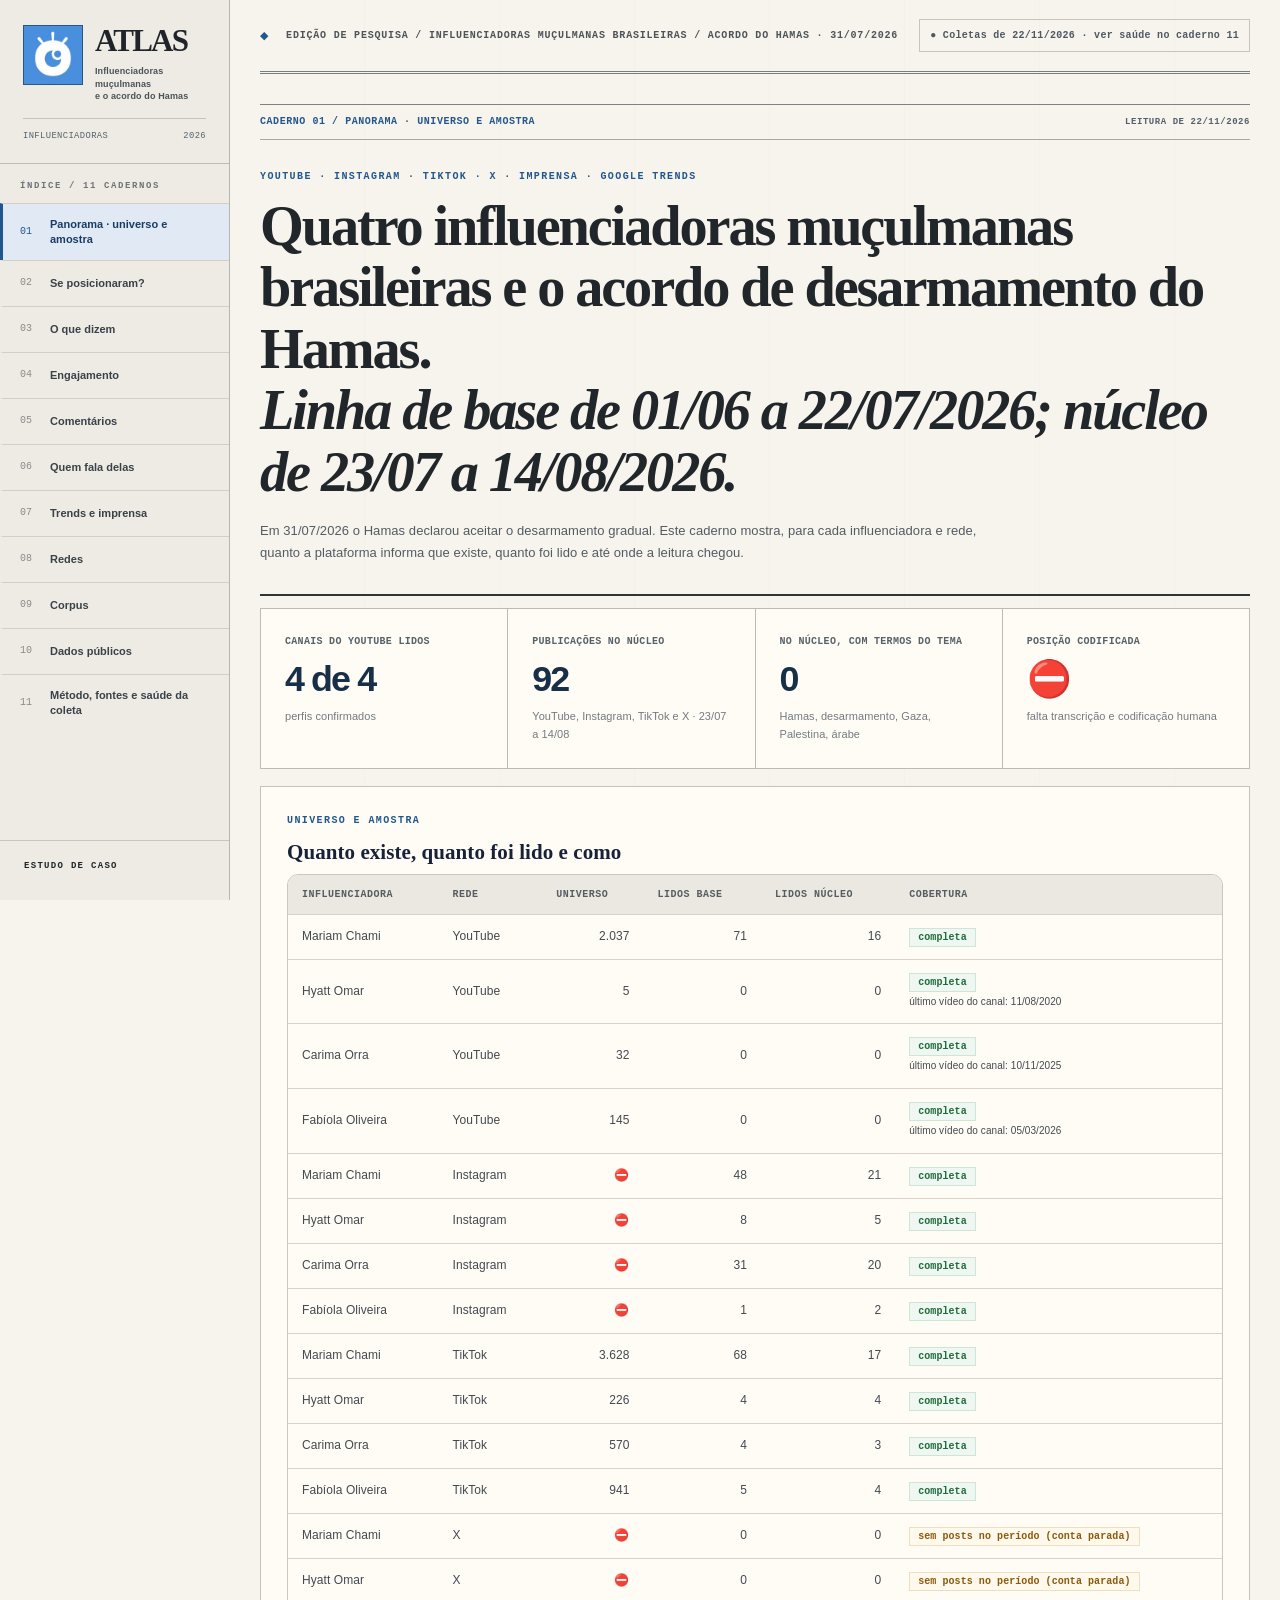
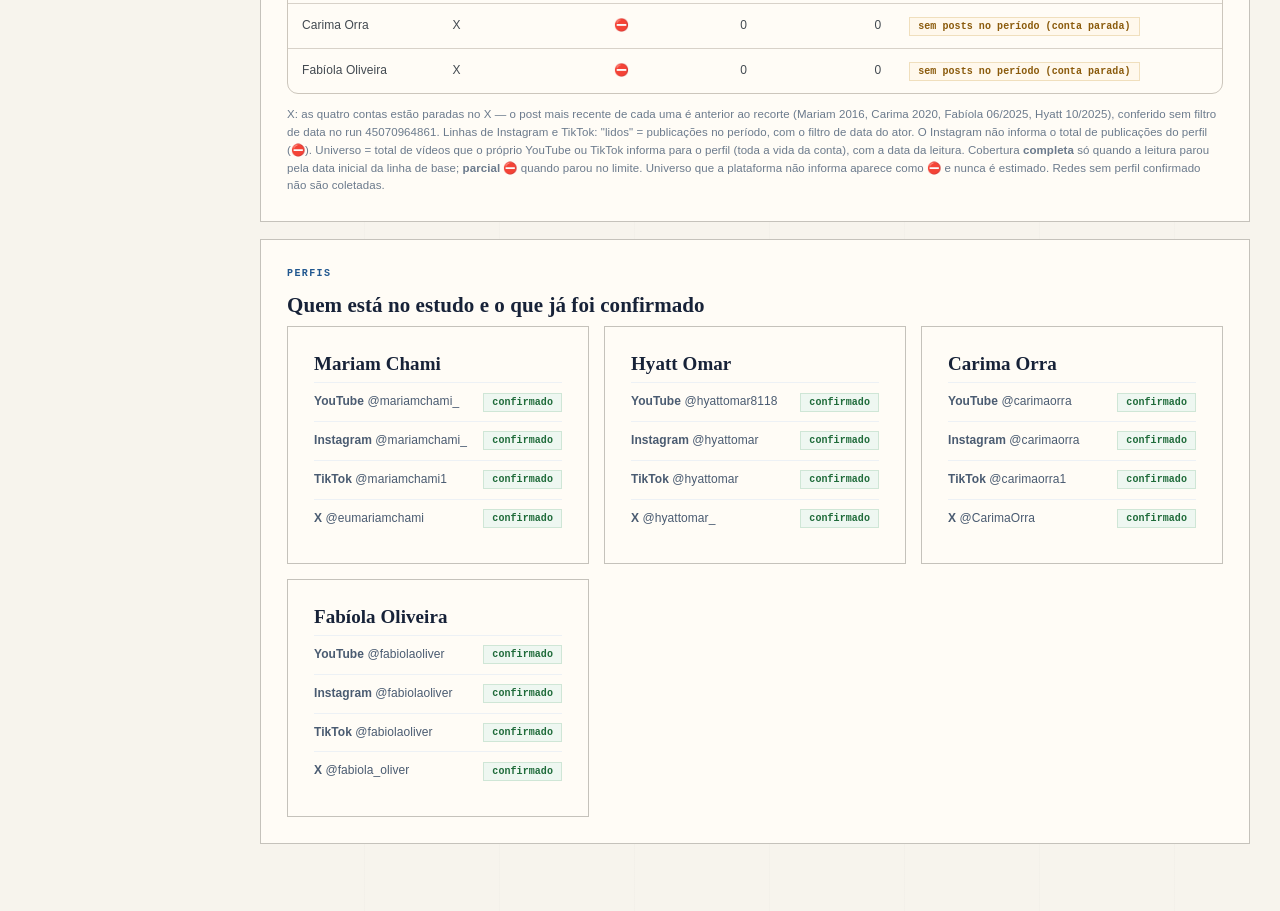
==== index.html @ 21be18e4 "OBMigra: detalhe do país em gráficos Co-Authored-By: Claude Opus 5.5 <noreply@anthropic.com> Claude-" ====
<!doctype html>
<html lang="pt-BR"><head><meta charset="utf-8"><meta name="viewport" content="width=device-width,initial-scale=1"><meta name="color-scheme" content="light">
<link rel="icon" href="./assets/favicon.ico" sizes="any"><link rel="icon" type="image/png" sizes="32x32" href="./assets/favicon-32.png"><link rel="apple-touch-icon" href="./assets/favicon-180.png">
<title>ODI Influenciadoras / Influenciadoras muçulmanas brasileiras e o acordo do Hamas</title>
<!-- Folha de estilo: assets/odi.css. -->
<link rel="stylesheet" href="./assets/odi.css">
<style>
/* Só o que esta página tem de próprio; cores e tipografia vêm de assets/odi.css. */
.inf-sit{display:inline-block;font:700 10px monospace;padding:3px 8px;border:1px solid #d5e3fa;background:#f2f7fd;color:#165ebd;white-space:nowrap}
.inf-sit.ok{background:#eef7f1;border-color:#cfe6d6;color:#1f6b3a}.inf-sit.pend{background:#fff8ec;border-color:#f0dfbd;color:#8a5a0b}.inf-sit.bloq{background:#fdf0ef;border-color:#f1cfcb;color:#9c2b20}
.inf-vazio{border:1px dashed #cedbe5;padding:22px;background:#fbfdff;color:#5b6b7c;font-size:13px;line-height:1.6}
.inf-abre{cursor:pointer}[data-ctx] .inf-no{cursor:pointer}[data-ctx] span.inf-no:hover,[data-ctx] text.inf-no:hover{text-decoration:underline}button.inf-no{background:none;border:0;border-bottom:1px dotted currentColor;padding:0;font:inherit;color:#165ebd;cursor:pointer}button.inf-abre{background:none;border:0;border-bottom:1px dotted currentColor;padding:0;font:inherit;color:#165ebd;cursor:pointer}
.inf-leitor{position:fixed;inset:0;background:rgba(23,34,56,.45);z-index:9999;display:flex;justify-content:center;align-items:flex-start;overflow:auto;padding:40px 12px}.inf-leitor[hidden]{display:none}.inf-leitor-caixa{background:#fffdf8;max-width:820px;width:100%;border-radius:10px;padding:22px 24px;position:relative;box-shadow:0 10px 40px rgba(0,0,0,.25)}.inf-fecha{position:absolute;top:12px;right:14px;background:none;border:1px solid #c9d2dc;border-radius:6px;padding:3px 9px;cursor:pointer;font-size:12px}.inf-coment{border-top:1px solid #e6e1d6;padding:9px 0}.inf-coment p{margin:4px 0 0;font-size:14px;line-height:1.5;color:#273447;white-space:pre-wrap}.inf-coment small{color:#6b7a8c}
.inf-mapa-grade{display:grid;grid-template-columns:minmax(0,1.25fr) minmax(0,1fr);gap:18px;align-items:start}@media(max-width:1100px){.inf-mapa-grade{grid-template-columns:1fr}}
.inf-regras{font-size:13px;line-height:1.55;margin:8px 0 0;padding-left:20px}.inf-regras li{margin:3px 0}
.inf-nota{font-size:11.5px;color:#6b7a8c;margin:12px 0 0;line-height:1.55}
.card+.card{margin-top:17px}h2.tk-h2{margin-top:0}
.inf-num{text-align:right;font-variant-numeric:tabular-nums;white-space:nowrap}
.inf-atores{display:grid;grid-template-columns:repeat(auto-fit,minmax(280px,1fr));gap:15px}.inf-atores .card{margin-top:0}
.inf-atores h3{margin:0 0 6px;font:700 19px/1.2 Georgia,'Times New Roman',serif;color:#172238}
.inf-perfil{border-top:1px solid #edf1f5;padding:9px 0;font-size:12px;color:#4a5b71;display:flex;justify-content:space-between;gap:10px;align-items:center}
.inf-chips{display:flex;gap:7px;flex-wrap:wrap;align-items:center;margin:0 0 12px;font-size:11.5px;color:#5e7180}
.inf-chip{border:1px solid #d9e3ec;background:#fff;padding:6px 11px;font-size:11.5px;color:#33465a;cursor:pointer}.inf-chip.on{background:#165ebd;border-color:#165ebd;color:#fff}
.inf-duas{display:grid;grid-template-columns:repeat(auto-fit,minmax(330px,1fr));gap:15px;margin-top:15px}.inf-duas .card{margin-top:0}
.inf-cloud{line-height:1.9;margin:8px 0}.inf-cloud span{margin-right:9px;color:var(--c);white-space:nowrap}
.inf-tags{display:flex;flex-wrap:wrap;gap:6px;margin-top:8px}.inf-tags span{font-size:11px;background:#f2f7fd;border:1px solid #d5e3fa;padding:2px 7px;color:#33465a}
.inf-item{display:block;border-top:1px solid #edf1f5;padding:9px 0;color:#273447;text-decoration:none}.inf-item p{margin:0 0 4px;font-size:12.5px;line-height:1.45}.inf-item small{color:#6b7a8c;font-size:11px}
.inf-tl{overflow-x:auto}
</style><style id="inf-graf-css">.inf-grafs{display:grid;grid-template-columns:repeat(auto-fit,minmax(300px,1fr));gap:14px 26px;margin-top:6px}.inf-graf-tit{font:700 13px Georgia,serif;color:#16263a;margin:0 0 7px}.inf-barra{display:grid;grid-template-columns:minmax(90px,42%) 1fr auto;align-items:center;gap:8px;font-size:12px;margin:3px 0}.inf-barra-rot{white-space:nowrap;overflow:hidden;text-overflow:ellipsis;color:#273447}.inf-barra-trilho{height:11px;background:#eef2f6;border-radius:2px;overflow:hidden}.inf-barra-trilho i{display:block;height:100%}.inf-barra b{font-size:12px;min-width:26px;text-align:right}.inf-colunas{display:flex;align-items:flex-end;gap:8px;height:130px;padding-top:4px;border-bottom:1px solid #d6dde5}.inf-coluna{flex:1;display:flex;flex-direction:column;align-items:center;justify-content:flex-end;height:100%;min-width:0}.inf-coluna span{width:70%;border-radius:2px 2px 0 0;min-height:2px}.inf-coluna b{font-size:11px;margin-bottom:2px}.inf-coluna small{font-size:10.5px;color:#5f6f80;margin-top:4px;white-space:nowrap;position:relative;top:18px;height:0}.inf-graf:has(.inf-colunas){padding-bottom:20px}.inf-pilha{display:flex;height:18px;border-radius:3px;overflow:hidden}.inf-pilha span{display:block;height:100%}.inf-pilha-leg{display:flex;flex-wrap:wrap;gap:4px 14px;font-size:12px;margin-top:6px;color:#273447}.inf-pilha-leg i{display:inline-block;width:10px;height:10px;border-radius:2px;margin-right:5px;vertical-align:-1px}</style>
</head>
<body><div class="layout"><aside class="side"><div class="mark" aria-label="Influenciadoras muçulmanas brasileiras e o acordo do Hamas"><div class="brand-head"><img class="odi-brand-img" alt="Logotipo" src="./assets/odi-marca.jpg"><div class="brand-name"><strong>ATLAS</strong><span>Influenciadoras muçulmanas<br>e o acordo do Hamas</span></div></div><div class="brand-footer"><span>INFLUENCIADORAS</span><span>2026</span></div></div><div class="navcaption">ÍNDICE / 11 CADERNOS</div><nav class="nav" id="nav">
<button class="navbutton active" data-tab="panorama"><span class="navicon">◫</span> Panorama · universo e amostra</button>
<button class="navbutton" data-tab="posicao"><span class="navicon">◉</span> Se posicionaram?</button>
<button class="navbutton" data-tab="dizem"><span class="navicon">≡</span> O que dizem</button>
<button class="navbutton" data-tab="engajamento"><span class="navicon">↗</span> Engajamento</button>
<button class="navbutton" data-tab="comentarios"><span class="navicon">❝</span> Comentários</button>
<button class="navbutton" data-tab="terceiros"><span class="navicon">▶</span> Quem fala delas</button>
<button class="navbutton" data-tab="trends"><span class="navicon">❏</span> Trends e imprensa</button>
<button class="navbutton" data-tab="redes"><span class="navicon">◈</span> Redes</button>
<button class="navbutton" data-tab="corpus"><span class="navicon">#</span> Corpus</button>
<button class="navbutton" data-tab="dados"><span class="navicon">▦</span> Dados públicos</button>
<button class="navbutton" data-tab="metodo"><span class="navicon">ⓘ</span> Método, fontes e saúde da coleta</button>
</nav><div class="sidefoot"><span>ESTUDO DE CASO</span></div></aside>
<main class="main"><header class="header"><span class="crumb">EDIÇÃO DE PESQUISA  /  INFLUENCIADORAS MUÇULMANAS BRASILEIRAS  /  ACORDO DO HAMAS · 31/07/2026</span><div class="actions"><span class="datechip" id="chipColeta">● Lendo a coleta…</span></div></header>

<section class="panel active" id="panorama" aria-label="Panorama">
  <div class="paper-ribbon"><span>CADERNO 01 / PANORAMA · UNIVERSO E AMOSTRA</span><span id="p1Data">—</span></div>
  <div class="intro"><div class="eyebrow">YouTube · Instagram · TikTok · X · imprensa · Google Trends</div>
    <h1>Quatro influenciadoras muçulmanas brasileiras e o acordo de desarmamento do Hamas.<br><em>Linha de base de 01/06 a 22/07/2026; núcleo de 23/07 a 14/08/2026.</em></h1>
    <p>Em 31/07/2026 o Hamas declarou aceitar o desarmamento gradual. Este caderno mostra, para cada influenciadora e rede, quanto a plataforma informa que existe, quanto foi lido e até onde a leitura chegou.</p></div>
  <div class="kpigrid" id="p1Kpis"></div>
  <div id="p1Destaques"></div>
  <div class="card" style="margin-top:17px"><div class="eyebrow">Universo e amostra</div><h2 class="tk-h2">Quanto existe, quanto foi lido e como</h2>
    <div class="tablewrap"><table class="datatable" id="p1Tabela"></table></div>
    <p class="inf-nota">X: as quatro contas estão paradas no X — o post mais recente de cada uma é anterior ao recorte (Mariam 2016, Carima 2020, Fabíola 06/2025, Hyatt 10/2025), conferido sem filtro de data no run 45070964861. Linhas de Instagram e TikTok: "lidos" = publicações no período, com o filtro de data do ator. O Instagram não informa o total de publicações do perfil (⛔). Universo = total de vídeos que o próprio YouTube ou TikTok informa para o perfil (toda a vida da conta), com a data da leitura. Cobertura <b>completa</b> só quando a leitura parou pela data inicial da linha de base; <b>parcial ⛔</b> quando parou no limite. Universo que a plataforma não informa aparece como ⛔ e nunca é estimado. Redes sem perfil confirmado não são coletadas.</p></div>
  <div class="card"><div class="eyebrow">Perfis</div><h2 class="tk-h2">Quem está no estudo e o que já foi confirmado</h2><div class="inf-atores" id="p1Atores"></div></div>
</section>

<section class="panel" id="posicao" aria-label="Se posicionaram?">
  <div class="paper-ribbon"><span>CADERNO 02 / SE POSICIONARAM?</span><span>—</span></div>
  <div class="intro"><div class="eyebrow">Posição codificada · por influenciadora</div><h1>Quem falou do acordo, quem falou de Gaza e quem ficou em silêncio.</h1>
    <p>Para cada uma: publicações sobre o acordo, sobre Gaza e silêncio, com data, rede e posição codificada pelo livro de códigos. Primeira reação em horas após o anúncio.</p></div>
  <div class="card" id="p2Corpo"></div>
</section>

<section class="panel" id="dizem" aria-label="O que dizem">
  <div class="paper-ribbon"><span>CADERNO 03 / O QUE DIZEM</span><span>—</span></div>
  <div class="intro"><div class="eyebrow">Conteúdo por tema · por rede · legenda e fala transcrita</div><h1>Do que falam, com que palavras e quando.</h1>
    <p>Cada publicação das quatro no recorte (01/06 a 14/08/2026) é classificada por um dicionário aberto de temas, com regras escritas, sem inteligência artificial. O dicionário está em <b>rascunho</b> (v0, ainda sem codificação humana). As regras:</p>
    <ol class="inf-regras">
      <li><b>Texto lido:</b> legenda (e título, no YouTube) mais a fala transcrita, quando houver.</li>
      <li><b>Normalização:</b> minúsculas, sem acento e sem links.</li>
      <li><b>Dicionário:</b> 11 temas, cada um com uma lista aberta de termos (em data/config/temas.json). Termo com * casa pelo começo da palavra (palestin* pega palestina, palestino, palestinos). Termos em escrita não latina (árabe, emoji) são buscados literalmente no texto original.</li>
      <li><b>Contagem:</b> uma publicação pode ter vários temas e conta uma vez em cada tema, por mais que repita o termo.</li>
      <li><b>Texto padrão fora:</b> trecho repetido em 10 ou mais publicações do mesmo perfil (rodapé, assinatura, chamada fixa) é descartado antes da classificação.</li>
      <li><b>Nuvem:</b> as 60 palavras presentes em mais publicações, desde que estejam em pelo menos 3. Conta publicações, não ocorrências. As palavras vazias do português falado ficam de fora. Hashtags são contadas à parte.</li>
      <li><b>Taxa de interação:</b> (curtidas + comentários + compartilhamentos) ÷ visualizações. Mede interação por visualização, não apoio.</li>
      <li><b>Limites:</b> regra não entende ironia nem contexto. A posição (a favor, contra, neutra) só aparece depois da codificação humana. Campo vazio significa que a plataforma não informou, não que seja zero. Datas em UTC.</li>
    </ol></div>
  <div class="inf-chips" id="dzRedes"></div>
  <div id="dzCorpo"></div>
  <div class="sectionlabel"><h2>Cada publicação do núcleo</h2><p>23/07 a 14/08 · todas as redes</p></div>
  <div class="card" id="p3Corpo"></div>
</section>

<section class="panel" id="engajamento" aria-label="Engajamento">
  <div class="paper-ribbon"><span>CADERNO 04 / ENGAJAMENTO</span><span>—</span></div>
  <div class="intro"><div class="eyebrow">Índice contra a linha de base</div><h1>O tema rendeu mais ou menos que o normal de cada uma?</h1>
    <p>Índice = interações da publicação ÷ mediana das interações da mesma influenciadora, na mesma rede, na linha de base. Acima de 1, rendeu mais que o habitual.</p></div>
  <div class="card" id="p4Corpo"></div>
</section>

<section class="panel" id="comentarios" aria-label="Comentários">
  <div class="paper-ribbon"><span>CADERNO 05 / COMENTÁRIOS</span><span>—</span></div>
  <div class="intro"><div class="eyebrow">Só agregados no público</div><h1>Quanto se comentou e em que tom.</h1>
    <p>Volume, contador da plataforma × comentários lidos, intolerância (islamofobia, antissemitismo), posição do comentarista, CHD e similitude. Texto e autor ficam só no repositório privado.</p></div>
  <div id="p5Destaque"></div>
  <div class="card" id="p5Corpo"></div>
  <div class="card" id="p5Emojis" style="margin-top:17px"></div>
  <div class="card" id="p5Publico" style="margin-top:17px"></div>
</section>

<section class="panel" id="terceiros" aria-label="Quem fala delas">
  <div class="paper-ribbon"><span>CADERNO 06 / QUEM FALA DELAS</span><span>—</span></div>
  <div class="intro"><div class="eyebrow">Menções de terceiros · só no núcleo</div><h1>Podcasts, cortes, reacts e imprensa que citam as influenciadoras.</h1>
    <p>Só de 23/07 a 14/08/2026. A busca do YouTube ordena por relevância e não informa o total: é amostra, não censo. Cada resultado passa por revisão de homônimos antes de contar como menção. Os vídeos ficam no repositório privado; aqui só as contagens.</p></div>
  <div class="card" id="p6Corpo"></div>
</section>

<section class="panel" id="trends" aria-label="Trends e imprensa">
  <div class="paper-ribbon"><span>CADERNO 07 / TRENDS E IMPRENSA</span><span>—</span></div>
  <div class="intro"><div class="eyebrow">Google Trends · Google Notícias</div><h1>O tamanho do assunto fora das redes delas.</h1>
    <p>Interesse de busca no Brasil e por estado; matérias de 30/07 a 07/08 e os termos que definiram as palavras-chave.</p></div>
  <div class="card" id="p7Corpo"></div>
  <div class="card" id="p7Checagens"></div>
  <div class="card" id="p7Imprensa"></div>
</section>

<section class="panel" id="redes" aria-label="Redes">
  <div class="paper-ribbon"><span>CADERNO 08 / REDES</span><span>—</span></div>
  <div class="intro"><div class="eyebrow">Gephi · ForceAtlas 2 e OpenOrd</div><h1>Quem se conecta a quem.</h1>
    <p>Comunidades por Modularity (Louvain, resolução 1,0, semente 42), polarização pelo índice E-I de Krackhardt e Stern. Download em GEXF, GraphML e NodeXL.</p></div>
  <div class="card" id="p8Circ"></div>
  <div class="card" id="p8Corpo"></div>
  <div class="card" id="p8Coment"></div>
</section>

<section class="panel" id="corpus" aria-label="Corpus">
  <div class="paper-ribbon"><span>CADERNO 09 / CORPUS</span><span>—</span></div>
  <div class="intro"><div class="eyebrow">IRaMuTeQ</div><h1>Classes de discurso e palavras que andam juntas.</h1>
    <p>CHD (método de Reinert) e análise de similitude sobre o corpus público, no formato **** do IRaMuTeQ, com variáveis de influenciadora, rede, janela e posição.</p></div>
  <div class="card" id="p9Corpo"></div>
</section>

<section class="panel" id="dados" aria-label="Dados públicos">
  <div class="paper-ribbon"><span>CADERNO 10 / DADOS PÚBLICOS</span><span>—</span></div>
  <div class="intro"><div class="eyebrow">Bases oficiais abertas · contexto</div><h1>O que as bases públicas dizem sobre muçulmanos e intolerância religiosa no Brasil.</h1>
    <p>Censo do IBGE, registros de imigração e indicadores da SaferNet. São dados de contexto: não medem as influenciadoras, mas dizem de que comunidade e de que clima elas falam. Cada base aparece com a fonte, a data da coleta e o que ela não permite afirmar.</p></div>
  <div class="card" id="p10Corpo"></div>
</section>

<section class="panel" id="metodo" aria-label="Método">
  <div class="paper-ribbon"><span>CADERNO 11 / MÉTODO, FONTES E SAÚDE DA COLETA</span><span>—</span></div>
  <div class="intro"><div class="eyebrow">Como foi feito</div><h1>Pergunta, recorte, desenho, coleta, análises e limites.</h1><p>Método e metodologia a partir do plano aprovado em 22/11/2026. Cada desvio da execução está registrado no CHANGELOG do repositório.</p></div>
  <div id="p10Metodo"></div>
  <div class="card"><div class="eyebrow">Saúde da coleta</div><h2 class="tk-h2">Última execução por fonte</h2><div class="tablewrap"><table class="datatable" id="p10Saude"></table></div></div>
</section>
</main></div>

<script>
const $ = id => document.getElementById(id);
const n = v => (v === "" || v == null) ? "—" : Number(v).toLocaleString("pt-BR");
const esc = s => String(s ?? "").replace(/[&<>"]/g, c => ({"&":"&amp;","<":"&lt;",">":"&gt;",'"':"&quot;"}[c]));
const json = async p => { try { const r = await fetch(p, {cache: "no-store"}); return r.ok ? await r.json() : null; } catch (e) { return null; } };
const texto = async p => { try { const r = await fetch(p, {cache: "no-store"}); return r.ok ? await r.text() : null; } catch (e) { return null; } };
const dataBR = iso => iso ? new Date(iso).toLocaleDateString("pt-BR", {timeZone: "UTC"}) : "—";
const vazio = m => `<div class="inf-vazio">${m}</div>`;

document.querySelectorAll(".navbutton").forEach(b => b.addEventListener("click", () => {
  document.querySelectorAll(".navbutton").forEach(x => x.classList.toggle("active", x === b));
  document.querySelectorAll(".panel").forEach(p => p.classList.toggle("active", p.id === b.dataset.tab));
  window.scrollTo(0, 0);
  history.replaceState(null, "", "#" + b.dataset.tab);
}));
{ const b = location.hash && document.querySelector(`.navbutton[data-tab="${location.hash.slice(1)}"]`); if (b) b.click(); }

function lerCSV(t) {
  const linhas = []; let campo = "", linha = [], aspas = false;
  for (let i = 0; i < t.length; i++) {
    const c = t[i];
    if (aspas) { if (c === '"' && t[i + 1] === '"') { campo += '"'; i++; } else if (c === '"') aspas = false; else campo += c; }
    else if (c === '"') aspas = true;
    else if (c === ",") { linha.push(campo); campo = ""; }
    else if (c === "\n") { linha.push(campo.replace(/\r$/, "")); linhas.push(linha); linha = []; campo = ""; }
    else campo += c;
  }
  if (campo || linha.length) { linha.push(campo); linhas.push(linha); }
  const cab = linhas.shift() || [];
  return linhas.filter(l => l.length === cab.length).map(l => Object.fromEntries(cab.map((k, i) => [k, l[i]])));
}

const TEMA = {acordo_hamas: "Acordo / Hamas / desarmamento", gaza_palestina: "Gaza e Palestina", israel_guerra: "Israel e guerra",
  islamofobia_preconceito: "Islamofobia e preconceito", religiao_isla: "Religião e islã", cultura_arabe: "Cultura árabe", moda_beleza: "Moda e beleza",
  familia_maternidade: "Família e maternidade", culinaria: "Culinária", publicidade: "Publicidade", viagem: "Viagem", sem_tema: "Sem tema"};
const COR = ["#165ebd", "#b0478f", "#1f6b3a", "#b4472b"], REDES = {youtube: "YouTube", instagram: "Instagram", tiktok: "TikTok", x: "X"};
const DZ = {rede: "instagram", tema: "", cache: {}};
const pct = (a, b) => b ? Math.round(100 * a / b) + "%" : "—";
async function dizem(rede) {
  if (rede) { DZ.rede = rede; DZ.tema = ""; }
  $("dzRedes").innerHTML = "<span>Rede:</span>" + Object.keys(REDES).map(r => `<button class="inf-chip ${r === DZ.rede ? "on" : ""}" data-r="${r}">${REDES[r]}</button>`).join("");
  $("dzRedes").querySelectorAll("button").forEach(b => b.onclick = () => dizem(b.dataset.r));
  if (DZ.cache[DZ.rede] === undefined) DZ.cache[DZ.rede] = await json(`data/${DZ.rede}/conteudo.json`);
  if (DZ.em === undefined) DZ.em = await json("data/emojis.json");
  const D = DZ.cache[DZ.rede], c = $("dzCorpo");
  if (!D || !Object.keys(D.atores || {}).length) { c.innerHTML = vazio(`⛔ Sem conteúdo classificado para ${REDES[DZ.rede]}.`); return; }
  const ids = Object.keys(D.atores), cor = Object.fromEntries(ids.map((a, i) => [a, COR[i % COR.length]]));
  const passa = p => !DZ.tema || p.temas.includes(DZ.tema);
  const tot = k => ids.reduce((s_, a) => s_ + (D.atores[a].por_tema[k] || 0), 0);
  const numA = (a, k) => { const o = D.atores[a]; return o.com_o_numero[k] ? `${n(o.totais[k])}<br><small>informado em ${n(o.com_o_numero[k])} de ${n(o.total_publicacoes)}</small>` : "⛔ não informado"; };
  const t0 = Date.parse(D.desde + "T00:00:00Z"), fim = Date.parse(D.ate + "T23:59:59Z"), SEM = 7 * 864e5, ESQ = 150;
  const xEv = D.evento ? Date.parse(D.evento.data + "T12:00:00Z") : null, xNuc = Date.parse("2026-07-23T00:00:00Z");
  // semana a semana
  const grade = {}; let ult = Math.floor((fim - t0) / SEM);
  ids.forEach(a => { grade[a] = {}; D.atores[a].publicacoes.filter(passa).forEach(p => { const w = Math.floor((Date.parse(p.publicado_em) - t0) / SEM); if (w >= 0 && w <= ult) grade[a][w] = (grade[a][w] || 0) + 1; }); });
  const maxN = Math.max(1, ...ids.flatMap(a => Object.values(grade[a])));
  const PX = 34, ALT = 42, W = ESQ + (ult + 1) * PX + 20, H = 30 + ids.length * ALT + 24;
  let svg = `<svg viewBox="0 0 ${W} ${H}" width="${W}" height="${H}" style="font:11px sans-serif">`;
  const xw = w => ESQ + w * PX + PX / 2, xt = t => ESQ + (t - t0) / SEM * PX;
  svg += `<rect x="${xt(xNuc)}" y="18" width="${xt(fim) - xt(xNuc)}" height="${H - 40}" fill="#f2f7fd"/><text x="${xt(xNuc) + 4}" y="14" fill="#5e7180">núcleo</text>`;
  for (let w = 0; w <= ult; w++) svg += `<text x="${xw(w)}" y="${H - 6}" text-anchor="middle" font-size="9" fill="#7d8997">${new Date(t0 + w * SEM).toISOString().slice(8, 10)}/${new Date(t0 + w * SEM).toISOString().slice(5, 7)}</text>`;
  if (xEv) svg += `<line x1="${xt(xEv)}" x2="${xt(xEv)}" y1="18" y2="${H - 22}" stroke="#9c2b20" stroke-dasharray="4 3"/><text x="${xt(xEv) + 4}" y="28" fill="#9c2b20" font-size="10">31/07</text>`;
  ids.forEach((a, i) => { const y = 30 + i * ALT + ALT / 2; svg += `<text x="0" y="${y + 4}" font-size="12" fill="#172238">${esc(D.atores[a].nome)}</text><line x1="${ESQ}" x2="${W - 10}" y1="${y}" y2="${y}" stroke="#eef1f3"/>`;
    Object.entries(grade[a]).forEach(([w, q]) => svg += `<circle cx="${xw(+w)}" cy="${y}" r="${(2 + 13 * Math.sqrt(q / maxN)).toFixed(1)}" fill="${cor[a]}" fill-opacity=".72"><title>${esc(D.atores[a].nome)} · semana de ${dataBR(new Date(t0 + w * SEM).toISOString())}: ${n(q)} publicações</title></circle>`); });
  svg += "</svg>";
  // cada publicação pela audiência
  const aud = p => p.visualizacoes ?? p.curtidas ?? 0, LARG = 880, ALT2 = 72, W2 = ESQ + LARG + 20, H2 = 30 + ids.length * ALT2 + 24;
  const maxA = Math.max(1, ...ids.flatMap(a => D.atores[a].publicacoes.filter(passa).map(aud)));
  const hx = s_ => { let h = 0; for (const ch of String(s_)) h = (h * 31 + ch.charCodeAt(0)) % 997; return h / 997; };
  const xp = t => ESQ + (t - t0) / (fim - t0) * LARG;
  let svg2 = `<svg viewBox="0 0 ${W2} ${H2}" width="${W2}" height="${H2}" style="font:11px sans-serif"><rect x="${xp(xNuc)}" y="18" width="${xp(fim) - xp(xNuc)}" height="${H2 - 40}" fill="#f2f7fd"/><text x="${xp(xNuc) + 4}" y="14" fill="#5e7180">núcleo</text>`;
  ["2026-06-01", "2026-07-01", "2026-08-01"].forEach(d => svg2 += `<line x1="${xp(Date.parse(d))}" x2="${xp(Date.parse(d))}" y1="18" y2="${H2 - 22}" stroke="#e3e6e8"/><text x="${xp(Date.parse(d)) + 3}" y="${H2 - 6}" font-size="9" fill="#7d8997">${dataBR(d + "T12:00:00Z").slice(0, 5)}</text>`);
  if (xEv) svg2 += `<line x1="${xp(xEv)}" x2="${xp(xEv)}" y1="18" y2="${H2 - 22}" stroke="#9c2b20" stroke-dasharray="4 3"/><text x="${xp(xEv) + 4}" y="28" fill="#9c2b20" font-size="10">31/07 · anúncio</text>`;
  ids.forEach((a, i) => { const y0 = 30 + i * ALT2 + ALT2 / 2; svg2 += `<text x="0" y="${y0 + 4}" font-size="12" fill="#172238">${esc(D.atores[a].nome)}</text>`;
    [...D.atores[a].publicacoes].filter(passa).sort((p, q) => aud(q) - aud(p)).forEach(p => { const x = xp(Date.parse(p.publicado_em)), y = y0 + (hx(p.post_id) - .5) * (ALT2 - 22);
      svg2 += `<a href="${esc(p.url)}" target="_blank" rel="noopener"><circle cx="${x.toFixed(1)}" cy="${y.toFixed(1)}" r="${(1.6 + 14 * Math.sqrt(aud(p) / maxA)).toFixed(1)}" fill="${cor[a]}" fill-opacity=".4" stroke="${cor[a]}" stroke-width=".6"><title>${dataBR(p.publicado_em)} · ${n(aud(p))} ${p.visualizacoes != null ? "visualizações" : "curtidas"} · ${esc((p.texto || "").slice(0, 110))}</title></circle></a>`; }); });
  svg2 += "</svg>";
  const temas = D.temas.filter(t => tot(t) > 0).sort((x, y) => (x === "sem_tema") - (y === "sem_tema") || tot(y) - tot(x));
  const nuvem = a => { const l = D.atores[a].nuvem.slice(0, 45), mx = l.length ? l[0][1] : 1; return `<div class="inf-cloud" style="--c:${cor[a]}">${l.map(([t, q]) => `<span class="inf-no" data-no="w|${a}|${esc(t)}" style="font-size:${(11 + 15 * Math.sqrt(q / mx)).toFixed(1)}px" title="${n(q)} publicações · clique para ler">${esc(t)}</span>`).join(" ") || '<span class="inf-nota">sem termos acima do mínimo (3 publicações)</span>'}</div>`; };
  const EMJ = DZ.em, emojisDe = a => { if (!EMJ) return []; return EMJ.emojis.map(e => ({e, ps: e.refs.filter(r => r[0] === "p" && EMJ.publicacoes[r[1]].a === a && EMJ.publicacoes[r[1]].r === DZ.rede).map(r => EMJ.publicacoes[r[1]])}))
    .filter(x => x.ps.length).sort((x, y) => y.ps.length - x.ps.length); };
  const emos = a => { const l = emojisDe(a).slice(0, 30); if (!EMJ) return ""; const mx = l.length ? l[0].ps.length : 1;
    return `<div class="eyebrow" style="margin-top:10px">Emojis das publicações</div><div style="line-height:1.15">${l.map(x => `<button type="button" class="inf-no" data-no="e|${a}|${esc(x.e.chave)}" title="${esc(x.e.nome || "")} · ${n(x.ps.length)} publicações · clique para ler" style="font-size:${(15 + 17 * Math.sqrt(x.ps.length / mx)).toFixed(0)}px;background:none;border:0;padding:1px 2px;cursor:pointer;font-family:'Apple Color Emoji','Segoe UI Emoji','Noto Color Emoji',sans-serif">${x.e.e}</button>`).join("") || '<span class="inf-nota">nenhum emoji nas publicações desta rede</span>'}</div>`; };
  const tags = a => `<div class="inf-tags">${D.atores[a].hashtags.slice(0, 18).map(([t, q]) => `<span class="inf-no" data-no="h|${a}|${esc(t)}" title="clique para ler">#${esc(t)} · ${n(q)}</span>`).join("") || "<span>sem hashtags repetidas</span>"}</div>`;
  const lista = a => { const ps = D.atores[a].publicacoes.filter(passa), top = [...ps].sort((x, y) => aud(y) - aud(x)).slice(0, 5);
    return `<div class="card"><div class="eyebrow" style="color:${cor[a]}">${esc(D.atores[a].nome)} · ${n(ps.length)} publicações no filtro</div>${top.map(p => `<a class="inf-item" href="${esc(p.url)}" target="_blank" rel="noopener"><p>${esc((p.texto || "(sem legenda)").slice(0, 240))}${(p.texto || "").length > 240 ? "…" : ""}</p><small>${dataBR(p.publicado_em)} · ${p.janela === "nucleo" ? "núcleo" : "linha de base"} · ${p.visualizacoes != null ? n(p.visualizacoes) + " visualizações · " : ""}${p.curtidas != null ? n(p.curtidas) + " curtidas · " : ""}${p.temas.map(t => TEMA[t] || t).join(", ")}${p.tem_fala ? " · fala transcrita" : ""}</small></a>`).join("") || '<p class="inf-nota">nenhuma no filtro</p>'}</div>`; };
  const cd = D.cobertura_do_dicionario || {};
  c.innerHTML = `<div class="card"><div class="eyebrow">${REDES[DZ.rede]} · 01/06 a 14/08/2026</div><h2 class="tk-h2">Números do recorte</h2>
      <div class="tablewrap"><table class="datatable"><thead><tr><th>Influenciadora</th><th>Publicações</th><th>Com fala transcrita</th><th>Visualizações</th><th>Curtidas</th><th>Comentários</th><th>Interação mediana</th><th>Base · núcleo</th></tr></thead><tbody>${ids.map(a => { const o = D.atores[a];
        return `<tr><td><b style="color:${cor[a]}">${esc(o.nome)}</b></td><td>${n(o.total_publicacoes)}</td><td>${n(o.com_fala)}</td><td>${numA(a, "visualizacoes")}</td><td>${numA(a, "curtidas")}</td><td>${numA(a, "comentarios")}</td><td>${o.taxa_interacao_mediana != null ? (100 * o.taxa_interacao_mediana).toLocaleString("pt-BR", {maximumFractionDigits: 2}) + "%" : "—"}</td><td>${n(o.por_fase.base.publicacoes)} · ${n(o.por_fase.nucleo.publicacoes)}</td></tr>`; }).join("")}</tbody></table></div>
      <p class="inf-nota">"⛔ não informado" quer dizer que a plataforma não entregou o número, não que seja zero. Interação mediana: (curtidas + comentários + compartilhamentos) ÷ visualizações, só nas publicações com visualizações. ${DZ.rede === "youtube" ? "No YouTube o acervo ainda não guarda título nem descrição: os temas vêm só da fala transcrita (vídeos do núcleo)." : ""}</p></div>
    <div class="card"><div class="eyebrow">Filtro</div><h2 class="tk-h2">Tema</h2>
      <div class="inf-chips" id="dzChips"><button class="inf-chip ${!DZ.tema ? "on" : ""}" data-t="">Todos os temas</button>${temas.map(t => `<button class="inf-chip ${DZ.tema === t ? "on" : ""}" data-t="${t}">${esc(TEMA[t] || t)} · ${n(tot(t))}</button>`).join("")}</div>
      <p class="inf-nota">${DZ.tema ? `Filtro ativo: <b>${esc(TEMA[DZ.tema] || DZ.tema)}</b>. A tabela de temas mostra só esse tema, as linhas do tempo e as listas só as publicações dele, e abaixo aparecem todas as publicações com esse tema. As nuvens continuam sendo do conjunto inteiro.` : "Escolha um tema para filtrar tabela, linhas do tempo e listas."}</p></div>
    ${DZ.tema ? `<div class="card"><div class="eyebrow">Todas as publicações com o tema · ${esc(TEMA[DZ.tema] || DZ.tema)}</div><div class="tablewrap"><table class="datatable"><thead><tr><th>Data</th><th>Influenciadora</th><th>Janela</th><th>Legenda</th><th class="inf-num">Audiência</th><th></th></tr></thead><tbody>${ids.flatMap(a => D.atores[a].publicacoes.filter(passa).map(p => ({...p, a}))).sort((x, y) => x.publicado_em.localeCompare(y.publicado_em)).map(p => `<tr><td>${dataBR(p.publicado_em)}</td><td>${esc(D.atores[p.a].nome)}</td><td>${p.janela === "nucleo" ? "núcleo" : "base"}</td><td style="max-width:440px">${esc((p.texto || "(sem legenda; tema achado na fala)").slice(0, 220))}</td><td class="inf-num">${n(aud(p))}</td><td><a href="${esc(p.url)}" target="_blank" rel="noopener">abrir</a></td></tr>`).join("") || '<tr><td colspan="6">nenhuma</td></tr>'}</tbody></table></div></div>` : ""}
    <div class="card"><div class="eyebrow">Linha do tempo · semana a semana</div><h2 class="tk-h2">Quando cada uma publica${DZ.tema ? " sobre " + esc((TEMA[DZ.tema] || DZ.tema).toLowerCase()) : ""}</h2><div class="inf-tl">${svg}</div>
      <p class="inf-nota">Cada bolha é uma semana; a área cresce com o número de publicações (maior semana: ${n(maxN)}). Faixa azul: núcleo; linha vermelha: 31/07, anúncio do Hamas.</p></div>
    <div class="card"><div class="eyebrow">Linha do tempo · cada publicação</div><h2 class="tk-h2">As publicações no tempo, pelo tamanho da audiência</h2><div class="inf-tl">${svg2}</div>
      <p class="inf-nota">Cada bolha é uma publicação; a área cresce com as visualizações (ou curtidas, quando não há visualizações). A maior tem ${n(maxA)}. O clique abre a publicação; a posição vertical só evita sobreposição.</p></div>
    <div class="card"><div class="eyebrow">Temas</div><h2 class="tk-h2">Publicações por tema e por influenciadora</h2><div class="tablewrap"><table class="datatable"><thead><tr><th>Tema</th>${ids.map(a => `<th style="color:${cor[a]}">${esc(D.atores[a].nome)}</th>`).join("")}</tr></thead><tbody>${temas.filter(t => !DZ.tema || t === DZ.tema).map(t => `<tr ${t === DZ.tema ? 'style="background:#f2f7fd;font-weight:700"' : ""}><td>${esc(TEMA[t] || t)}</td>${ids.map(a => { const q = D.atores[a].por_tema[t] || 0; return `<td>${q ? `<button type="button" class="inf-no" data-no="t|${a}|${t}">${n(q)}</button>` : "0"} <small>${pct(q, D.atores[a].total_publicacoes)}</small></td>`; }).join("")}</tr>`).join("")}</tbody></table></div>
      <p class="inf-nota">Percentual sobre as publicações da influenciadora nesta rede; a soma passa de 100% porque uma publicação pode ter vários temas. Dicionário ${esc(D.dicionario.versao)}: ${n(cd.com_tema)} de ${n(cd.publicacoes)} publicações (${n(cd.pct_com_tema)}%) receberam ao menos um tema; ${n(cd.com_fala_transcrita)} com fala transcrita.</p></div>
    <div class="sectionlabel"><h2>Palavras, hashtags e emojis</h2><p>Nº de publicações em que o termo aparece (legenda e fala); emojis da legenda (no YouTube, do título). Clique para ler as publicações.</p></div>
    <div class="inf-duas">${ids.map(a => `<div class="card"><div class="eyebrow" style="color:${cor[a]}">${esc(D.atores[a].nome)}</div>${nuvem(a)}${tags(a)}${emos(a)}</div>`).join("")}</div>
    <div class="sectionlabel"><h2>Publicações de maior audiência</h2><p>5 por influenciadora, pelo filtro escolhido</p></div>
    <div class="inf-duas">${ids.map(lista).join("")}</div>
    <div class="card"><div class="eyebrow">Método e limites</div><p class="inf-nota" style="margin-top:0">${esc(D.metodo)}</p><p class="inf-nota"><b>Estado do dicionário:</b> ${esc(D.dicionario.estado)}</p><p class="inf-nota">Fonte: ${esc(D.fonte)}.</p></div>`;
  c.querySelectorAll("#dzChips button").forEach(b => b.onclick = () => { DZ.tema = b.dataset.t; dizem(); });
  c.dataset.ctx = "dz";
  if (window.INF) INF.aoClicar("dz", no => {
    const [k, a, v] = no.split("|"), o = D.atores[a];
    if (k === "e") { const x = emojisDe(a).find(y => y.e.chave === v); if (!x) return; const e = x.e, sent = e.sentimento == null ? "⛔ sem escore (fora do Emoji Sentiment Ranking)" : `${e.sentimento > 0 ? "+" : ""}${e.sentimento.toLocaleString("pt-BR", {maximumFractionDigits: 2})}`;
      return INF.abre(INF.cab(`O que dizem · ${REDES[DZ.rede]} · ${esc(o.nome)} · emojis`, `<span style="font-size:30px;font-family:'Apple Color Emoji','Segoe UI Emoji','Noto Color Emoji',sans-serif">${e.e}</span> ${INF.plural(x.ps.length, "publicação", "publicações")}`, `${esc(e.nome || "")} · sentimento: ${sent} · em todas as fontes do estudo: ${n(e.ocorrencias)} ocorrências, ${Object.entries(e.posicao).map(([q_, w_]) => `${esc(q_)} ${pct(w_, e.ocorrencias)}`).join(" · ")}`),
        x.ps.sort((p, q) => (p.d || "").localeCompare(q.d || "")).map(p => `<div class="inf-coment"><small><b>${p.d ? dataBR(p.d + "T12:00:00Z") : "—"}</b> · ${p.j === "nucleo" ? "núcleo" : "linha de base"} · <a href="${esc(p.u)}" target="_blank" rel="noopener">publicação</a></small><p>${esc(p.t)}</p></div>`).join("")); }
    const ps = o.publicacoes.filter(p => k === "w" ? (p.nw || []).includes(v) : k === "h" ? (p.hashtags || []).includes(v) : (p.temas || []).includes(v));
    const rot = k === "w" ? `“${esc(v)}”` : k === "h" ? `#${esc(v)}` : esc(TEMA[v] || v);
    INF.abre(INF.cab(`O que dizem · ${REDES[DZ.rede]} · ${esc(o.nome)}`, `${INF.plural(ps.length, "publicação", "publicações")} · ${rot}`, k === "w" ? "Palavra contada na legenda e na fala transcrita; quando ela só aparece na fala, o trecho da fala vem embaixo da legenda." : k === "t" ? "Tema pelo dicionário aberto (regras), na legenda e na fala transcrita." : ""),
      ps.sort((x, y) => x.publicado_em.localeCompare(y.publicado_em)).map(p => `<div class="inf-coment"><small><b>${dataBR(p.publicado_em)}</b> · ${p.janela === "nucleo" ? "núcleo" : "linha de base"} · ${esc(p.tipo || "")}${p.visualizacoes != null ? ` · ${n(p.visualizacoes)} visualizações` : ""}${p.temas && p.temas[0] !== "sem_tema" ? " · " + p.temas.map(t => esc(TEMA[t] || t)).join(", ") : ""} · <a href="${esc(p.url)}" target="_blank" rel="noopener">publicação</a></small><p>${esc(p.texto || "(sem legenda)")}</p>${k === "w" && p.fala_trechos && p.fala_trechos[v] ? `<p style="color:#5e7180;font-style:italic">Fala: ${esc(p.fala_trechos[v])}</p>` : ""}</div>`).join("") || vazio("Nenhuma publicação."));
  });
}

(async () => {
  window.INF = {aoClicar, abre, cab, plural, contaPor};  // para o caderno 03 (função fora deste bloco) usar o mesmo clique
  const [atores, M, csv, MI, MT, ci, ct] = await Promise.all([json("data/config/atores.json"), json("data/manifest/youtube_latest.json"), texto("data/youtube/videos.csv"),
    json("data/manifest/instagram_latest.json"), json("data/manifest/tiktok_latest.json"), texto("data/instagram/posts.csv"), texto("data/tiktok/posts.csv")]);
  const [MX, cx, M3X] = await Promise.all([json("data/manifest/x_latest.json"), texto("data/x/posts.csv"), json("data/manifest/terceiros_x_latest.json")]);
  const postsX = cx ? lerCSV(cx) : [];
  const videos = csv ? lerCSV(csv) : [];
  const postsIG = ci ? lerCSV(ci) : [], postsTT = ct ? lerCSV(ct) : [];
  const [MTr, trI, trT, trY, MtrI, MtrT, MtrY] = await Promise.all([json("data/manifest/trends_latest.json"), texto("data/transcricoes/instagram.csv"), texto("data/transcricoes/tiktok.csv"), texto("data/transcricoes/youtube.csv"),
    json("data/manifest/transcricao_instagram_latest.json"), json("data/manifest/transcricao_tiktok_latest.json"), json("data/manifest/transcricao_youtube_latest.json")]);
  const fala = {};
  for (const r of [...(trI ? lerCSV(trI) : []), ...(trT ? lerCSV(trT) : []), ...(trY ? lerCSV(trY) : [])]) if (r.status === "ok") fala[r.post_id] = r.texto;
  const apifyOk = m => m && m.etapa === "posts";
  const ultYT = id => { const x = (M?.atores || []).find(z => z.ator === id); return x && x.ultimo_video_em ? dataBR(x.ultimo_video_em) : null; };
  const nomes = Object.fromEntries((atores?.atores || []).map(a => [a.id, a.nome]));

  // Perfis
  const redes = ["youtube", "instagram", "tiktok", "x"];
  $("p1Atores").innerHTML = (atores?.atores || []).map(a => `<div class="card"><h3>${esc(a.nome)}</h3>${redes.map(r => {
    const p = a.perfis[r] || {};
    const sit = p.confirmado ? '<span class="inf-sit ok">confirmado</span>' : p.perfil ? '<span class="inf-sit pend">candidato a conferir</span>' : '<span class="inf-sit bloq">⛔ não informado</span>';
    return `<div class="inf-perfil"><span><strong>${{youtube: "YouTube", instagram: "Instagram", tiktok: "TikTok", x: "X"}[r]}</strong> ${p.confirmado ? esc(p.perfil.startsWith("@") ? p.perfil : "@" + p.perfil) : ""}</span>${sit}</div>`;
  }).join("")}</div>`).join("") || vazio("⛔ Configuração de atores não encontrada.");

  // Panorama
  if (!M) {
    $("chipColeta").textContent = "⛔ Manifesto do YouTube não lido";
    $("p1Kpis").innerHTML = "";
    $("p1Tabela").outerHTML = vazio("⛔ A página não conseguiu ler data/manifest/youtube_latest.json. Isso acontece por um ou dois minutos enquanto o GitHub Pages publica uma atualização dos dados: recarregue a página. Se continuar, a coleta do YouTube não está no repositório.");
  } else {
    $("chipColeta").textContent = "● Coletas de 22/11/2026 · ver saúde no caderno 11";
    $("p1Data").textContent = "LEITURA DE " + dataBR(M.gerado_em);
    const ok = M.atores.filter(a => a.canal);
    const nucleo = videos.filter(v => v.janela === "nucleo").concat(apifyOk(MI) ? postsIG.filter(v => v.janela === "nucleo") : [], apifyOk(MT) ? postsTT.filter(v => v.janela === "nucleo") : [], apifyOk(MX) ? postsX.filter(v => v.janela === "nucleo") : []);
    const termos = ["hamas", "desarmamento", "desarmar", "gaza", "palestina", "cessar-fogo", "cessar fogo", "حماس", "غزة", "فلسطين"];
    const sem = t => (t || "").normalize("NFD").replace(/[\u0300-\u036f]/g, "").toLowerCase();
    const tema = nucleo.filter(v => v.toca_nucleo === "True" || v.toca_tema_amplo === "True" || v.toca_arabe === "True" || (v.texto && termos.some(k => sem(v.texto).includes(sem(k)))));
    $("p1Kpis").innerHTML = [
      ["Canais do YouTube lidos", n(ok.length) + " de " + n(M.atores.length), "perfis confirmados"],
      ["Publicações no núcleo", n(nucleo.length), "YouTube, Instagram, TikTok e X · 23/07 a 14/08"],
      ["No núcleo, com termos do tema", n(tema.length), "Hamas, desarmamento, Gaza, Palestina, árabe"],
      ["Posição codificada", "⛔", "falta transcrição e codificação humana"],
    ].map(k => `<div class="kpi"><div class="klabel">${k[0]}</div><div class="kval">${k[1]}</div><div class="knote">${k[2]}</div></div>`).join("");
    $("p1Tabela").innerHTML = `<thead><tr><th>Influenciadora</th><th>Rede</th><th class="inf-num">Universo</th><th class="inf-num">Lidos base</th><th class="inf-num">Lidos núcleo</th><th>Cobertura</th></tr></thead><tbody>${M.atores.map(a => a.canal
      ? `<tr><td>${esc(nomes[a.ator] || a.ator)}</td><td>YouTube</td><td class="inf-num">${a.universo_canal == null ? "⛔" : n(a.universo_canal)}</td><td class="inf-num">${n(a.lidos_base)}</td><td class="inf-num">${n(a.lidos_nucleo)}</td><td>${a.cobertura.startsWith("completa") ? '<span class="inf-sit ok">completa</span>' : '<span class="inf-sit bloq">parcial ⛔</span>'}${!a.lidos_base && !a.lidos_nucleo && ultYT(a.ator) ? `<br><small>último vídeo do canal: ${ultYT(a.ator)}</small>` : ""}</td></tr>`
      : `<tr><td>${esc(nomes[a.ator] || a.ator)}</td><td>YouTube</td><td colspan="4">⛔ ${esc(a.status || "")}</td></tr>`).join("")}${
      [["Instagram", MI], ["TikTok", MT], ["X", MX]].map(([rede, m]) => apifyOk(m) ? m.perfis.map(p => `<tr><td>${esc(nomes[p.ator] || p.ator)}</td><td>${rede}</td><td class="inf-num">${p.universo == null ? "⛔" : n(p.universo)}</td><td class="inf-num">${n(p.na_base)}</td><td class="inf-num">${n(p.no_nucleo)}</td><td>${p.cobertura.startsWith("completa") ? '<span class="inf-sit ok">completa</span>' : p.cobertura.startsWith("nenhuma") ? '<span class="inf-sit pend">sem posts no período (conta parada)</span>' : '<span class="inf-sit bloq">parcial ⛔</span>'}</td></tr>`).join("") : `<tr><td colspan="2">${rede}</td><td colspan="4">⛔ posts do recorte ainda não coletados</td></tr>`).join("")}</tbody>`;
  }

  dizem();
  // Caderno 03: vídeos do núcleo
  const nuc = videos.filter(v => v.janela === "nucleo").map(v => ({...v, rede: "YouTube"}))
    .concat(apifyOk(MI) ? postsIG.filter(v => v.janela === "nucleo").map(v => ({...v, rede: "Instagram"})) : [],
            apifyOk(MT) ? postsTT.filter(v => v.janela === "nucleo").map(v => ({...v, rede: "TikTok"})) : [],
            apifyOk(MX) ? postsX.filter(v => v.janela === "nucleo").map(v => ({...v, rede: "X"})) : [])
    .sort((a, b) => a.publicado_em.localeCompare(b.publicado_em));
  $("p3Corpo").innerHTML = nuc.length ? `<div class="tablewrap"><table class="datatable"><thead><tr><th>Data</th><th>Influenciadora</th><th>Rede</th><th>Publicação</th><th>Legenda</th><th class="inf-num">Visualizações</th><th class="inf-num">Curtidas</th><th class="inf-num">Comentários</th></tr></thead><tbody>${nuc.map(v => `<tr><td>${dataBR(v.publicado_em)}</td><td>${esc(nomes[v.ator_id] || v.ator_id)}</td><td>${v.rede}</td><td><a href="${esc(v.url)}" target="_blank" rel="noopener">abrir</a></td><td style="max-width:420px">${v.texto ? esc(v.texto.slice(0, 220)) + (v.texto.length > 220 ? "…" : "") : "—"}</td><td class="inf-num">${n(v.visualizacoes)}</td><td class="inf-num">${n(v.curtidas)}</td><td class="inf-num">${n(v.comentarios)}</td></tr>`).join("")}</tbody></table></div>` : vazio(M ? "Nenhum vídeo das influenciadoras no núcleo (23/07 a 14/08) na leitura do YouTube." : "⛔ Nenhuma coleta executada ainda.");

  {
    const semA = t => (t || "").normalize("NFD").replace(/[\u0300-\u036f]/g, "").toLowerCase();
    const tema = ["hamas", "desarmamento", "desarmar", "gaza", "palestina", "palestino", "israel", "cessar-fogo", "cessar fogo", "genocidio", "حماس", "غزة", "فلسطين"];
    const acha = t => tema.filter(k => semA(t).includes(semA(k)));
    const todos = [
      ...videos.filter(v => v.janela === "nucleo").map(v => ({...v, rede: "YouTube", post_id: v.video_id, texto: ""})),
      ...(apifyOk(MI) ? postsIG.filter(v => v.janela === "nucleo").map(v => ({...v, rede: "Instagram"})) : []),
      ...(apifyOk(MT) ? postsTT.filter(v => v.janela === "nucleo").map(v => ({...v, rede: "TikTok"})) : []),
      ...(apifyOk(MX) ? postsX.filter(v => v.janela === "nucleo").map(v => ({...v, rede: "X"})) : [])];
    const linhas = (atores?.atores || []).map(a => {
      const ps = todos.filter(p => p.ator_id === a.id);
      const leg = ps.filter(p => acha(p.texto).length), comFala = ps.filter(p => fala[p.post_id] != null), fal = comFala.filter(p => acha(fala[p.post_id]).length);
      const semFala = ps.filter(p => fala[p.post_id] == null && p.rede !== "X" && !(p.rede === "Instagram" && ["imagem", "carrossel"].includes(p.tipo)));
      return `<tr><td>${esc(a.nome)}</td><td class="inf-num">${n(ps.length)}</td><td class="inf-num">${n(leg.length)}</td><td class="inf-num">${n(comFala.length)}</td><td class="inf-num">${n(fal.length)}</td><td>${semFala.length ? `<span class="inf-sit pend">${semFala.length} vídeo(s) sem transcrição</span>` : '<span class="inf-sit ok">todas as falas lidas</span>'}</td></tr>`;
    }).join("");
    const trechos = todos.filter(p => fala[p.post_id] && acha(fala[p.post_id]).length).map(p => {
      const t = fala[p.post_id], k = acha(t)[0], i = Math.max(0, semA(t).indexOf(semA(k)) - 140);
      return `<tr><td>${dataBR(p.publicado_em)}</td><td>${esc(nomes[p.ator_id] || p.ator_id)}</td><td>${p.rede}</td><td><b>${esc(k)}</b></td><td style="max-width:520px">…${esc(t.slice(i, i + 320))}…</td><td><a href="${esc(p.url)}" target="_blank" rel="noopener">abrir</a></td></tr>`;
    }).join("");
    $("p2Corpo").innerHTML = `<div class="eyebrow">Leitura automática · antes da codificação humana</div><h2 class="tk-h2">Quem citou o tema no núcleo</h2>
      <div class="tablewrap"><table class="datatable"><thead><tr><th>Influenciadora</th><th class="inf-num">Publicações no núcleo</th><th class="inf-num">Legenda cita o tema</th><th class="inf-num">Vídeos com fala transcrita</th><th class="inf-num">Fala cita o tema</th><th>Pendência</th></tr></thead><tbody>${linhas}</tbody></table></div>
      <p class="inf-nota">Termos procurados: ${tema.join(", ")}. Transcrição automática (Whisper small), sujeita a erro de escuta. Uma menção não é posição: a posição só é atribuída depois da codificação humana com o livro de códigos (kappa ≥ 0,70), ainda ⛔ não feita.</p>
      ${trechos ? `<h2 class="tk-h2" style="margin-top:22px">Trechos em que a fala cita um termo</h2><div class="tablewrap"><table class="datatable"><thead><tr><th>Data</th><th>Influenciadora</th><th>Rede</th><th>Termo</th><th>Trecho</th><th></th></tr></thead><tbody>${trechos}</tbody></table></div><p class="inf-nota">Os trechos mostram o contexto: nenhum deles trata do acordo de 31/07.</p>` : ""}`;
  }
  {
    const E = await json("data/engajamento.json");
    if (!E) $("p4Corpo").innerHTML = vazio("⛔ Índice ainda não calculado.");
    else {
      const redesE = [...new Set(E.grupos.map(g => g.rede))], corA = Object.fromEntries(Object.keys(nomes).map((a, i) => [a, COR[i % COR.length]]));
      const ps = E.publicacoes.filter(p => p.indice != null), maxI = Math.max(2, ...ps.map(p => p.indice));
      const ly = v => Math.log10(Math.max(v, 0.05)), y0 = ly(0.05), y1 = ly(maxI * 1.2);
      const t0 = Date.parse("2026-07-23T00:00:00Z"), t1 = Date.parse("2026-08-15T00:00:00Z"), ESQ = 60, LARG = 860, HH = 170;
      const graf = rede => { const pp = ps.filter(p => p.rede === rede); if (!pp.length) return "";
        const Y = v => 20 + (1 - (ly(v) - y0) / (y1 - y0)) * HH, X = t => ESQ + (t - t0) / (t1 - t0) * LARG;
        let s_ = `<svg viewBox="0 0 ${ESQ + LARG + 20} ${HH + 50}" style="width:100%;height:auto;font:11px sans-serif">`;
        [0.1, 0.5, 1, 2, 5, 10, 50, 100, 500].filter(v => v <= maxI * 1.2).forEach(v => s_ += `<line x1="${ESQ}" x2="${ESQ + LARG}" y1="${Y(v)}" y2="${Y(v)}" stroke="${v === 1 ? "#9c2b20" : "#eef1f3"}" ${v === 1 ? 'stroke-dasharray="4 3"' : ""}/><text x="${ESQ - 6}" y="${Y(v) + 4}" text-anchor="end" fill="#7d8997">${v}×</text>`);
        const x31 = X(Date.parse("2026-07-31T12:00:00Z")); s_ += `<line x1="${x31}" x2="${x31}" y1="14" y2="${HH + 22}" stroke="#9c2b20"/><text x="${x31 + 4}" y="14" fill="#9c2b20">31/07</text>`;
        ["2026-07-23", "2026-08-01", "2026-08-14"].forEach(d => s_ += `<text x="${X(Date.parse(d + "T12:00:00Z"))}" y="${HH + 42}" text-anchor="middle" fill="#7d8997">${d.slice(8)}/${d.slice(5, 7)}</text>`);
        pp.forEach(p => s_ += `<a href="${esc(p.url)}" target="_blank" rel="noopener"><circle cx="${X(Date.parse(p.publicado_em)).toFixed(1)}" cy="${Y(p.indice).toFixed(1)}" r="5" fill="${corA[p.ator_id]}" fill-opacity=".75"><title>${esc(nomes[p.ator_id])} · ${dataBR(p.publicado_em)} · índice ${p.indice.toLocaleString("pt-BR")} · ${n(p.interacoes)} interações · ${esc(p.texto)}</title></circle></a>`);
        return `<h2 class="tk-h2" style="margin-top:18px">${REDES[rede]}</h2>${s_}</svg>`; };
      const leg = `<div style="display:flex;gap:16px;flex-wrap:wrap;font-size:11px;color:#5e7180">${Object.keys(nomes).map(a => `<span><b style="display:inline-block;width:10px;height:10px;border-radius:50%;background:${corA[a]};margin-right:6px"></b>${esc(nomes[a])}</span>`).join("")}</div>`;
      const top = [...ps].sort((a, b) => b.indice - a.indice).slice(0, 10);
      $("p4Corpo").innerHTML = `<div class="eyebrow">Índice por influenciadora e rede · núcleo contra a linha de base</div><h2 class="tk-h2">Resumo</h2>
        <div class="tablewrap"><table class="datatable"><thead><tr><th>Influenciadora</th><th>Rede</th><th>Interações contadas</th><th class="inf-num">Base (publicações)</th><th class="inf-num">Mediana da base</th><th class="inf-num">Núcleo (publicações)</th><th class="inf-num">Índice mediano no núcleo</th><th class="inf-num">Acima do habitual</th></tr></thead><tbody>${E.grupos.map(g => `<tr><td>${esc(g.nome)}</td><td>${REDES[g.rede]}</td><td>${g.componentes.join(" + ")}</td><td class="inf-num">${n(g.base_publicacoes)}</td><td class="inf-num">${g.base_mediana_interacoes != null ? n(Math.round(g.base_mediana_interacoes)) : "⛔"}</td><td class="inf-num">${n(g.nucleo_publicacoes)}</td><td class="inf-num">${g.nucleo_indice_mediano != null ? g.nucleo_indice_mediano.toLocaleString("pt-BR") + "×" : "⛔"}</td><td class="inf-num">${g.nucleo_com_indice ? n(g.nucleo_acima_de_1) + " de " + n(g.nucleo_com_indice) : "—"}</td></tr>`).join("")}</tbody></table></div>
        <p class="inf-nota"><b>Fora desta tabela:</b> X (as quatro contas não publicaram no recorte: último post de Mariam em 2016, Carima em 2020, Fabíola em 06/2025, Hyatt em 10/2025) e YouTube de Hyatt, Carima e Fabíola (nenhum vídeo entre 01/06 e 14/08${["hyatt-omar","carima-orra","fabiola-oliveira"].every(ultYT) ? `; último vídeo de cada canal: Hyatt ${ultYT("hyatt-omar")}, Carima ${ultYT("carima-orra")}, Fabíola ${ultYT("fabiola-oliveira")}` : ""}). ⛔ = linha de base com menos de 3 publicações com interação: o índice não é calculado (nunca estimado). Cada índice compara a publicação só com a própria base da influenciadora naquela rede; não compare índices entre redes, porque cada rede informa interações diferentes (o Instagram, aqui, só curtidas).</p>
        <h2 class="tk-h2" style="margin-top:22px">Cada publicação do núcleo</h2>${leg}${redesE.map(graf).join("")}
        <p class="inf-nota">Eixo vertical em escala logarítmica; linha tracejada = 1× (igual ao habitual). Clique abre a publicação.</p>
        <h2 class="tk-h2" style="margin-top:22px">As 10 publicações mais acima do habitual</h2><div class="tablewrap"><table class="datatable"><thead><tr><th>Data</th><th>Influenciadora</th><th>Rede</th><th class="inf-num">Índice</th><th class="inf-num">Interações</th><th>Legenda</th><th></th></tr></thead><tbody>${top.map(p => `<tr><td>${dataBR(p.publicado_em)}</td><td>${esc(nomes[p.ator_id])}</td><td>${REDES[p.rede]}</td><td class="inf-num">${p.indice.toLocaleString("pt-BR")}×</td><td class="inf-num">${n(p.interacoes)}</td><td style="max-width:380px">${esc(p.texto || "—")}</td><td><a href="${esc(p.url)}" target="_blank" rel="noopener">abrir</a></td></tr>`).join("")}</tbody></table></div>
        <p class="inf-nota">${esc(E.metodo)}</p>`;
    }
  }

  // Caderno 07: Trends
  const serieCSV = async nome => { const t = MTr?.pasta ? await texto(`${MTr.pasta}/${nome}`) : null; if (!t) return null;
    const ls = t.trim().split("\n").map(l => l.split(";")); const cab = ls.shift(); return ls.map(l => Object.fromEntries(cab.map((k, i) => [k, l[i]]))); };
  const grafico = (rows, termos) => {
    const W = 860, H = 230, P = 34, cores = ["#165ebd", "#c4302b", "#1f6b3a", "#8a5a0b", "#6b4fa0"];
    const x = i => P + i * (W - 2 * P) / Math.max(1, rows.length - 1), y = v => H - P - v * (H - 2 * P) / 100;
    const i31 = rows.findIndex(r => r.timestamp_utc.startsWith("2026-07-31")), i23 = rows.findIndex(r => r.timestamp_utc.startsWith("2026-07-23"));
    let svg = `<svg viewBox="0 0 ${W} ${H}" style="width:100%;height:auto;font:11px sans-serif">`;
    if (i23 >= 0) svg += `<rect x="${x(i23)}" y="${P - 10}" width="${x(rows.length - 1) - x(i23)}" height="${H - 2 * P + 10}" fill="#f2f7fd"/><text x="${x(i23) + 4}" y="${P - 14}" fill="#5e7180">núcleo</text>`;
    [0, 50, 100].forEach(v => svg += `<line x1="${P}" x2="${W - P}" y1="${y(v)}" y2="${y(v)}" stroke="#e3e9ef"/><text x="4" y="${y(v) + 4}" fill="#7d8997">${v}</text>`);
    if (i31 >= 0) svg += `<line x1="${x(i31)}" x2="${x(i31)}" y1="${P - 10}" y2="${H - P}" stroke="#9c2b20" stroke-dasharray="4 3"/><text x="${x(i31) + 4}" y="${H - P - 6}" fill="#9c2b20">31/07 · anúncio</text>`;
    termos.forEach((t, k) => svg += `<polyline fill="none" stroke="${cores[k % 5]}" stroke-width="1.8" points="${rows.map((r, i) => `${x(i)},${y(+r[t] || 0)}`).join(" ")}"/>`);
    [0, Math.floor(rows.length / 2), rows.length - 1].forEach(i => svg += `<text x="${x(i)}" y="${H - 8}" text-anchor="middle" fill="#7d8997">${dataBR(rows[i].timestamp_utc)}</text>`);
    return svg + `</svg><div class="esp-leg" style="display:flex;gap:16px;flex-wrap:wrap;font-size:11px;color:#5e7180">${termos.map((t, k) => `<span><b style="display:inline-block;width:10px;height:10px;background:${cores[k % 5]};margin-right:6px"></b>${esc(t)}</span>`).join("")}</div>`;
  };
  if (!MTr) $("p7Corpo").innerHTML = vazio("⛔ Trends ainda não coletado.");
  else {
    const blocos = [];
    for (const [arq, titulo] of [["tema_topicos__eleitoral__serie.csv", "Tópicos: Hamas e Faixa de Gaza"], ["tema_palavras__eleitoral__serie.csv", "Palavras do tema"], ["influenciadoras_palavras__eleitoral__serie.csv", "Nomes das influenciadoras"]]) {
      const rows = await serieCSV(arq); if (!rows || !rows.length) { blocos.push(`<h2 class="tk-h2">${titulo}</h2>${vazio("⛔ O Trends não devolveu série nesta coleta: volume de buscas abaixo do mínimo que ele mostra para esses nomes no período.")}`); continue; }
      const termos = Object.keys(rows[0]).filter(k => !["timestamp_utc", "rotulo", "parcial"].includes(k));
      const d31 = rows.find(r => r.timestamp_utc.startsWith("2026-07-31")) || {};
      blocos.push(`<h2 class="tk-h2" style="margin-top:18px">${titulo}</h2>${grafico(rows, termos)}<p class="inf-nota">Em 31/07: ${termos.map(t => `${esc(t)} ${d31[t] ?? "—"}`).join(" · ")}. Pico do período: ${termos.map(t => { const b = rows.reduce((a, r) => (+r[t] > +a[t] ? r : a), rows[0]); return `${esc(t)} ${b[t]} em ${dataBR(b.timestamp_utc)}`; }).join(" · ")}.</p>`);
    }
    {
      const recs = [["2026-07-23_2026-08-14", "núcleo (23/07 a 14/08)"], ["eleitoral", "período inteiro (01/06 a 14/08)"]];
      let h = `<h2 class="tk-h2" style="margin-top:24px">Em alta: o que se buscou junto com o tema</h2><p class="inf-nota" style="margin-top:0">Para cada termo do tema, as duas listas do Trends: <b>em alta</b> (buscas que mais cresceram no período em relação ao período anterior de mesma duração; "Aumento repentino" = mais de 5.000%) e <b>mais buscadas</b> (índice 0 a 100 dentro do termo). Consultas são o texto digitado; assuntos são as entidades que o Google reconhece. Universo ⛔: o Trends mostra só as primeiras de cada lista e não informa volume.</p>`;
      let algum = false;
      for (const [rec, rotRec] of recs) {
        const linhas = [...((await serieCSV(`tema_topicos__${rec}__relacionados.csv`)) || []), ...((await serieCSV(`tema_palavras__${rec}__relacionados.csv`)) || [])];
        if (!linhas.length) continue;
        algum = true;
        const termos = [...new Set(linhas.map(l => l.termo))];
        const lista = (t, tipo, l) => { const xs = linhas.filter(r => r.termo === t && r.tipo === tipo && r.lista === l).slice(0, 10);
          return xs.length ? `<ol class="inf-regras" style="font-size:12.5px">${xs.map(r => `<li>${esc(r.texto)}${r.tipo_assunto ? ` <small style="color:#6b7a8c">(${esc(r.tipo_assunto)})</small>` : ""} <small style="color:${l === "em_alta" ? "#9c2b20" : "#6b7a8c"}">${esc(r.valor_formatado || r.valor)}</small></li>`).join("")}</ol>` : `<p class="inf-nota">—</p>`; };
        h += `<details ${rec.startsWith("2026") ? "open" : ""} style="margin:10px 0"><summary style="font-size:14px"><b>${rotRec}</b> · ${termos.length} termos</summary>
          <div class="tablewrap"><table class="datatable"><thead><tr><th>Termo</th><th style="color:#9c2b20">Consultas em alta</th><th>Consultas mais buscadas</th><th style="color:#9c2b20">Assuntos em alta</th></tr></thead><tbody>${termos.map(t => `<tr><td><b>${esc(t)}</b></td><td>${lista(t, "consultas", "em_alta")}</td><td>${lista(t, "consultas", "principais")}</td><td>${lista(t, "assuntos", "em_alta")}</td></tr>`).join("")}</tbody></table></div></details>`;
      }
      blocos.push(algum ? h : h + vazio("⛔ Relacionados ainda não coletados nesta pasta do Trends (rodar o workflow trends.yml)."));
    }
    {
      const SG = await json("data/buscas/sugestoes.json"), GG = await json("data/buscas/google.json");
      if (GG) aoClicar("google", no => { const [aid, rec, cat] = no.split("|"), v = GG.por_influenciadora[aid], xs = v.recortes[rec].itens.filter(it => !cat || it.categoria === cat);
        abre(cab(`Google · ${esc(v.nome)} · ${rec === "nucleo" ? "páginas de 23/07 a 14/08" : "sem data"}`, `${plural(xs.length, "resultado", "resultados")}${cat ? ` · ${esc(GG.categorias[cat])}` : ""}`, "Posição, domínio e categoria (dada pelo assistente, a revisar). Título e link só para páginas de terceiros fora das redes sociais; o resto fica no repositório privado."),
          xs.map(it => `<div class="inf-coment"><small><b>${n(it.posicao)}º</b> · ${esc(it.dominio)} · ${esc(GG.categorias[it.categoria])}</small><p>${it.titulo ? `<a href="${esc(it.url)}" target="_blank" rel="noopener">${esc(it.titulo)}</a>` : `<span style="color:#6b7a8c">${esc(it.dominio)}</span>`}</p></div>`).join("")); });
      const corCat = {proprio: "#1f6b3a", proprio_nao_confirmado: "#6b4fa0", terceiro_sobre_ela: "#165ebd", homonimo: "#7d8997", a_conferir: "#b4472b"};
      let h = `<h2 class="tk-h2" style="margin-top:24px">Buscas indexadas pelo nome das influenciadoras</h2><p class="inf-nota" style="margin-top:0">Como o Trends não mostra série para os nomes, esta parte lê o que o Google associa a cada nome: as sugestões do autocompletar e os primeiros resultados da busca.</p>`;
      h += !SG ? vazio("⛔ Sugestões de busca ainda não coletadas (workflow buscas.yml).") : `<h2 class="tk-h2" style="font-size:16px;margin-top:14px">O que o Google sugere quando se digita o nome · coleta de ${dataBR(SG.gerado_em)}</h2>
        <div class="inf-duas">${Object.entries(SG.por_influenciadora).map(([a, v], i) => `<div class="card"><div class="eyebrow" style="color:${COR[i % COR.length]}">${esc(v.nome)} · ${n(v.sugestoes.length)} sugestões distintas · ${n(v.consultas_feitas)} de ${n(v.consultas_previstas)} consultas</div>${v.sugestoes.length ? `<ol class="inf-regras" style="font-size:12.5px">${v.sugestoes.slice(0, 15).map(([s, q]) => `<li>${esc(s)} <small style="color:#6b7a8c">(${n(q)})</small></li>`).join("")}</ol>` : `<p class="inf-nota">Nenhuma sugestão devolvida.</p>`}</div>`).join("")}</div>
        <p class="inf-nota">${esc(SG.metodo)} Entre parênteses: em quantas das consultas a sugestão apareceu. As sugestões não passam pela regra de homônimos: entram outras pessoas e lugares com o mesmo nome (o hotel Hyatt Jabal Omar, outras Fabíolas Oliveira). Universo: ${esc(SG.universo)}.</p>`;
      h += !GG ? vazio("⛔ Resultados da busca do Google ainda não registrados.") : `<h2 class="tk-h2" style="font-size:16px;margin-top:18px">Os 10 primeiros resultados do Google para o nome · ${dataBR(GG.coletado_em)}</h2>
        <div class="tablewrap" data-ctx="google"><table class="datatable"><thead><tr><th>Influenciadora</th><th>Recorte</th><th class="inf-num">Lidos</th>${Object.entries(GG.categorias).map(([k, r]) => `<th class="inf-num" style="color:${corCat[k]}">${esc(r)}</th>`).join("")}</tr></thead><tbody>${Object.entries(GG.por_influenciadora).map(([aid, v]) => Object.entries(v.recortes).map(([rec, x], i) => `<tr><td>${i ? "" : `<b>${esc(v.nome)}</b>`}</td><td>${rec === "nucleo" ? "páginas de 23/07 a 14/08" : "sem data"}</td><td class="inf-num">${x.lidos ? `<button type="button" class="inf-no" data-no="${aid}|${rec}|">${n(x.lidos)}</button>` : "0"}</td>${Object.keys(GG.categorias).map(k => `<td class="inf-num">${x.por_categoria[k] ? `<button type="button" class="inf-no" data-no="${aid}|${rec}|${k}">${n(x.por_categoria[k])}</button>` : "0"}</td>`).join("")}</tr>`).join("")).join("")}</tbody></table></div>
        <details style="margin-top:8px"><summary style="font-size:13px">Ver posição, domínio e categoria de cada resultado</summary>${Object.values(GG.por_influenciadora).map(v => Object.entries(v.recortes).map(([rec, x]) => `<p style="font-size:12.5px;margin:10px 0 4px"><b>${esc(v.nome)}</b> · ${rec === "nucleo" ? "23/07 a 14/08" : "sem data"}</p><ol class="inf-regras" style="font-size:12.5px">${x.itens.map(it => `<li value="${it.posicao}"><span style="color:${corCat[it.categoria]};font-weight:700">●</span> ${esc(it.dominio)}${it.titulo ? ` · <a href="${esc(it.url)}" target="_blank" rel="noopener">${esc(it.titulo)}</a>` : ""} <small style="color:#6b7a8c">(${esc(GG.categorias[it.categoria])})</small></li>`).join("")}</ol>`).join("")).join("")}</details>
        <p class="inf-nota">${esc(GG.metodo)} Universo: ${esc(GG.universo)}.</p>`;
      blocos.push(h);
    }
    const uf = await serieCSV("tema_topicos__2026-07-23_2026-08-14__uf.csv");
    if (uf && uf.length) { const tt = Object.keys(uf[0]).filter(k => !["geo_code", "geo_nome"].includes(k));
      blocos.push(`<h2 class="tk-h2" style="margin-top:18px">Por estado · núcleo (23/07 a 14/08) · tópicos</h2><div class="tablewrap"><table class="datatable"><thead><tr><th>Estado</th>${tt.map(t => `<th class="inf-num">${esc(t)}</th>`).join("")}</tr></thead><tbody>${[...uf].sort((a, b) => (+b[tt[0]] || 0) - (+a[tt[0]] || 0)).map(r => `<tr><td>${esc(r.geo_nome)}</td>${tt.map(t => `<td class="inf-num">${r[t] || "0"}</td>`).join("")}</tr>`).join("")}</tbody></table></div><p class="inf-nota">Índice relativo entre os estados (100 = estado com maior proporção de buscas sobre o tópico); estados pequenos podem chegar a 100 com poucas buscas.</p>`); }
    $("p7Corpo").innerHTML = `<div class="eyebrow">Google Trends · Brasil · 01/06 a 14/08/2026 · coleta de ${dataBR(MTr.run_started_utc)}</div>${blocos.join("")}<p class="inf-nota">Índice de 0 a 100 relativo a cada consulta: não é volume de buscas e não se compara entre gráficos. Zero significa volume abaixo do mínimo que o Trends mostra.</p>`;
  }

  // Caderno 07: checagens
  {
    const [MC, C] = await Promise.all([json("data/manifest/checagens_latest.json"), json("data/checagens/checagens.json")]);
    const lista = C?.checagens || [];
    const rotJ = {nucleo: "núcleo", base: "linha de base", depois: "depois do recorte", antes: "antes", "sem data": "sem data"};
    $("p7Checagens").innerHTML = !MC ? `<div class="eyebrow">Checagens · Google Fact Check Tools</div>${vazio("⛔ Checagens ainda não coletadas.")}`
      : MC.status === "bloqueado" ? `<div class="eyebrow">Checagens · Google Fact Check Tools</div>${vazio("⛔ A API recusou todas as consultas (" + esc((MC.erros[0] || "").slice(0, 160)) + "). Verifique se a Fact Check Tools API está ativa no projeto da chave.")}`
      : `<div class="eyebrow">Checagens · Google Fact Check Tools · coleta de ${dataBR(MC.gerado_em)}</div><h2 class="tk-h2">O que as agências checaram sobre o tema e sobre elas</h2>
        <div class="kpigrid"><div class="kpi"><div class="klabel">Checagens lidas</div><div class="kval">${n(MC.checagens_unicas)}</div><div class="knote">únicas, desde 01/06 · universo ⛔ (a API não informa o total)</div></div>
        <div class="kpi"><div class="klabel">No núcleo</div><div class="kval">${n(MC.no_nucleo)}</div><div class="knote">checadas de 23/07 a 14/08</div></div>
        <div class="kpi"><div class="klabel">Citam uma influenciadora</div><div class="kval">${n(MC.citam_influenciadora)}</div><div class="knote">nome na afirmação, no título ou em quem disse</div></div></div>
        ${lista.length ? `<div class="tablewrap" style="margin-top:14px"><table class="datatable"><thead><tr><th>Checagem</th><th>Janela</th><th>Agência</th><th>Rótulo</th><th>Afirmação</th><th>Quem disse</th><th></th></tr></thead><tbody>${lista.slice(0, 60).map(x => `<tr><td>${x.data_checagem ? dataBR(x.data_checagem + "T12:00:00Z") : "—"}</td><td>${rotJ[x.janela] || x.janela}</td><td>${esc(x.agencia || "")}</td><td>${esc(x.rotulo || "")}</td><td style="max-width:420px">${esc((x.afirmacao || "").slice(0, 220))}${x.cita_influenciadora?.length ? ` <span class="inf-sit pend">${esc(x.cita_influenciadora.join(", "))}</span>` : ""}</td><td>${esc(x.quem_disse || "—")}</td><td>${x.url ? `<a href="${esc(x.url)}" target="_blank" rel="noopener">abrir</a>` : ""}</td></tr>`).join("")}</tbody></table></div>` : vazio("Nenhuma checagem encontrada para as consultas no período.")}
        <p class="inf-nota">Consultas: ${MC.consultas.map(c => `${esc(c.consulta)} (${c.lidos})`).join(" · ")}. O estudo não dá veredito: o rótulo é o da agência. Nome de pessoa comum em "quem disse" é omitido.</p>`;
  }

  // Estatísticas de rede (os indicadores do painel Statistics do Gephi)
  const ROT_EST = {nos: "Nós", arestas: "Arestas", densidade: "Densidade", grau_medio: "Grau médio", grau_ponderado_medio: "Grau ponderado médio", componentes: "Componentes",
    pct_nos_maior_componente: "% de nós no maior componente", clustering_medio: "Clustering médio", assortatividade_grau: "Assortatividade de grau",
    diametro_maior_componente: "Diâmetro (maior componente)", caminho_medio_maior_componente: "Caminho médio (maior componente)", modularidade_q: "Modularidade Q (Louvain)",
    comunidades: "Comunidades", pct_maior: "% de nós na maior", pct_segunda: "% na segunda", pct_terceira: "% na terceira", polarizacao_ei_2_maiores: "E-I das duas maiores (−1 bolhas · +1 cruzado)",
    gc_modularidade_q: "Q no maior componente", gc_polarizacao_ei_2_maiores: "E-I no maior componente"};
  const tabEstat = R => { const e_ = R.estatisticas_rede || {}, cent = R.centralidades || [], coms = R.comunidades_rede || [];
    const medidas = [...new Set(cent.map(c => c.medida))];
    return `<h2 class="tk-h2" style="margin-top:18px">Estatísticas de rede (os indicadores do Gephi)</h2>
      <div class="tablewrap"><table class="datatable"><tbody>${Object.entries(ROT_EST).filter(([k]) => e_[k] != null).map(([k, r]) => `<tr><td>${r}</td><td class="inf-num">${typeof e_[k] === "number" ? e_[k].toLocaleString("pt-BR") : esc(e_[k])}</td></tr>`).join("")}</tbody></table></div>
      ${coms.length ? `<h2 class="tk-h2" style="margin-top:16px">Comunidades (Louvain, resolução 1,0, semente 42)</h2><div class="tablewrap"><table class="datatable"><thead><tr><th>Comunidade</th><th class="inf-num">Nós</th><th class="inf-num">% dos nós</th><th class="inf-num">% do peso interno</th><th>Nós de maior grau</th></tr></thead><tbody>${coms.map(c => `<tr><td>${c.comunidade}</td><td class="inf-num">${n(c.nos)}</td><td class="inf-num">${c.pct_nos}%</td><td class="inf-num">${c.pct_peso_interno ?? "—"}%</td><td>${esc(c.nos_de_maior_grau)}</td></tr>`).join("")}</tbody></table></div>` : ""}
      ${medidas.length ? `<h2 class="tk-h2" style="margin-top:16px">Centralidades: os 5 maiores por medida</h2><div class="inf-duas">${medidas.map(m => `<div class="card"><div class="eyebrow">${esc(m)}</div><ol style="font-size:12.5px;line-height:1.7;margin:6px 0 0;padding-left:18px">${cent.filter(c => c.medida === m).map(c => `<li>${esc(c.no)} <small style="color:#7d8997">${c.valor.toLocaleString("pt-BR", {maximumFractionDigits: 4})} · com. ${c.comunidade}</small></li>`).join("")}</ol></div>`).join("")}</div>` : ""}`; };

  // Caderno 07: imprensa
  {
    const IM = await json("data/imprensa/resultados.json");
    const RI = await json("data/redes/imprensa.json");
    const CI7 = await json("data/corpus/imprensa_chd.json"), MTX = await json("data/manifest/imprensa_texto_latest.json");
    if (RI && RI.itens_por_no) aoClicar("redeimp", id => { const xs = (RI.itens_por_no[id] || []).map(k => RI.itens[k]); const nd = (RI.desenho.nos || []).find(x => x.id === id) || {};
      abre(cab(`Imprensa · rede veículo × termo · ${esc(nd.tipo || "")}`, `${plural(xs.length, "matéria", "matérias")} · ${esc(nd.rotulo || id)}`, "Dez primeiros resultados do Google Notícias por termo; título, veículo e link."), listaMat(xs)); });
    if (CI7 && CI7.materias) {
      const corpoMat = (ids, f, onde) => { const xs = ids.map(k => CI7.materias[k]); abre(cab(`Imprensa · ${onde}`, `${plural(xs.length, "matéria", "matérias")}${f ? ` com “${esc(f)}”` : ""}`, (f ? NOTA_LEMA(f) + " " : "") + "O texto completo das matérias fica no repositório privado (direito autoral); aqui, título, veículo e link."), listaMat(xs)); };
      aoClicar("simimp", f => corpoMat(((CI7.similitude || {}).materias_por_forma || {})[f] || [], f, `similitude · forma “${esc(f)}”`));
      CI7.classes.forEach(c => aoClicar(`chdimp-${c.classe}`, f => corpoMat(f === "__classe" ? (c.materias_da_classe || []) : ((c.materias_por_forma || {})[f] || []), f === "__classe" ? null : f, `CHD · classe ${c.classe}`)));
    }
    if (!IM) $("p7Imprensa").innerHTML = `<div class="eyebrow">Imprensa</div>${vazio("⛔ Matérias ainda não coletadas.")}`;
    else {
      const recs = [...new Set(IM.consultas.map(c => c.recorte))];
      $("p7Imprensa").innerHTML = `<div class="eyebrow">Imprensa · Google Notícias · 10 primeiros por termo · coleta de ${dataBR(IM.gerado_em)}</div><h2 class="tk-h2">O que a imprensa publicou, na ordem do Google</h2>
        ${recs.map(r => `<h2 class="tk-h2" style="margin-top:16px">${r === "dia do anúncio" ? "Dia do anúncio (30/07 a 02/08)" : "Núcleo (23/07 a 14/08)"}</h2>
          ${IM.consultas.filter(c => c.recorte === r).map(c => `<details ${c.grupo === "tema" && c.consulta.startsWith("Hamas desarmamento") ? "open" : ""} style="margin:6px 0;font-size:12.5px"><summary><b>${esc(c.consulta)}</b> · ${n(c.lidos)} resultado(s)${c.grupo === "influenciadora" && c.lidos ? ' · <span class="inf-sit pend">conferir homônimos</span>' : ""}${c.grupo === "influenciadora" && !c.lidos ? " · nenhuma matéria" : ""}</summary>
            ${c.resultados.length ? `<div class="tablewrap"><table class="datatable"><thead><tr><th>#</th><th>Data</th><th>Veículo</th><th>Título</th></tr></thead><tbody>${c.resultados.map(x => `<tr><td>${x.posicao}</td><td>${x.publicado_em ? dataBR(x.publicado_em) : "—"}</td><td>${esc(x.veiculo)}</td><td><a href="${esc(x.link)}" target="_blank" rel="noopener">${esc(x.titulo)}</a></td></tr>`).join("")}</tbody></table></div>` : ""}</details>`).join("")}`).join("")}
        <p class="inf-nota">${esc(IM.metodo)} Universo: ${esc(IM.universo)}. Nas buscas pelos nomes, os resultados de "Fabíola Oliveira" são de outras pessoas com o mesmo nome (homônimos): nenhuma matéria cita as influenciadoras.</p>
        ${RI && RI.desenho ? (() => { const D_ = RI.desenho, corI = {"veículo de imprensa": "#165ebd", termo: "#172238"}, mx = Math.max(1, ...D_.nos.map(x => x.n));
          return `<h2 class="tk-h2" style="margin-top:20px">Rede da imprensa: veículo × termo de busca</h2>
          <div class="kpigrid"><div class="kpi"><div class="klabel">Matérias distintas</div><div class="kval">${n(RI.materias)}</div><div class="knote">10 primeiros por termo · universo ⛔</div></div><div class="kpi"><div class="klabel">Veículos</div><div class="kval">${n(RI.veiculos)}</div><div class="knote">${n(RI.termos.length)} termos do tema</div></div><div class="kpi"><div class="klabel">Influenciadoras na rede</div><div class="kval">${n(RI.influenciadoras_na_rede.length)}</div><div class="knote">nenhuma matéria as cita</div></div></div>
          <div style="margin-top:14px" data-ctx="redeimp">${desenhaRede(D_.nos, D_.arestas, nd => corI[nd.tipo] || "#7d8997", nd => (nd.tipo === "termo" ? 9 : 2.5 + 10 * Math.sqrt(nd.n / mx)).toFixed(1), nd => nd.rotulo)}</div>
          <div style="display:flex;gap:16px;flex-wrap:wrap;font-size:11px;color:#5e7180;margin-top:6px">${Object.entries(corI).map(([k, c]) => `<span><b style="display:inline-block;width:10px;height:10px;border-radius:50%;background:${c};margin-right:6px"></b>${k}</span>`).join("")}</div>
          <div class="tablewrap" style="margin-top:12px"><table class="datatable"><thead><tr><th>Veículo</th><th class="inf-num">Matérias</th><th class="inf-num">Termos em que aparece</th></tr></thead><tbody>${RI.top_veiculos.map(t => `<tr><td>${esc(t.veiculo)}</td><td class="inf-num">${n(t.materias)}</td><td class="inf-num">${n(t.termos)}</td></tr>`).join("")}</tbody></table></div>
          ${tabEstat(RI)}
          <p class="inf-nota"><b>Baixar:</b> <a href="data/redes/imprensa.gexf" download>GEXF (Gephi)</a> · <a href="data/redes/imprensa.graphml" download>GraphML</a> · <a href="data/redes/imprensa_estatisticas.csv" download>estatísticas (CSV)</a> · <a href="data/redes/imprensa_centralidades.csv" download>centralidades (CSV)</a> · <a href="data/redes/imprensa_comunidades.csv" download>comunidades (CSV)</a></p>
          <p class="inf-nota">${esc(RI.metodo)}</p>`; })() : vazio("⛔ Rede da imprensa ainda não gerada.")}
        <h2 class="tk-h2" style="margin-top:24px">IRaMuTeQ das matérias: CHD de Reinert e similitude</h2>
        ${CI7 && CI7.classes ? (() => { const pal = ["#165ebd", "#b0478f", "#1f6b3a", "#b4472b", "#6b4fa0", "#8a5a0b", "#2a8a8a", "#c4302b"], corR = {dia: "#9c2b20", nucleo: "#165ebd"}, rotR = {dia: "dia do anúncio (30/07 a 02/08)", nucleo: "restante do núcleo"};
          const simI = CI7.similitude && CI7.similitude.nos ? CI7.similitude : null, fora = Object.entries(CI7.fora_do_corpus || {});
          return `<div class="kpigrid"><div class="kpi"><div class="klabel">Matérias no corpus</div><div class="kval">${n(CI7.textos)} de ${n(CI7.materias_lidas)}</div><div class="knote">texto completo · ${n(CI7.veiculos)} veículos · universo ⛔</div></div>
            <div class="kpi"><div class="klabel">Segmentos</div><div class="kval">${n(CI7.segmentos_total)}</div><div class="knote">~40 palavras, padrão do IRaMuTeQ</div></div>
            <div class="kpi"><div class="klabel">Classificados</div><div class="kval">${n(CI7.pct_classificados)}%</div><div class="knote">${CI7.pct_classificados >= 75 ? "acima" : "⛔ abaixo"} dos 75% de Camargo & Justo</div></div>
            <div class="kpi"><div class="klabel">Classes</div><div class="kval">${n(CI7.classes.length)}</div><div class="knote">${n(CI7.formas_ativas)} formas ativas · nomes a dar pelo pesquisador</div></div></div>
            ${fora.length ? `<p class="inf-nota">Fora do corpus: ${fora.map(([k, v]) => `${n(v)} ${({curto: "com texto curto (paywall, vídeo ou só resumo)", sem_link: "sem link convertido", falha_download: "com falha no download", sem_texto: "sem texto extraído"})[k] || k}`).join(" · ")}.</p>` : ""}
            <div class="inf-duas">${CI7.classes.map((c, i) => { const vs = Object.entries(c.variaveis).filter(([, v]) => v.chi2 >= 3.84).sort((a, b) => b[1].chi2 - a[1].chi2).slice(0, 4);
              return `<div class="card" style="border-top:4px solid ${pal[i % pal.length]}"><div class="eyebrow" style="color:${pal[i % pal.length]}">Classe ${c.classe} · ${c.pct}% dos segmentos classificados</div>
                <div data-ctx="chdimp-${c.classe}"><div class="inf-cloud" style="--c:${pal[i % pal.length]}">${c.formas.slice(0, 18).map(f => `<span class="inf-no" data-no="${esc(f[0])}" style="font-size:${(11 + 12 * Math.sqrt(f[1] / Math.max(1, c.formas[0][1]))).toFixed(1)}px" title="χ² ${f[1]} · ${f[2]} segmentos · clique para ver as matérias">${esc(f[0])}</span>`).join(" ")}</div><button type="button" class="inf-no" data-no="__classe" style="font-size:12px">ver as matérias da classe</button></div>
                <p class="inf-nota" style="margin-top:4px">Associada a: ${vs.length ? vs.map(([k, v]) => `${esc(k.startsWith("recorte:") ? rotR[k.split(":")[1]] : k.split(":")[1])} (χ² ${v.chi2})`).join(", ") : "nenhuma variável com χ² ≥ 3,84"}</p>
                ${(() => { const top = Object.entries(c.variaveis).filter(([k]) => k.startsWith("veiculo:")).sort((a, b) => b[1].pct_da_classe - a[1].pct_da_classe)[0]; return top && top[1].pct_da_classe >= 50 ? `<p class="inf-nota" style="color:#9c2b20">⚠ ${n(top[1].pct_da_classe)}% dos segmentos desta classe vêm de ${esc(top[0].split(":")[1])}: é o vocabulário de um veículo (provavelmente de uma matéria longa), não da imprensa em geral.</p>` : ""; })()}</div>`; }).join("")}</div>
            ${simI ? `<h2 class="tk-h2" style="margin-top:18px">Similitude das matérias</h2><div data-ctx="simimp">${desenhaSim(simI, corR)}</div>
              <div style="display:flex;gap:16px;flex-wrap:wrap;font-size:11px;color:#5e7180;margin-top:6px">${Object.keys(corR).map(r => `<span style="color:${corR[r]};font-weight:700">● específica do ${rotR[r]}</span>`).join("")}<span style="color:#69768a;font-weight:700">● comum</span><span>· halo = comunidade (Louvain)</span></div>
              <p class="inf-nota"><b>Baixar:</b> <a href="data/corpus/imprensa_similitude.gexf" download>similitude (GEXF, Gephi)</a>. O corpus no formato do IRaMuTeQ (**** *veic_ *recorte_) e os trechos característicos de cada classe ficam no repositório privado, por serem texto de terceiros com direito autoral.</p>` : ""}
            <p class="inf-nota">${esc(CI7.metodo)} Lematização: ${esc((CI7.lematizacao || {}).dicionario || "")}.</p>`; })()
          : vazio(MTX ? `⛔ Corpus das matérias não gerado: ${n((MTX.por_status || {}).ok || 0)} de ${n(MTX.materias)} matérias com texto completo.` : "⛔ Texto completo das matérias ainda não coletado (workflow imprensa_texto.yml). Até lá só há os títulos, pouco para uma CHD.")}`;
    }
  }

  // Caderno 08: circulação do caso Hamas
  {
    const CI = await json("data/redes/circulacao_hamas.json");
    if (CI) aoClicar("circ", id => { const nd = ((CI.desenho || {}).nos || []).find(x => x.id === id) || {};
      if (!CI.itens_por_no) return abre(cab("Circulação do caso Hamas", esc(nd.rotulo || id)), vazio("⛔ A lista de vídeos e notícias de cada nó entra na próxima execução da rede de circulação."));
      const xs = (CI.itens_por_no[id] || []).map(k => CI.itens[k]);
      abre(cab(`Circulação do caso Hamas · 30/07 a 02/08 · ${esc(nd.tipo || "")}`, `${plural(xs.length, "item", "itens")} · ${esc(nd.rotulo || id)}`, "Vídeo de canal com menos de 10 mil inscritos aparece sem título nem link (o canal é código)."), listaItens(xs)); });
    if (!CI) $("p8Circ").innerHTML = vazio("⛔ Rede de circulação ainda não gerada.");
    else {
      const D_ = CI.desenho, corT = {"canal do YouTube": "#c4302b", "veículo de imprensa": "#165ebd", termo: "#172238"}, mx = D_ ? Math.max(1, ...D_.nos.map(x => x.n)) : 1;
      $("p8Circ").innerHTML = `<div class="eyebrow">Rede de circulação do caso Hamas · 30/07 a 02/08/2026 · YouTube e imprensa</div><h2 class="tk-h2">Quem publicou sobre o acordo no dia do anúncio</h2>
        <div class="kpigrid"><div class="kpi"><div class="klabel">Vídeos no YouTube</div><div class="kval">${n(CI.youtube.videos)}</div><div class="knote">${n(CI.youtube.canais)} canais · universo ⛔ (busca sem total)</div></div><div class="kpi"><div class="klabel">Notícias</div><div class="kval">${n(CI.imprensa.noticias)}</div><div class="knote">${n(CI.imprensa.veiculos)} veículos · 10 primeiros do Google por termo</div></div><div class="kpi"><div class="klabel">Influenciadoras na rede</div><div class="kval">${CI.influenciadoras_na_rede.length ? n(CI.influenciadoras_na_rede.length) : "0"}</div><div class="knote">${CI.influenciadoras_na_rede.length ? esc(CI.influenciadoras_na_rede.map(a => nomes[a]).join(", ")) : "nenhum canal delas publicou sobre o acordo"}</div></div></div>
        ${D_ ? `<div style="margin-top:14px" data-ctx="circ">${desenhaRede(D_.nos, D_.arestas, nd => corT[nd.tipo] || "#7d8997", nd => (nd.tipo === "termo" ? 9 : 2.5 + 10 * Math.sqrt(nd.n / mx)).toFixed(1), nd => nd.rotulo)}</div>
          <div style="display:flex;gap:16px;flex-wrap:wrap;font-size:11px;color:#5e7180;margin-top:6px">${Object.entries(corT).map(([k, c]) => `<span><b style="display:inline-block;width:10px;height:10px;border-radius:50%;background:${c};margin-right:6px"></b>${k}</span>`).join("")}</div>` : ""}
        <h2 class="tk-h2" style="margin-top:16px">Canais de maior audiência</h2><div class="tablewrap"><table class="datatable"><thead><tr><th>Canal</th><th class="inf-num">Inscritos</th><th class="inf-num">Visualizações</th><th>Vídeo</th></tr></thead><tbody>${CI.top_canais.map(t => `<tr><td>${esc(t.canal)}</td><td class="inf-num">${n(t.inscritos)}</td><td class="inf-num">${n(t.visualizacoes)}</td><td>${t.url ? `<a href="${esc(t.url)}" target="_blank" rel="noopener">${esc(t.titulo)}</a>` : "—"}</td></tr>`).join("")}</tbody></table></div>
        ${tabEstat(CI)}
        <p class="inf-nota"><b>Baixar:</b> <a href="data/redes/circulacao_hamas.gexf" download>GEXF (Gephi)</a> · <a href="data/redes/circulacao_hamas.graphml" download>GraphML</a> · <a href="data/redes/circulacao_estatisticas.csv" download>estatísticas (CSV)</a> · <a href="data/redes/circulacao_centralidades.csv" download>centralidades (CSV)</a> · <a href="data/redes/circulacao_comunidades.csv" download>comunidades (CSV)</a></p>
        <p class="inf-nota">${esc(CI.metodo)} Canais com menos de 10 mil inscritos aparecem como código (P0001…).</p>`;
    }
  }

  // Caderno 08: redes dos comentários
  {
    const RP = {};
    for (const r of ["todas", "youtube", "instagram", "tiktok"]) RP[r] = await json(`data/redes/comentarios_palavras_${r}.json`);
    const RR = await json("data/redes/comentarios_respostas_youtube.json");
    for (const r of ["todas", "youtube", "instagram", "tiktok"]) aoClicar(`pal-${r}`, async w => {
      abre("", "<p>Carregando…</p>");
      const xs = (await comentarios(r === "todas" ? ["youtube", "instagram", "tiktok"] : [r])).filter(x => (x.lm || []).includes(w));
      abre(cab(`Comentários · rede de palavras · ${r === "todas" ? "todas as redes" : REDES[r]}`, `${plural(xs.length, "comentário", "comentários")} com “${esc(w)}”`, contaPor(xs, x => x.a, a => nomes[a] || a) + "<br>" + NOTA_LEMA(w) + " " + NOTA_COM), listaCom(xs)); });
    aoClicar("resp", async u => {
      abre("", "<p>Carregando…</p>");
      const xs = (await comentarios(["youtube"])).filter(x => x.u === u);
      abre(cab("Comentários · YouTube · quem responde a quem", `${plural(xs.length, "comentário", "comentários")} do autor ${esc(u)}`, NOTA_COM), listaCom(xs)); });
    const paleta = ["#165ebd", "#b0478f", "#1f6b3a", "#b4472b", "#6b4fa0", "#8a5a0b", "#2a8a8a", "#c4302b"];
    const blocoP = (r, R) => { if (!R || !R.desenho) return ""; const mx = Math.max(1, ...R.desenho.nos.map(x => x.n));
      return `<details ${r === "todas" ? "open" : ""} style="margin:10px 0"><summary style="font-size:13px"><b>${r === "todas" ? "Todas as redes" : REDES[r]}</b> · ${n(R.comentarios)} comentários · ${n(R.estatisticas_rede.nos)} palavras · ${n(R.estatisticas_rede.arestas)} ligações · Q ${R.estatisticas_rede.modularidade_q ?? "—"}</summary>
        <div data-ctx="pal-${r}">${desenhaRede(R.desenho.nos, R.desenho.arestas, nd => paleta[(nd.grupo || 0) % paleta.length], nd => (3 + 9 * Math.sqrt(nd.n / mx)).toFixed(1), nd => nd.rotulo)}</div>
        ${tabEstat(R)}<p class="inf-nota"><a href="data/redes/comentarios_palavras_${r}.gexf" download>GEXF (Gephi)</a></p></details>`; };
    $("p8Coment").innerHTML = `<div class="eyebrow">Redes dos comentários · núcleo · só palavras e códigos no público</div><h2 class="tk-h2">Que temas a audiência traz (palavras que aparecem juntas no mesmo comentário)</h2>
      ${["todas", "youtube", "instagram", "tiktok"].map(r => blocoP(r, RP[r])).join("") || vazio("⛔ Redes de comentários ainda não geradas.")}
      <h2 class="tk-h2" style="margin-top:20px">Quem responde a quem (YouTube)</h2>
      ${RR && RR.autores_na_rede ? `${RR.desenho ? `<div data-ctx="resp">${desenhaRede(RR.desenho.nos, RR.desenho.arestas, nd => paleta[(nd.grupo || 0) % paleta.length], nd => (2.5 + 9 * Math.sqrt(nd.n / Math.max(1, ...RR.desenho.nos.map(x => x.n)))).toFixed(1), nd => nd.rotulo)}</div>` : ""}<p class="inf-nota" style="margin-top:0">${n(RR.autores_na_rede)} autores (código A0001…, o mesmo dos comentários anonimizados; clique num nó para ler os comentários do autor), ${n(RR.respostas_entre_autores)} respostas entre autores; os 10 mais respondidos concentram ${RR.concentracao_top10_pct}% das respostas.</p>${tabEstat(RR)}` : vazio("⛔ Rede de respostas ainda sem dados: as respostas dos comentários do YouTube entram na próxima coleta de comentários.")}
      <p class="inf-nota">${esc((RP.todas || {}).metodo || "")}</p>`;
  }


  // Caderno 10: dados públicos (bases oficiais de contexto)
  {
    const IB = await json("data/dados_publicos/ibge.json"), OBM = await json("data/dados_publicos/obmigra_sismigra.json");
    const NOME_PAIS = p => ({"ESTADO DA PALESTINA": "Palestina"}[p] || p.charAt(0) + p.slice(1).toLowerCase());
    const obmigraHTML = O => {
      if (!O) return vazio("⛔ Microdados do SISMIGRA ainda não processados (scripts/build_obmigra.py).");
      const P = Object.entries(O.paises), lin = ([p, v]) => `<tr><td>${esc(NOME_PAIS(p))}</td><td class="inf-num"><button type="button" class="inf-abre inf-no" data-no="${esc(p)}" title="Ver o detalhe">${n(v.registros)}</button></td><td class="inf-num">${(100 * v.registros / O.universo).toLocaleString("pt-BR", {maximumFractionDigits: 2})}%</td><td>${esc((v.uf[0] || [""])[0])} ${v.uf[0] ? n(v.uf[0][1]) : ""}${v.uf[1] ? ` · ${esc(v.uf[1][0])} ${n(v.uf[1][1])}` : ""}</td><td>${esc(((v.tipologia[0] || [""])[0]).toLowerCase())}</td><td>${esc(((v.profissao || []).find(([k]) => !/^OUTRA OCUPACAO|^SEM OCUPACAO|^outras|^MENOR|^ESTUDANTE/.test(k)) || ["—"])[0].split(",")[0].toLowerCase())}</td></tr>`;
      const tab = g => `<table class="datatable"><thead><tr><th>Nacionalidade</th><th class="inf-num">Registros</th><th class="inf-num">% do total</th><th>Estados com mais registros</th><th>Motivo mais comum</th><th>Profissão mais citada<br><small>(fora “outra”, “sem ocupação”, estudante e criança)</small></th></tr></thead><tbody>${P.filter(([, v]) => v.grupo === g).sort((a, b) => b[1].registros - a[1].registros).map(lin).join("")}</tbody></table>`;
      return `<div class="eyebrow">${esc(O.fonte)} · ${esc(O.periodo)} · arquivo de ${dataBR(O.arquivo.modificado_em + "T12:00:00Z")}</div>
        <div class="kpigrid"><div class="kpi"><div class="klabel">Registros de residência no período</div><div class="kval">${n(O.universo)}</div><div class="knote">universo: todas as linhas do arquivo publicado, todas lidas · ${n(O.nacionalidades_distintas)} nacionalidades</div></div>
        <div class="kpi"><div class="klabel">Síria, Líbano, Palestina e Afeganistão</div><div class="kval">${n(O.nucleo_total)}</div><div class="knote">${(100 * O.nucleo_total / O.universo).toLocaleString("pt-BR", {maximumFractionDigits: 2})}% dos registros · ${O.nucleo_por_uf.slice(0, 3).map(([u, q]) => `${esc(u)} ${n(q)}`).join(" · ")}</div></div>
        <div class="kpi"><div class="klabel">Período do estudo</div><div class="kval">parcial</div><div class="knote">o arquivo só traz o ano do registro: junho, julho e o núcleo não se separam</div></div></div>
        <div class="tablewrap" data-ctx="obm"><h2 class="tk-h2" style="font-size:16px;margin-top:12px">As quatro nacionalidades acompanhadas</h2>${tab("nucleo")}
        <h2 class="tk-h2" style="font-size:16px;margin-top:12px">Para comparar: outros países de maioria muçulmana</h2>${tab("contexto")}</div>
        <p class="inf-nota">Clique num número para ver estados, municípios, motivo do registro, classificação, sexo, idade, ano de entrada, profissão e estado civil. Profissão é a declarada no registro, numa lista de ${n(O.profissoes_distintas || 0)} categorias da Polícia Federal; em todos os registros as três mais comuns são “outra ocupação não classificada”, “sem ocupação” e estudante. Profissões com menos de 3 registros num país entram em “outras”, para não expor ninguém. Nacionalidade não é religião: o registro não informa a fé de ninguém, e “de maioria muçulmana” descreve o país, não a pessoa. ${esc(O.limite_temporal)} Fonte: <a href="${esc(O.pagina)}" target="_blank" rel="noopener">página de microdados do SISMIGRA</a>, arquivo ${esc(O.arquivo.nome)} (SHA-256 ${esc(O.arquivo.sha256.slice(0, 12))}…). Os anos anteriores (2010 a 2025) e as solicitações de refúgio por mês de 2026 estão publicados na mesma página e ainda não foram processados.</p>`;
    };
    if (OBM) aoClicar("obm", p => {
      const v = OBM.paises[p]; if (!v) return;
      const cor = "#165ebd", rot = k => k === "--" || k === "NÃO INFORMADO" ? "não informado" : /^[A-Z]{2}$/.test(k) ? k : k.toLowerCase().replace(/_/g, " ").replace(/\s*\(\s*/g, " (").replace(/\s*\)/g, ")");
      const tit = t => `<h3 class="inf-graf-tit">${t}</h3>`;
      const barras = (t, xs) => { const mx = Math.max(1, ...xs.map(x => x[1])); return `<div class="inf-graf">${tit(t)}${xs.map(([k, q]) => `<div class="inf-barra"><span class="inf-barra-rot" title="${esc(rot(k))}">${esc(rot(k))}</span><span class="inf-barra-trilho"><i style="width:${(100 * q / mx).toFixed(1)}%;background:${/^outras|não informado/.test(rot(k)) ? "#b9c3cf" : cor}"></i></span><b>${n(q)}</b></div>`).join("")}</div>`; };
      const colunas = (t, xs) => { const mx = Math.max(1, ...xs.map(x => x[1])); return `<div class="inf-graf">${tit(t)}<div class="inf-colunas">${xs.map(([k, q]) => `<div class="inf-coluna"><b>${n(q)}</b><span style="height:${(100 * q / mx).toFixed(1)}%;background:${rot(k) === "não informado" ? "#b9c3cf" : cor}"></span><small>${esc(rot(k))}</small></div>`).join("")}</div></div>`; };
      const pilha = (t, xs) => { const tot = xs.reduce((a, x) => a + x[1], 0) || 1, cs = ["#165ebd", "#b0478f", "#b9c3cf"]; return `<div class="inf-graf">${tit(t)}<div class="inf-pilha">${xs.map(([k, q], i) => `<span style="width:${(100 * q / tot).toFixed(1)}%;background:${cs[i % 3]}" title="${esc(rot(k))}: ${n(q)}"></span>`).join("")}</div><div class="inf-pilha-leg">${xs.map(([k, q], i) => `<span><i style="background:${cs[i % 3]}"></i>${esc(rot(k))} <b>${n(q)}</b> (${Math.round(100 * q / tot)}%)</span>`).join("")}</div></div>`; };
      const anos = [...v.ano_entrada].sort((a, b) => (a[0] === "--") - (b[0] === "--") || a[0].localeCompare(b[0]));
      const prof = (v.profissao || []).map(([k, q]) => [k.startsWith("outras") ? `outras (${k.match(/\d+/)[0]} ocupações menores)` : k, q]);
      abre(cab(`SISMIGRA · ${esc(OBM.periodo)}`, `${esc(NOME_PAIS(p))}: ${plural(v.registros, "registro", "registros")}`, `${n(v.nascidos_no_pais)} nascidos no próprio país. Contagens do arquivo inteiro; nenhum dado individual é mostrado. Cinza = não informado ou agrupado.`),
        `<div class="inf-grafs">${pilha("Sexo", v.sexo)}${colunas("Idade", v.idade)}${barras("Estado de residência", v.uf.slice(0, 10))}${barras("Municípios com mais registros", v.municipios.slice(0, 10))}${barras("Motivo do registro", v.tipologia)}${barras("Classificação", v.classificacao)}${v.profissao ? barras("Profissão declarada", prof) : ""}${v.estado_civil ? barras("Estado civil", v.estado_civil) : ""}${colunas("Ano de entrada no Brasil", anos)}</div>`);
    });
    let h = "";
    if (!IB) h += vazio("⛔ IBGE ainda não coletado (workflow dados_publicos.yml).");
    else {
      const br = (t, ano, cat) => (IB[t].find(x => x.nivel === "N1" && x.ano === ano && x.categoria === cat) || {}).valor;
      const m2000 = br("tabela_137", "2000", "Islâmica"), m2010 = br("tabela_137", "2010", "Islamismo"), tot2010 = br("tabela_137", "2010", "Total");
      const tot22 = br("tabela_10201", "2022", "Total"), out22 = br("tabela_10201", "2022", "Outras religiosidades");
      const ufs = IB.tabela_137.filter(x => x.nivel === "N3" && x.ano === "2010" && x.categoria === "Islamismo" && x.valor).sort((a, b) => b.valor - a.valor);
      const isl00uf = Object.fromEntries(IB.tabela_137.filter(x => x.nivel === "N3" && x.ano === "2000" && x.categoria === "Islâmica").map(x => [x.local, x.valor]));
      const varPct = (a, b) => a && b != null ? `${b >= a ? "+" : ""}${(100 * (b - a) / a).toLocaleString("pt-BR", {maximumFractionDigits: 1})}%` : "—";
      const tot10uf = Object.fromEntries(IB.tabela_137.filter(x => x.nivel === "N3" && x.ano === "2010" && x.categoria === "Total").map(x => [x.local, x.valor]));
      const ufs22 = Object.fromEntries(IB.tabela_10201.filter(x => x.nivel === "N3" && x.categoria === "Outras religiosidades").map(x => [x.local, x.valor]));
      const tot22uf = Object.fromEntries(IB.tabela_10201.filter(x => x.nivel === "N3" && x.categoria === "Total").map(x => [x.local, x.valor]));
      h += `<div class="eyebrow">IBGE · Censos Demográficos · API de agregados · coleta de ${dataBR(IB.gerado_em)}</div><h2 class="tk-h2">Quantos muçulmanos o Censo conta</h2>
        <div class="kpigrid"><div class="kpi"><div class="klabel">2000 · religião islâmica</div><div class="kval">${n(m2000)}</div><div class="knote">tabela 137</div></div>
        <div class="kpi"><div class="klabel">2010 · islamismo</div><div class="kval">${n(m2010)}</div><div class="knote">${varPct(m2000, m2010)} sobre 2000 (a população cresceu ${varPct(br("tabela_137", "2000", "Total"), tot2010)}) · ${tot2010 ? (100 * m2010 / tot2010).toLocaleString("pt-BR", {maximumFractionDigits: 3}) + "% da população residente" : ""} · tabela 137</div></div>
        <div class="kpi"><div class="klabel">2022 · islamismo</div><div class="kval">⛔</div><div class="knote">sem número aberto: nas tabelas do SIDRA e nos microdados públicos (variável P0410, 9 grupos) o islamismo está dentro de “outras religiosidades”; o detalhe só existe nos microdados de acesso controlado</div></div>
        <div class="kpi"><div class="klabel">2022 · outras religiosidades</div><div class="kval">${n(out22)}</div><div class="knote">de ${n(tot22)} pessoas de 10 anos ou mais (${(100 * out22 / tot22).toLocaleString("pt-BR", {maximumFractionDigits: 1})}%) · tabela 10201</div></div></div>
        <h2 class="tk-h2" style="font-size:16px;margin-top:16px">Muçulmanos por estado em 2010 e “outras religiosidades” em 2022</h2>
        <div class="inf-mapa-grade"><div class="tablewrap"><table class="datatable"><thead><tr><th>Estado</th><th class="inf-num">Islâmica 2000</th><th class="inf-num">Islamismo 2010</th><th class="inf-num">Variação 2000–2010</th><th class="inf-num">% da população 2010</th><th class="inf-num">Outras religiosidades 2022</th><th class="inf-num">% (10 anos ou mais) 2022</th></tr></thead><tbody>${ufs.slice(0, 15).map(x => `<tr><td>${esc(x.local)}</td><td class="inf-num">${n(isl00uf[x.local])}</td><td class="inf-num">${n(x.valor)}</td><td class="inf-num">${varPct(isl00uf[x.local], x.valor)}</td><td class="inf-num">${tot10uf[x.local] ? (100 * x.valor / tot10uf[x.local]).toLocaleString("pt-BR", {maximumFractionDigits: 3}) + "%" : "—"}</td><td class="inf-num">${n(ufs22[x.local])}</td><td class="inf-num">${tot22uf[x.local] ? (100 * ufs22[x.local] / tot22uf[x.local]).toLocaleString("pt-BR", {maximumFractionDigits: 1}) + "%" : "—"}</td></tr>`).join("")}</tbody></table></div><div id="p10Mapa"></div></div>
        <p class="inf-nota">Os 15 estados com mais muçulmanos em 2010; o mapa mostra os 27. Série possível: 2000 e 2010. Em 1991 o IBGE só publica “religiões orientais” (368.578 pessoas), sem separar o islamismo, e em 2022 o número não foi aberto: não há terceiro Censo comparável. Censo é declaração da própria pessoa; 2000 e 2010 contam a população residente, 2022 as pessoas de 10 anos ou mais. “Outras religiosidades” de 2022 soma islamismo, judaísmo, budismo, tradições esotéricas e outras: não é o número de muçulmanos. O detalhe de 2022 está nos microdados de acesso controlado do IBGE (nota metodológica 06/2026). Fonte: ${esc(IB.fonte)}, tabelas 137 e 10201 (${esc(IB.tabela_10201_variavel || "")}).</p>`;
    }
    h += `<h2 class="tk-h2" style="margin-top:24px">Imigração e refúgio por nacionalidade (OBMigra / Ministério da Justiça)</h2>
      ${obmigraHTML(OBM)}
      <h2 class="tk-h2" style="margin-top:24px">Intolerância religiosa na internet (SaferNet)</h2>
      <div class="kpigrid"><div class="kpi"><div class="klabel">Denúncias únicas em 2024</div><div class="kval">954</div><div class="knote">intolerância religiosa</div></div><div class="kpi"><div class="klabel">Denúncias únicas em 2025</div><div class="kval">1.145</div><div class="knote">+20%</div></div><div class="kpi"><div class="klabel">2026</div><div class="kval">⛔</div><div class="knote">o indicador anual sai em fevereiro</div></div></div>
      <p class="inf-nota">Fonte: SaferNet, <a href="https://arquivos.safernet.org.br/pdfs/INDICADORES-DenunciasSaferNet2025.pdf" target="_blank" rel="noopener">indicadores da Central Nacional de Denúncias de 2025</a> (PDF). Dado anual e sem separar a religião atacada: serve de contexto, não mede o período do acordo.</p>`;
    $("p10Corpo").innerHTML = h;
    const [GEO, GEOUF, MUN] = IB ? [await json("data/dados_publicos/malha_municipios.geojson"), await json("data/dados_publicos/malha_uf.geojson"), await json("data/dados_publicos/municipios.json")] : [null, null, null];
    if (IB && !(GEO && MUN)) $("p10Mapa").innerHTML = vazio("⛔ Malha e dados por município ainda não baixados (próximo run de dados_publicos.yml).");
    if (IB && GEO && MUN) {
      const M_ = MUN.municipios;
      const MED = {
        taxa: {rot: "Islamismo 2010 · por 100 mil hab.", v: id => { const m = M_[id]; return m && m[2] ? 1e5 * (m[1] || 0) / m[2] : null; }, f: v => v.toLocaleString("pt-BR", {maximumFractionDigits: 1})},
        pessoas: {rot: "Islamismo 2010 · pessoas", v: id => { const m = M_[id]; return m ? (m[1] || 0) : null; }, f: v => n(Math.round(v))},
        outras: {rot: "Outras religiosidades 2022 · %", v: id => { const m = M_[id]; return m && m[4] ? 100 * (m[3] || 0) / m[4] : null; }, f: v => v.toLocaleString("pt-BR", {maximumFractionDigits: 1}) + "%"}};
      let med = "taxa";
      const feats = GEO.features || [], fuf = (GEOUF && GEOUF.features) || [];
      const anel = ft => ft.geometry.type === "Polygon" ? [ft.geometry.coordinates] : ft.geometry.coordinates;
      const todos = fuf.length ? fuf : feats, cs = todos.flatMap(ft => anel(ft).flat(2));  // polígono → anéis → pontos
      const xs = cs.map(c => c[0]), ys = cs.map(c => c[1]);
      const x0 = Math.min(...xs), x1 = Math.max(...xs), y0 = Math.min(...ys), y1 = Math.max(...ys), k = Math.cos((y0 + y1) / 2 * Math.PI / 180);
      const W = 520, H = Math.round(W * (y1 - y0) / ((x1 - x0) * k)), X = lon => 6 + (lon - x0) / (x1 - x0) * (W - 12), Y = lat => 6 + (y1 - lat) / (y1 - y0) * (H - 12);
      const caminho = ft => anel(ft).map(pl => pl.map(r => "M" + r.map(c => X(c[0]).toFixed(1) + "," + Y(c[1]).toFixed(1)).join("L") + "Z").join("")).join("");
      const dMun = feats.map(ft => [String(ft.properties.codarea), caminho(ft)]), dUF = fuf.map(caminho).join("");
      const desenha = () => {
        const M = MED[med], vals = dMun.map(([id]) => M.v(id)).filter(v => v != null && v > 0).sort((a, b) => a - b);
        const teto = vals.length ? vals[Math.floor(0.98 * (vals.length - 1))] : 1;  // percentil 98: município pequeno não estoura a escala
        const cor = v => { if (v == null) return "#e9ecef"; if (v <= 0) return "#f7f8fa"; const t = Math.sqrt(Math.min(v, teto) / teto); const a = [222, 235, 250], b = [12, 60, 140]; return `rgb(${a.map((c, i) => Math.round(c + (b[i] - c) * t)).join(",")})`; };
        let g = `<svg viewBox="0 0 ${W} ${H}" style="width:100%;height:auto" role="img" aria-label="${esc(M.rot)}">`;
        dMun.forEach(([id, d]) => { const v = M.v(id), m = M_[id]; g += `<path d="${d}" fill="${cor(v)}" stroke="none"><title>${esc(m ? m[0] : id)}: ${v == null ? "sem dado" : M.f(v)}${med === "taxa" && m ? ` (${n(m[1] || 0)} pessoas)` : ""}</title></path>`; });
        g += `<path d="${dUF}" fill="none" stroke="#4a5b71" stroke-width=".6"/></svg>`;
        const com = Object.values(M_).filter(m => m[1]).length;
        $("p10Mapa").innerHTML = `<div class="inf-chips" style="margin-bottom:6px">${Object.entries(MED).map(([k_, m]) => `<button type="button" class="inf-chip${k_ === med ? " on" : ""}" data-med="${k_}">${esc(m.rot)}</button>`).join("")}</div>${g}
          <div style="display:flex;align-items:center;gap:8px;font-size:11px;color:#5e7180;margin-top:4px"><span>${M.f(0)}</span><span style="flex:1;height:8px;background:linear-gradient(90deg,rgb(222,235,250),rgb(12,60,140))"></span><span>${M.f(teto)} ou mais</span></div>
          <p class="inf-nota" style="margin-top:4px">Por município (${n(Object.keys(M_).length)}; ${n(com)} com pelo menos um muçulmano declarado em 2010). Linhas: limites dos estados. Escala em raiz quadrada, com teto no percentil 98 para que municípios muito pequenos não apaguem o resto. Passe o cursor sobre o município para ver o nome e o valor. Malhas: API de malhas do IBGE, qualidade mínima.</p>`;
        $("p10Mapa").querySelectorAll("[data-med]").forEach(b => b.onclick = () => { med = b.dataset.med; desenha(); });
      };
      desenha();
    }
  }

  // Caderno 11: método
  {
    const MT10 = await json("data/config/metodologia.json");
    const tab = t => `<div class="tablewrap" style="margin-top:10px"><table class="datatable"><thead><tr>${t.cab.map(c => `<th>${esc(c)}</th>`).join("")}</tr></thead><tbody>${t.linhas.map(l => `<tr>${l.map(c => `<td>${esc(c)}</td>`).join("")}</tr>`).join("")}</tbody></table></div>`;
    $("p10Metodo").innerHTML = !MT10 ? vazio("⛔ Metodologia não encontrada.") : MT10.secoes.map(sec => `<div class="card"><h2 class="tk-h2">${esc(sec.titulo)}</h2>
      ${(sec.paragrafos || []).map(p => `<p style="font-size:13.5px;line-height:1.65;color:#273447">${p}</p>`).join("")}
      ${sec.tabela ? tab(sec.tabela) : ""}
      ${sec.lista ? `${sec.lista_titulo ? `<p style="font-size:13px;margin:14px 0 4px"><b>${esc(sec.lista_titulo)}</b></p>` : ""}<ul style="font-size:13px;line-height:1.65;color:#273447;padding-left:20px">${sec.lista.map(x => `<li>${esc(x)}</li>`).join("")}</ul>` : ""}</div>`).join("") + `<p class="inf-nota">${esc(MT10.fonte)}</p>`;
  }

  // Clique: toda rede e toda análise abre o corpus por trás do elemento (padrão do projeto, pedido de 22/11/2026)
  function aoClicar(ctx, fn) {
    if (!window.INF_CLIQUES) {
      window.INF_CLIQUES = {};
      document.addEventListener("click", ev => {
        const el = ev.target.closest(".inf-no"); if (!el) return;
        const box = el.closest("[data-ctx]"), fn_ = box && window.INF_CLIQUES[box.dataset.ctx];
        if (fn_) { ev.preventDefault(); fn_(el.dataset.no, el); }
      });
    }
    window.INF_CLIQUES[ctx] = fn;
  }
  function abre(cab, corpo) { const P = painel(); P.hidden = false; P.innerHTML = `<div class="inf-leitor-caixa" role="dialog" aria-label="Corpus"><button class="inf-fecha" type="button">Fechar ✕</button>${cab}${corpo}</div>`; P.scrollTop = 0; }
  function cab(eyebrow, titulo, nota) { return `<div class="eyebrow">${eyebrow}</div><h2 class="tk-h2" style="margin:4px 0 8px">${titulo}</h2>${nota ? `<p class="inf-nota" style="margin:0 0 10px">${nota}</p>` : ""}`; }
  function plural(q, s, p) { return `${n(q)} ${q === 1 ? s : p}`; }
  function contaPor(xs, f, rot) { const c = {}; xs.forEach(x => c[f(x)] = (c[f(x)] || 0) + 1); return Object.entries(c).sort((a, b) => b[1] - a[1]).map(([k, q]) => `${esc(rot(k))} ${n(q)}`).join(" · "); }
  function listaSeg(xs) { return xs.map(x => `<div class="inf-coment"><small><b>${esc(nomes[x.a] || x.a)}</b> · ${esc(REDES[x.r] || x.r)} · ${x.d ? dataBR(x.d + "T12:00:00Z") : "—"} · ${x.j === "nucleo" ? "núcleo" : "linha de base"}${x.c ? ` · classe ${x.c}` : ""} · <a href="${esc(x.u)}" target="_blank" rel="noopener">publicação</a></small><p>${esc(x.t)}</p></div>`).join(""); }
  function listaPub(xs) { return xs.map(x => `<div class="inf-coment"><small><b>${esc(nomes[x.a] || x.a)}</b> · ${esc(REDES[x.r] || x.r)} · ${x.d ? dataBR(x.d + "T12:00:00Z") : "—"} · ${x.j === "nucleo" ? "núcleo" : "linha de base"} · <a href="${esc(x.u)}" target="_blank" rel="noopener">publicação</a></small><p>${esc(x.t)}</p></div>`).join(""); }
  function listaMat(xs) { return xs.map(x => `<div class="inf-coment"><small><b>${esc(x.veiculo)}</b>${x.recorte ? ` · ${x.recorte === "dia" || x.recorte === "dia do anúncio" ? "dia do anúncio" : "núcleo"}` : ""}${x.termo ? ` · busca “${esc(x.termo)}”` : ""}</small><p>${x.url ? `<a href="${esc(x.url)}" target="_blank" rel="noopener">${esc(x.titulo)}</a>` : esc(x.titulo)}</p></div>`).join(""); }
  function listaItens(xs) { return xs.map(x => `<div class="inf-coment"><small><b>${esc(x.fonte)}</b> · ${esc(x.tipo)}${x.data ? ` · ${dataBR(x.data + "T12:00:00Z")}` : ""}${x.visualizacoes != null ? ` · ${n(x.visualizacoes)} visualizações` : ""} · busca “${esc(x.termo)}”</small><p>${x.url ? `<a href="${esc(x.url)}" target="_blank" rel="noopener">${esc(x.titulo)}</a>` : esc(x.titulo)}</p></div>`).join(""); }
  const TEMA_ROT = {acordo_hamas: "Acordo/Hamas", gaza_palestina: "Gaza e Palestina", israel_guerra: "Israel e guerra", islamofobia_preconceito: "Islamofobia e preconceito"};
  function listaCom(xs) { return xs.slice(0, 400).map(x => `<div class="inf-coment"><small><b>${esc(x.u)}</b> · ${esc(REDES[x.rede] || x.rede || "")} · ${esc(nomes[x.a] || x.a)} · ${x.d ? dataBR(x.d + "T12:00:00Z") : "—"}${x.r ? " · resposta" : ""}${x.c && +x.c ? ` · ${plural(+x.c, "curtida", "curtidas")}` : ""}${x.tm && x.tm.length ? " · " + x.tm.map(t => TEMA_ROT[t]).join(", ") : ""} · <a href="${esc(x.p)}" target="_blank" rel="noopener">publicação</a></small><p>${esc(x.t)}</p></div>`).join("") + (xs.length > 400 ? `<p class="inf-nota">Mostrando 400 de ${n(xs.length)}.</p>` : ""); }
  const CACHE = {};
  async function carrega(url) { if (!(url in CACHE)) CACHE[url] = await json(url); return CACHE[url]; }
  async function comentarios(redes) { const out = []; for (const r of redes) { const C = await carrega(`data/comentarios/corpus_${r}.json`); if (C) C.itens.forEach(x => out.push({...x, rede: r})); } return out; }
  const NOTA_LEMA = f => `A forma é lematizada pelo dicionário do IRaMuTeQ: “${esc(f)}” reúne as flexões da palavra (verbo conjugado, plural, feminino).`;
  const NOTA_COM = "Comentários anonimizados: autor em código, @ de terceiros como “@perfil”, sem links, e-mails nem números longos.";

  // Painel sobreposto para ler trechos (comentários anonimizados, corpus das influenciadoras)
  function painel() {
    let el = document.getElementById("infPainel");
    if (el) return el;
    el = document.createElement("div");
    el.id = "infPainel"; el.className = "inf-leitor"; el.hidden = true;
    document.body.appendChild(el);
    const fecha = () => { el.hidden = true; el.innerHTML = ""; };
    el.addEventListener("click", ev => { if (ev.target === el || ev.target.closest(".inf-fecha")) fecha(); });
    document.addEventListener("keydown", ev => { if (ev.key === "Escape" && !el.hidden) fecha(); });
    return el;
  }

  // Caderno 05: quem acompanha as quatro (ficha, público em comum, contas de quem comenta no YouTube)
  {
    const PB = await json("data/publico/publico.json");
    const ordem = ["mariam-chami", "carima-orra", "fabiola-oliveira", "hyatt-omar"];
    const pais = (() => { try { const dn = new Intl.DisplayNames(["pt-BR"], {type: "region"}); return c => dn.of(c) || c; } catch (e) { return c => c; } })();
    const dt = d => d ? dataBR(String(d).slice(0, 10) + "T12:00:00Z") : "—";
    const btn = (no, q) => q ? `<button type="button" class="inf-abre inf-no" data-no="${esc(no)}" title="Ler os comentários (autor anonimizado)">${n(q)}</button>` : "0";
    let h = `<div class="eyebrow">Quem acompanha as quatro · sem custo novo · clique num número para ler os comentários (autor anonimizado)</div><h2 class="tk-h2">Porte das contas, público em comum e contas de quem comenta</h2>`;
    if (!PB) h += vazio("⛔ Ainda não gerado (workflow publico.yml).");
    else {
      const TT = (PB.ficha.tiktok || {}).perfis || {}, YT = ((PB.ficha.youtube || {}).canais) || {};
      h += `<h2 class="tk-h2" style="font-size:16px;margin-top:10px">Ficha das quatro contas</h2><div class="tablewrap"><table class="datatable"><thead><tr><th>Influenciadora</th><th class="inf-num">TikTok · seguidores</th><th class="inf-num">curtidas</th><th class="inf-num">vídeos</th><th>conta criada</th><th class="inf-num">YouTube · inscritos</th><th class="inf-num">vídeos</th><th>canal criado</th><th>Instagram · seguidores</th></tr></thead><tbody>${ordem.map(a => { const t = TT[a] || {}, y = YT[a]; return `<tr><td>${esc(nomes[a] || a)}${t.verificada ? " ✓" : ""}</td><td class="inf-num">${t.seguidores != null ? n(t.seguidores) : "⛔"}</td><td class="inf-num">${t.curtidas != null ? n(t.curtidas) : "—"}</td><td class="inf-num">${t.videos != null ? n(t.videos) : "—"}</td><td>${dt(t.criada_em)}</td><td class="inf-num">${y ? (y.inscritos != null ? n(+y.inscritos) : "oculto") : "⛔"}</td><td class="inf-num">${y && y.videos != null ? n(+y.videos) : "—"}</td><td>${y ? dt(y.criado_em) : "—"}</td><td>⛔</td></tr>`; }).join("")}</tbody></table></div>
        <p class="inf-nota">TikTok: ${esc((PB.ficha.tiktok || {}).fonte || "⛔ sem dado")}, coleta de ${dt((PB.ficha.tiktok || {}).coletado_em)} (o número é o do dia da coleta, não o de julho; ✓ = conta verificada). YouTube: ${PB.ficha.youtube ? `${esc(PB.ficha.youtube.fonte)}, coleta de ${dt(PB.ficha.youtube.gerado_em)}` : "⛔ ainda não lido (workflow publico.yml)"}. Instagram: ${esc(PB.ficha.instagram)}. Idade, gênero e país dos seguidores só aparecem para a dona da conta, no painel de estatísticas de cada rede: não estão aqui e não são estimados.</p>`;
      const nomeRede = {youtube: "YouTube", instagram: "Instagram", tiktok: "TikTok"};
      h += `<h2 class="tk-h2" style="font-size:16px;margin-top:16px">Público em comum: quem comenta em mais de uma</h2>` + Object.entries(PB.comum).map(([r, c]) => {
        const so = Object.keys(c.autores).length < 2;
        return `<h3 class="tk-h2" style="font-size:14px;margin:12px 0 4px">${nomeRede[r]} · ${n(c.comentarios)} comentários de ${n(c.autores_distintos)} autores</h3>
          ${so ? `<p class="inf-nota" style="margin:0">Só ${esc(nomes[Object.keys(c.autores)[0]] || "")} tem publicações no núcleo nesta rede: não há com quem comparar.</p>` : `<p style="margin:0 0 6px">${ordem.filter(a => c.autores[a] != null).map(a => `${esc(nomes[a] || a)} <b>${n(c.autores[a])}</b>`).join(" · ")} · <b>${btn(`${r}|multi|`, c.em_duas_ou_mais)}</b> comentaram em duas ou mais (${(100 * c.em_duas_ou_mais / c.autores_distintos).toLocaleString("pt-BR", {maximumFractionDigits: 1})}%)</p>
          <div class="tablewrap"><table class="datatable"><thead><tr><th>Par</th><th class="inf-num">Autores em comum</th><th class="inf-num">Sobreposição (Jaccard)</th></tr></thead><tbody>${c.pares.map((p, i) => `<tr><td>${esc(nomes[p.a] || p.a)} × ${esc(nomes[p.b] || p.b)}</td><td class="inf-num">${btn(`${r}|par|${i}`, p.comum)}</td><td class="inf-num">${p.jaccard_pct.toLocaleString("pt-BR")}%</td></tr>`).join("")}</tbody></table></div>`}`;
      }).join("") + `<p class="inf-nota">Autores distintos que comentaram nas publicações do núcleo de cada uma. Jaccard = autores em comum ÷ autores das duas juntas. A comparação é dentro da mesma rede: o mesmo @ em redes diferentes não prova que é a mesma pessoa. No Instagram e no TikTok os comentários lidos são amostra (até 50 por publicação, na ordem da plataforma), então a sobreposição real pode ser maior. Mede o público que comenta, não todos os seguidores.</p>`;
      const CY = PB.contas_youtube;
      h += `<h2 class="tk-h2" style="font-size:16px;margin-top:16px">Contas de quem comenta no YouTube: quando foram criadas e de que país se declaram</h2>`;
      if (!CY) h += vazio("⛔ Ainda não lido: o workflow publico.yml busca, pela API oficial do YouTube, a data de criação e o país declarado do canal de cada autor.");
      else {
        const mx = Math.max(1, ...CY.faixas.map(f => f.canais));
        h += `<div class="kpigrid"><div class="kpi"><div class="klabel">Canais lidos</div><div class="kval">${n(CY.canais_lidos)}</div><div class="knote">de ${n(CY.autores)} autores dos comentários (universo)</div></div>
          <div class="kpi"><div class="klabel">Criados até 30 dias antes do 1º comentário</div><div class="kval">${btn("youtube|recentes|", CY.criados_ate_30_dias_antes_do_1o_comentario)}</div><div class="knote">${(100 * CY.criados_ate_30_dias_antes_do_1o_comentario / Math.max(1, CY.canais_lidos)).toLocaleString("pt-BR", {maximumFractionDigits: 1})}% dos canais lidos</div></div>
          <div class="kpi"><div class="klabel">Declaram país</div><div class="kval">${n(CY.com_pais)}</div><div class="knote">de ${n(CY.canais_lidos)} canais (campo opcional)</div></div></div>
          <div class="inf-duas"><div><table class="datatable"><thead><tr><th>Canal criado em</th><th class="inf-num">Canais</th><th></th></tr></thead><tbody>${CY.faixas.map(f => `<tr><td>${esc(f.faixa)}</td><td class="inf-num">${btn(`youtube|faixa|${f.faixa}`, f.canais)}</td><td style="width:40%"><div style="height:9px;background:#165ebd;width:${(100 * f.canais / mx).toFixed(1)}%"></div></td></tr>`).join("")}</tbody></table></div>
          <div><table class="datatable"><thead><tr><th>País declarado</th><th class="inf-num">Canais</th></tr></thead><tbody>${CY.paises.slice(0, 15).map(p => `<tr><td>${esc(pais(p.pais))}</td><td class="inf-num">${btn(`youtube|pais|${p.pais}`, p.canais)}</td></tr>`).join("")}<tr><td><i>sem país declarado</i></td><td class="inf-num">${n(CY.canais_lidos - CY.com_pais)}</td></tr></tbody></table></div></div>
          <p class="inf-nota">Canal = conta Google de quem comentou, lida pela API oficial do YouTube (comments.list e channels.list) em ${dt(CY.coletado_em)}. Conta nova perto do acordo é só indício de conta criada para o momento, não prova de coordenação. O país é o que o dono escreveu no perfil, sem verificação. Só a Mariam Chami tem vídeos no núcleo, então todos esses autores são do canal dela. No Instagram e no TikTok a data de criação de quem comenta não é pública.</p>`;
      }
      h += `<p class="inf-nota">${esc(PB.metodo)}</p>`;
    }
    $("p5Publico").innerHTML = `<div data-ctx="pub">${h}</div>`;
    if (PB) aoClicar("pub", async no => {
      const [r, tipo, k] = no.split("|");
      let cods = [], atores = null, tit = "";
      if (tipo === "multi") { cods = PB.comum[r].codigos_duas_ou_mais; tit = "autores que comentaram em duas ou mais"; }
      else if (tipo === "par") { const p = PB.comum[r].pares[+k]; cods = p.codigos; atores = [p.a, p.b]; tit = `em comum entre ${nomes[p.a] || p.a} e ${nomes[p.b] || p.b}`; }
      else if (tipo === "recentes") { cods = PB.contas_youtube.codigos_recentes; tit = "canais criados até 30 dias antes do primeiro comentário"; }
      else if (tipo === "faixa") { cods = (PB.contas_youtube.faixas.find(f => f.faixa === k) || {}).codigos || []; tit = `canais criados em: ${k}`; }
      else if (tipo === "pais") { cods = (PB.contas_youtube.paises.find(p => p.pais === k) || {}).codigos || []; tit = `país declarado: ${pais(k)}`; }
      abre(cab(REDES[r] || r, "Carregando…", ""), "");
      const C = await comentarios([r]), S = new Set(cods);
      const xs = C.filter(x => S.has(x.u) && (!atores || atores.includes(x.a))).sort((a, b) => a.u.localeCompare(b.u) || (a.d || "").localeCompare(b.d || ""));
      abre(cab(`${esc(REDES[r] || r)} · ${esc(tit)}`, `${plural(S.size, "autor", "autores")} · ${plural(xs.length, "comentário", "comentários")}`, NOTA_COM), listaCom(xs));
    });
  }

  // Caderno 05: comentários (só contagens)
  {
    const CM = {};
    for (const r of ["youtube", "instagram", "tiktok"]) CM[r] = await json(`data/comentarios/${r}_resumo.json`);
    const yt = CM.youtube && CM.youtube.por_influenciadora["mariam-chami"];
    if (yt) {
      const t_ = yt.temas, dest = `<div class="card" style="margin-top:17px;border-left:5px solid #9c2b20;background:#fff8f6"><div class="eyebrow" style="color:#9c2b20">Destaque · comentários</div>
        <h2 class="tk-h2">Elas não falaram do acordo; parte do público levou o tema para elas</h2>
        <p style="font-size:14px;line-height:1.65;color:#273447;margin:6px 0 0">No YouTube da Mariam Chami, entre ${n(yt.lidos)} comentários lidos dos vídeos do núcleo (universo de ${n(yt.universo)}), <b>${n(t_.islamofobia_preconceito || 0)}</b> tocam em islamofobia e preconceito, <b>${n(t_.israel_guerra || 0)}</b> em Israel e guerra, <b>${n(t_.gaza_palestina || 0)}</b> em Gaza e Palestina e <b>${n(t_.acordo_hamas || 0)}</b> no acordo — embora nenhum dos 16 vídeos trate do tema, nem na fala transcrita. No Instagram e no TikTok das quatro o movimento é menor (detalhes no caderno 05).</p>
        <p class="inf-nota">Leitura automática pelo dicionário de temas, antes da codificação humana; clique nos números da tabela do caderno 05 para ler os comentários, com o autor anonimizado.</p></div>`;
      $("p5Destaque").innerHTML = dest;
      $("p1Destaques").innerHTML = dest;
    }
    const temaRot = {acordo_hamas: "Acordo/Hamas", gaza_palestina: "Gaza e Palestina", israel_guerra: "Israel e guerra", islamofobia_preconceito: "Islamofobia e preconceito"};
    const blocos = Object.entries(CM).map(([r, C]) => {
      if (!C) return `<h2 class="tk-h2" style="margin-top:18px">${REDES[r]}</h2>${vazio("⛔ Comentários ainda não coletados nesta rede.")}`;
      const pi = C.por_influenciadora;
      return `<h2 class="tk-h2" style="margin-top:18px">${REDES[r]} <small style="font:400 12px sans-serif;color:#6b7a8c">· coleta de ${dataBR(C.gerado_em)}</small></h2>
        <div class="tablewrap"><table class="datatable"><thead><tr><th>Influenciadora</th><th class="inf-num">Publicações</th><th class="inf-num">Universo</th><th class="inf-num">Lidos</th><th class="inf-num">Comentaristas</th>${Object.values(temaRot).map(t => `<th class="inf-num">${t}</th>`).join("")}</tr></thead><tbody>${Object.entries(pi).map(([a, v]) => `<tr><td>${esc(nomes[a] || a)}</td>${v.nota ? `<td colspan="${4 + Object.keys(temaRot).length}" style="color:#6b7a8c">${esc(v.nota)}${r === "youtube" && ultYT(a) ? ` (último vídeo do canal: ${ultYT(a)})` : ""}</td>` : `<td class="inf-num">${n(v.publicacoes)}</td><td class="inf-num">${v.universo == null ? "⛔" : n(v.universo)}</td><td class="inf-num">${n(v.lidos)}${v.respostas_lidas ? `<br><small>${n(v.respostas_lidas)} respostas</small>` : ""}</td><td class="inf-num">${n(v.comentaristas_distintos)}</td>${Object.keys(temaRot).map(k => `<td class="inf-num">${v.temas[k] ? `<button type="button" class="inf-abre" data-r="${r}" data-a="${a}" data-k="tema" data-v="${k}" title="Ver os comentários">${n(v.temas[k])}</button>` : "0"} <small>${pct(v.temas[k] || 0, v.lidos)}</small></td>`).join("")}`}</tr>`).join("")}</tbody></table></div>
        <div class="inf-duas">${Object.entries(pi).filter(([, v]) => v.nuvem && v.nuvem.length).map(([a, v], i) => { const mx = v.nuvem[0][1]; return `<div class="card"><div class="eyebrow" style="color:${COR[i % COR.length]}">${esc(nomes[a] || a)} · palavras dos comentários</div><div class="inf-cloud" style="--c:${COR[i % COR.length]}">${v.nuvem.slice(0, 35).map(([t, q]) => `<span class="inf-abre" data-r="${r}" data-a="${a}" data-k="palavra" data-v="${esc(t)}" style="font-size:${(11 + 13 * Math.sqrt(q / mx)).toFixed(1)}px;cursor:pointer" title="${n(q)} comentários · clique para ler">${esc(t)}</span>`).join(" ")}</div></div>`; }).join("")}</div>
        ${C.erros && C.erros.length ? `<p class="inf-nota">Erros: ${esc(C.erros.slice(0, 3).join(" · "))}</p>` : ""}`;
    }).join("");
    $("p5Corpo").innerHTML = `<div class="eyebrow">Comentários das publicações do núcleo · clique num número de tema ou numa palavra para ler os comentários (autor anonimizado)</div><h2 class="tk-h2">Quanto se comentou e se alguém cobrou o tema</h2>${blocos}
      <p class="inf-nota">Universo = número de comentários que a plataforma informa para as publicações (o Instagram não informou: ⛔). YouTube: todos os comentários pela API oficial. Instagram e TikTok: até 50 por publicação (Apify), ordem da plataforma: é amostra. Os temas usam o mesmo dicionário do caderno 03; um comentário pode ter mais de um tema. Ao clicar num número ou numa palavra, a página abre os comentários correspondentes, anonimizados: o autor vira código (A0001 no YouTube, o mesmo da rede de respostas; IG0001; TT0001), todo @ de terceiro vira "@perfil" e links, e-mails e números longos são retirados. Nome e @ dos autores ficam só no repositório privado.</p>
      <div class="inf-vazio" style="margin-top:12px">⛔ Ainda por fazer sobre os comentários: classificação de intolerância e posição do comentarista pelo livro de códigos (com kappa), CHD e similitude dos comentários.</div>`;
    const CORP = {}, leitor = painel();
    $("p5Corpo").addEventListener("click", async ev => {
      const el = ev.target.closest(".inf-abre"); if (!el) return;
      const {r, a, k, v} = el.dataset;
      leitor.hidden = false; leitor.innerHTML = `<div class="inf-leitor-caixa"><p>Carregando…</p></div>`;
      CORP[r] = CORP[r] || await json(`data/comentarios/corpus_${r}.json`);
      const C = CORP[r];
      if (!C) { leitor.innerHTML = `<div class="inf-leitor-caixa"><button class="inf-fecha" type="button">Fechar ✕</button>${vazio("⛔ Corpus anonimizado desta rede ainda não gerado.")}</div>`; return; }
      const itens = C.itens.filter(x => x.a === a && (k === "tema" ? x.tm.includes(v) : x.w.includes(v)));
      const rot = k === "tema" ? temaRot[v] : `“${v}”`, MAX = 400;
      leitor.innerHTML = `<div class="inf-leitor-caixa" role="dialog" aria-label="Comentários"><button class="inf-fecha" type="button">Fechar ✕</button>
        <div class="eyebrow">${esc(REDES[r])} · ${esc(nomes[a] || a)} · ${k === "tema" ? "tema" : "palavra"} ${esc(rot)}</div>
        <h2 class="tk-h2" style="margin:4px 0 8px">${n(itens.length)} comentário${itens.length === 1 ? "" : "s"}</h2>
        <p class="inf-nota" style="margin:0 0 10px">${esc(C.metodo)}</p>
        ${itens.slice(0, MAX).map(x => `<div class="inf-coment"><small><b>${esc(x.u)}</b> · ${x.d ? dataBR(x.d + "T12:00:00Z") : "—"}${x.r ? " · resposta" : ""}${x.c && +x.c ? ` · ${n(+x.c)} curtida${+x.c === 1 ? "" : "s"}` : ""}${x.tm.length ? " · " + x.tm.map(t => temaRot[t]).join(", ") : ""} · <a href="${esc(x.p)}" target="_blank" rel="noopener">publicação</a></small><p>${esc(x.t)}</p></div>`).join("")}
        ${itens.length > MAX ? `<p class="inf-nota">Mostrando ${n(MAX)} de ${n(itens.length)}.</p>` : ""}</div>`;
      leitor.scrollTop = 0;
    });

  }

  // Similitude no desenho do IRaMuTeQ: a palavra é o nó; tamanho = frequência; espessura = coocorrência
  function desenhaSim(S, cores) {
    const W = 980, H = 680, xs = S.nos.map(n => n.x), ys = S.nos.map(n => n.y), x0 = Math.min(...xs), x1 = Math.max(...xs), y0 = Math.min(...ys), y1 = Math.max(...ys);
    const X = v => 50 + (v - x0) / ((x1 - x0) || 1) * (W - 100), Y = v => 30 + (v - y0) / ((y1 - y0) || 1) * (H - 60), by = {};
    S.nos.forEach(n => by[n.id] = n);
    const fm = Math.max(...S.nos.map(n => n.freq)), wm = Math.max(...S.arestas.map(a => a[2]));
    const halo = ["#dbe8fb", "#f6dcea", "#dcefe2", "#f8e1d6", "#e7e0f4", "#f4ecd2", "#d9f0ef", "#f3d9d8"];
    const cor = n => n.especifica_de ? (cores[n.especifica_de] || "#297de2") : "#69768a";
    let g = `<svg viewBox="0 0 ${W} ${H}" style="width:100%;height:auto;background:#fffdf8" role="img" aria-label="Análise de similitude">`;
    S.nos.forEach(n => g += `<circle class="inf-no" data-no="${esc(n.id)}" cx="${X(n.x).toFixed(1)}" cy="${Y(n.y).toFixed(1)}" r="${(22 + 26 * Math.sqrt(n.freq / fm)).toFixed(1)}" fill="${halo[n.grupo % halo.length]}" fill-opacity=".55"/>`);
    S.arestas.forEach(([a, b, w]) => g += `<line x1="${X(by[a].x).toFixed(1)}" y1="${Y(by[a].y).toFixed(1)}" x2="${X(by[b].x).toFixed(1)}" y2="${Y(by[b].y).toFixed(1)}" stroke="#b8b1a1" stroke-width="${(0.6 + 4 * w / wm).toFixed(2)}"><title>${esc(a)} — ${esc(b)}: ${n(w)} segmentos</title></line>`);
    S.nos.forEach(nd => g += `<text class="inf-no" data-no="${esc(nd.id)}" x="${X(nd.x).toFixed(1)}" y="${Y(nd.y).toFixed(1)}" text-anchor="middle" dominant-baseline="middle" style="font:700 ${(9 + 9 * Math.sqrt(nd.freq / fm)).toFixed(1)}px Georgia,serif;fill:${cor(nd)};paint-order:stroke;stroke:#fffdf8;stroke-width:3px"><title>${esc(nd.id)}: ${n(nd.freq)} segmentos${nd.especifica_de ? " · específica de " + esc(nomes[nd.especifica_de] || nd.especifica_de) + " (χ² " + nd.chi2 + ")" : " · comum"}</title>${esc(nd.id)}</text>`);
    return g + "</svg>";
  }

  // Cadernos 08 e 09: rede e corpus
  function desenhaRede(nos, arestas, cor, raio, rot, W = 900, H = 560) {
    if (!nos.length) return "";
    const xs = nos.map(n => n.x), ys = nos.map(n => n.y), x0 = Math.min(...xs), x1 = Math.max(...xs), y0 = Math.min(...ys), y1 = Math.max(...ys);
    const X = x => 30 + (x - x0) / Math.max(1e-6, x1 - x0) * (W - 60), Y = y => 30 + (y - y0) / Math.max(1e-6, y1 - y0) * (H - 60);
    const P = Object.fromEntries(nos.map(n => [n.id, n]));
    const maxW = Math.max(1, ...arestas.map(a => a[2]));
    let g = `<svg viewBox="0 0 ${W} ${H}" style="width:100%;height:auto;background:#fbfdff">`;
    arestas.forEach(([a, b, w]) => { if (P[a] && P[b]) g += `<line x1="${X(P[a].x)}" y1="${Y(P[a].y)}" x2="${X(P[b].x)}" y2="${Y(P[b].y)}" stroke="#9fb2c4" stroke-opacity=".55" stroke-width="${(0.6 + 3 * w / maxW).toFixed(1)}"/>`; });
    nos.forEach(nd => g += `<circle class="inf-no" data-no="${esc(nd.id)}" cx="${X(nd.x)}" cy="${Y(nd.y)}" r="${Number(raio(nd))}" fill="${cor(nd)}" fill-opacity=".85"><title>${esc(rot(nd))} · clique para ver o corpus</title></circle>`);
    nos.forEach(nd => { const r_ = Number(raio(nd)); if (r_ >= 5) g += `<text class="inf-no" data-no="${esc(nd.id)}" x="${(X(nd.x) + r_ + 2).toFixed(1)}" y="${(Y(nd.y) + 3).toFixed(1)}" font-size="9.5" font-family="'Courier New',monospace" fill="#172238" style="paint-order:stroke;stroke:#fbfdff;stroke-width:3px">${esc(String(rot(nd)).slice(0, 28))}</text>`; });
    return g + "</svg>";
  }
  {
    const R8 = await json("data/redes/marcacoes.json");
    if (R8 && R8.publicacoes_por_no) aoClicar("marc", id => { const nd = R8.nos.find(x => x.id === id) || {}, xs = (R8.publicacoes_por_no[id] || []).map(k => R8.publicacoes[k]);
      abre(cab(`Rede de marcações e hashtags · ${esc(nd.tipo || "")}`, `${plural(xs.length, "publicação", "publicações")} · ${esc(nd.rotulo || id)}`, (nd.tipo === "influenciadora" ? "Publicações dela que marcam alguém ou usam hashtag. " : "Publicações das influenciadoras que usam esta marcação ou hashtag. ") + contaPor(xs, x => x.a, a => nomes[a] || a)), listaPub(xs)); });
    if (!R8) $("p8Corpo").innerHTML = vazio("⛔ Rede ainda não gerada.");
    else {
      const paleta = ["#165ebd", "#b0478f", "#1f6b3a", "#b4472b", "#6b4fa0", "#8a5a0b", "#2a8a8a"];
      const E8 = R8.estatisticas, maxP = Math.max(1, ...R8.nos.map(n => n.peso));
      $("p8Corpo").innerHTML = `<div class="eyebrow">Rede de marcações e hashtags · 01/06 a 14/08/2026 · todas as redes</div><h2 class="tk-h2">Com quem e com que temas cada uma se liga</h2>
        <div class="kpigrid"><div class="kpi"><div class="klabel">Nós</div><div class="kval">${n(E8.nos)}</div><div class="knote">influenciadoras, @ marcados e #hashtags</div></div><div class="kpi"><div class="klabel">Arestas</div><div class="kval">${n(E8.arestas)}</div><div class="knote">${esc(E8.corte)}</div></div><div class="kpi"><div class="klabel">Comunidades</div><div class="kval">${n(E8.comunidades)}</div><div class="knote">Louvain, resolução 1,0, semente 42 · modularidade ${E8.modularidade ?? "—"}</div></div><div class="kpi"><div class="klabel">Densidade</div><div class="kval">${E8.densidade}</div><div class="knote">ligações existentes ÷ possíveis</div></div></div>
        <div style="margin-top:14px" data-ctx="marc">${desenhaRede(R8.nos, R8.arestas, nd => nd.tipo === "influenciadora" ? "#172238" : paleta[(nd.comunidade - 1) % paleta.length], nd => nd.tipo === "influenciadora" ? 11 : (2.5 + 9 * Math.sqrt(nd.peso / maxP)).toFixed(1), nd => nd.rotulo)}</div>
        <p class="inf-nota">Círculos escuros: as influenciadoras. Cores: comunidades (Louvain). Espessura da linha: número de publicações. Desenho para leitura rápida; a análise de referência é no Gephi (ForceAtlas 2, Modularity 1,0) com o arquivo abaixo.</p>
        <h2 class="tk-h2" style="margin-top:18px">Marcações e hashtags partilhadas por 2 ou mais</h2>
        <div class="tablewrap"><table class="datatable"><thead><tr><th>@ ou #</th><th>Usado por</th></tr></thead><tbody>${R8.partilhados.map(p => `<tr><td>${esc(p.no)}</td><td>${esc(p.influenciadoras.join(", "))}</td></tr>`).join("") || '<tr><td colspan="2">nenhum</td></tr>'}</tbody></table></div>
        ${tabEstat(R8)}
        <p class="inf-nota"><b>Baixar:</b> <a href="data/redes/marcacoes.gexf" download>GEXF (Gephi)</a> · <a href="data/redes/marcacoes.graphml" download>GraphML</a> · <a href="data/redes/marcacoes_nos.csv" download>nós (CSV, NodeXL)</a> · <a href="data/redes/marcacoes_arestas.csv" download>arestas completas, sem corte (CSV)</a> · <a href="data/redes/estatisticas_redes.csv" download>estatísticas (CSV)</a> · <a href="data/redes/centralidades_redes.csv" download>centralidades (CSV)</a> · <a href="data/redes/comunidades_redes.csv" download>comunidades (CSV)</a></p>
        <p class="inf-nota">${esc(R8.metodo)}</p>
        <div class="inf-vazio" style="margin-top:12px">⛔ Ainda não geradas: a rede de quem cita quem nas menções de terceiros (depende da revisão de homônimos) e a de comentaristas (depende da coleta de comentários). O índice E-I de polarização só faz sentido nessas duas.</div>`;
    }
    const C9 = await json("data/corpus/chd.json");
    if (!C9) $("p9Corpo").innerHTML = vazio("⛔ Corpus ainda não gerado.");
    else {
      const ap = C9.aproveitamento || {}, paleta = ["#165ebd", "#b0478f", "#1f6b3a", "#b4472b", "#6b4fa0", "#8a5a0b", "#2a8a8a", "#c4302b", "#4a5b71", "#7d8997"];
      const sim = C9.similitude && C9.similitude.nos ? C9.similitude : null, mx = sim ? Math.max(1, ...sim.nos.map(x => x.freq)) : 1;
      const corI = Object.fromEntries(Object.keys(nomes).map((a, i) => [a, COR[i % COR.length]]));
      $("p9Corpo").innerHTML = `<div class="eyebrow">IRaMuTeQ · CHD de Reinert e similitude · legenda + fala transcrita</div><h2 class="tk-h2">O corpus</h2>
        <div class="kpigrid"><div class="kpi"><div class="klabel">Textos</div><div class="kval">${n(C9.textos)}</div><div class="knote">${n(C9.textos_com_fala)} com fala transcrita · ${Object.entries(C9.textos_por_rede).map(([r, q]) => REDES[r] + " " + q).join(" · ")}</div></div>
        <div class="kpi"><div class="klabel">Segmentos</div><div class="kval">${n(C9.segmentos_total)}</div><div class="knote">~40 palavras, padrão do IRaMuTeQ</div></div>
        <div class="kpi"><div class="klabel">Classificados</div><div class="kval">${n(C9.pct_classificados)}%</div><div class="knote">${n(C9.segmentos_classificados)} segmentos · ${C9.pct_classificados >= 75 ? "acima" : "⛔ abaixo"} dos 75% de Camargo & Justo</div></div>
        <div class="kpi"><div class="klabel">Classes</div><div class="kval">${n(C9.classes.length)}</div><div class="knote">${n(C9.formas_ativas)} formas ativas · nomes a dar pelo pesquisador</div></div></div>
        <p class="inf-nota"><b>Baixar:</b> <a href="data/corpus/influenciadoras_iramuteq.txt" download>corpus no formato do IRaMuTeQ (**** *infl_ *rede_ *janela_ *fala_)</a> · <a href="data/corpus/similitude.gexf" download>similitude (GEXF, Gephi)</a></p>
        <h2 class="tk-h2" style="margin-top:18px">Classes da CHD</h2>
        <div class="inf-duas">${C9.classes.map((c, i) => { const vs = Object.entries(c.variaveis).filter(([, v]) => v.chi2 >= 3.84).sort((a, b) => b[1].chi2 - a[1].chi2);
          return `<div class="card" style="border-top:4px solid ${paleta[i % paleta.length]}"><div class="eyebrow" style="color:${paleta[i % paleta.length]}">Classe ${c.classe} · ${c.pct}% dos segmentos classificados</div>
            <div data-ctx="chd9-${c.classe}"><div class="inf-cloud" style="--c:${paleta[i % paleta.length]}">${c.formas.slice(0, 18).map(f => `<span class="inf-no" data-no="${esc(f[0])}" style="font-size:${(11 + 12 * Math.sqrt(f[1] / Math.max(1, c.formas[0][1]))).toFixed(1)}px" title="χ² ${f[1]} · ${f[2]} segmentos · clique para ler">${esc(f[0])}</span>`).join(" ")}</div><button type="button" class="inf-no" data-no="__classe" style="font-size:12px">ver os ${n(c.segmentos)} segmentos da classe</button></div>
            <p class="inf-nota" style="margin-top:4px">Associada a: ${vs.length ? vs.map(([k, v]) => `${esc(k.startsWith("influenciadora:") ? nomes[k.split(":")[1]] : k === "janela:nucleo" ? "núcleo" : "linha de base")} (χ² ${v.chi2})`).join(", ") : "nenhuma variável com χ² ≥ 3,84"}</p>
            ${c.segmentos_caracteristicos.slice(0, 2).map(sg => `<a class="inf-item" href="${esc(sg.url)}" target="_blank" rel="noopener"><p>“${esc(sg.texto)}”</p><small>${esc(nomes[sg.cand] || sg.cand)} · ${REDES[sg.rede] || sg.rede}</small></a>`).join("")}</div>`; }).join("")}</div>
        ${sim ? `<h2 class="tk-h2" style="margin-top:20px">Análise de similitude</h2><div data-ctx="sim9">${desenhaSim(sim, corI)}</div>
          <div style="display:flex;gap:16px;flex-wrap:wrap;font-size:11px;color:#5e7180;margin-top:6px">${Object.keys(nomes).map(a => `<span style="color:${corI[a]};font-weight:700">● específica de ${esc(nomes[a])}</span>`).join("")}<span style="color:#69768a;font-weight:700">● comum</span><span>· halo = comunidade (Louvain)</span></div>
          <p class="inf-nota">Árvore máxima das ${n(sim.formas)} formas mais frequentes, índice de coocorrência (padrão do IRaMuTeQ). Cor: influenciadora em que a forma é mais específica (χ² ≥ 3,84). <b>Clique numa palavra para ler os trechos do corpus em que ela aparece.</b></p>` : ""}
        <p class="inf-nota">${esc(C9.metodo)} Lematização: ${esc((C9.lematizacao || {}).dicionario || "")}.</p>`;
      aoClicar("sim9", async f => {
        abre("", "<p>Carregando…</p>");
        const SEG = await carrega("data/corpus/segmentos.json"); if (!SEG) return abre("", vazio("⛔ Segmentos do corpus não encontrados."));
        const ids = new Set(((sim || {}).segmentos_por_forma || {})[f] || []), xs = SEG.filter(x => ids.has(x.i));
        abre(cab(`Corpus das influenciadoras · similitude · forma “${esc(f)}”`, `${plural(xs.length, "segmento", "segmentos")} com “${esc(f)}”`, contaPor(xs, x => x.a, a => nomes[a] || a) + "<br>" + NOTA_LEMA(f) + " Segmentos de cerca de 40 palavras de legenda e fala transcrita."), listaSeg(xs));
      });
      C9.classes.forEach(c => aoClicar(`chd9-${c.classe}`, async f => {
        abre("", "<p>Carregando…</p>");
        const SEG = await carrega("data/corpus/segmentos.json"); if (!SEG) return abre("", vazio("⛔ Segmentos do corpus não encontrados."));
        const ids = new Set(f === "__classe" ? (c.segmentos_da_classe || []) : ((c.segmentos_por_forma || {})[f] || [])), xs = SEG.filter(x => ids.has(x.i));
        abre(cab(`Corpus das influenciadoras · CHD · classe ${c.classe}`, f === "__classe" ? `${plural(xs.length, "segmento", "segmentos")} da classe ${c.classe}` : `${plural(xs.length, "segmento", "segmentos")} da classe ${c.classe} com “${esc(f)}”`, contaPor(xs, x => x.a, a => nomes[a] || a) + (f === "__classe" ? "" : "<br>" + NOTA_LEMA(f))), listaSeg(xs));
      }));
    }
  }


  // Caderno 05: mapa de emojis (publicações e comentários)
  {
    const EM = await json("data/emojis.json");
    if (!EM) $("p5Emojis").innerHTML = vazio("⛔ Mapa de emojis ainda não gerado.");
    else {
      let fonte = "Todas", ator = "Todas";
      const TEMA_E = ["🇵🇸", "🍉", "🇮🇱", "🕊️", "☪️", "🕌", "🤲", "🧕", "💔", "🙏"];
      const conta = e => fonte === "Todas" && ator === "Todas" ? e.ocorrencias : ator === "Todas" ? (e.por_fonte[fonte] || 0) : fonte === "Todas" ? (e.por_influenciadora[ator] || 0) : null;
      const sent = v => v == null ? `<span title="fora do Emoji Sentiment Ranking">⛔ sem escore</span>` : `${v > 0 ? "+" : ""}${v.toLocaleString("pt-BR", {maximumFractionDigits: 2})} · ${v >= 0.3 ? "positivo" : v <= -0.1 ? "negativo" : "neutro ou ambíguo"}`;
      const refsFiltradas = e => e.refs.filter(r => r[0] === "p" ? (fonte === "Todas" || fonte === "Publicações · " + REDES[EM.publicacoes[r[1]].r]) && (ator === "Todas" || EM.publicacoes[r[1]].a === ator)
                                                     : (fonte === "Todas" || fonte === "Comentários · " + REDES[r[1]]) && (ator === "Todas" || r[3] === ator));
      const pinta = () => {
        const lista = EM.emojis.map(e => ({...e, n: conta(e)})).filter(e => e.n == null || e.n > 0);
        const usaRefs = fonte !== "Todas" && ator !== "Todas";
        const comN = lista.map(e => ({...e, n: usaRefs ? refsFiltradas(e).length : e.n})).filter(e => e.n > 0).sort((a, b) => b.n - a.n).slice(0, 90);
        const mx = comN.length ? comN[0].n : 1, mn = comN.length ? comN[comN.length - 1].n : 1;
        const chip = (val, cur, rot, k) => `<button type="button" class="inf-chip${val === cur ? " on" : ""}" data-${k}="${esc(val)}">${esc(rot)}</button>`;
        $("p5Emojis").innerHTML = `<div class="eyebrow">Emojis · publicações (linha de base e núcleo) e comentários (núcleo) · sugestão automática, a validar</div><h2 class="tk-h2">Mapa de emojis</h2>
          <div class="tablewrap"><table class="datatable"><thead><tr><th>Fonte</th><th class="inf-num">Universo informado</th><th class="inf-num">Textos lidos</th><th class="inf-num">Com emoji</th><th class="inf-num">Ocorrências</th></tr></thead><tbody>${EM.fontes.map(F => `<tr><td>${esc(F.fonte)}</td><td class="inf-num">${F.fonte.startsWith("Publicações") ? "—" : F.universo == null ? "⛔ não informado" : n(F.universo)}</td><td class="inf-num">${n(F.lidos)}</td><td class="inf-num">${n(F.com_emoji)} <small>${pct(F.com_emoji, F.lidos)}</small></td><td class="inf-num">${n(F.ocorrencias)}</td></tr>`).join("")}</tbody></table></div>
          <div class="inf-chips" style="margin-top:12px">${["Todas", ...EM.fontes.map(F => F.fonte)].map(f => chip(f, fonte, f === "Todas" ? "Todas as fontes" : f, "fonte")).join("")}</div>
          <div class="inf-chips">${["Todas", ...Object.keys(nomes)].map(a => chip(a, ator, a === "Todas" ? "Todas as influenciadoras" : nomes[a], "ator")).join("")}</div>
          <div data-ctx="emo" class="em-cloud" style="margin:12px 0;line-height:1.15">${comN.map(e => { const r = mx === mn ? 1 : Math.sqrt((e.n - mn) / (mx - mn)); return `<button type="button" class="inf-no" data-no="${esc(e.chave)}" title="${esc(e.nome || "")} · ${n(e.n)} · clique para ler os textos" style="font-size:${(16 + 34 * r).toFixed(0)}px;background:none;border:0;padding:2px 3px;cursor:pointer;font-family:'Apple Color Emoji','Segoe UI Emoji','Noto Color Emoji',sans-serif">${e.e}</button>`; }).join("") || '<p class="inf-nota">Sem emojis neste recorte.</p>'}</div>
          <p class="inf-nota">Tamanho = ocorrências no recorte escolhido. Emojis ligados ao tema: ${TEMA_E.map(t => { const e = EM.emojis.find(x => x.e === t || x.chave === t.replace(/️/g, "")); return `${t} ${e ? n(e.ocorrencias) : 0}`; }).join(" · ")} (todas as fontes).</p>
          <div class="tablewrap" data-ctx="emo"><table class="datatable"><thead><tr><th>Emoji</th>${EM.fontes.map(F => `<th class="inf-num">${esc(F.fonte)}</th>`).join("")}<th>Sentimento</th><th>Posição mais comum</th></tr></thead><tbody>${EM.emojis.slice(0, 15).map(e => { const pm = Object.entries(e.posicao).sort((a, b) => b[1] - a[1])[0]; return `<tr><td><button type="button" class="inf-no" data-no="${esc(e.chave)}" style="font-size:20px;background:none;border:0;cursor:pointer">${e.e}</button> <small>${esc(e.nome || "")}</small></td>${EM.fontes.map(F => `<td class="inf-num">${n(e.por_fonte[F.fonte] || 0)}</td>`).join("")}<td>${sent(e.sentimento)}</td><td>${pm ? esc(pm[0]) + " " + pct(pm[1], e.ocorrencias) : "—"}</td></tr>`; }).join("")}</tbody></table></div>
          <p class="inf-nota">${esc(EM.metodo)} Escore de sentimento disponível para ${EM.total.cobertura_sentimento_pct}% das ocorrências. ${esc(EM.aviso)}</p>`;
        $("p5Emojis").querySelectorAll("[data-fonte]").forEach(b => b.onclick = () => { fonte = b.dataset.fonte; pinta(); });
        $("p5Emojis").querySelectorAll("[data-ator]").forEach(b => b.onclick = () => { ator = b.dataset.ator; pinta(); });
      };
      pinta();
      aoClicar("emo", async k => {
        const e = EM.emojis.find(x => x.chave === k); if (!e) return;
        abre("", "<p>Carregando…</p>");
        const rs = refsFiltradas(e), pubs = [], coms = [];
        for (const r of rs) {
          if (r[0] === "p") { const p = EM.publicacoes[r[1]]; if (ator === "Todas" || p.a === ator) pubs.push(p); }
          else { const C = await carrega(`data/comentarios/corpus_${r[1]}.json`); const x = C && C.itens[r[2]]; if (x && (ator === "Todas" || x.a === ator)) coms.push({...x, rede: r[1]}); }
        }
        const barra = Object.entries(e.posicao).map(([p, q]) => `${esc(p)} ${pct(q, e.ocorrencias)}`).join(" · ");
        abre(cab(`Mapa de emojis · ${esc(fonte === "Todas" ? "todas as fontes" : fonte)} · ${esc(ator === "Todas" ? "todas as influenciadoras" : nomes[ator])}`, `<span style="font-size:30px;font-family:'Apple Color Emoji','Segoe UI Emoji','Noto Color Emoji',sans-serif">${e.e}</span> ${esc(e.nome || "")}`,
          `${n(e.ocorrencias)} ocorrências em ${n(e.textos)} textos (todas as fontes) · sentimento: ${sent(e.sentimento)} · posição: ${barra} · repetido em sequência: ${e.repeticao_pct}% · por influenciadora: ${Object.entries(e.por_influenciadora).map(([a, q]) => `${esc(nomes[a] || a)} ${n(q)}`).join(" · ")}<br>${NOTA_COM}`),
          (pubs.length ? `<h3 style="font:700 15px Georgia,serif;margin:12px 0 4px">${plural(pubs.length, "publicação delas", "publicações delas")}</h3>${listaPub(pubs)}` : "") + (coms.length ? `<h3 style="font:700 15px Georgia,serif;margin:12px 0 4px">${plural(coms.length, "comentário", "comentários")}</h3>${listaCom(coms)}` : "") || vazio("Nenhum texto neste recorte."));
      });
    }
  }

  // Caderno 06: só contagens
  const T3X = M3X?.influenciadoras || [];
  const blocoX = !M3X ? vazio("⛔ Menções no X ainda não coletadas.") : `<div class="eyebrow">X · núcleo · coleta de ${dataBR(M3X.gerado_em)}</div><h2 class="tk-h2" style="font-size:16px">Menções lidas pela API no núcleo</h2>
    <div class="tablewrap"><table class="datatable"><thead><tr><th>Influenciadora</th><th class="inf-num">Menções lidas</th><th class="inf-num">Autores distintos</th><th>Pelo @</th><th>Só pelo nome</th><th class="inf-num">Visualizações somadas</th><th>Universo</th><th>Pico</th><th>Revisão de homônimos</th></tr></thead><tbody>${T3X.map(r => { const dias = Object.entries(r.por_dia || {}); const pico = dias.sort((a, b) => b[1] - a[1])[0];
      return `<tr><td>${esc(nomes[r.ator] || r.ator)}</td><td class="inf-num">${n(r.lidos)}</td><td class="inf-num">${n(r.autores_distintos)}</td><td>${n((r.por_tipo.arroba || 0) + (r.por_tipo["arroba e nome"] || 0))}</td><td>${n(r.por_tipo.nome || 0)}</td><td class="inf-num">${n(r.visualizacoes_somadas)}</td><td>⛔</td><td>${pico ? dataBR(pico[0] + "T12:00:00Z") + " (" + n(pico[1]) + ")" : "—"}</td><td><span class="inf-sit ${/pendente/.test(r.revisao_homonimos) ? "pend" : "ok"}">${esc(r.revisao_homonimos)}</span></td></tr>`; }).join("")}</tbody></table></div>
    <p class="inf-nota">Busca do próprio X: nome entre aspas ou @ da influenciadora, sem a própria conta e sem reposts, de 23/07 a 14/08/2026. O X não informa quantos posts existem para a busca (universo ⛔). Texto e autor ficam só no repositório privado; aqui, só contagens.</p>`;
  const T = M?.terceiros || [];
  const T6 = await json("data/terceiros/resumo.json"), XN = await json("data/manifest/terceiros_x_navegador.json");
  if (T6) aoClicar("terc", no => { const [aid, f, col] = no.split("|"), v = T6.por_influenciadora[aid], x = v.fontes[f];
    const xs = (x.itens || []).filter(it => col === "lidos" || (col === "confirmadas" ? it.como.startsWith("confirmada") : it.como.startsWith("a conferir")));
    abre(cab(`Quem fala delas · ${esc(v.nome)} · ${esc(f)}`, `${plural(xs.length, "item", "itens")} · ${col === "lidos" ? "todos os lidos" : col === "confirmadas" ? "menções confirmadas" : "a conferir"}`, "Regra de homônimos aplicada a cada item. Título e link só de canais com 10 mil+ inscritos e de imprensa; posts de terceiros no X ficam no repositório privado (aqui, data e classificação)."),
      xs.sort((a_, b_) => (a_.data || "").localeCompare(b_.data || "")).map(it => `<div class="inf-coment"><small><b>${it.data ? dataBR(it.data + "T12:00:00Z") : "—"}</b> · ${esc(it.fonte)} · <span style="color:${it.como.startsWith("confirmada") ? "#1f6b3a" : it.como.startsWith("a conferir") ? "#b4472b" : "#6b7a8c"}">${esc(it.como)}</span></small>${it.titulo ? `<p>${it.url ? `<a href="${esc(it.url)}" target="_blank" rel="noopener">${esc(it.titulo)}</a>` : esc(it.titulo)}</p>` : ""}</div>`).join("") || vazio("Nenhum item.")); });
  const bloco6 = !T6 ? "" : `<div data-ctx="terc"><div class="eyebrow">Todas as fontes · núcleo (23/07 a 14/08) · regra de homônimos do plano · clique nos números para ver os itens</div><h2 class="tk-h2">Quem falou delas, depois da regra de homônimos</h2>
    <div class="tablewrap"><table class="datatable"><thead><tr><th>Influenciadora</th><th>Fonte</th><th class="inf-num">Itens lidos</th><th class="inf-num">Menções confirmadas</th><th class="inf-num">A conferir</th></tr></thead><tbody>${Object.entries(T6.por_influenciadora).map(([aid, v]) => Object.entries(v.fontes).map(([f, x], i) => { const b = (col, q) => q && x.itens ? `<button type="button" class="inf-no" data-no="${aid}|${esc(f)}|${col}">${n(q)}</button>` : n(q);
      return `<tr><td>${i ? "" : `<b>${esc(v.nome)}</b>`}</td><td>${esc(f)}</td><td class="inf-num">${b("lidos", x.lidos)}</td><td class="inf-num">${b("confirmadas", x.confirmadas)}</td><td class="inf-num">${b("a_conferir", x.a_conferir)}</td></tr>`; }).join("")).join("")}</tbody></table></div></div>
    <p class="inf-nota">${esc(T6.regra)} Termos de contexto: ${esc(T6.contexto.join(", "))}. No YouTube a regra é aplicada ao título e à descrição de cada vídeo. Universo: ${esc(T6.universo)}.</p>
    ${Object.values(T6.por_influenciadora).some(v => (v.fontes["YouTube (busca por nome)"].a_conferir_com_contexto || []).length) ? `<h2 class="tk-h2" style="margin-top:16px">Vídeos a conferir por uma pessoa</h2><p class="inf-nota" style="margin-top:0">A busca do YouTube achou o nome na descrição ou na fala, e o título traz termo de contexto (islã, muçulmana, islamofobia…). Precisam de leitura humana antes de contar.</p><div class="tablewrap"><table class="datatable"><thead><tr><th>Influenciadora</th><th>Data</th><th>Canal</th><th>Vídeo</th></tr></thead><tbody>${Object.values(T6.por_influenciadora).flatMap(v => (v.fontes["YouTube (busca por nome)"].a_conferir_com_contexto || []).map(x => `<tr><td>${esc(v.nome)}</td><td>${dataBR(x.publicado_em + "T12:00:00Z")}</td><td>${esc(x.canal)}</td><td>${x.url ? `<a href="${esc(x.url)}" target="_blank" rel="noopener">${esc(x.titulo)}</a>` : "(canal pequeno: título e link só no privado)"}</td></tr>`)).join("")}</tbody></table></div>` : ""}`;
  const blocoXN = !XN ? "" : `<h2 class="tk-h2" style="margin-top:24px">X pela busca avançada (navegador)</h2><div class="tablewrap"><table class="datatable"><thead><tr><th>Busca</th><th class="inf-num">Lidos</th><th class="inf-num">Confirmadas</th><th class="inf-num">Homônimos</th></tr></thead><tbody>${XN.consultas.map(c => `<tr><td>${esc(nomes[c.ator])} · ${esc(c.consulta.replace(" -from:...", ""))}</td><td class="inf-num">${n(c.lidos)}</td><td class="inf-num">${n(c.mencoes_confirmadas)}</td><td class="inf-num">${n(c.homonimos)}</td></tr>`).join("")}</tbody></table></div><p class="inf-nota">${esc(XN.metodo)} ${esc(XN.resultado)} Fonte: ${esc(XN.fonte)}.</p>`;
  $("p6Corpo").innerHTML = bloco6 + blocoXN + `<h2 class="tk-h2" style="margin-top:24px">X pela API (xquik)</h2>` + blocoX + `<h2 class="tk-h2" style="margin-top:24px">YouTube: contagem bruta da busca</h2>` + (T.length ? `<div class="tablewrap"><table class="datatable"><thead><tr><th>Influenciadora</th><th>Termo</th><th class="inf-num">Vídeos lidos</th><th>Universo</th><th>Revisão de homônimos</th></tr></thead><tbody>${T.map(t => `<tr><td>${esc(nomes[t.ator] || t.ator)}</td><td>${esc(t.termo)}</td><td class="inf-num">${n(t.lidos)}</td><td>⛔ não informado pela API</td><td><span class="inf-sit pend">${esc(t.revisao_homonimos)}</span></td></tr>`).join("")}</tbody></table></div><p class="inf-nota">Contagens antes da revisão de homônimos: ainda não são menções confirmadas.</p>` : vazio("⛔ Menções de terceiros ainda não coletadas."));

  // Caderno 11: saúde
  $("p10Saude").innerHTML = `<thead><tr><th>Fonte</th><th>Última execução</th><th>Situação</th></tr></thead><tbody>
    <tr><td>YouTube (API oficial)</td><td>${M ? dataBR(M.gerado_em) + " · run " + esc(M.run_id) : "—"}</td><td>${M ? (M.erros.length ? `<span class="inf-sit pend">${M.erros.length} erro(s)</span>` : '<span class="inf-sit ok">ok</span>') : '<span class="inf-sit bloq">⛔ não executada</span>'}</td></tr>
    ${[["Instagram", MI], ["TikTok", MT], ["X", MX]].map(([f, m]) => `<tr><td>${f} (Apify)</td><td>${m ? dataBR(m.gerado_em) + " · run " + esc(m.run_id) + " · etapa " + esc(m.etapa) : "—"}</td><td>${apifyOk(m) ? '<span class="inf-sit ok">recorte coletado</span>' : '<span class="inf-sit bloq">⛔ não executada</span>'}</td></tr>`).join("")}
    <tr><td>Google Trends</td><td>${MTr ? dataBR(MTr.run_started_utc) : "—"}</td><td>${MTr ? (MTr.status === "ok" ? '<span class="inf-sit ok">ok</span>' : '<span class="inf-sit pend">parcial</span>') : '<span class="inf-sit bloq">⛔ não executada</span>'}</td></tr>
    ${[["Transcrição Instagram", MtrI], ["Transcrição TikTok", MtrT], ["Transcrição YouTube", MtrY]].map(([f, m]) => `<tr><td>${f}</td><td>${m ? dataBR(m.gerado_em) + " · " + esc(m.modelo) : "—"}</td><td>${m ? (m.transcritos === m.universo_videos ? `<span class="inf-sit ok">${m.transcritos} de ${m.universo_videos}</span>` : `<span class="inf-sit ${m.transcritos ? "pend" : "bloq"}">${m.transcritos} de ${m.universo_videos}</span>`) : '<span class="inf-sit bloq">⛔ não executada</span>'}</td></tr>`).join("")}
    <tr><td>Menções no X (Apify)</td><td>${M3X ? dataBR(M3X.gerado_em) : "—"}</td><td>${M3X ? (M3X.erros.length ? '<span class="inf-sit pend">com erro</span>' : '<span class="inf-sit ok">ok</span>') : '<span class="inf-sit bloq">⛔ não executada</span>'}</td></tr>
    ${await (async () => { const L = [];
      const im = await json("data/manifest/imprensa_latest.json"); L.push(["Imprensa (Google Notícias)", im ? dataBR(im.gerado_em) : "—", im ? `${im.consultas.length} consultas` : null]);
      for (const r of ["youtube", "instagram", "tiktok"]) { const c = await json(`data/comentarios/${r}_resumo.json`); L.push([`Comentários ${REDES[r]}`, c ? dataBR(c.gerado_em) : "—", c ? `${Object.values(c.por_influenciadora).reduce((a, v) => a + v.lidos, 0)} lidos` : null]); }
      const ch = await json("data/manifest/checagens_latest.json"); L.push(["Checagens (Fact Check Tools)", ch ? dataBR(ch.gerado_em) : "—", ch ? `${ch.checagens_unicas} checagens · ${ch.status}` : null]);
      const ci = await json("data/redes/circulacao_hamas.json"); L.push(["Rede de circulação (YouTube + imprensa)", ci ? dataBR(ci.gerado_em) : "—", ci ? `${ci.youtube.videos} vídeos · ${ci.imprensa.noticias} notícias` : null]);
      const tn = await json("data/manifest/terceiros_x_navegador.json"); L.push(["Menções no X (navegador)", tn ? "22/11/2026" : "—", tn ? "8 buscas" : null]);
      const tr = await json("data/terceiros/resumo.json"); L.push(["Terceiros com regra de homônimos", tr ? dataBR(tr.gerado_em) : "—", tr ? "ok" : null]);
      return L.map(([f, d, st]) => `<tr><td>${f}</td><td>${d}</td><td>${st ? `<span class="inf-sit ok">${esc(st)}</span>` : '<span class="inf-sit bloq">⛔ não executada</span>'}</td></tr>`).join(""); })()}
    </tbody>`;
})();
</script>
</body></html>
---- assets/odi.css ----
/* Identidade visual do Observatório de Desinformação e Intolerância Digital. */
:root{--navy:#101b30;--navy2:#17243c;--ink:#172238;--muted:#69768a;--bg:#f5f7fb;--card:#fff;--line:#e8edf3;--cyan:#198b9e;--cyan2:#38bbc9;--sky:#eaf7f8;--slate:#d8e1ed;--amber:#d7a14a;--warning:#fff8ec;--shadow:0 16px 45px rgba(17,40,75,.035)}
*{box-sizing:border-box}body{padding:0;margin:0;color:var(--ink);background:var(--bg);font:14px/1.55 Inter,-apple-system,BlinkMacSystemFont,'Segoe UI',sans-serif}button,select,input{font:inherit}button{cursor:pointer}a{color:var(--cyan);text-decoration:none}a:hover{text-decoration:underline}
.layout{display:grid;grid-template-columns:256px minmax(0,1fr);min-height:100vh}.side{background:var(--navy);color:#e8f0f9;position:sticky;top:0;height:100vh;display:flex;flex-direction:column;padding:29px 19px}.mark{font-weight:800;font-size:12px;letter-spacing:1.6px;margin:0 4px 32px}.mark strong{display:block;font-size:21px;line-height:1.1;letter-spacing:-.7px;color:white;margin-top:6px}.mark i{font-style:normal;color:#71ced1}.navcaption{font-size:10px;font-weight:800;letter-spacing:1.9px;text-transform:uppercase;color:#7d91ad;margin:0 14px 12px}.navbutton{display:flex;width:100%;gap:12px;align-items:center;border:0;padding:13px 14px;margin:3px 0;color:#bed0e7;background:transparent;text-align:left;border-radius:11px;font-weight:650}.navbutton svg{width:17px;height:17px;flex-shrink:0}.navbutton:hover{background:#1b2b47}.navbutton.active{color:white;background:#243953}.navbutton.active .navicon{color:#7ce3e0}.navicon{width:20px;color:#839ab5}.sidefoot{margin-top:auto;border-top:1px solid #2b3851;padding:20px 10px 0;color:#90a1b8;font-size:12px}.sidefoot span{display:block;color:#dbedf6;margin-bottom:4px;font-weight:750}
.main{padding:0 42px 60px;min-width:0}.header{display:flex;align-items:center;justify-content:space-between;border-bottom:1px solid #e6ebf2;height:77px;gap:15px}.crumb{color:#67778b;font-size:12px;font-weight:700;letter-spacing:.4px}.actions{display:flex;align-items:center;gap:10px}.datechip{font-size:11px;background:#eaf3f6;border:1px solid #dcebef;padding:9px 12px;border-radius:100px;font-weight:750;color:#436774}.ghostbutton,.primarybutton{border:1px solid #d9e1ea;background:white;border-radius:10px;font-size:12px;font-weight:750;padding:10px 13px;white-space:nowrap;color:#284359}.primarybutton{color:white;background:var(--navy);border-color:var(--navy)}.primarybutton:hover{background:#273e60}.ghostbutton:hover{background:#f0f4f9}.panel{display:none}.panel.active{display:block}.intro{padding:32px 0 22px}.eyebrow{font-size:10px;color:var(--cyan);font-weight:850;text-transform:uppercase;letter-spacing:2px;margin-bottom:9px}.intro h1{margin:0 0 10px;font-size:clamp(26px,3vw,38px);font-weight:800;line-height:1.14;letter-spacing:-1.5px;max-width:850px}.intro p{margin:0;color:var(--muted);max-width:840px;font-size:14px}.muted{color:var(--muted)}.sectionlabel{display:flex;align-items:baseline;justify-content:space-between;gap:20px;margin:27px 0 12px}.sectionlabel h2{font-size:16px;letter-spacing:-.25px;margin:0;font-weight:800}.sectionlabel p{margin:0;font-size:12px;color:var(--muted)}
.kpigrid{display:grid;grid-template-columns:repeat(4,minmax(0,1fr));gap:14px}.kpi{background:var(--card);padding:19px 20px;border:1px solid var(--line);box-shadow:var(--shadow);border-radius:15px;min-height:126px}.kpi .klabel{text-transform:uppercase;letter-spacing:1px;font-size:10px;font-weight:800;color:#7d8997;margin-bottom:10px}.kpi .kval{font-size:31px;line-height:1.12;letter-spacing:-1px;font-weight:820;font-variant-numeric:tabular-nums}.kpi .knote{font-size:11px;color:#7d8997;margin-top:8px}.grid2{display:grid;grid-template-columns:1fr 1fr;gap:16px}.gridwide{display:grid;grid-template-columns:minmax(0,1.3fr) minmax(300px,.8fr);gap:16px}.card{background:var(--card);border:1px solid var(--line);box-shadow:var(--shadow);border-radius:15px;padding:23px}.cardheader{display:flex;justify-content:space-between;align-items:center;gap:12px;margin-bottom:18px}.cardtitle{font-size:15px;font-weight:800;letter-spacing:-.25px;margin:0}.carddesc{color:var(--muted);font-size:11.5px;margin-top:4px}.smalltag{color:#416c76;background:#ebf7f6;border:1px solid #d7ebeb;border-radius:100px;font-size:10px;font-weight:780;padding:4px 9px;white-space:nowrap}.dataset{padding:16px 0;display:flex;gap:13px;align-items:center;border-bottom:1px solid var(--line)}.dataset:last-child{border:0}.dataseticon{height:37px;width:37px;border-radius:11px;background:#e8f3f6;display:grid;place-items:center;color:var(--cyan);font-weight:850;font-size:12px;flex-shrink:0}.dataset strong{font-size:13px}.dataset .detail{color:#8390a1;font-size:11px}.datasetmain{flex:1;min-width:0}.datasetmain .detail{overflow-wrap:anywhere}.sourcehint{margin:17px 0 0;padding:14px;border-radius:9px;background:#f4f8fa;color:#5e7180;font-size:11.5px}.placeholder{border:1px dashed #cedbe5;padding:18px;border-radius:12px;background:#fbfdff;color:#768698;font-size:12px}
.controls{display:flex;gap:9px;flex-wrap:wrap;align-items:center}.seg{display:flex;align-items:center;gap:6px;background:#ecf1f6;padding:5px;border-radius:12px;width:max-content}.seg button{border:0;background:transparent;color:#66788d;padding:9px 16px;border-radius:8px;font-size:12px;font-weight:750}.seg button.active{background:white;color:var(--navy);box-shadow:0 2px 7px #0c294b12}select,.input{height:41px;border:1px solid #d9e3ec;border-radius:9px;background:white;padding:0 12px;color:#33465a;outline:none;max-width:100%}select:focus,.input:focus{border-color:#72cbd2;box-shadow:0 0 0 3px #e5f7f8}.filterbar{display:flex;justify-content:space-between;align-items:center;gap:14px;flex-wrap:wrap;margin:7px 0 18px}.profilehead{background:var(--navy);color:white;border-radius:16px;padding:22px 25px;margin:10px 0 17px;display:flex;justify-content:space-between;gap:10px;align-items:center}.profilehead h2{font-size:24px;letter-spacing:-.5px;margin:1px 0}.profilehead p{color:#b5c8de;margin:0;font-size:12px}.profilehead .righttag{border:1px solid #526682;background:#22344f;border-radius:100px;padding:8px 12px;font-size:11px;font-weight:800}.metricline{display:flex;flex-wrap:wrap;gap:6px;margin-top:16px}.metricpill{font-size:10px;background:#eef5f8;border:1px solid #deebf0;color:#60798c;border-radius:100px;padding:5px 9px;font-weight:740}.chartfoot{margin:15px 0 0;color:#8392a1;font-size:11px}.barrow{display:grid;grid-template-columns:102px 1fr 49px;align-items:center;gap:12px;margin:13px 0}.barlabel{font-size:12px;color:#667489}.rail{height:10px;border-radius:30px;background:#eef2f7;overflow:hidden}.fill{height:100%;border-radius:30px;background:linear-gradient(90deg,#1f96a5,#5cc3cb)}.barvalue{font-weight:760;font-size:12px;text-align:right;font-variant-numeric:tabular-nums}.split{display:flex;width:100%;height:17px;border-radius:7px;overflow:hidden;background:#d7e2ed;margin:13px 0 8px}.split>div:first-child{background:#278f9e}.split>div:last-child{background:#d1dae6}.legend{display:flex;flex-wrap:wrap;justify-content:space-between;gap:10px;font-size:12px;color:#617083}.legend b{color:#344454}.legend i{display:inline-block;height:9px;width:9px;border-radius:3px;margin-right:5px;vertical-align:middle}.legend .a{background:#278f9e}.legend .b{background:#d1dae6}.twoopts{display:flex;gap:8px;flex-wrap:wrap}.stat{background:#f5f8fa;border-radius:10px;padding:15px;flex:1;min-width:140px}.stat span{display:block;font-size:11px;color:var(--muted)}.stat b{font-size:20px}.footnote{font-size:11px;line-height:1.7;color:#7d8a9a;padding-top:8px}.callout{background:#f0f7f8;border:1px solid #dcedf0;border-radius:13px;padding:17px 18px;margin:15px 0;font-size:12px;color:#526d7c}.callout strong{color:#244f5d}.pills{display:flex;gap:7px;flex-wrap:wrap}.badge{font-size:10px;color:#51677f;background:#f0f4f7;border:1px solid #e1e8ee;padding:5px 9px;border-radius:100px;font-weight:730}.numbox{font-size:35px;line-height:1.18;font-weight:850;letter-spacing:-1.4px;margin:6px 0;color:var(--navy)}.abstrow{display:flex;gap:20px;justify-content:space-between;border-top:1px solid #e9eff4;margin-top:12px;padding-top:13px;align-items:center}.abstrow .name{color:#60748a;font-size:12px}.abstrow b{font-variant-numeric:tabular-nums}.progress{display:flex;overflow:hidden;border-radius:9px;height:24px;background:#ebeff3;margin:17px 0 8px}.progress .present{background:#269aaa}.progress .absent{background:#f1c782}.education{margin:0}.education .barrow{grid-template-columns:146px 1fr 48px}.education .rail{height:9px}.tablewrap{overflow:auto;border:1px solid var(--line);border-radius:11px}.datatable{width:100%;border-collapse:collapse;min-width:660px}.datatable th{background:#f7f9fc;text-align:left;color:#728093;font-size:10px;letter-spacing:.5px;text-transform:uppercase;padding:12px 14px}.datatable td{border-top:1px solid #edf1f5;padding:12px 14px;font-size:12px;color:#4a5b71;max-width:400px;overflow-wrap:anywhere}.datatable td a{font-weight:650}.pagination{display:flex;justify-content:space-between;align-items:center;font-size:11px;color:var(--muted);margin-top:14px}.pagination button{border:1px solid #dce5ec;background:white;border-radius:8px;padding:8px 14px}.pagination button:disabled{opacity:.4;cursor:default}.methodgrid{display:grid;grid-template-columns:repeat(2,minmax(0,1fr));gap:15px}.numbered{display:flex;gap:12px;align-items:flex-start;margin:12px 0}.numbered .num{width:26px;height:26px;display:grid;place-items:center;color:#247c8a;background:#e9f6f7;border-radius:8px;font-size:11px;font-weight:800;flex-shrink:0}.numbered p{margin:0;color:#60738a;font-size:12px}.urlhint{font-size:11px;margin-top:14px}.footer{border-top:1px solid var(--line);margin-top:40px;padding-top:20px;color:#8a95a5;font-size:11px;display:flex;gap:15px;justify-content:space-between;flex-wrap:wrap}
@media(max-width:1150px){.main{padding:0 24px 50px}.kpigrid{grid-template-columns:repeat(2,minmax(0,1fr))}.gridwide{grid-template-columns:1fr}}@media(max-width:760px){.layout{display:block}.side{position:relative;height:auto;padding:14px 15px 12px}.mark{margin:0 0 12px}.mark strong{font-size:17px}.navcaption,.sidefoot{display:none}.nav{display:flex;gap:5px;overflow-x:auto}.navbutton{width:max-content;white-space:nowrap;padding:10px 11px;font-size:11px}.main{padding:0 15px 38px}.header{height:auto;padding:12px 0;align-items:flex-start;flex-wrap:wrap}.actions{flex-wrap:wrap}.datechip{font-size:10px}.intro{padding:24px 0 15px}.grid2,.gridwide,.methodgrid{grid-template-columns:1fr}.kpigrid{grid-template-columns:1fr 1fr}.kpi{padding:16px;min-height:110px}.kpi .kval{font-size:25px}.profilehead{align-items:flex-start;flex-wrap:wrap;padding:19px}.profilehead h2{font-size:20px}.card{padding:17px}.education .barrow{grid-template-columns:127px 1fr 42px}.barrow{grid-template-columns:83px 1fr 43px;gap:6px}}
@media print{.side,.actions,.filterbar,.pagination{display:none!important}.layout{display:block}.main{padding:10px}.panel{display:none!important}.panel.active{display:block!important}.card,.kpi{box-shadow:none;break-inside:avoid}}

/* Dashboard v2 · escala digital contextualizada */
.scaleWarning{background:#fff9ef;border:1px solid #f0dfc4;border-radius:13px;padding:15px 18px;color:#625039;font-size:13px;line-height:1.55}
.scaleWarning strong{color:#4c3922}.filterlabel{color:var(--muted);font-size:12px;font-weight:700}
.scaleGaugeTitle{font-size:35px;font-weight:800;line-height:1.2;letter-spacing:-1.3px;color:var(--navy);margin-top:12px}
.scaleGaugeTrack{background:#edf2f7;border-radius:100px;overflow:hidden;height:17px;margin:15px 0 10px}
.scaleGaugeFill{height:100%;border-radius:100px;background:linear-gradient(90deg,#287f98,#58b8c4)}
.scaleGaugeCaption{font-size:12px;color:var(--muted);line-height:1.5}
.formula{border-top:1px solid var(--line);padding-top:12px;margin-top:15px;color:var(--muted);font-size:12px;overflow-wrap:anywhere}
.scaleSmall{font-size:12px;color:var(--muted);margin:12px 0 0}.scaleIdentity{background:var(--navy);color:white;border-radius:13px;padding:18px 21px;margin:16px 0}
.scaleIdentity b{font-size:20px;display:block;line-height:1.3}.scaleIdentity small{color:#c3d7df;display:block;margin-top:4px}
.scaleDataLine{display:flex;justify-content:space-between;border-bottom:1px solid var(--line);padding:10px 0;gap:12px}.scaleDataLine b{color:var(--ink)}
@media(max-width:760px){.scaleGaugeTitle{font-size:29px}.scaleIdentity b{font-size:18px}}

/* Candidate cards • v4 — TSE declaration records */
.candidate-gallery-bar{display:flex;gap:12px;justify-content:space-between;align-items:center;flex-wrap:wrap;margin-bottom:17px}
.candidate-gallery-bar .controls{flex:1}
.candidate-gallery-bar .input{min-width:220px;flex:1}
.candidate-gallery-help{margin-top:10px;color:#66778b;font-size:12px;line-height:1.6}
.candidate-gallery-help strong{color:#263e57}
.candidate-grid{display:grid;grid-template-columns:repeat(3,minmax(0,1fr));gap:16px;margin-top:12px}
.candidate-card{position:relative;min-width:0;background:white;border:1px solid var(--line);border-radius:18px;padding:20px;box-shadow:var(--shadow);display:flex;flex-direction:column;gap:16px;transition:border-color .18s,box-shadow .18s}
.candidate-card:hover{border-color:#b6d7dc;box-shadow:0 12px 36px #193e5714}
.candidate-top{display:flex;gap:13px;align-items:flex-start;min-height:74px}
.candidate-photo{height:70px;width:70px;flex:0 0 70px;object-fit:cover;border-radius:50%;border:3px solid white;outline:1px solid #e2e8f1;background:#edf2f7;display:grid;place-items:center;font-weight:800;color:#4a6076;font-size:22px;overflow:hidden}
.candidate-avatar-fallback{height:70px;width:70px;flex:0 0 70px;border-radius:50%;border:1px solid #d7e1ec;background:linear-gradient(140deg,#e5f1f4,#eef0f8);display:grid;place-items:center;color:#3b6578;font-weight:850;font-size:22px}
.candidate-labels{min-width:0;flex:1}.candidate-name{font-size:16px;font-weight:850;letter-spacing:-.25px;color:#16243a;margin:0;line-height:1.25}
.candidate-context{display:flex;flex-wrap:wrap;gap:6px;margin-top:9px}.candidate-role{background:#f2f6fa;border:1px solid #e6edf4;border-radius:7px;color:#506278;padding:3px 7px;font-size:10px;font-weight:750}
.candidate-handle-main{display:inline-flex;align-items:center;gap:7px;color:#246b81;font-weight:750;font-size:12px;min-width:0;word-break:break-all}
.candidate-handle-main a{color:inherit;overflow-wrap:anywhere}
.candidate-handle-main .social-symbol{width:20px;height:20px;border-radius:6px}
.candidate-meta{font-size:11px;color:#728298;margin-top:8px;min-height:17px}
.candidate-socials{display:flex;gap:8px;flex-wrap:wrap;align-items:flex-start}
.candidate-social{display:inline-flex;align-items:center;gap:7px;border:1px solid #e2eaf1;border-radius:10px;padding:8px 10px;background:#f9fbfd;color:#34465b;font-size:11px;font-weight:700;max-width:100%;min-height:37px}
.candidate-social:hover{background:#eaf7f7;border-color:#bedee2;color:#195f72;text-decoration:none}
.candidate-social .social-text{min-width:0;white-space:nowrap;overflow:hidden;text-overflow:ellipsis;max-width:130px}
.social-symbol{display:inline-grid;place-items:center;height:21px;width:21px;flex:0 0 21px;background:#e6eff5;color:#395979;border-radius:6px;font-size:11px;font-weight:900;line-height:1}
.social-symbol svg{width:14px;height:14px;fill:none;stroke:currentColor;stroke-width:1.7;stroke-linecap:round;stroke-linejoin:round}
.social-symbol.ig{background:#f6e8f0;color:#ad3471}.social-symbol.tt{background:#e7eff2;color:#132b38}.social-symbol.yt{background:#ffeeef;color:#c4313a}
.social-symbol.x{background:#edf0f4;color:#142031}.social-symbol.fb{background:#e5efff;color:#2864b5}.social-symbol.wa{background:#e6f6eb;color:#187d48}
.social-symbol.th{background:#eff0f2;color:#30333a}.social-symbol.tg{background:#e9f3fe;color:#2280b6}
.candidate-extra{border-top:1px solid var(--line);padding-top:10px;margin-top:auto}
.candidate-extra summary{font-weight:750;font-size:11px;color:#366778;cursor:pointer;list-style-position:outside;user-select:none}
.candidate-extra[open] summary{margin-bottom:12px}
.candidate-extra-grid{display:flex;flex-wrap:wrap;gap:7px;max-height:235px;overflow:auto;padding-bottom:5px}
.candidate-empty{padding:15px;border:1px dashed #d5e1ec;border-radius:11px;color:#738395;font-size:12px;background:#fbfcfe}
.candidate-gallery-footer{font-size:11px;color:#67778b;margin:14px 0 8px}
@media(max-width:1280px){.candidate-grid{grid-template-columns:repeat(2,minmax(0,1fr))}}
@media(max-width:770px){.candidate-grid{grid-template-columns:1fr}.candidate-gallery-bar{align-items:stretch}.candidate-gallery-bar .controls{flex-direction:column;align-items:stretch}.candidate-gallery-bar .controls input,.candidate-gallery-bar .controls select{width:100%;min-width:0}.candidate-card{padding:17px}.candidate-photo,.candidate-avatar-fallback{width:62px;height:62px;flex-basis:62px}}
@media print{.candidate-grid{grid-template-columns:repeat(2,minmax(0,1fr))}.candidate-card{break-inside:avoid}.candidate-gallery-bar{display:none}}

/* V5 · Abertura factual e página LEIA-ME preservando o dashboard V4 */
.overview-intro{padding-bottom:23px}.overview-toolbar{display:flex;align-items:center;justify-content:space-between;gap:18px;padding:15px 19px;margin-bottom:17px}
.overview-toolbar strong{display:block;font-size:13px}.overview-toolbar-sub{display:block;color:var(--muted);font-size:11px;margin-top:3px}
.overview-two{display:grid;grid-template-columns:repeat(2,minmax(0,1fr));gap:17px;align-items:stretch}.ov-person{padding:0;overflow:hidden;min-width:0;display:flex;flex-direction:column}
.ov-person-top{display:flex;gap:8px;align-items:center;justify-content:space-between;padding:22px 22px 17px;border-bottom:1px solid var(--line)}
.ov-ident{display:flex;gap:12px;align-items:center;min-width:0}.ov-ident h2{font-size:17px;line-height:1.2;letter-spacing:-.3px;margin:1px 0 2px}.ov-ident p{margin:0;color:var(--muted);font-size:12px}.ov-ident .eyebrow{margin-bottom:3px;letter-spacing:1.2px}
.ov-avatar{display:block;flex-shrink:0;width:55px;height:55px;border-radius:50%;object-fit:cover;border:2px solid #e5ebf2;background:#edf3fa}.ov-avatar-fallback{display:grid;place-items:center;background:#c8e5e6;font-weight:750;color:#264f5c}
.ov-social{display:flex;align-items:center;justify-content:center;gap:7px;font-size:10px;font-weight:750;white-space:nowrap;border:1px solid #deebef;border-radius:9px;padding:8px 9px;color:#315b69;background:#f4f9fa}.ov-social .social-symbol{width:18px;height:18px}.ov-social .social-symbol svg{width:14px;height:14px}
.ov-metricgrid{display:grid;grid-template-columns:repeat(2,minmax(0,1fr));gap:10px;padding:18px 22px 11px}.ov-metric{min-width:0;border:1px solid #e9edf3;border-radius:11px;padding:12px 13px;background:#fafbfd}.ov-metric-label{font-size:10px;text-transform:uppercase;letter-spacing:.35px;color:#68798d;font-weight:750;display:block;min-height:22px}.ov-metric strong{font-size:22px;display:block;line-height:1.2;letter-spacing:-.65px;font-variant-numeric:tabular-nums}.ov-metric small{color:#8a96a5;font-size:10px}
.ov-headline{display:flex;justify-content:space-between;align-items:baseline;gap:10px;padding:8px 22px 9px}.ov-headline>span{font-size:12px;font-weight:820}.ov-headline small{font-size:10px;color:var(--muted)}
.ov-gender-legend{display:flex;justify-content:space-between;gap:14px;padding:0 22px;font-size:11px;color:#60748a}.ov-gender-legend b{color:#233950}.ov-gender-bar{height:9px;display:flex;overflow:hidden;border-radius:20px;background:#eef2f6;margin:8px 22px 17px}.ov-gender-bar i:first-child{background:#2e95a3}.ov-gender-bar i:last-child{background:#cdd9e6}
.ov-agegrid{padding:0px 22px 13px}.ov-age{display:grid;grid-template-columns:52px 1fr 54px;gap:9px;align-items:center;margin:7px 0;font-size:11px;color:#677b8f}.ov-age b{font-size:11px;text-align:right;color:#334c63}.ov-age .rail{height:7px}
.ov-minigrid{margin:0 22px 20px;border-top:1px solid #edf1f5}.ov-miniline{display:flex;justify-content:space-between;gap:15px;border-bottom:1px solid #edf1f5;padding:9px 0;font-size:11px;color:#617185}.ov-miniline strong{font-size:12px;color:#20384f;white-space:nowrap}
.ov-ext-list{padding:4px 22px 12px;display:grid;gap:6px}.ov-ext-row{display:flex;justify-content:space-between;gap:10px;border-bottom:1px dotted var(--line);padding:6px 0;font-size:12px;min-width:0}.ov-ext-row span{overflow-wrap:anywhere;min-width:0}.ov-ext-row b{font-variant-numeric:tabular-nums;white-space:nowrap}.ov-ext-row a{color:inherit}.ov-ext-off{margin:4px 22px 12px;padding:10px 12px;border:1px dashed #c9cfd6;border-radius:10px;font-size:12px;color:var(--muted);background:#fbfaf6}
.ov-person-foot{margin-top:auto;border-top:1px solid var(--line);padding:15px 22px;display:flex;gap:12px;align-items:center;justify-content:space-between}.ov-person-foot small{font-size:10px;color:var(--muted);overflow-wrap:anywhere}.ov-open{font-size:10px;padding:8px 9px}
.overview-base{display:flex;align-items:center;gap:20px;margin-top:18px;padding:20px 24px;justify-content:space-between}.overview-basetext{display:flex;flex-direction:column;flex:1;min-width:0}.overview-basetext .eyebrow{margin:0 0 5px}.overview-basetext strong{font-size:15px}.overview-basetext .muted{font-size:11px;max-width:520px}.overview-baseval{display:flex;flex-direction:column;align-items:flex-end;white-space:nowrap}.overview-baseval strong{font-size:24px;letter-spacing:-.7px}.overview-baseval small{color:var(--muted);font-size:10px}
.overview-bottom{display:flex;justify-content:space-between;align-items:center;gap:18px;flex-wrap:wrap;margin-top:9px}.overview-bottom .callout{flex:1;min-width:320px;margin:13px 0}.overview-bottom button{flex-shrink:0}
@media(max-width:1200px){.overview-two{grid-template-columns:1fr}.ov-person-top{padding:18px 22px}}
@media(max-width:750px){.overview-toolbar,.overview-base{align-items:stretch;flex-direction:column}.overview-baseval{align-items:flex-start}.overview-two{grid-template-columns:1fr}.ov-person-foot{flex-direction:column;align-items:flex-start}.ov-social span:not(.social-symbol){display:none}}
@media print{#overview{display:block!important}#leiaMe{display:none!important}}

/* V6 · Big numbers por candidatura */
.bn-intro{padding:18px 20px;display:flex;align-items:end;justify-content:space-between;gap:15px;flex-wrap:wrap}
.bn-filter{display:flex;flex-direction:column;gap:6px;min-width:270px;flex:1;max-width:470px}.bn-filter label{font-size:11px;font-weight:750;color:#5f738c}.bn-filter select{border:1px solid var(--line);background:#fff;color:var(--ink);padding:12px 12px;border-radius:10px;font:inherit;min-width:180px}
.bn-actions{display:flex;gap:7px;flex-wrap:wrap}.bn-actions button,.bn-actions .bn-upload{font-size:11px;cursor:pointer;padding:11px 12px;margin:0;display:inline-block;text-align:center}
.bn-sourcebar{font-size:11px;line-height:1.65;color:#627289;padding:13px 5px 18px}.bn-identity{margin:2px 0 16px;display:flex;align-items:center;gap:16px;flex-wrap:wrap;padding:20px 24px}
.bn-avatar{width:68px;height:68px;display:flex;align-items:center;justify-content:center;border-radius:20px;background:linear-gradient(140deg,#e8eff5,#d5f0f1);color:#244861;font-weight:850;font-size:22px;flex-shrink:0;overflow:hidden}
.bn-avatar img{width:100%;height:100%;object-fit:cover}.bn-idtitle{flex:1;min-width:190px}.bn-idtitle h2{margin:0 0 7px;font-size:20px;line-height:1.25}.bn-idtitle p{margin:0;color:var(--muted);font-size:12px}.bn-idtitle code{font-size:11px}.bn-identity .smalltag{display:inline-block}
.bn-number-grid{display:grid;grid-template-columns:repeat(auto-fit,minmax(245px,1fr));gap:13px;margin:0 0 25px}
.bn-num{background:#fff;border:1px solid var(--line);border-radius:14px;padding:19px 20px;min-height:179px;display:flex;flex-direction:column;gap:10px;box-shadow:0 4px 16px rgba(20,30,50,.025)}
.bn-num-head{display:flex;justify-content:space-between;align-items:center;gap:6px;font-size:12px;font-weight:750;color:#30485f}.bn-num .bn-big{font-size:31px;line-height:1.05;font-weight:850;letter-spacing:-1.2px;color:#122941}.bn-num .bn-big.bn-pending{font-size:23px;color:#98a4b2;letter-spacing:0}
.bn-num .bn-link{font-size:12px;color:#2775ac;text-decoration:none;overflow-wrap:anywhere;font-weight:730}.bn-num .bn-link:hover{text-decoration:underline}.bn-num .bn-meta{font-size:11px;color:#718094;line-height:1.4;margin-top:auto}.bn-state{font-size:10px;font-weight:750;color:#516e80;background:#edf5f8;border-radius:8px;padding:5px 7px;white-space:nowrap}.bn-state.bn-wait{background:#f3f4f7;color:#777f91}.bn-state.bn-web{background:#fef7e9;color:#876b38}
.bn-table-head{display:flex;gap:12px;align-items:center;justify-content:space-between;flex-wrap:wrap;margin-bottom:13px}.bn-table-head p{margin:0;font-size:11px;max-width:600px;line-height:1.6}.bn-toggle{font-size:11px;color:#54697f;cursor:pointer;display:flex;align-items:center;gap:7px}
.bn-table-scroll{width:100%;overflow:auto}.bn-table{width:100%;border-collapse:collapse;min-width:710px;font-size:12px}.bn-table th{text-align:left;color:#718298;font-size:10px;letter-spacing:.7px;text-transform:uppercase;border-bottom:1px solid var(--line);padding:10px 8px}.bn-table td{padding:12px 8px;border-bottom:1px solid #f0f2f5;color:#41546b;vertical-align:top}.bn-table a{color:#2366a0;word-break:break-all}.bn-table .muted{font-size:10px}.bn-empty{background:#fff;border:1px dashed #cedae7;padding:24px 22px;border-radius:12px;color:#627186;font-size:13px;grid-column:1/-1}.bn-status{font-size:12px;color:#43677c;min-height:18px;margin:15px 0}
@media(max-width:750px){.bn-intro{align-items:stretch}.bn-filter{max-width:none}.bn-number-grid{grid-template-columns:1fr}.bn-identity{align-items:flex-start}.bn-actions>*{flex:1 1 auto}.bn-num .bn-big{font-size:28px}}

/* --- TSE DATA STUDIO 2026 (self-contained v7) --- */
#electorate{--tse-blue:#16304c;--tse-cyan:#15909f;--tse-soft:#e9f4f7;--tse-navy:#173353;--tse-grey:#eaf0f6;--tse-warm:#d9a564}
#electorate .tse-topbar{display:flex;align-items:flex-start;justify-content:space-between;gap:32px;margin:0 0 20px}#electorate .intro{margin-bottom:0}#electorate .intro p{max-width:730px}#electorate .tse-src-label{border:1px solid #dfe8ef;border-radius:11px;background:#fff;min-width:155px;padding:13px 15px;font-size:11px;letter-spacing:1px;font-weight:800;color:#1a5a70;text-align:right}#electorate .tse-src-label span{display:block;color:#8091a2;font-weight:500;letter-spacing:0;margin-top:2px}
.tse-hero-kpis{display:grid;grid-template-columns:repeat(4,minmax(0,1fr));gap:13px;margin:22px 0 33px}.tse-kpicard{min-height:132px;border:1px solid #e2eaf2;background:white;border-radius:16px;padding:20px 19px 17px;position:relative;overflow:hidden;box-shadow:0 8px 25px rgba(20,48,75,.025)}.tse-kpicard:before{content:'';position:absolute;width:3px;height:40px;border-radius:6px;background:var(--tse-cyan);top:19px;left:0}.tse-kpicard p{margin:0;color:#7b8b9b;font-size:10px;letter-spacing:.9px;font-weight:800;text-transform:uppercase}.tse-kpicard strong{display:block;font-size:29px;letter-spacing:-1.5px;line-height:1.25;margin:14px 0 4px;color:#15243d}.tse-kpicard small{font-size:11px;color:#76889a;line-height:1.35}
.tse-subhead{display:flex;align-items:end;justify-content:space-between;gap:25px;margin:28px 0 15px}.tse-subhead h2{font-size:21px;line-height:1.2;margin:6px 0 0;letter-spacing:-.6px;color:#13253d}.tse-subhead p{font-size:11px;color:#8292a6;max-width:40%;margin:0}.tse-chapter{color:#158fa1;font-size:10px;letter-spacing:1.2px;font-weight:850}
.tse-layout-wide{display:grid;grid-template-columns:minmax(0,1.27fr) minmax(300px,1fr);gap:14px;align-items:stretch;margin:0 0 15px}.tse-vis-card{border:1px solid #e4ebf2;border-radius:17px;background:#fff;padding:24px 24px 20px;min-width:0;box-shadow:0 8px 30px rgba(24,52,86,.025)}.tse-card-head{display:flex;justify-content:space-between;gap:15px;align-items:flex-start;margin-bottom:22px}.tse-card-head h3{font-size:15px;line-height:1.4;color:#183148;margin:0 0 4px;font-weight:800;letter-spacing:-.3px}.tse-card-head p{font-size:11px;color:#8291a1;margin:0;line-height:1.45}.tse-toggle{background:#eef4f8;border-radius:10px;padding:3px;display:flex;gap:3px;flex-shrink:0}.tse-toggle button{padding:6px 9px;border:0;border-radius:7px;background:transparent;color:#6d8294;font-size:10px;font-weight:750;white-space:nowrap}.tse-toggle button.active{color:#15445b;background:white;box-shadow:0 2px 7px rgba(16,30,55,.09)}.tse-toggle button:focus-visible,.tse-territory-bar:focus-visible{outline:2px solid #00879e;outline-offset:3px}
.tse-bar-line{display:grid;grid-template-columns:91px 1fr 76px;align-items:center;gap:12px;margin:0 0 17px}.tse-bar-title{font-size:12px;color:#5f7386;font-weight:750}.tse-bar-track{height:16px;background:#eef3f7;position:relative;border-radius:4px;overflow:hidden}.tse-bar-fill{display:block;background:linear-gradient(90deg,#b7e6e9,#288d9e);height:100%;width:0;border-radius:4px;transition:width .28s ease}.tse-bar-value{text-align:right;color:#213348;font-size:12px;font-weight:800;white-space:nowrap}.tse-five-bar{min-height:210px;padding-top:4px}.tse-foot{font-size:10.5px;color:#7b899a;line-height:1.6;margin-top:15px;border-top:1px solid #edf2f5;padding-top:12px}.tse-foot a{color:#087f93;font-weight:650}.tse-donut-wrap{display:flex;justify-content:center;margin-top:4px}.tse-donut{width:192px;height:192px;border-radius:50%;display:grid;place-items:center;position:relative;flex-shrink:0}.tse-donut-gender{background:conic-gradient(#2b94a5 0 52.84%,#28415d 52.84% 99.985%,#e4ecf4 99.985% 100%)}.tse-donut-hole{width:145px;height:145px;background:#fff;border-radius:50%;display:flex;align-items:center;justify-content:center;flex-direction:column;gap:2px;text-align:center}.tse-donut-hole span{font-size:11px;color:#7a8b9d;font-weight:650}.tse-donut-hole strong{font-size:29px;letter-spacing:-1px;font-weight:850;color:#173752}.tse-donut-hole small{font-size:11px;color:#7a8da0}.tse-gender-legend{margin-top:19px}.tse-gender-legend>div{display:flex;align-items:center;gap:8px;padding:7px 2px;border-bottom:1px solid #f0f3f7}.tse-gender-legend>div span{color:#637789;font-size:11px;flex:1}.tse-gender-legend strong{font-size:11px;font-weight:800}.tse-dot{width:8px;height:8px;border-radius:99px;display:inline-block;flex-shrink:0}.tse-dot.women{background:#2b94a5}.tse-dot.men{background:#28415d}.tse-dot.other{background:#dce6ef}.tse-dot.present{background:#138b9a}.tse-dot.absent{background:#d9a15b}
.tse-second-row{grid-template-columns:minmax(0,1.27fr) minmax(300px,1fr)}.tse-edu-bars .tse-bar-line{grid-template-columns:minmax(142px,1.2fr) minmax(80px,1.5fr) 68px;gap:8px;margin-bottom:10px}.tse-edu-bars .tse-bar-title{font-size:11px;font-weight:650;line-height:1.25}.tse-edu-bars .tse-bar-track{height:12px;background:#f1f4f8}.tse-edu-bars .tse-bar-fill{background:#6aaabb}.tse-edu-bars .tse-bar-line:first-child .tse-bar-fill{background:#1b8697}.tse-edu-bars .tse-bar-value{font-size:11px}
.tse-split-stat strong{display:block;font-weight:850;color:#123854;font-size:36px;letter-spacing:-1.4px}.tse-split-stat small{display:block;color:#8191a1;font-size:11px;margin-top:-3px}.tse-progress-track{height:17px;border-radius:9px;overflow:hidden;display:flex;margin:14px 0 14px}.tse-progress-main{background:#158e9c}.tse-progress-add{background:#accbd9}.tse-mini-stats{display:grid;grid-template-columns:1fr 1fr;gap:9px}.tse-mini-stats>div{background:#f6f9fb;border-radius:9px;padding:12px}.tse-mini-stats span{display:block;font-size:10px;color:#79899c}.tse-mini-stats b{font-size:16px;letter-spacing:-.3px;color:#15394f}.tse-minor-divider{margin:22px 0 19px;border-top:1px solid #edf0f4}.tse-biometry-row{display:grid;grid-template-columns:81px 1fr;gap:13px;align-items:center;margin-bottom:13px}.tse-biometry-row>div:first-child{display:flex;justify-content:space-between;gap:8px;align-items:center}.tse-biometry-row strong{font-size:11px}.tse-biometry-row small{font-size:10px;color:#71839a}.tse-track{background:#edf2f7;height:13px;border-radius:4px;overflow:hidden}.tse-track i{display:block;background:#abd9de;height:100%;border-radius:4px}.tse-biometry-row:last-child .tse-track i{background:#218f9d}.tse-micro-copy{font-size:11px;color:#74899b;line-height:1.7;margin:16px 0 8px}.tse-micro-copy b{color:#234459}
.tse-history-age{display:flex;flex-direction:column;gap:22px}.tse-shift-row{background:#f7fafc;padding:15px;border-radius:11px}.tse-shift-head{display:flex;justify-content:space-between;align-items:center;margin-bottom:11px}.tse-shift-head b{font-size:12px;color:#254157}.tse-shift-head em{font-style:normal;font-size:11px;color:#718497}.tse-shift-head em.plus{color:#138e9e}.tse-year-item{display:grid;grid-template-columns:31px 1fr 77px;gap:9px;align-items:center;margin-bottom:8px}.tse-year-item>span{font-size:11px;color:#718497}.tse-year-item>strong{text-align:right;font-size:11px}.tse-year-rail{height:10px;border-radius:5px;background:#e7eef4;overflow:hidden}.tse-year-rail>i{display:block;height:100%;background:#a8b8c8;border-radius:5px}.tse-year-item.latest .tse-year-rail>i{background:#268e9e}.tse-race{display:grid;gap:15px}.tse-race-row{display:grid;grid-template-columns:64px 1fr 52px;align-items:center;gap:8px}.tse-race-row span{font-size:11px;color:#53697a;font-weight:650}.tse-race-row .tse-bar-track{height:12px}.tse-race-row .tse-bar-fill{background:#6ba5b2}.tse-race-row b{font-size:11px;text-align:right;color:#243a4c}
.tse-area-select{min-width:170px;font-size:11px;border:1px solid #dae6ed;border-radius:9px;padding:8px;background:#fbfdff;color:#274b5e}.tse-turnout-core{display:grid;grid-template-columns:194px 1fr;gap:23px;align-items:center;margin:16px 0}.tse-turnout-numbers{display:grid;gap:13px}.tse-turnout-numbers>div:not(.tse-count-context){display:grid;grid-template-columns:9px 1fr 56px;gap:8px;align-items:center;font-size:11px;color:#6d7d8f}.tse-turnout-numbers>div b{font-size:13px;color:#283b50;text-align:right}.tse-count-context{background:#f7fafc;border-radius:11px;padding:13px;color:#657c8f;font-size:10px}.tse-count-context strong{font-size:20px;display:block;color:#1d405b;margin:5px 0}.tse-count-context span{display:block;color:#97a3af;font-size:10px}.tse-territory-bar{border:1px solid #e8eef3;border-radius:11px;padding:12px 15px;background:#fbfdfe;display:block;text-align:left;width:100%;margin-bottom:10px;cursor:pointer}.tse-territory-bar.selected{background:#ecf8f9;border-color:#b7e4e8}.tse-territory-bar .tse-territory-line{display:flex;justify-content:space-between;font-size:11px;color:#425b71;margin-bottom:9px}.tse-territory-bar .tse-territory-line b{color:#0a6879}.tse-territory-track{display:flex;height:12px;border-radius:6px;overflow:hidden;background:#edf2f6}.tse-territory-track .tse-cmp{background:#3da0ae;height:100%}.tse-territory-track .tse-abs{background:#deb474;height:100%}.tse-territory-hint{margin-top:14px;display:flex;gap:10px;color:#8191a3;font-size:10px}.tse-territory-hint i{display:inline-block;width:8px;height:8px;border-radius:99px;vertical-align:middle}
.tse-trend-svg{width:100%;height:auto;display:block;margin:5px 0 0}.tse-trend-label{font:700 12px Inter,system-ui,sans-serif;fill:#1c3a50}.tse-trend-year{font:650 11px Inter,system-ui,sans-serif;fill:#7a8b9d}.tse-trend-axis{stroke:#dfe8ef;stroke-width:1}.tse-trend-line{fill:none;stroke:#228e9d;stroke-width:3.5;stroke-linecap:round;stroke-linejoin:round}.tse-trend-point{stroke:white;stroke-width:3;fill:#228e9d}.tse-note{display:flex;gap:13px;padding:12px 0;border-bottom:1px solid #f1f4f7}.tse-note span{flex-shrink:0;font-size:10px;font-weight:900;color:#1991a0}.tse-note p{font-size:11px;line-height:1.6;color:#6a7c8e;margin:0}.tse-note b{color:#253e52}.tse-source-pill{margin-top:19px;border-radius:8px;background:#eef7f9;padding:10px 12px;display:flex;gap:10px;flex-wrap:wrap;align-items:center;font-size:10px}.tse-source-pill span{color:#697e8a;margin-right:auto}.tse-source-pill a{font-weight:750;color:#0c8295}.tse-integrity{margin-top:19px;background:#eaf3f8;border:1px solid #dceaf1;border-radius:13px;padding:16px 20px;display:flex;gap:13px;align-items:flex-start}.tse-shield{display:grid;place-items:center;flex-shrink:0;width:23px;height:23px;border-radius:50%;background:#d7eaf1;font-weight:900;color:#29708c}.tse-integrity b{font-size:12px;color:#27475c}.tse-integrity p{margin:5px 0 0;color:#658398;font-size:11px;line-height:1.6}
@media(max-width:1120px){.tse-hero-kpis{grid-template-columns:repeat(2,minmax(0,1fr))}.tse-layout-wide{grid-template-columns:1fr 1fr}.tse-turnout-core{grid-template-columns:155px 1fr;gap:13px}.tse-turnout-core .tse-donut{width:155px;height:155px}.tse-turnout-core .tse-donut-hole{width:120px;height:120px}.tse-turnout-core .tse-donut-hole strong{font-size:23px}}
@media(max-width:800px){.tse-layout-wide{grid-template-columns:1fr}.tse-donut{margin:auto}.tse-hero-kpis{grid-template-columns:repeat(2,minmax(0,1fr))}.tse-src-label{display:none}.tse-subhead p{max-width:48%}}
@media(max-width:490px){.tse-vis-card{padding:19px 15px}.tse-kpicard{padding:16px 14px}.tse-kpicard strong{font-size:24px}.tse-card-head{flex-wrap:wrap}.tse-subhead p{display:none}.tse-turnout-core{grid-template-columns:1fr}.tse-turnout-numbers{grid-template-columns:1fr 1fr;gap:6px}.tse-count-context{grid-column:1/-1}.tse-bar-line{grid-template-columns:70px 1fr 67px;gap:7px}.tse-edu-bars .tse-bar-line{grid-template-columns:100px 1fr 56px;gap:5px}.tse-edu-bars .tse-bar-title{font-size:10px}.tse-edu-bars .tse-bar-value{font-size:10px}.tse-subhead{margin-top:23px}}
@media print{.tse-vis-card,.tse-kpicard{break-inside:avoid}}

/* Série de observações documentais (v8) */
.tr-head{background:linear-gradient(120deg,#edf8fa,#f6fafc);border:1px solid #d9ebf0;border-radius:16px;padding:23px 26px;margin-bottom:19px;display:flex;gap:18px;align-items:flex-start;justify-content:space-between}
.tr-head h1{font-size:30px;margin:7px 0 9px;letter-spacing:-.8px;color:#153451}.tr-head p{font-size:12px;max-width:690px;line-height:1.65;color:#627e90;margin:0}.tr-marker{padding:9px 13px;border-radius:99px;font-size:11px;font-weight:800;border:1px solid #d6e6eb;background:white;color:#347487;white-space:nowrap}
.tr-hero{display:grid;grid-template-columns:repeat(4,minmax(0,1fr));gap:13px;margin-bottom:18px}.tr-hero .kpi{min-height:112px}.tr-hero .kval{font-size:28px}
.tr-filters{display:flex;gap:16px;align-items:end;flex-wrap:wrap}.tr-filter{min-width:245px;flex:1}.tr-filter label{display:block;color:#6c7c8e;font-size:10px;font-weight:830;letter-spacing:.5px;text-transform:uppercase;margin-bottom:7px}.tr-filter select{width:100%;height:44px}
.tr-charts{display:grid;grid-template-columns:minmax(0,1.4fr) minmax(280px,.6fr);gap:17px;margin-top:16px}.tr-insight{font-size:12px;color:#668198;line-height:1.6}.tr-trendplot{width:100%;margin-top:8px;overflow:hidden}.tr-trendplot svg{width:100%;height:auto;display:block}.tr-labely{fill:#7a8da0;font:11px system-ui,sans-serif}.tr-linel{stroke:#cbdde6;stroke-width:1;stroke-dasharray:4 5}.tr-path{fill:none;stroke:#209aa9;stroke-width:3.5;stroke-linecap:round;stroke-linejoin:round}.tr-circle{fill:#209aa9;stroke:white;stroke-width:3}.tr-pointlabel{font:750 12px system-ui,sans-serif;fill:#21435a}.tr-labelx{fill:#66798a;font:11px system-ui,sans-serif}
.tr-data-row{display:flex;justify-content:space-between;gap:15px;border-bottom:1px solid #edf1f4;padding:12px 0}.tr-data-row:last-child{border:0}.tr-data-row span{color:#698093;font-size:11px}.tr-data-row b{color:#264b62;font-size:12px;font-variant-numeric:tabular-nums}.tr-flag{display:inline-flex;padding:7px 9px;background:#f2f7f8;border:1px solid #dce8ed;border-radius:8px;font-size:10px;color:#4d7585;margin-top:12px}
.tr-table{width:100%;border-collapse:collapse;min-width:700px}.tr-table th{text-align:left;background:#f7fafb;color:#617c8c;padding:13px;font-size:10px;text-transform:uppercase}.tr-table td{border-top:1px solid #e8eff4;padding:12px;font-size:11.5px;color:#4b6576;vertical-align:top}.tr-table td:first-child{font-weight:800}.tr-actions{display:flex;gap:9px;flex-wrap:wrap;margin:15px 0}.tr-actions button,.tr-actions label{cursor:pointer}.tr-actions input{display:none}.tr-info{background:#f8fbfc;border:1px solid #dfeaf0;border-radius:12px;padding:15px;color:#567587;font-size:12px;line-height:1.7}.tr-status{font-size:11px;color:#567b85;margin:12px 0;min-height:20px}.tr-empty{padding:34px 16px;text-align:center;color:#7e909d;font-size:13px}
@media(max-width:1100px){.tr-charts{grid-template-columns:1fr}.tr-hero{grid-template-columns:repeat(2,minmax(0,1fr))}}
@media(max-width:650px){.tr-head{padding:18px;flex-direction:column}.tr-head h1{font-size:25px}.tr-hero{grid-template-columns:repeat(2,minmax(0,1fr))}.tr-hero .kval{font-size:23px}.tr-filters{gap:8px}.tr-filter{min-width:100%}.tr-actions button,.tr-actions label{font-size:11px}}


/* V9: PNAD and Social Blade */
.v9-split{display:grid;grid-template-columns:1.25fr 1fr;gap:16px}.v9-cards{display:grid;grid-template-columns:repeat(4,minmax(0,1fr));gap:14px;margin:20px 0}.v9-kpi{padding:21px 22px;border:1px solid var(--line);background:#fff;border-radius:16px;box-shadow:var(--shadow)}.v9-kpi .cap{font-size:12px;color:#526176;font-weight:700}.v9-kpi strong{display:block;font-size:28px;line-height:1.3;margin:7px 0;color:#12243a;letter-spacing:-.04em}.v9-kpi small{color:#67758a;font-size:11px}.v9-grid{display:grid;grid-template-columns:1fr 1fr;gap:17px;margin:18px 0}.v9-card{background:white;border:1px solid var(--line);border-radius:16px;padding:23px;min-width:0;box-shadow:var(--shadow)}.v9-card h2{font-size:17px;margin:0 0 4px}.v9-card p{font-size:12px;color:#69768a;margin:0 0 12px}.v9-source{color:#69768a;font-size:12px;margin-top:12px}.v9-pill{display:inline-flex;align-items:center;gap:7px;padding:4px 10px;font-size:11px;border:1px solid #d9e9ef;border-radius:50px;background:#f1fafb;color:#336679;font-weight:700}.v9-toggles{display:flex;align-items:center;gap:5px;flex-wrap:wrap;margin:10px 0 18px}.v9-toggles button{border:1px solid #d9e4ed;border-radius:8px;background:#fff;color:#4c5e73;padding:6px 10px;font-size:12px}.v9-toggles button.sel{background:var(--navy);color:#fff;border-color:var(--navy)}.v9-bars{display:grid;gap:10px}.v9-bar{display:grid;grid-template-columns:115px 1fr 56px;align-items:center;gap:13px;font-size:12px}.v9-bar .label{font-weight:650;color:#4b5c70}.v9-bar .track{background:#e8eef5;border-radius:999px;height:15px;overflow:hidden}.v9-bar .fill{height:100%;background:#3baebd;border-radius:999px}.v9-bar b{font-variant-numeric:tabular-nums;text-align:right}.v9-spark{width:100%;height:auto;display:block;overflow:visible}.v9-legend{display:flex;gap:12px;flex-wrap:wrap;margin-top:10px;color:#69768a;font-size:11px}.v9-dot{display:inline-block;width:9px;height:9px;background:#1395a8;border-radius:3px;margin-right:5px}.v9-note{border:1px solid #e5d8ba;background:#fffaf0;color:#594e34;border-radius:14px;padding:16px 18px;font-size:12px;line-height:1.7;margin:16px 0}.v9-method{background:#eef6fa;border:1px solid #dceaf2;border-radius:14px;padding:16px 18px;margin:14px 0;font-size:12px;color:#334e65;line-height:1.7}.v9-scroller{overflow:auto;max-height:405px;border:1px solid #e8edf3;border-radius:12px}.v9-data{width:100%;border-collapse:collapse;min-width:650px;font-size:12px}.v9-data th{position:sticky;top:0;text-align:left;background:#f4f7fb;padding:10px 12px;color:#506477;z-index:1}.v9-data td{border-top:1px solid #edf1f5;padding:9px 12px;white-space:nowrap;font-variant-numeric:tabular-nums}.v9-data tr:hover td{background:#f8fbfd}.v9-button{padding:9px 12px;border:1px solid #d1dfe8;border-radius:9px;background:white;color:#1f6171;font-weight:700;font-size:12px}.v9-button:hover{background:#e9f5f9}.v9-full{grid-column:1/-1}.v9-mini{font-size:12px;color:#5d6e82}.v9-tiles{display:grid;grid-template-columns:repeat(3,1fr);gap:8px;margin-top:15px}.v9-tile{border:1px solid #e3eaf1;border-radius:12px;padding:14px;background:#f8fbfe}.v9-tile strong{display:block;font-size:22px}.v9-tile small{color:#657688}.v9-tag{font-size:10px;color:#586b7e;text-transform:uppercase;letter-spacing:.08em;font-weight:800}.v9-gridnote{padding:12px 16px;background:#f5f8fc;border:1px solid #e6edf3;border-radius:12px;margin:10px 0;color:#54687b;font-size:12px}.v9-head{margin:10px 0 20px}.v9-head h1{margin:7px 0 6px}.v9-head p{max-width:850px;color:#60758b}.v9-path{font-variant-numeric:tabular-nums;color:#4d6779;font-size:12px}
@media(max-width:1100px){.v9-cards{grid-template-columns:repeat(2,minmax(0,1fr))}.v9-grid,.v9-split{grid-template-columns:1fr}}@media(max-width:650px){.v9-cards{grid-template-columns:repeat(2,minmax(0,1fr));gap:9px}.v9-kpi{padding:14px}.v9-kpi strong{font-size:21px}.v9-grid{gap:11px}.v9-card{padding:15px}.v9-bar{grid-template-columns:90px 1fr 45px;gap:8px;font-size:11px}.v9-tiles{grid-template-columns:1fr}}

/* ===== ODI — NEW EDITORIAL SYSTEM V10 =====================================
   The original scripts and all data models are preserved. This is a visual layer.
   Reference: research dossier / museum catalog / modern technical archive.
   Typography uses built-in system stacks: this HTML remains standalone.
============================================================================= */
:root{--navy:#121619;--navy2:#1c2530;--ink:#161b1e;--muted:#667078;--bg:#f8f8f5;--card:#fff;--line:#d8dcd9;--cyan:#2376d3;--cyan2:#8ab9f6;--sky:#ebf3ff;--slate:#e7e9e8;--amber:#b88b4a;--shadow:none}
html{scroll-behavior:smooth}body{background:var(--bg);color:var(--ink);font:14px/1.62 'Helvetica Neue',Arial,sans-serif;letter-spacing:.005em}
body::selection{background:#c8ddff}a{color:#165ebd}a:hover{color:#111}
.layout{grid-template-columns:253px minmax(0,1fr)}
.side{background:#f1f1ed;color:#13191e;border-right:1px solid #bfc4c3;padding:0 0 16px;height:100vh;overflow-y:auto;scrollbar-width:thin;scrollbar-color:#c7cbd0 transparent}
.mark{margin:0 0 23px;padding:24px 23px 23px;border-bottom:1px solid #cbd0cf;letter-spacing:0;font-size:unset;font-weight:normal}
.brand-head{display:flex;align-items:center;gap:12px}.odi-brand-img{height:62px;width:62px;object-fit:contain;flex-shrink:0;border:1px solid #2376d3}
.brand-name{min-width:0}.brand-name>span{display:block;font-family:Arial,sans-serif;font-size:8px;line-height:1.48;letter-spacing:1.3px;font-weight:800;color:#595f64}
.brand-name>strong{display:block;font-family:Arial,sans-serif;font-size:23px;line-height:1;letter-spacing:-1.4px;color:#101619;margin:7px 0 0;font-weight:900;white-space:nowrap}.brand-slash{color:#2376d3;font-style:normal}
.brand-footer{display:flex;justify-content:space-between;gap:8px;margin-top:22px;padding-top:11px;border-top:1px solid #d4d7d5;font-family:monospace;font-size:8.8px;color:#55626c;letter-spacing:.45px}
.navcaption{margin:0 20px 9px;color:#728088;font-size:9px;letter-spacing:1.6px;font-family:monospace;font-weight:700}
.nav{counter-reset:odi-nav;padding:0 0 4px}.navbutton{border-top:1px solid #dedfdb;border-radius:0;margin:0;padding:13px 19px 13px 17px;min-height:46px;font-size:11px;font-weight:660;line-height:1.35;color:#445058;gap:7px;transition:background .12s ease;border-left:3px solid transparent}
.navbutton::before{counter-increment:odi-nav;content:counter(odi-nav,decimal-leading-zero);font:10px/1 monospace;color:#8f9798;margin-right:5px;min-width:18px}
.navbutton .navicon{display:none}
.navbutton:hover{background:#e4e8e8;color:#111;text-decoration:none}.navbutton.active{background:#e3ecfa;color:#102d54;border-left-color:#2376d3;font-weight:800}.navbutton.active::before{color:#2376d3}.navbutton.active .navicon{color:#2376d3}
.sidefoot{padding:20px 24px 9px;border-top:1px solid #cbd0cf;color:#67747a;font:10px/1.7 monospace;letter-spacing:.1px}.sidefoot span{color:#1c2529;font:800 9px monospace;letter-spacing:1.3px}
.main{padding:0 clamp(24px,4.6vw,82px) 90px;background:linear-gradient(90deg,rgba(25,52,72,.018) 1px,transparent 1px) 0 0/100px 100px, var(--bg)}
.header{height:80px;border-bottom:1px solid #aeb7b7}.header::before{content:'◉';font-size:17px;color:#2376d3;line-height:1;padding-right:3px}
.crumb{font:700 10px/1.4 'Courier New',monospace;color:#424f58;letter-spacing:1px;flex:1;text-transform:uppercase}
.datechip{background:transparent;border:1px solid #c4cbd1;border-radius:0;font:600 10px monospace;letter-spacing:.3px;padding:10px;color:#4c5b65}
.ghostbutton,.primarybutton,.v9-button{border-radius:1px;box-shadow:none;background:#fff;border:1px solid #aeb7c0;color:#1a2125;font:700 10px/1.3 monospace;letter-spacing:.2px;padding:11px 15px;text-transform:none;transition:.12s background}.ghostbutton:hover,.v9-button:hover{background:#e5eefc;color:#173e72}.primarybutton{background:#151b20;color:white;border-color:#151b20}.primarybutton:hover{background:#2376d3;border-color:#2376d3}
.panel>.intro{padding:43px 0 25px;margin-bottom:12px;border-bottom:1px solid #bbc4c4}.intro .eyebrow,.eyebrow{font:700 10px/1.5 monospace;letter-spacing:1.4px;color:#2376d3;text-transform:uppercase;margin-bottom:12px}
.intro h1,.tr-head h1,.v9-head h1{font-family:Georgia,'Times New Roman',serif;letter-spacing:-1.8px;font-weight:500;line-height:1.12;font-size:clamp(38px,4vw,59px);max-width:1000px;margin:0 0 17px}
.intro p{color:#59656b;font-size:13px;max-width:760px;line-height:1.78}
.sectionlabel{margin:42px 0 16px;padding:0 0 10px;border-bottom:1px solid #bfc7c7;align-items:center}
.sectionlabel h2{font-family:Georgia,serif;font-size:23px;font-weight:500;letter-spacing:-.6px}.sectionlabel p{font:10px/1.5 monospace;text-align:right}
.card,.kpi,.v9-card,.v9-kpi,.v9-tile,.tse-vis-card,.tse-kpicard,.tse-integrity{box-shadow:none;border-radius:1px;border:1px solid #cdd3d3;background:#fff}
.card{padding:26px}.cardheader{border-bottom:1px solid #d8dddd;padding-bottom:17px;margin-bottom:16px}.cardtitle{font-family:Georgia,serif;font-size:21px;line-height:1.2;font-weight:500;letter-spacing:-.4px}
.carddesc,.kpi .knote{font-size:11px;color:#737b80}.smalltag{border-radius:0;background:#f2f7fd;color:#165ebd;border-color:#d5e3fa;font:700 10px monospace}
.kpigrid{gap:1px;background:#d0d6d4;border:1px solid #d0d6d4}.kpi{border:0;min-height:132px;padding:25px 24px}.kpi .klabel,.v9-tag{font:800 10px monospace;color:#606f75;text-transform:uppercase;letter-spacing:.6px}.kpi .kval{font-size:clamp(30px,2.8vw,42px);font-weight:650;letter-spacing:-1.9px}
.callout,.v9-method,.v9-note,.tr-info,.tse-integrity,.bn-sourcebar{border-radius:0;border:1px solid #cdd7e1;background:#eef3f9;color:#334b62}
.placeholder,.sourcehint{border-radius:0}.grid2,.gridwide{gap:18px}.grid2>.card,.gridwide>.card{min-width:0}
select,input[type=text],input[type=search],input:not([type]),.tse-area-select{border-radius:1px!important;border-color:#b8c3c8!important;background:#fff!important;color:#151b20!important}
.seg{border-radius:1px;padding:3px;background:#f0f1ee;border:1px solid #c9cfce}.seg button{border-radius:0;font:700 11px monospace}.seg button.active{color:#fff;background:#1c5faa;box-shadow:none}
/* special archival hero */
#overview .odi-cover{background:#eeeDEA;display:grid;grid-template-columns:minmax(0,1.13fr) minmax(280px,.86fr);gap:0;border:1px solid #bcc5c5;padding:0;margin:26px 0 0;min-height:420px;overflow:hidden}
.odi-cover-copy{padding:30px clamp(26px,3.4vw,55px) 28px;display:flex;flex-direction:column;min-width:0}
.odi-edition{display:flex;align-items:center;justify-content:space-between;gap:15px;border-bottom:1px solid #bac3c1;padding-bottom:12px;font:700 9px/1.4 monospace;letter-spacing:.8px;color:#53626e;margin-bottom:38px}
#overview .overview-intro .eyebrow{color:#155fbd;font-family:monospace;font-size:10px;margin-bottom:17px}
#overview .overview-intro h1{font-family:'Arial Black',Impact,'Helvetica Neue',Arial,sans-serif;font-size:clamp(39px,4.3vw,73px);font-weight:900;letter-spacing:-3.7px;line-height:.98;color:#111619;margin-bottom:24px;max-width:800px}
#overview .overview-intro h1 em{font-family:Georgia,serif;color:#2376d3;font-style:italic;font-weight:400}
#overview .overview-intro h1 span{color:#1655a7}
#overview .overview-intro p{font-size:13px;color:#4b575c;line-height:1.8;margin:0 0 28px;max-width:530px}
.odi-cover-caption{margin-top:auto;border-top:1px solid #bdc4c2;padding-top:16px;display:grid;grid-template-columns:repeat(3,1fr);gap:10px}
.odi-cover-caption span{font:700 9px/1.5 monospace;color:#707d83;letter-spacing:.4px}
.odi-cover-caption b{display:block;color:#1c2226;font:700 22px/1.1 Georgia,serif;margin:0 0 6px}
.odi-hero-art{background:#e3e9ec;border-left:1px solid #bac3c1;padding:19px 25px;display:flex;flex-direction:column;min-width:0}
.odi-hero-art svg{margin:auto;max-height:330px;min-height:220px;flex:1}
.odi-art-head,.odi-art-foot{display:flex;justify-content:space-between;align-items:center;color:#61717c;font:800 9px/1.4 monospace;letter-spacing:1px;border-bottom:1px solid #bec9cc;padding-bottom:12px;gap:12px}.odi-art-foot{border-bottom:0;border-top:1px solid #bec9cc;padding:12px 0 0;letter-spacing:.4px}
.odi-chapter{display:flex;justify-content:space-between;align-items:center;gap:12px;margin:28px 0 0;border-bottom:1px solid #aebbbc;padding-bottom:12px;font:800 9px/1.3 monospace;color:#727e83;letter-spacing:1px}
.odi-chapter strong{font:700 13px/1.2 monospace;color:#1c2326;letter-spacing:.5px}
.odi-compare-head{display:grid;grid-template-columns:1fr auto 1fr;align-items:center;gap:14px;margin:21px 0 11px;font:700 10px monospace;letter-spacing:.9px;color:#767e80}
.odi-compare-head span:last-child{text-align:right}
.overview-toolbar{background:transparent;border:0;border-bottom:1px solid #cbd2d0;padding:16px 0;margin:0;border-radius:0;box-shadow:none}
.overview-toolbar strong{font-family:Georgia,serif;font-size:20px;font-weight:500}.overview-toolbar-sub{font-size:10px;font-family:monospace}
.overview-two{gap:18px}
.ov-person{border:1px solid #c0c8c8;background:#fff}
.ov-person-top{padding:25px 27px 23px;background:#f3f4f1;border-bottom:1px solid #c7cece}
.ov-ident h2{font-size:21px;line-height:1.13;font-family:Georgia,serif;letter-spacing:-.5px;font-weight:600}
.ov-avatar{width:64px;height:64px;border-radius:0;border:1px solid #9ca9b0;filter:saturate(.85)}
.ov-metricgrid{padding:0;gap:0;background:#d8dfde;grid-template-columns:1fr 1fr;border-bottom:1px solid #d8dfde}
.ov-metric{padding:20px 23px;background:#fff;border:0;border-radius:0;min-height:107px}
.ov-metric:nth-child(odd){border-right:1px solid #d8dfde}.ov-metric:nth-child(-n+2){border-bottom:1px solid #d8dfde}
.ov-metric-label{font:700 9px/1.4 monospace;text-transform:uppercase;letter-spacing:.6px;color:#667176;min-height:21px}
.ov-metric strong{font:700 clamp(22px,2vw,32px)/1.15 'Helvetica Neue',Arial,sans-serif;letter-spacing:-1px;margin-top:4px}
.ov-metric small{font-size:9px;font-family:monospace;color:#869095}
.ov-person .ov-headline{padding-top:18px}.ov-person .ov-headline>span{font-family:Georgia,serif;font-size:15px;font-weight:500}
.ov-person .ov-open,.ov-social{border-radius:1px;background:transparent;color:#124e96}
.ov-person-foot{border-top:1px solid #d4dbd9;padding:14px 23px;background:#f7f9f9}
.ov-person :is(.ov-bar-fill,.ov-gender-fill,.ov-age-fill){background:#377cce!important}
.overview-base{margin-top:20px;border:1px solid #bac4c6;border-radius:0;padding:20px 25px;background:#172632;color:#fff}
.overview-basetext .eyebrow{color:#a2cafa}.overview-basetext strong{font-family:Georgia,serif;font-size:23px;font-weight:500;color:#fff}
.overview-basetext .muted{color:#b1c7d3}.overview-baseval{color:#fff}.overview-base .ghostbutton{background:transparent;color:#fff;border-color:#668091}
.overview-bottom .callout{border-left:3px solid #2376d3}
/* dataset + analytics treatment */
.tse-kpicard{border-radius:0;min-height:143px;padding:21px 19px}.tse-kpicard:before{background:#2376d3!important;top:0!important;left:0!important;width:100%!important;height:3px!important;border-radius:0!important}.tse-kpicard strong{color:#12191f;font-weight:700;font-family:Arial,sans-serif;font-size:35px}
.tse-vis-card{padding:26px 25px;border-radius:0}.tse-card-head h3{font-family:Georgia,serif;font-size:20px;font-weight:500;color:#1a232a}.tse-card-head p{font-family:monospace;font-size:10px}
.tse-subhead{border-bottom:1px solid #c3cdce;padding-bottom:13px}.tse-subhead h2{font-family:Georgia,serif;color:#1b2326;font-size:25px;font-weight:500}.tse-chapter{color:#2376d3;font-family:monospace}
.tse-layout-wide{gap:16px}.tse-bar-track,.tse-edu-bars .tse-bar-track,.tse-territory-track,.tse-track,.tse-progress-track{border-radius:0}.tse-bar-fill,.tse-edu-bars .tse-bar-fill{background:#327bd0!important;border-radius:0}
.tse-donut-gender{background:conic-gradient(#317bd0 0 52.84%,#14212e 52.84% 99.985%,#e4e8ec 99.985% 100%)}.tse-dot.women{background:#327bd0}.tse-dot.men{background:#14212e}.tse-dot.present{background:#327bd0}
.tse-shift-row,.tse-mini-stats>div,.tse-count-context,.tse-territory-bar,.tse-src-label,.tse-source-pill{border-radius:0!important}
.tse-territory-track .tse-cmp{background:#327bd0}.tse-territory-track .tse-abs{background:#c2c9cb}.tse-territory-bar.selected{border-color:#8ba9ce;background:#eff5ff}.tse-trend-line{stroke:#327bd0}.tse-trend-point{fill:#327bd0}
.tr-head{background:#ebedf0;border-color:#c6ced1;border-radius:0}.tr-head h1{font-family:Georgia,serif;font-weight:500;font-size:36px}.tr-marker,.tr-flag{border-radius:0!important}.tr-path{stroke:#2775cc}.tr-circle{fill:#2775cc}.tr-actions button,.tr-actions label{border-radius:0!important}
.v9-grid,.v9-split{gap:17px}.v9-cards{gap:1px;background:#cbd2d0;border:1px solid #cbd2d0}.v9-kpi{border:0;border-radius:0;padding:22px 23px}.v9-kpi strong{font-size:35px;color:#151b20}.v9-card{border-radius:0;padding:26px}.v9-card h2{font:500 24px/1.2 Georgia,serif}.v9-bar .track,.v9-bar .fill,.v9-pill,.v9-tile,.v9-note,.v9-method,.v9-scroller,.v9-data,.v9-gridnote{border-radius:0!important}.v9-bar .fill{background:#2879d2}.v9-toggles button{border-radius:0}.v9-toggles button.sel{background:#195ba9}.v9-dot{background:#327bd0}
.bn-number-grid .bn-number-card,.bn-identity,.bn-intro,.bn-table-scroll,.bn-toggle,.bn-upload,.bn-sourcebar{border-radius:0!important}
.smalltag,.navbutton,.seg button,.ghostbutton,.primarybutton,.v9-toggles button{outline-offset:3px}
:focus-visible{outline:2px solid #2376d3;outline-offset:2px}
/* typographic archive corners */
#overview .ov-person:before{content:'PERFIL / COLETA';font:700 8px/1.2 monospace;letter-spacing:1.2px;color:#4e6577;position:absolute;top:6px;right:10px}
#overview .ov-person{position:relative}
/* print and screen */
@media(max-width:1420px){.layout{grid-template-columns:230px minmax(0,1fr)}.main{padding:0 30px 70px}#overview .overview-intro h1{font-size:clamp(42px,4.5vw,67px)}.odi-hero-art{padding:17px}.odi-cover-copy{padding:26px 30px}}
@media(max-width:1150px){#overview .odi-cover{grid-template-columns:1fr 310px}.odi-edition{margin-bottom:22px}.odi-hero-art svg{max-height:260px}.ov-person-top{padding:21px 18px}}
@media(max-width:980px){.layout{grid-template-columns:205px minmax(0,1fr)}.main{padding:0 21px 48px}.brand-head{flex-wrap:wrap}.mark{padding:18px 15px}.navbutton{font-size:10px;padding:10px 12px}.odi-hero-art{display:none}#overview .odi-cover{grid-template-columns:1fr;min-height:350px}.odi-cover-copy{padding:30px}.odi-edition{margin-bottom:32px}}
@media(max-width:760px){.layout{display:block}.side{height:auto;position:relative;padding:0;border-right:0;border-bottom:1px solid #bdc6c8;overflow:visible}.mark{padding:12px 15px;margin:0;border-bottom:1px solid #d4dbdc}.brand-head{flex-wrap:nowrap}.odi-brand-img{width:44px;height:44px}.brand-name>span{font-size:7px}.brand-name>strong{font-size:18px}.brand-footer,.sidefoot,.navcaption{display:none}.nav{display:flex;overflow-x:auto;gap:0;padding:0}.navbutton{min-height:42px;width:max-content;flex-shrink:0;border-top:0;border-bottom:2px solid transparent;border-left:0;padding:11px 14px;font-size:10px;white-space:nowrap}.navbutton:before{display:none}.navbutton.active{border-bottom-color:#2376d3;border-left:0}.main{padding:0 15px 45px}.header{height:auto;padding:13px 0;gap:8px}.header::before{display:none}.crumb{font-size:9px}.datechip{font-size:9px;padding:7px 9px}.ghostbutton,.primarybutton{font-size:9px;padding:9px}.actions{flex-wrap:wrap}#overview .odi-cover{margin-top:16px}.odi-cover-copy{padding:21px}.odi-edition{margin-bottom:29px}#overview .overview-intro h1{font-size:clamp(41px,9vw,61px);letter-spacing:-2px}.odi-cover-caption b{font-size:17px}.odi-cover-caption span{font-size:8px}.odi-chapter{gap:8px;font-size:8px}.odi-chapter>span:last-child{display:none}.overview-toolbar{gap:15px}.ov-metric{padding:16px}.ov-person-top{padding:17px 14px}.ov-ident h2{font-size:18px}.ov-avatar{width:51px;height:51px}.odi-compare-head{font-size:8px}.panel>.intro{padding:30px 0 18px}.intro h1{font-size:40px}.sectionlabel h2{font-size:20px}.tse-kpicard strong{font-size:26px}.v9-card{padding:18px}.kpi .kval{font-size:28px}}
@media(max-width:420px){#overview .overview-intro h1{font-size:41px}.odi-cover-caption{gap:5px}.odi-cover-caption span{font-size:7px}.odi-cover-copy{padding:18px}.odi-edition span{font-size:8px}.ov-metric strong{font-size:21px}.main{padding:0 12px 35px}.overview-baseval{font-size:26px}}
@media print{.odi-cover{break-inside:avoid}.side,.actions{display:none!important}.layout{display:block}.main{padding:0}.panel{display:none!important}.panel.active{display:block!important}.card,.ov-person,.v9-card{break-inside:avoid}}


/* === ODI V12 · A EDIÇÃO DIGITAL — projeto visual de jornal === */
#profiles #profileHeader{margin:0 0 38px}
#profiles #profileKpis{display:none!important}
#profiles .profile-dossier{--paper:#f7f4ee;--ink:#181b22;--mut:#566171;--blue:#24558f;--rule:#a3aab2;--soft:#eae6dd;position:relative;background:var(--paper);color:var(--ink);border:1px solid #b9b4ab;box-shadow:0 12px 38px rgba(21,29,39,.07);overflow:hidden;font-family:Georgia,'Times New Roman',serif}
#profiles .profile-dossier:before{content:'';pointer-events:none;position:absolute;inset:0;opacity:.15;background-image:url("data:image/svg+xml,%3Csvg viewBox='0 0 140 140' xmlns='http://www.w3.org/2000/svg'%3E%3Cfilter id='n'%3E%3CfeTurbulence type='fractalNoise' baseFrequency='.52' numOctaves='3' stitchTiles='stitch'/%3E%3C/filter%3E%3Crect width='100%25' height='100%25' filter='url(%23n)' opacity='.12'/%3E%3C/svg%3E");mix-blend-mode:multiply}
#profiles .profile-dossier>*{position:relative;z-index:1}
#profiles .paper-topline{display:grid;grid-template-columns:1fr auto 1fr;align-items:center;gap:15px;padding:14px 28px 10px;text-align:center;font:700 10px/1.4 'Courier New',monospace;color:#343a41;letter-spacing:.9px;text-transform:uppercase}
#profiles .paper-topline span:first-child{text-align:left}
#profiles .paper-topline span:last-child{text-align:right}
#profiles .paper-flag{display:block;text-align:center;font:900 clamp(38px,5vw,72px)/.85 Georgia,'Times New Roman',serif;letter-spacing:-3.5px;color:#121a27;padding:4px 0 10px}
#profiles .paper-flag small{display:block;font:800 9px/2 monospace;text-transform:uppercase;letter-spacing:3px;color:var(--blue)}
#profiles .paper-double-rule{border-top:4px double var(--ink);border-bottom:1px solid var(--ink);height:7px;margin:0 28px}
#profiles .paper-sectionline{display:flex;justify-content:space-between;gap:18px;align-items:center;padding:10px 28px 0;font:800 10px/1.6 'Courier New',monospace;text-transform:uppercase;letter-spacing:1.5px;color:var(--blue)}
#profiles .paper-headlines{padding:15px 28px 20px;text-align:center}
#profiles .paper-kicker{font:800 11px/1.2 'Courier New',monospace;text-transform:uppercase;letter-spacing:2.8px;color:var(--blue)}
#profiles .paper-headline{font:800 clamp(37px,5vw,77px)/.99 Georgia,'Times New Roman',serif;letter-spacing:-3.2px;color:#12151c;margin:11px auto 12px;max-width:1160px;text-wrap:balance}
#profiles .paper-deck{font:italic clamp(15px,1.5vw,20px)/1.44 Georgia,'Times New Roman',serif;color:#444650;max-width:875px;margin:0 auto;}
#profiles .paper-meta{display:flex;justify-content:center;gap:16px;margin-top:17px;align-items:center;flex-wrap:wrap;font:700 10px/1.4 'Courier New',monospace;letter-spacing:.3px;text-transform:uppercase;color:#676767}
#profiles .paper-meta .blue{color:var(--blue)}
#profiles .paper-content{border-top:1px solid #555d68;border-bottom:1px solid #555d68;margin:0 28px;display:grid;grid-template-columns:minmax(180px,1fr) minmax(280px,1.32fr) minmax(180px,1fr);min-height:460px}
#profiles .paper-col{display:flex;flex-direction:column;min-width:0;position:relative;z-index:2;padding-top:20px}
#profiles .paper-col-left{padding-right:25px;border-right:1px solid #aeb3b7}
#profiles .paper-col-right{padding-left:25px;border-left:1px solid #aeb3b7}
#profiles .paper-columnlabel{font:800 10px/1.5 'Courier New',monospace;text-transform:uppercase;color:#344458;letter-spacing:1.4px;border-bottom:1px solid #9a9fa5;padding-bottom:9px}
#profiles .paper-metric{padding:20px 0 16px;flex:1;min-width:0;border-bottom:1px solid #b9bdc2}
#profiles .paper-metric:last-child{border-bottom:none}
#profiles .paper-metric-label{display:block;font:800 10px/1.4 'Courier New',monospace;text-transform:uppercase;color:#4d5968;letter-spacing:.5px}
#profiles .paper-metric-value{display:block;font:800 clamp(30px,3.5vw,51px)/1.02 'Arial Narrow',Arial,Helvetica,sans-serif;letter-spacing:-2.8px;color:#1d4c83;margin:7px 0 5px;white-space:nowrap;font-variant-numeric:tabular-nums}
#profiles .paper-metric-text{font:12px/1.5 Georgia,'Times New Roman',serif;color:#626873;margin:0}
#profiles .paper-portrait{position:relative;display:flex;flex-direction:column;align-items:center;justify-content:flex-end;align-self:stretch;min-width:0;overflow:visible;background:transparent}
#profiles .paper-portrait::before{content:'ODI';font:900 clamp(110px,18vw,300px)/1 Georgia,'Times New Roman',serif;color:#e5e4e1;opacity:.72;position:absolute;top:18%;left:50%;transform:translateX(-50%);letter-spacing:-20px;z-index:0}
#profiles .paper-portrait:after{content:'';position:absolute;width:64%;height:1px;background:#8b9197;top:28%;left:18%;z-index:0;transform:rotate(-27deg)}
#profiles .paper-photo{position:relative;z-index:1;object-fit:contain;object-position:center bottom;width:clamp(300px,104%,590px);max-width:none;height:450px;max-height:100%;margin-left:auto;margin-right:auto;display:block;filter:drop-shadow(0 7px 8px rgba(0,0,0,.10))}
#profiles .paper-portrait[data-person='flavio'] .paper-photo{height:420px;width:clamp(300px,107%,575px)}
#profiles .paper-initials{height:390px;display:grid;place-items:center;text-align:center;position:relative;z-index:1}
#profiles .paper-initials b{font:900 clamp(90px,10vw,155px)/.9 Georgia,serif;letter-spacing:-10px;color:#bac4d0}
#profiles .paper-image-label{background:rgba(247,244,238,.95);position:relative;z-index:2;width:100%;padding:7px 5px;text-align:center;border-top:1px solid #abb0b4;font:700 9px/1.3 'Courier New',monospace;text-transform:uppercase;letter-spacing:.4px;color:#4c5a6a}
#profiles .paper-lower{display:grid;grid-template-columns:minmax(155px,1fr) repeat(3,minmax(120px,1fr));gap:0;margin:0 28px;border-bottom:4px double var(--ink)}
#profiles .paper-lower>div{padding:15px 19px 17px 0;border-right:1px solid #aeb3b7;margin-right:17px;min-width:0}
#profiles .paper-lower>div:last-child{border-right:0;margin-right:0;padding-right:0}
#profiles .paper-audio-heading{font:800 12px/1.4 Georgia,serif;text-transform:uppercase;letter-spacing:.7px;color:#20232b}
#profiles .paper-audio-heading small{display:block;font:700 9px/1.4 monospace;letter-spacing:1.1px;color:#205b9a;margin-bottom:4px}
#profiles .paper-lower small{display:block;font:700 9px/1.4 'Courier New',monospace;letter-spacing:.55px;text-transform:uppercase;color:#596575;margin-bottom:7px}
#profiles .paper-lower strong{display:block;font:800 clamp(22px,2.6vw,34px)/1 Arial,sans-serif;color:#1e508d;letter-spacing:-1px}
#profiles .paper-foot{display:grid;grid-template-columns:1fr 1fr;gap:20px;margin:0 28px;padding:15px 0 22px}
#profiles .paper-foot-text{font:10px/1.65 'Courier New',monospace;overflow-wrap:anywhere;color:#4c5865}
#profiles .paper-foot-text b{display:block;font:800 10px/1.8 'Courier New',monospace;color:#171a20;letter-spacing:.6px;text-transform:uppercase}
#profiles .paper-follow{display:flex;gap:8px;align-items:center;font:800 13px/1.4 'Courier New',monospace;color:#1d508f}
#profiles .paper-follow a{color:#1d508f;text-decoration:underline;text-underline-offset:3px}
#profiles .paper-follow i{font-style:normal;color:#677482;font-size:10px}
#profiles .paper-caution{padding:10px 28px 12px;background:#e9e7e0;font:700 10px/1.5 'Courier New',monospace;color:#4f5660;display:flex;justify-content:space-between;gap:15px;flex-wrap:wrap;letter-spacing:.2px}
@media(max-width:1180px){#profiles .paper-content{grid-template-columns:minmax(135px,1fr) minmax(200px,1.18fr) minmax(135px,1fr)}#profiles .paper-col-left{padding-right:13px}#profiles .paper-col-right{padding-left:13px}#profiles .paper-metric-value{font-size:clamp(26px,3vw,41px)}}
@media(max-width:850px){#profiles .paper-content{grid-template-columns:1fr 1fr;grid-template-areas:'portrait portrait' 'left right'}#profiles .paper-portrait{grid-area:portrait;height:355px;border-bottom:1px solid #aeb3b7}#profiles .paper-photo{height:340px!important;width:auto!important;max-width:98%!important}#profiles .paper-portrait[data-person='flavio'] .paper-photo{height:330px!important}#profiles .paper-col-left{grid-area:left;border-right:1px solid #adb0b3;padding:10px 14px 0 0}#profiles .paper-col-right{grid-area:right;border-left:0;padding:10px 0 0 14px}#profiles .paper-lower{grid-template-columns:1fr 1fr}#profiles .paper-lower>div{border-bottom:1px solid #b2b5b8;margin:0;padding:13px}#profiles .paper-lower>div:nth-child(2n){border-right:0}#profiles .paper-meta{font-size:9px}#profiles .paper-headline{font-size:clamp(36px,6vw,60px)}}
@media(max-width:560px){#profiles .paper-topline{padding:12px 15px 8px;font-size:8px;gap:5px}#profiles .paper-topline span:nth-child(2){display:none}#profiles .paper-topline{grid-template-columns:1fr 1fr}#profiles .paper-flag{font-size:43px}#profiles .paper-flag small{font-size:7px}#profiles .paper-double-rule,#profiles .paper-content,#profiles .paper-lower,#profiles .paper-foot{margin-left:14px;margin-right:14px}#profiles .paper-sectionline{padding:10px 14px 0;font-size:8px;gap:4px}#profiles .paper-headlines{padding:14px 14px 20px}#profiles .paper-headline{font-size:clamp(34px,8vw,49px);letter-spacing:-1.7px}#profiles .paper-deck{font-size:14px}#profiles .paper-meta{margin-top:12px;font-size:8px;gap:6px}#profiles .paper-portrait{height:310px}#profiles .paper-photo{height:298px!important}#profiles .paper-portrait[data-person='flavio'] .paper-photo{height:280px!important}#profiles .paper-col-left{padding-right:10px}#profiles .paper-col-right{padding-left:10px}#profiles .paper-metric{padding:14px 0 13px}#profiles .paper-metric-label{font-size:8px}#profiles .paper-metric-value{font-size:clamp(26px,6vw,36px);letter-spacing:-1.4px}#profiles .paper-metric-text{font-size:11px}#profiles .paper-columnlabel{font-size:9px}#profiles .paper-lower>div{padding:12px 9px}#profiles .paper-lower strong{font-size:22px}#profiles .paper-foot{grid-template-columns:1fr}#profiles .paper-caution{padding:10px 14px;font-size:9px}}
@media print{#profiles .profile-dossier{break-inside:avoid!important;box-shadow:none!important;-webkit-print-color-adjust:exact;print-color-adjust:exact}}

/* ODI / V13 :: unificação jornalística em todos os cadernos */
:root{--navy:#151d27;--navy2:#202833;--ink:#1b2025;--muted:#5c646d;--bg:#f7f4ed;--card:#fffcf6;--line:#ccc6bc;--cyan:#21578f;--cyan2:#80a9d0;--sky:#edf3f8;--slate:#e8e3db;--amber:#b3915c;--shadow:none}
body{background:#f7f4ed;color:#20242a;font:13px/1.65 'Helvetica Neue',Arial,sans-serif}
.main{background:repeating-linear-gradient(90deg, transparent 0,transparent 134px,rgba(34,46,58,.017) 134px,rgba(34,46,58,.017) 135px),#f7f4ed}
.side{background:#eeebe4;border-right:1px solid #b7b5b0;color:#222831}
.mark{padding:25px 23px 20px;border-color:#bbbcb8;margin-bottom:15px}
.brand-head{align-items:flex-start;gap:12px}
.odi-brand-img{width:60px;height:60px;border:1px solid #21578f;filter:saturate(.85)}
.brand-name{display:flex;flex-direction:column;gap:9px;padding-top:1px}
.brand-name>strong{order:0;margin:0;font:800 31px/.98 Georgia,'Times New Roman',serif;letter-spacing:-1.8px;color:#20242a}
.brand-name>span{order:1;text-transform:none;font:600 9px/1.35 'Helvetica Neue',Arial,sans-serif;letter-spacing:.12px;color:#4a5259;display:block}
.brand-footer{border-top:1px solid #c6c1b9;margin-top:16px;padding-top:10px;letter-spacing:.4px}
.navcaption{color:#6e7377}.navbutton{color:#394149;border-top-color:#d3cfc7}.navbutton.active{background:#e1eaf4;color:#193c64;border-left-color:#21578f}.navbutton.active::before{color:#21578f}.navbutton:hover{background:#e8e3da}.navbutton::before{color:#888b8b}.sidefoot{border-top:1px solid #c9c6bf}
.header{border-bottom:3px double #777e83;height:74px}
.header::before{color:#21578f;font-size:11px;content:'◆'}
.crumb{font:750 10px/1.35 'Courier New',monospace;letter-spacing:.8px;color:#4c5359}
.datechip{background:transparent;border-color:#c9c4ba;color:#4e5862}
.ghostbutton,.primarybutton,.v9-button{border-color:#a9a9a5;border-radius:0!important}
.primarybutton{background:#1e252d;color:#fff}.primarybutton:hover{background:#21578f;border-color:#21578f}
.paper-ribbon{display:flex;justify-content:space-between;align-items:center;border-top:1px solid #7c8387;border-bottom:1px solid #a7a9a8;margin-top:30px;padding:10px 0;font:700 10px/1.4 'Courier New',monospace;letter-spacing:.55px;color:#53606b;gap:15px}
.paper-ribbon span:first-child{color:#24578e}.paper-ribbon span:last-child{text-align:right;font-size:9px}
.panel>.paper-ribbon + .intro{padding:29px 0 30px;border-bottom:2px solid #2d3539}
.panel>.paper-ribbon + .tse-topbar{padding-top:24px}
.panel>.paper-ribbon + .tr-head{margin-top:19px}
.panel>.paper-ribbon + .v9-head{margin-top:29px}
.panel>.intro h1,.tse-topbar h1,.v9-head h1,.tr-head h1{font-family:Georgia,'Times New Roman',serif!important;font-size:clamp(39px,4.4vw,62px)!important;line-height:1.09!important;font-weight:600!important;letter-spacing:-2.1px!important;color:#21262b!important}
.panel>.intro p,.tse-topbar .intro p{color:#515b64;line-height:1.7}
.eyebrow,.intro .eyebrow,.tse-chapter{color:#21578f!important;font-family:'Courier New',monospace!important;font-weight:750!important}
.sectionlabel{border-bottom:3px double #979d9b;margin:40px 0 19px;padding-bottom:11px}
.sectionlabel h2,.tse-subhead h2{font-family:Georgia,'Times New Roman',serif;font-size:27px;font-weight:600;color:#25282b;letter-spacing:-.7px}
.sectionlabel p,.tse-subhead p{font:10px/1.5 'Courier New',monospace}
.card,.kpi,.v9-card,.v9-kpi,.v9-tile,.tse-vis-card,.tse-kpicard,.tse-integrity,.ov-person{background:#fffcf6!important;border:1px solid #c5c2bb!important;box-shadow:none!important;border-radius:0!important}
.cardheader,.tse-card-head{border-bottom:1px solid #b9b7b0;padding-bottom:15px}
.cardtitle,.tse-card-head h3,.v9-card h2{font:600 clamp(18px,2vw,24px)/1.25 Georgia,'Times New Roman',serif!important;color:#202832}
.kpigrid,.v9-cards{gap:1px;background:#bdbbb5;border-color:#bdbbb5}
.kpi{border:0!important}.kpi .kval{color:#182f48}.kpi .klabel,.tse-kpicard p,.v9-tag,.ov-metric-label{font:800 10px/1.5 'Courier New',monospace!important;letter-spacing:.3px!important;color:#56616a!important}
.tse-kpicard{border-top:3px solid #21578f!important}.tse-kpicard:before{display:none}
.tse-vis-card{padding:26px 28px!important}
.tse-bar-fill,.tse-edu-bars .tse-bar-fill{background:#2b639b!important}
.tse-territory-track .tse-cmp{background:#286398}.tse-trend-line{stroke:#286398}.tse-trend-point{fill:#286398}
.tse-layout-wide{gap:17px}.tse-subhead{border-bottom:3px double #a9aca5;margin-top:45px}
.tse-hero-kpis{gap:1px;background:#c2beb6;border:1px solid #c2beb6;margin-top:24px}
.tse-kpicard{border:0!important;border-top:3px solid #21578f!important}
.ov-person-top{background:#f1eee8;border-color:#c3c0b9}.ov-metric{background:#fffcf6}
.overview-toolbar{border-bottom:3px double #979d9b}
#overview .odi-cover{background:#efece6;border-color:#bdbbb5}.odi-hero-art{background:#e4e8e8}.odi-cover-caption{border-top-color:#b5b7b1}
#overview .ov-person:before{font-size:9px;color:#56718b}
.odi-chapter{border-bottom:3px double #a6a9a4}
.v9-head{border-bottom:3px double #b0b2ab;padding-bottom:19px}
.v9-card{padding:27px}.v9-bar .fill{background:#286398!important}.v9-kpi{border:0!important}
.v9-tile{background:#f4f1eb!important}.v9-data th,.tr-table th,.datatable th{background:#ebe8e1!important;color:#555d63!important;font:800 10px/1.5 'Courier New',monospace;text-transform:uppercase}
.v9-data td,.tr-table td,.datatable td{border-color:#d8d2c9;color:#424950}
.v9-note,.v9-gridnote,.v9-method,.tr-info,.callout,.bn-sourcebar{background:#f1eee8!important;border-color:#c7c3bb!important;color:#3f4a51!important;border-radius:0!important}
.tr-head{border-top:3px double #747d83!important;border-bottom:1px solid #aab0ac!important;border-left:0!important;border-right:0!important;background:transparent!important;padding:25px 0!important}
.tr-charts{gap:17px}.tr-path{stroke:#225c96}.tr-circle{fill:#225c96}
.tr-hero{gap:1px;background:#c2beb8;border:1px solid #c2beb8}.tr-hero .kpi{border:0!important}
.card .split,.card .rail,.card .fill,.progress,.tse-toggle,.tse-toggle button{border-radius:0}
.tse-donut,.tse-donut-hole{border-radius:50%!important}
.rail,.v9-bar .track{background:#e7e3dc}.fill{background:#30689f}
.seg{background:#ede8df;border-radius:0;padding:4px;border:1px solid #c8c2b9}.seg button{border-radius:0;font:700 10px/1.5 'Courier New',monospace;letter-spacing:.25px;padding:9px 12px;color:#536373}.seg button.active{background:#265e95;color:#fff;box-shadow:none}
select,.input,.bn-toggle,.tr-filter select{background:#fffcf6;border:1px solid #b3b1ab;border-radius:0!important;color:#273943}
.smalltag,.badge,.stat,.dataseticon,.metricpill,.sourcehint,.placeholder,.tr-flag,.tr-marker,.v9-pill,.pagination button{border-radius:0!important}
.stat{background:#eeeae4}.stat b{color:#1d466a}.twoopts{gap:1px}
#profiles .profile-dossier{background:#f7f4ed;border:1px solid #aca99e;box-shadow:none}
#profiles .paper-flag{font-size:clamp(46px,5.1vw,76px);letter-spacing:-4px;padding-top:7px}
#profiles .paper-topline{grid-template-columns:1fr 1fr!important;font-size:10px;padding-top:15px;border-bottom:1px solid #c7c3b9;margin:0 28px 0}
#profiles .paper-topline>span:nth-child(2){display:block;text-align:right}
#profiles .paper-flag small{letter-spacing:2px;font-weight:700;font-size:9px;color:#21578f;text-transform:uppercase}
#profiles .paper-metric-value{color:#21578f}
#profiles .paper-caution{background:#e9e5db}
#profiles .paper-sectionline{color:#21578f}
#profiles .paper-columnlabel{color:#34516b}
#profiles .paper-meta .blue{color:#21578f}
.footer{border-top:3px double #9ca39e;color:#636970;padding-top:19px;margin-top:54px;font-family:'Courier New',monospace;font-size:10px}
@media(max-width:980px){.main{padding:0 23px 55px}.paper-ribbon{margin-top:19px}.panel>.intro h1,.tse-topbar h1,.v9-head h1,.tr-head h1{font-size:43px!important}.tse-vis-card{padding:19px!important}}
@media(max-width:760px){.main{padding:0 15px 55px}.paper-ribbon{margin-top:18px;font-size:9px;padding:9px 0}.paper-ribbon span:last-child{font-size:8px}.brand-name>strong{font-size:27px}.brand-name>span{font-size:8px}.mark{padding:12px 16px}.brand-head{align-items:center}.nav{border-top:1px solid #ccc7bc}.panel>.intro h1,.tse-topbar h1,.v9-head h1,.tr-head h1{font-size:39px!important}.sectionlabel h2{font-size:22px}.tse-hero-kpis{gap:1px}.tse-kpicard strong{font-size:24px!important}.v9-card{padding:17px}#profiles .paper-topline{margin:0 14px;padding:13px 0 7px}#profiles .paper-topline span:nth-child(2){display:block}}
@media(max-width:440px){.paper-ribbon{display:block}.paper-ribbon span{display:block!important;text-align:left!important}.paper-ribbon span:last-child{margin-top:3px}.header .crumb{font-size:8px}.tse-vis-card{padding:15px!important}.main{padding:0 12px 35px}.brand-name>strong{font-size:24px}}
@media print{body,.main{background:#fff!important}.paper-ribbon,.card,.kpi,.v9-card,.tse-vis-card{break-inside:avoid!important}}

/* V14 — LEIA-ME institucional / caderno de documentação */
.readme-inline-nav{appearance:none;border:0;background:none;padding:0;color:#214e8d;text-decoration:underline;text-underline-offset:3px;cursor:pointer;font:inherit;text-align:left}
.readme-hero{max-width:960px;padding:30px 0 24px!important}
.readme-hero h1{font-family:Georgia,"Times New Roman",serif;font-size:clamp(40px,5.2vw,68px);line-height:.98;letter-spacing:-2px;max-width:780px;margin:12px 0 19px}
.readme-hero h1 em{font-weight:400;font-style:italic;color:#315d99}
.readme-hero p{max-width:820px;line-height:1.7;font-size:15px}
.readme-divider{display:flex;justify-content:space-between;gap:18px;border-top:2px solid #15202e;margin:35px 0 0;padding:10px 0 19px;font-family:monospace;font-size:10px;font-weight:700;letter-spacing:1.1px;color:#182436;text-transform:uppercase}
.readme-divider span:last-child{color:#6b7988;text-align:right}
.readme-source-table{border-top:1px solid #a9b2b8}
.readme-source-header,.readme-source-row{display:grid;grid-template-columns:24% 48% 28%;gap:0;align-items:start;padding:17px 6px;border-bottom:1px solid #cad0d1}
.readme-source-header{background:#e9ebea;color:#627080;font:700 10px monospace;letter-spacing:1px;padding:11px 6px}
.readme-source-row{font-size:13px;line-height:1.48}
.readme-source-row>strong{font-family:Georgia,serif;font-size:17px;line-height:1.2;padding-right:15px}
.readme-source-row>span{padding-right:19px}
.readme-source-row>span:last-child{padding-right:0}
.readme-source-row small{display:block;color:#7d8591;font-size:11px;margin-top:4px}
.readme-source-row a{color:#214e8d;text-decoration:underline;text-underline-offset:3px}
.readme-strip{display:grid;grid-template-columns:repeat(3,1fr);border-block:1px solid #a9b2b8}
.readme-stat{display:flex;align-items:baseline;gap:12px;padding:18px 12px;border-right:1px solid #ccd2d5}
.readme-stat:last-of-type{border-right:0}
.readme-stat span{font-size:12px;font-weight:700;min-width:70px}
.readme-stat strong{font:700 34px Georgia,serif;color:#214e8d}
.readme-stat small{font-size:10px;color:#798393}
.readme-coverage-note{grid-column:1/-1;margin:0;border-top:1px solid #ccd2d5;color:#526170;padding:12px 8px;font-size:12px;line-height:1.5}
.readme-index{display:grid;grid-template-columns:repeat(2,minmax(0,1fr));border-top:1px solid #a9b2b8}
.readme-index button{display:grid;grid-template-columns:36px minmax(0,1fr) 1fr 20px;gap:12px;align-items:center;width:100%;text-align:left;background:transparent;border:0;border-bottom:1px solid #c9cdcd;padding:15px 6px;cursor:pointer;color:#1a2633}
.readme-index button:nth-child(odd){border-right:1px solid #c9cdcd}
.readme-index button:hover{background:#edf1f6}
.readme-index b{font:700 12px monospace;color:#37659e}
.readme-index span{font:700 16px Georgia,serif}
.readme-index small{font-size:11px;line-height:1.25;color:#657482}
.readme-method-grid{display:grid;grid-template-columns:repeat(3,minmax(0,1fr));border-top:1px solid #b4bec4}
.readme-method-grid article{padding:20px 18px 17px;border-bottom:1px solid #b4bec4;border-right:1px solid #b4bec4}
.readme-method-grid article:nth-child(3n){border-right:0}
.readme-method-grid article>span{font:700 10px monospace;letter-spacing:.6px;color:#3266a5}
.readme-method-grid h3{font:700 21px Georgia,serif;margin:10px 0}
.readme-method-grid p{font-size:12px;line-height:1.65;color:#566370}
.readme-workflow{display:grid;grid-template-columns:repeat(4,minmax(0,1fr));border-top:1px solid #a9b2b8;border-bottom:1px solid #a9b2b8}
.readme-workflow>div{padding:19px 15px;border-right:1px solid #cad0d1}.readme-workflow>div:last-child{border-right:0}
.readme-workflow b{display:block;font:700 35px Georgia,serif;color:#2b588d;margin-bottom:10px}
.readme-workflow strong{font-size:13px}.readme-workflow p{color:#5a6674;line-height:1.6;font-size:12px}
.readme-edition-note{font-size:12px;line-height:1.65;border-top:3px double #1a2633;margin-top:36px;padding-top:18px;color:#576272}
@media(max-width:1100px){.readme-method-grid{grid-template-columns:repeat(2,minmax(0,1fr))}.readme-method-grid article:nth-child(3n){border-right:1px solid #b4bec4}.readme-method-grid article:nth-child(2n){border-right:0}.readme-index button{grid-template-columns:24px 1fr 14px}.readme-index button small{display:none}}
@media(max-width:700px){.readme-source-header{display:none}.readme-source-row{grid-template-columns:1fr;gap:6px;padding:15px 4px}.readme-source-row strong{font-size:18px}.readme-source-row span{padding:0!important}.readme-strip{grid-template-columns:1fr}.readme-stat{border-right:0;border-bottom:1px solid #ccd2d5}.readme-index{grid-template-columns:1fr}.readme-index button:nth-child(odd){border-right:0}.readme-method-grid{grid-template-columns:1fr}.readme-method-grid article{border-right:0!important}.readme-workflow{grid-template-columns:repeat(2,minmax(0,1fr))}.readme-workflow>div:nth-child(2n){border-right:0}.readme-divider{font-size:9px;flex-wrap:wrap}.readme-hero h1{letter-spacing:-1.3px}}
#history .md-qc{display:grid;gap:17px}#history .md-qc .card{min-width:0}#hashtagBlock .barlabel{overflow-wrap:anywhere;font-size:12px}
#ytComments{--yt-axis:#1b2a3d}
#ytComments .yc-block{margin-top:14px}
.yc-rows{display:grid;gap:6px;margin-top:8px}
.yc-row{display:grid;grid-template-columns:minmax(0,220px) 1fr;gap:10px;align-items:center;font-size:12px;color:#3c4a58}
.yc-pair{display:grid;gap:3px}.yc-pair div{display:grid;grid-template-columns:1fr 54px;gap:6px;align-items:center}
.yc-pair i{display:block;height:8px}.yc-pair span{font:12px 'Courier New',monospace;text-align:right}
.yc-chd{display:grid;grid-template-columns:repeat(auto-fit,minmax(min(320px,100%),1fr));gap:14px}
.yc-classe{border-left:3px solid var(--c);padding:6px 10px;margin:6px 0;background:#f7f9fa;font-size:12px}
.yc-classe b{font:700 13px Georgia,serif}
.yc-tab{width:100%;border-collapse:collapse;font-size:12px}.yc-tab th,.yc-tab td{padding:6px 8px;border-bottom:1px solid #e3e6e8;text-align:left;vertical-align:top}
.yc-tab th{font:700 10px 'Courier New',monospace;text-transform:uppercase;color:#53606b}
@media (max-width:640px){.yc-row{grid-template-columns:1fr}}
#ytComments .yc-net{overflow-x:auto;background:#fffdf8;border:1px solid #e3e6e8;margin:8px 0}#ytComments .yc-net svg{display:block;width:100%;min-width:640px;height:auto}
.subtabs{display:flex;flex-wrap:wrap;gap:6px;margin:0 0 16px;padding:8px 0;border-bottom:1px solid #d9dee2;position:sticky;top:0;z-index:5;background:var(--paper,#f5f2ea)}
.subtabs button{border:1px solid #c9d0d6;background:#fffdf8;color:#1b2a3d;padding:7px 12px;font:600 12px/1.2 inherit;cursor:pointer}
.subtabs button[aria-pressed="true"]{background:#1b2a3d;color:#fff;border-color:#1b2a3d}
#pvResumo{margin:0 0 22px}.pv-h2{font:500 28px/1.15 Georgia,serif;margin:4px 0 6px}.pv-h2 em{color:#56739a}.pv-lead{font-size:13px;color:#53606b;max-width:760px}
.pv-tab{width:100%;border-collapse:collapse;font-size:13px;margin-top:10px}.pv-tab th,.pv-tab td{padding:8px 10px;border-bottom:1px solid #e3e6e8;text-align:left;vertical-align:top}
.pv-tab thead th{font:700 10px 'Courier New',monospace;text-transform:uppercase;color:#53606b}.pv-tab td.n{font:600 15px Georgia,serif;white-space:nowrap}
.pv-tab td.lead{box-shadow:inset 0 -3px 0 var(--c)}.pv-tab tr.pv-etapa td{background:#1b2a3d;color:#fff;font:700 11px 'Courier New',monospace;letter-spacing:.06em;text-transform:uppercase;padding:7px 10px}
.pv-tab td.src{font-size:11px;color:#6a7682}.pv-tab td.src a{color:inherit}
@media(max-width:700px){.pv-tab .src{display:none}.pv-tab td.n{font-size:13px;white-space:normal}}
#declarations .controls{flex-wrap:wrap;min-width:0}#declarations .controls input,#declarations .controls select{max-width:100%;min-width:0}
#declarations .datatable{display:block;overflow-x:auto;max-width:100%}

#tkInfTbl{width:100%;border-collapse:collapse;font-size:12px}#tkInfTbl th{position:sticky;top:0;background:#172238;color:#fff;font:700 10px/1.2 'Courier New',monospace;text-transform:uppercase;padding:7px 8px;text-align:left;cursor:pointer;white-space:nowrap}#tkInfTbl td{padding:5px 8px;border-bottom:1px solid #eef0f2;font-family:'Courier New',monospace}#tkInfTbl td.n{text-align:right}#tkInfTbl i{display:inline-block;width:9px;height:9px;margin-right:5px;vertical-align:-1px}#tkInf line{stroke-opacity:.35}#tkInf circle{stroke:#fffdf8;stroke-width:1;cursor:pointer}#tkInf text{font:700 11px 'Courier New',monospace;fill:#172238;paint-order:stroke;stroke:#fffdf8;stroke-width:3px;pointer-events:none}#tkInf.yt-focus line{stroke-opacity:.04}#tkInf.yt-focus circle{opacity:.15}#tkInf.yt-focus text{opacity:.1}#tkInf.yt-focus .yt-on{opacity:1!important;stroke-opacity:.9!important}#tkInfTbl i{display:inline-block;width:9px;height:9px;margin-right:5px;vertical-align:-1px}
.nu-net{overflow-x:auto;background:#fffdf8;border:1px solid #e3e6e8;margin:8px 0}.nu-net svg{display:block;width:100%;min-width:640px;height:auto}#nuCloudA .yt-word{color:#c8102e}#nuCloudB .yt-word{color:#1f8a3b}.nu-ex{margin:6px 0 0;padding-left:16px;font-size:11.5px}.nu-ex li{margin:2px 0}.nu-ex small{color:#6a7682}
.rt-dum{display:grid;grid-template-columns:minmax(0,150px) 1fr 76px;gap:8px;align-items:center;font-size:12.5px;margin:7px 0}.rt-dum .trk{position:relative;height:14px;background:linear-gradient(#e3e6e8,#e3e6e8) center/100% 1px no-repeat}.rt-dum .trk i{position:absolute;top:2px;width:10px;height:10px;border-radius:50%;transform:translateX(-50%)}.rt-dum .trk b{position:absolute;top:6px;height:2px;background:#9aa5ae}.rt-dum .a{background:#9aa5ae}.rt-dum .z{background:#1b2a3d}.rt-dum small{color:#5d6a76;text-align:right}.rt-leg{font-size:11.5px;color:#5d6a76;margin:4px 0 8px}.rt-leg i{display:inline-block;width:9px;height:9px;border-radius:50%;margin:0 4px 0 10px;vertical-align:0}
.cr-grid{display:grid;grid-template-columns:repeat(auto-fill,minmax(min(220px,100%),1fr));gap:12px;margin-top:10px}.cr-item{border:1px solid #e3e6e8;background:#fffdf8;display:flex;flex-direction:column;min-width:0}.cr-item img{width:100%;aspect-ratio:1/1;object-fit:cover;background:#eef1f3;display:block}.cr-sem{aspect-ratio:1/1;display:flex;align-items:center;justify-content:center;background:#eef1f3;color:#5d6a76;font-size:12px}.cr-body{padding:8px 10px;font-size:12px;color:#3c4a58;display:flex;flex-direction:column;gap:4px}.cr-body b{font:700 13px Georgia,serif;color:#172238}.cr-txt{display:-webkit-box;-webkit-line-clamp:4;-webkit-box-orient:vertical;overflow:hidden}.cr-meta{color:#5d6a76;font-size:11px}
.gd-ctrl{margin:10px 0;display:flex;gap:8px;align-items:center;flex-wrap:wrap}.gd-ctrl select{font:inherit;padding:4px 6px;max-width:100%}.gd-bar{display:grid;grid-template-columns:minmax(0,1fr) 60px 28px;gap:6px;align-items:center;font-size:12px;margin:3px 0}.gd-bar i{display:block;height:8px;background:var(--c)}
.gb-grid{display:grid;grid-template-columns:repeat(2,minmax(0,1fr));gap:14px;margin-top:10px}.gb-col{border-top:3px solid var(--c);padding-top:8px;min-width:0}
.gb-col h3{margin:0 0 6px;font:700 15px Georgia,serif;color:var(--c)}.gb-col h4{margin:12px 0 4px;font:700 10px 'Courier New',monospace;text-transform:uppercase;color:#53606b}
.gb-col ol{margin:0;padding-left:20px}.gb-col li{margin:0 0 9px;font-size:13px;overflow-wrap:anywhere}.gb-col li a{color:#172238;font-weight:600}.gb-col li small{display:block;color:#6a7682;font-size:11px}
@media(max-width:760px){.gb-grid{grid-template-columns:1fr}}
.bn-var{font:600 13px/1.3 inherit;margin:2px 0 6px}.bn-var small{font-weight:400;color:#5d6a76}.bn-up{color:#1f7a3a}.bn-down{color:#b3261e}.bn-flat{color:#5d6a76}

/* Comentários do Kwai: mesmas regras da página do YouTube */
#kwComments{--yt-axis:#1b2a3d}
#kwComments .yc-block{margin-top:14px}
#kwComments .yc-net{overflow-x:auto;background:#fffdf8;border:1px solid #e3e6e8;margin:8px 0}
#kwComments .yc-net svg{display:block;width:100%;min-width:640px;height:auto}

/* Facebook: mesmas regras da página do Kwai */
/* Comentários do Kwai: mesmas regras da página do YouTube */
#fbComments{--yt-axis:#1b2a3d}#igComments{--yt-axis:#1b2a3d}#tkComments{--yt-axis:#1b2a3d}
#fbComments .yc-block{margin-top:14px}#igComments .yc-block{margin-top:14px}#tkComments .yc-block{margin-top:14px}
#fbComments .yc-net{overflow-x:auto;background:#fffdf8;border:1px solid #e3e6e8;margin:8px 0}#igComments .yc-net{overflow-x:auto;background:#fffdf8;border:1px solid #e3e6e8;margin:8px 0}#tkComments .yc-net{overflow-x:auto;background:#fffdf8;border:1px solid #e3e6e8;margin:8px 0}
#fbComments .yc-net svg{display:block;width:100%;min-width:640px;height:auto}#igComments .yc-net svg{display:block;width:100%;min-width:640px;height:auto}#tkComments .yc-net svg{display:block;width:100%;min-width:640px;height:auto}

/* X: mesmas regras da página do Facebook */
/* Facebook: mesmas regras da página do Kwai */
/* Comentários do Kwai: mesmas regras da página do YouTube */
#twComments{--yt-axis:#1b2a3d}
#twComments .yc-block{margin-top:14px}
#twComments .yc-net{overflow-x:auto;background:#fffdf8;border:1px solid #e3e6e8;margin:8px 0}
#twComments .yc-net svg{display:block;width:100%;min-width:640px;height:auto}
.sent-sem>td{padding:0 0 8px!important;border-top:0!important}.sent-sem summary{cursor:pointer;font:700 11px 'Courier New',monospace;color:#297de2;padding:4px 0}.sent-sem summary:hover{text-decoration:underline}.sent-sem table{margin:4px 0 6px 12px;width:calc(100% - 12px)}.sent-sem th{font-weight:400;font-size:12px}
.ordem-flag{display:inline-block;margin-left:12px;border:1px solid #172238;padding:2px 7px;font:700 9px 'Courier New',monospace;letter-spacing:.06em;color:#172238;background:#fffdf8}@media(max-width:750px){.ordem-flag{display:block;margin:6px 0 0}}
.odi-chat-btn{position:fixed;left:16px;bottom:16px;z-index:50;width:52px;height:52px;border-radius:50%;border:2px solid #172238;background:#fffdf8;color:#172238;box-shadow:3px 3px 0 #172238;cursor:pointer;display:flex;align-items:center;justify-content:center}
.odi-chat-btn:hover{background:#172238;color:#fff}
.odi-chat{position:fixed;left:16px;bottom:80px;z-index:51;width:min(380px,calc(100vw - 32px));height:min(520px,calc(100vh - 120px));background:#fffdf8;border:2px solid #172238;box-shadow:5px 5px 0 #172238;display:flex;flex-direction:column}
.odi-chat[hidden],.odi-chat-btn[hidden]{display:none!important}
.odi-chat header{display:flex;justify-content:space-between;align-items:center;padding:10px 12px;border-bottom:1px solid #172238;font:700 11px 'Courier New',monospace;letter-spacing:.08em;text-transform:uppercase}
.odi-chat header button{border:0;background:none;font-size:18px;cursor:pointer;color:#172238}
.odi-chat .msgs{flex:1;overflow:auto;padding:10px 12px;font:14px/1.45 Georgia,serif}
.odi-chat .m{margin:0 0 10px;white-space:pre-wrap;overflow-wrap:anywhere}.odi-chat .m.u{background:#eef2f8;padding:6px 9px;border-left:3px solid #297de2}.odi-chat .m.ia{padding:2px 0}
.odi-chat .m.erro{color:#b3261e;font:12px 'Courier New',monospace}
.odi-chat form{display:flex;gap:6px;padding:8px;border-top:1px solid #172238}.odi-chat textarea{flex:1;resize:none;height:44px;font:13px Georgia,serif;border:1px solid #c9d0d6;padding:6px}
.odi-chat form button{border:1px solid #172238;background:#172238;color:#fff;font:700 11px 'Courier New',monospace;padding:0 10px;cursor:pointer}
.odi-chat .nota{padding:0 12px 8px;font:10px 'Courier New',monospace;color:#5d6a76}
@media print{.odi-chat-btn,.odi-chat{display:none!important}}
/* Pontes entre públicos */
#pontes{--yt-axis:#1b2a3d}
#pontes .yc-block{margin-top:14px}
#pontes .pt-chips{display:flex;gap:6px;flex-wrap:wrap;margin:10px 0}
#pontes .pt-chips button{border:1px solid #172238;background:#fffdf8;color:#172238;font:700 11px 'Courier New',monospace;letter-spacing:.06em;text-transform:uppercase;padding:6px 10px;cursor:pointer}
#pontes .pt-chips button[aria-pressed="true"]{background:#172238;color:#fff}
#scale .pt-chips,#debate .pt-chips,#debateGlobo .pt-chips,#casos .pt-chips,#caso005 .pt-chips,#caso001 .pt-chips,#caso003 .pt-chips,#caso002 .pt-chips,#caso006 .pt-chips,#caso007 .pt-chips,#caso008 .pt-chips,#caso009 .pt-chips,#caso010 .pt-chips,#caso011 .pt-chips,#caso012 .pt-chips,#caso013 .pt-chips,#caso014 .pt-chips,#caso016 .pt-chips,#caso017 .pt-chips,#caso018 .pt-chips,#caso024 .pt-chips,#caso025 .pt-chips,#caso029 .pt-chips,#caso030 .pt-chips,#caso031 .pt-chips,#caso033 .pt-chips,#caso032 .pt-chips,#caso028 .pt-chips,#caso027 .pt-chips,#caso026 .pt-chips,#caso023 .pt-chips,#caso022 .pt-chips,#caso021 .pt-chips,#caso020 .pt-chips,#caso019 .pt-chips,#urnas .pt-chips,#bolhasApoio .pt-chips,#denunciasTse .pt-chips,#caso034 .pt-chips,#caso035 .pt-chips,#caso036 .pt-chips,#caso037 .pt-chips,#caso038 .pt-chips{display:flex;gap:6px;flex-wrap:wrap;margin:10px 0}
#scale .db-big,#debate .db-big,#debateGlobo .db-big,#rotuloIA .db-big,#caso005 .db-big,#caso001 .db-big,#caso003 .db-big,#caso002 .db-big,#caso006 .db-big,#caso007 .db-big,#caso008 .db-big,#caso009 .db-big,#caso010 .db-big,#caso011 .db-big,#caso012 .db-big,#caso013 .db-big,#caso014 .db-big,#caso016 .db-big,#caso017 .db-big,#caso018 .db-big,#caso024 .db-big,#caso025 .db-big,#caso029 .db-big,#caso030 .db-big,#caso031 .db-big,#caso033 .db-big,#caso032 .db-big,#caso028 .db-big,#caso027 .db-big,#caso026 .db-big,#caso023 .db-big,#caso022 .db-big,#caso021 .db-big,#caso020 .db-big,#caso019 .db-big,#urnas .db-big,#bolhasApoio .db-big,#caso034 .db-big,#caso035 .db-big,#caso036 .db-big,#caso037 .db-big,#caso038 .db-big{display:grid;grid-template-columns:repeat(4,minmax(0,1fr));border-top:2px solid #172238;border-left:1px solid #d9d3c4;margin:8px 0 6px}
#scale .db-big>div,#debate .db-big>div,#debateGlobo .db-big>div,#rotuloIA .db-big>div,#caso005 .db-big>div,#caso001 .db-big>div,#caso003 .db-big>div,#caso002 .db-big>div,#caso006 .db-big>div,#caso007 .db-big,#caso008 .db-big>div,#caso009 .db-big>div,#caso010 .db-big>div,#caso011 .db-big>div,#caso012 .db-big>div,#caso013 .db-big>div,#caso014 .db-big>div,#caso016 .db-big>div,#caso017 .db-big>div,#caso018 .db-big>div,#caso024 .db-big>div,#caso025 .db-big>div,#caso029 .db-big>div,#caso030 .db-big>div,#caso031 .db-big>div,#caso033 .db-big>div,#caso032 .db-big>div,#caso028 .db-big>div,#caso027 .db-big>div,#caso026 .db-big>div,#caso023 .db-big>div,#caso022 .db-big>div,#caso021 .db-big>div,#caso020 .db-big>div,#caso019 .db-big>div,#urnas .db-big>div,#bolhasApoio .db-big>div,#caso034 .db-big>div,#caso035 .db-big>div,#caso036 .db-big>div,#caso037 .db-big>div,#caso038 .db-big>div{border-right:1px solid #d9d3c4;border-bottom:1px solid #d9d3c4;padding:12px 14px 11px;background:#fffdf8}
#scale .db-big b,#debate .db-big b,#debateGlobo .db-big b,#rotuloIA .db-big b,#caso005 .db-big b,#caso001 .db-big b,#caso003 .db-big b,#caso002 .db-big b,#caso006 .db-big b,#caso007 .db-big b,#caso008 .db-big b,#caso009 .db-big b,#caso010 .db-big b,#caso011 .db-big b,#caso012 .db-big b,#caso013 .db-big b,#caso014 .db-big b,#caso016 .db-big b,#caso017 .db-big b,#caso018 .db-big b,#caso024 .db-big b,#caso025 .db-big b,#caso029 .db-big b,#caso030 .db-big b,#caso031 .db-big b,#caso033 .db-big b,#caso032 .db-big b,#caso028 .db-big b,#caso027 .db-big b,#caso026 .db-big b,#caso023 .db-big b,#caso022 .db-big b,#caso021 .db-big b,#caso020 .db-big b,#caso019 .db-big b,#urnas .db-big b,#bolhasApoio .db-big b,#caso034 .db-big b,#caso035 .db-big b,#caso036 .db-big b,#caso037 .db-big b,#caso038 .db-big b{display:block;font:700 30px/1.1 Georgia,'Times New Roman',serif;color:#172238;letter-spacing:-.5px;margin:4px 0 3px}
#scale .db-big span,#debate .db-big span,#debateGlobo .db-big span,#rotuloIA .db-big span,#caso005 .db-big span,#caso001 .db-big span,#caso003 .db-big span,#caso002 .db-big span,#caso006 .db-big span,#caso007 .db-big span,#caso008 .db-big span,#caso009 .db-big span,#caso010 .db-big span,#caso011 .db-big span,#caso012 .db-big span,#caso013 .db-big span,#caso014 .db-big span,#caso016 .db-big span,#caso017 .db-big span,#caso018 .db-big span,#caso024 .db-big span,#caso025 .db-big span,#caso029 .db-big span,#caso030 .db-big span,#caso031 .db-big span,#caso033 .db-big span,#caso032 .db-big span,#caso028 .db-big span,#caso027 .db-big span,#caso026 .db-big span,#caso023 .db-big span,#caso022 .db-big span,#caso021 .db-big span,#caso020 .db-big span,#caso019 .db-big span,#urnas .db-big span,#bolhasApoio .db-big span,#caso034 .db-big span,#caso035 .db-big span,#caso036 .db-big span,#caso037 .db-big span,#caso038 .db-big span{font:700 10px 'Courier New',monospace;text-transform:uppercase;letter-spacing:.06em;color:#53606b}
#scale .db-big small,#debate .db-big small,#debateGlobo .db-big small,#rotuloIA .db-big small,#caso005 .db-big small,#caso001 .db-big small,#caso003 .db-big small,#caso002 .db-big small,#caso006 .db-big small,#caso007 .db-big small,#caso008 .db-big small,#caso009 .db-big small,#caso010 .db-big small,#caso011 .db-big small,#caso012 .db-big small,#caso013 .db-big small,#caso014 .db-big small,#caso016 .db-big small,#caso017 .db-big small,#caso018 .db-big small,#caso024 .db-big small,#caso025 .db-big small,#caso029 .db-big small,#caso030 .db-big small,#caso031 .db-big small,#caso033 .db-big small,#caso032 .db-big small,#caso028 .db-big small,#caso027 .db-big small,#caso026 .db-big small,#caso023 .db-big small,#caso022 .db-big small,#caso021 .db-big small,#caso020 .db-big small,#caso019 .db-big small,#urnas .db-big small,#bolhasApoio .db-big small,#caso034 .db-big small,#caso035 .db-big small,#caso036 .db-big small,#caso037 .db-big small,#caso038 .db-big small{display:block;font-size:11px;color:#67778b;line-height:1.35}
#debate .db-bar,#debateGlobo .db-bar{display:grid;grid-template-columns:1fr auto;gap:2px 8px;align-items:end;font-size:12px;margin:0 0 9px}
#debate .db-bar i,#debateGlobo .db-bar i{grid-column:1/3;display:block;height:10px;background:#172238;min-width:2px}
#debate .db-bar em,#debateGlobo .db-bar em{font:700 11px 'Courier New',monospace;font-style:normal;text-align:right}
#debate .db-tri,#debateGlobo .db-tri{display:grid;grid-template-columns:repeat(3,minmax(0,1fr));gap:18px}
@media(max-width:760px){#debate .db-tri,#debateGlobo .db-tri{grid-template-columns:1fr}#rotuloIA .db-big,#caso005 .db-big,#caso001 .db-big,#caso003 .db-big,#caso002 .db-big{grid-template-columns:repeat(2,minmax(0,1fr))}#scale .db-big,#debate .db-big,#debateGlobo .db-big{grid-template-columns:repeat(2,minmax(0,1fr))}#scale .db-big b,#debate .db-big b,#debateGlobo .db-big b{font-size:23px}}
#scale .pt-chips button,#debate .pt-chips button,#debateGlobo .pt-chips button,#casos .pt-chips button,#caso005 .pt-chips button,#caso001 .pt-chips button,#caso003 .pt-chips button,#caso002 .pt-chips button,#caso006 .pt-chips button,#caso007 .pt-chips button,#caso008 .pt-chips button,#caso009 .pt-chips button,#caso010 .pt-chips button,#caso011 .pt-chips button,#caso012 .pt-chips button,#caso013 .pt-chips button,#caso014 .pt-chips button,#caso016 .pt-chips button,#caso017 .pt-chips button,#caso018 .pt-chips button,#caso024 .pt-chips button,#caso025 .pt-chips button,#caso029 .pt-chips button,#caso030 .pt-chips button,#caso031 .pt-chips button,#caso033 .pt-chips button,#caso032 .pt-chips button,#caso028 .pt-chips button,#caso027 .pt-chips button,#caso026 .pt-chips button,#caso023 .pt-chips button,#caso022 .pt-chips button,#caso021 .pt-chips button,#caso020 .pt-chips button,#caso019 .pt-chips button,#urnas .pt-chips button,#bolhasApoio .pt-chips button,#denunciasTse .pt-chips button,#caso034 .pt-chips button,#caso035 .pt-chips button,#caso036 .pt-chips button,#caso037 .pt-chips button,#caso038 .pt-chips button{border:1px solid #172238;background:#fffdf8;color:#172238;font:700 11px 'Courier New',monospace;letter-spacing:.06em;text-transform:uppercase;padding:6px 10px;cursor:pointer}
#scale .pt-chips button[aria-pressed="true"],#debate .pt-chips button[aria-pressed="true"],#debateGlobo .pt-chips button[aria-pressed="true"],#casos .pt-chips button[aria-pressed="true"],#caso005 .pt-chips button[aria-pressed="true"],#caso001 .pt-chips button[aria-pressed="true"],#caso003 .pt-chips button[aria-pressed="true"],#caso002 .pt-chips button[aria-pressed="true"],#caso006 .pt-chips button[aria-pressed="true"],#caso007 .pt-chips button[aria-pressed="true"],#caso008 .pt-chips button[aria-pressed="true"],#caso009 .pt-chips button[aria-pressed="true"],#caso010 .pt-chips button[aria-pressed="true"],#caso011 .pt-chips button[aria-pressed="true"],#caso012 .pt-chips button[aria-pressed="true"],#caso013 .pt-chips button[aria-pressed="true"],#caso014 .pt-chips button[aria-pressed="true"],#caso016 .pt-chips button[aria-pressed="true"],#caso017 .pt-chips button[aria-pressed="true"],#caso018 .pt-chips button[aria-pressed="true"],#caso024 .pt-chips button[aria-pressed="true"],#caso025 .pt-chips button[aria-pressed="true"],#caso029 .pt-chips button[aria-pressed="true"],#caso030 .pt-chips button[aria-pressed="true"],#caso031 .pt-chips button[aria-pressed="true"],#caso033 .pt-chips button[aria-pressed="true"],#caso032 .pt-chips button[aria-pressed="true"],#caso028 .pt-chips button[aria-pressed="true"],#caso027 .pt-chips button[aria-pressed="true"],#caso026 .pt-chips button[aria-pressed="true"],#caso023 .pt-chips button[aria-pressed="true"],#caso022 .pt-chips button[aria-pressed="true"],#caso021 .pt-chips button[aria-pressed="true"],#caso020 .pt-chips button[aria-pressed="true"],#caso019 .pt-chips button[aria-pressed="true"],#urnas .pt-chips button[aria-pressed="true"],#bolhasApoio .pt-chips button[aria-pressed="true"],#denunciasTse .pt-chips button[aria-pressed="true"],#caso034 .pt-chips button[aria-pressed="true"],#caso035 .pt-chips button[aria-pressed="true"],#caso036 .pt-chips button[aria-pressed="true"],#caso037 .pt-chips button[aria-pressed="true"],#caso038 .pt-chips button[aria-pressed="true"]{background:#172238;color:#fff}
#pontes .pt-big{font:700 44px/1 Georgia,'Times New Roman',serif;color:#172238}
#pontes .pt-big small{font:400 15px Georgia,serif;color:#53606b;margin-left:6px}
#pontes .pt-bar{display:flex;height:14px;min-width:120px;border:1px solid #c9d0d6}
#pontes .pt-bar span{display:block;height:100%}
#pontes .pt-leg{font:11px 'Courier New',monospace;color:#53606b}
#pontes .pt-grid{display:grid;grid-template-columns:repeat(auto-fill,minmax(260px,1fr));gap:12px}
#pontes .pt-mini{border-top:2px solid #172238;background:#fffdf8;padding:8px 10px}
#pontes .pt-mini h3{margin:0 0 2px;font:700 14px Georgia,serif}
#pontes .pt-mini p{margin:2px 0;font-size:11.5px;color:#53606b}
#pontes .pt-mini svg{display:block;width:100%;height:auto}
#pontes .pt-aviso,#bolhasApoio .pt-aviso{border-left:3px solid #297de2;background:#eef2f8;padding:10px 12px;font-size:13px;margin:10px 0}
#pontes a{color:#1f5fae}
@media (max-width:640px){#pontes .yt-stats{grid-template-columns:1fr}}

/* Instagram: mesmas regras da página do Facebook */
#ytContent .nf-tag,#tkContent .nf-tag,#kwContent .nf-tag,#fbContent .nf-tag,#igContent .nf-tag,#twContent .nf-tag,#reuters .nf-tag{display:inline-block;margin-left:6px;padding:1px 6px;border:1px solid #c9d0d6;font:700 9.5px "Courier New",monospace;letter-spacing:.04em;text-transform:uppercase;color:#53606b;background:#fffdf8;vertical-align:middle}
.cob-fase{margin:8px 0;font-size:12.5px}.cob-fase table{border-collapse:collapse;font-size:12px}.cob-fase th,.cob-fase td{padding:4px 8px;border-bottom:1px solid #e3e6e8;text-align:left}.cob-fase th{font:700 10px "Courier New",monospace;text-transform:uppercase;color:#53606b}.cob-fase .cob-aviso{border-left:3px solid #b3261e;background:#fbeeee;padding:6px 10px;margin-top:6px}
/* ODI Caderno 02 (YouTube) | inherits v14 editorial typography and colors */
.odi-map-hero h1 em{font-style:italic;color:#57789d}.odi-controls{display:grid;grid-template-columns:1.25fr 1fr 1fr 1fr;gap:14px;padding:19px;margin:12px 0 14px}
.odi-controls>div{min-width:0}.odi-controls label{font-size:10px;letter-spacing:.1em;text-transform:uppercase;font-weight:700;display:block;color:#49617a;margin-bottom:7px}
.odi-controls select{appearance:auto;display:block;width:100%;min-width:0;border:1px solid #d4dce3;background:#fcfdfe;color:#263a4d;padding:10px 9px;border-radius:3px;font:inherit;font-size:13px}
.odi-actions{grid-column:1/-1;display:flex;gap:9px;align-items:center;flex-wrap:wrap}.odi-actions .ghostbutton{cursor:pointer;font-size:12px}
.odi-signal{font-size:12px;line-height:1.55;color:#4b6274;padding:8px 13px;background:#edf2f7;border-left:3px solid #5b7894;margin-bottom:13px}
#scale .odi-stat-row{grid-template-columns:repeat(4,1fr)}.odi-stat-row{display:grid;grid-template-columns:repeat(3,1fr);gap:10px;margin-bottom:14px}.odi-stat{border-top:2px solid #173856;padding:12px 14px;background:#f7f9fa}.odi-stat small{display:block;font-size:10px;letter-spacing:.11em;text-transform:uppercase;color:#627787}.odi-stat strong{font-family:Georgia,serif;font-size:26px;display:block;color:#173856;margin-top:7px}.odi-stat em{font-size:11px;color:#667d8b;font-style:normal}
.odi-map-layout{display:grid;grid-template-columns:minmax(0,2.2fr) minmax(225px,1fr);gap:12px;align-items:stretch}.odi-map-card{padding:16px}.odi-map-heading{display:flex;justify-content:space-between;gap:8px;align-items:center;margin-bottom:12px}.odi-map-heading h2,.odi-detail h2,.odi-method-footer h2{font-family:Georgia,serif;font-weight:500;font-size:23px;line-height:1.15;margin:4px 0}.odi-map-source{font-size:10px;text-transform:uppercase;letter-spacing:.07em;color:#66798a}
#odiElectionMap{min-height:320px;background:#f3f5f6;border:1px solid #d4dde4;display:grid;gap:8px;touch-action:none}#odiElectionMap.odi-two{grid-template-columns:1fr 1fr}#odiElectionMap svg{width:100%;height:auto;display:block;max-height:560px;cursor:grab}#odiElectionMap path{stroke:#fff;stroke-width:.35;vector-effect:non-scaling-stroke}#odiElectionMap path:hover,#odiElectionMap path.odi-sel{stroke:#172238;stroke-width:1.6}#odiElectionMap figcaption{font:700 11px "Courier New",monospace;letter-spacing:.06em;text-transform:uppercase;color:#2c3a48;padding:6px 8px 0}#odiElectionMap figure{margin:0;min-width:0}.odi-mapwrap{position:relative}.odi-zoom{position:absolute;right:8px;bottom:8px;display:flex;flex-direction:column;gap:3px}.odi-zoom button{width:28px;height:28px;border:1px solid #c9d1d6;background:#fffdf8;font:700 15px/1 Georgia,serif;cursor:pointer;color:#172238}.odi-tip{position:absolute;pointer-events:none;background:#172238;color:#fff;font:12px/1.35 "Courier New",monospace;padding:6px 8px;max-width:240px;z-index:3}.odi-rank{margin-top:14px}.odi-rank h3{font:700 14px Georgia,serif;margin:0 0 6px;color:#172238}.odi-rank ol{margin:0;padding-left:20px;font-size:12px}.odi-rank li{margin:2px 0;cursor:pointer}.odi-rank li span{float:right;font-family:"Courier New",monospace}@media(max-width:700px){#odiElectionMap.odi-two{grid-template-columns:1fr}}.odi-map-legend{display:flex;align-items:center;gap:10px;flex-wrap:wrap;padding-top:12px;font-size:11px;color:#475c6e}.odi-legend-item{display:flex;align-items:center;gap:4px;white-space:nowrap}.odi-swatch{width:15px;height:11px;display:inline-block;border:1px solid #b2bac0}.odi-map-hint{font-size:11px;line-height:1.5;color:#667783;margin:12px 0 0}
.odi-detail{padding:19px}.odi-detail h2{font-size:28px;margin-top:13px}.odi-city-row{display:flex;justify-content:space-between;gap:10px;padding:10px 0;border-bottom:1px solid #e1e6e8;font-size:12px}.odi-city-row strong{font-weight:700;white-space:nowrap}.odi-detail-footer{border-top:2px solid #254e6d;margin-top:24px;padding-top:14px}.odi-detail-footer p{color:#5e6e7e;font-size:12px;line-height:1.65;margin:9px 0}.odi-detail-footer strong{font-family:Georgia,serif;font-size:16px}
.odi-method-footer{display:flex;justify-content:space-between;gap:20px;align-items:center;margin-top:15px;padding:17px}.odi-method-footer p{font-size:11px;color:#5e6e7e;line-height:1.6}.odi-provenance-links{display:flex;flex-wrap:wrap;gap:9px}.odi-provenance-links a{font-size:11px;color:#214869}
@media(max-width:1100px){.odi-controls{grid-template-columns:1fr 1fr}.odi-map-layout{grid-template-columns:1fr}.odi-stat strong{font-size:23px}}@media(max-width:560px){.odi-controls{grid-template-columns:1fr}.odi-stat-row{grid-template-columns:1fr}.odi-map-layout{grid-template-columns:1fr}#odiElectionMap{height:390px}.odi-map-heading{display:block}.odi-method-footer{display:block}}
/* Caderno 02 (YouTube) · Conteúdo no YouTube por tema */
#ytContent{--yt-a:#1d4f86;--yt-b:#a8693a;--yt-axis:#1b2a3d}
.yt-controls{display:flex;flex-wrap:wrap;gap:14px 24px;align-items:center;justify-content:space-between;margin:18px 0 12px}
.yt-chips{display:flex;flex-wrap:wrap;gap:6px}
.yt-chip{border:1px solid #c9d1d6;background:#fffdf8;border-radius:2px;padding:6px 10px;font:600 11px/1.2 'Courier New',monospace;letter-spacing:.03em;color:#2c3a48;text-transform:uppercase}
.yt-chip[aria-pressed="true"]{background:var(--yt-axis);border-color:var(--yt-axis);color:#fff}
.yt-chip small{opacity:.7;margin-left:4px}
.yt-toggles{display:flex;gap:16px;font-size:12px;color:#435160}.yt-toggles input{margin-right:6px;accent-color:var(--yt-axis)}
.yt-stats{display:grid;grid-template-columns:repeat(2,minmax(0,1fr));gap:12px;margin:12px 0}
.yt-statcard{border-top:2px solid var(--yt-axis);background:#f7f9fa;padding:12px 14px}
.yt-statcard h3{margin:0 0 6px;font:700 15px/1.2 Georgia,'Times New Roman',serif}
.yt-statcard .yt-nums{display:flex;gap:18px;flex-wrap:wrap;font-size:12px;color:#53606b}.yt-statcard .yt-nums b{display:block;font:700 20px/1.1 Georgia,serif;color:#172238}
.yt-bars{margin-top:10px;display:grid;gap:4px}.yt-bar{display:grid;grid-template-columns:150px 1fr 40px;gap:8px;align-items:center;font-size:11px;color:#3c4a58}
.yt-bar i{display:block;height:7px;background:var(--bar,#1b2a3d);opacity:.85}.yt-bar span:last-child{text-align:right;font-family:'Courier New',monospace}
.yt-timeline-wrap{padding:16px 0 10px;overflow-x:auto}
.yt-timeline{display:flex;min-width:max-content;padding:0 18px;position:relative}
.yt-week{width:132px;flex:0 0 132px;border-left:1px solid #b9c0c4;display:flex;flex-direction:column;position:relative}
.yt-week:last-child{border-right:1px solid #b9c0c4}
.yt-half{display:flex;flex-wrap:wrap;gap:3px;padding:6px 6px;align-content:flex-end;min-height:170px}
.yt-half.yt-down{align-content:flex-start}
.yt-axis{height:34px;border-top:2px solid var(--yt-axis);border-bottom:2px solid var(--yt-axis);display:flex;flex-direction:column;justify-content:center;padding:0 6px;font:700 9px/1.25 'Courier New',monospace;letter-spacing:.04em;color:#2c3a48;text-transform:uppercase;background:#fffdf8}
.yt-axis em{font-style:normal;color:#6f7b86;font-weight:400}
.yt-th{width:38px;height:22px;object-fit:cover;background:#d9dee2;font-size:0;color:transparent;overflow:hidden;filter:grayscale(1) contrast(1.05);outline:1.5px solid transparent;cursor:pointer;transition:filter .15s}
.yt-th:hover,.yt-th:focus{filter:none;outline-color:var(--yt-axis)}
.yt-up .yt-th{box-shadow:0 2px 0 var(--yt-a)}.yt-down .yt-th{box-shadow:0 -2px 0 var(--yt-b)}
.yt-more{font:700 9px/22px 'Courier New',monospace;color:#53606b;padding:0 3px}
.yt-sidelabel{position:sticky;left:0;font:700 10px/1 'Courier New',monospace;letter-spacing:.1em;text-transform:uppercase;writing-mode:vertical-rl;transform:rotate(180deg);padding:8px 4px}
.yt-cols{display:grid;grid-template-columns:repeat(2,minmax(0,1fr));gap:14px;margin:14px 0}
.yt-colhead{display:flex;align-items:center;gap:8px;margin-bottom:10px;font:700 16px/1.2 Georgia,serif}
.yt-dot{width:10px;height:10px;display:inline-block}.yt-a{background:var(--yt-a)}.yt-b{background:var(--yt-b)}
.yt-list{display:grid;gap:10px}
.yt-item{display:grid;grid-template-columns:120px 1fr;gap:10px;align-items:start;padding-bottom:10px;border-bottom:1px solid #e3e6e8;cursor:pointer}
.yt-item img{width:120px;height:68px;object-fit:cover}
.yt-item h4{margin:0 0 4px;font:600 13px/1.3 Georgia,serif;color:#172238}
.yt-meta{font:11px/1.4 'Courier New',monospace;color:#5d6a76}
.yt-tags{display:flex;flex-wrap:wrap;gap:4px;margin-top:4px}.yt-tag{font:700 9px/1 'Courier New',monospace;text-transform:uppercase;border:1px solid #c9d1d6;padding:3px 5px;color:#3c4a58}
.yt-tag.yt-flag{background:#172238;color:#fff;border-color:#172238}
.yt-detail{margin:14px 0;display:grid;grid-template-columns:320px 1fr;gap:16px}
.yt-detail img{width:100%;aspect-ratio:16/9;object-fit:cover}
.yt-detail h3{margin:0 0 8px;font:700 19px/1.25 Georgia,serif}
.yt-method p{font-size:12.5px;color:#4a5765;max-width:900px}
@media (max-width:800px){.yt-stats,.yt-cols,.yt-detail{grid-template-columns:1fr}.yt-bar{grid-template-columns:110px 1fr 34px}}
.yt-clouds{display:grid;grid-template-columns:repeat(2,minmax(0,1fr));gap:14px;margin:12px 0 4px}
.yt-cloud{margin:0}.yt-cloud figcaption{display:flex;align-items:center;gap:8px;font:13px/1.2 Georgia,serif;margin-bottom:10px;color:#2c3a48}
.yt-cloudbox{display:flex;flex-wrap:wrap;justify-content:center;align-items:baseline;gap:4px 12px;min-height:220px;padding:6px 4px;line-height:1.05}
.yt-word{font-family:Georgia,'Times New Roman',serif;font-weight:700;cursor:default;white-space:nowrap}
.yt-word.yt-hash{font-family:'Courier New',monospace;font-weight:700}
#kwContent .tk-item.kw-item{display:grid;grid-template-columns:64px minmax(0,1fr);gap:10px;align-items:start}.kw-thumb{width:64px;height:96px;object-fit:cover;border-radius:6px;background:#e9e6dc;display:flex;align-items:center;justify-content:center;font-size:9px;color:#7a828a;text-align:center}.kw-detcover{display:flex;flex-direction:column;gap:6px;align-items:center;text-decoration:none;color:var(--ink,#1b2126);font-size:12px;font-weight:700}.kw-detcover img,.kw-detcover .kw-nothumb{width:220px;max-width:100%;aspect-ratio:9/16;object-fit:cover;border-radius:10px;background:#e9e6dc;display:flex;align-items:center;justify-content:center}
#kwContent{--yt-axis:#1b2a3d;--tk-a:#c8102e;--tk-b:#1f8a3b}#kwContent .yt-chip[aria-pressed="true"]{background:#1b2a3d;border-color:#1b2a3d;color:#fff}
#kwContent .yt-item,#kwContent .yt-item>div,#kwContent .yt-cloud{min-width:0}#kwContent .yt-word{white-space:normal;overflow-wrap:anywhere}#kwContent .yt-item h4,#kwContent .yt-meta,#kwContent .yt-cloudnote{overflow-wrap:anywhere}#kwCloudA .yt-word{color:#c8102e}#kwCloudB .yt-word{color:#1f8a3b}
#ytCloudA .yt-word{color:var(--yt-a)}#ytCloudB .yt-word{color:var(--yt-b)}
.yt-word.yt-hit{outline:2px solid var(--yt-axis);outline-offset:2px}
.yt-cloudnote{font-size:11.5px;color:#5d6a76;margin:2px 0 14px}
@media (max-width:800px){.yt-clouds{grid-template-columns:1fr}}
.yt-tagmap{margin:6px 0 14px}.yt-tmhead{display:flex;justify-content:space-between;align-items:flex-end;gap:12px;flex-wrap:wrap;margin-bottom:12px}
.yt-tagmap h2{margin:2px 0 0;font:700 22px/1.2 Georgia,'Times New Roman',serif;color:#172238}
.yt-tmgrid{display:grid;grid-template-columns:1fr 1.15fr 1fr;gap:0;border-top:2px solid var(--yt-axis)}
.yt-tmzone{padding:10px 10px 4px;border-right:1px solid #d5dbe0}.yt-tmzone:last-child{border-right:0}
.yt-tmshared{background:#f6f3ec}
.yt-tmlabel{display:flex;align-items:center;gap:6px;font:700 10px/1 'Courier New',monospace;letter-spacing:.08em;text-transform:uppercase;color:#2c3a48;margin-bottom:10px}
.yt-tmtiles{display:flex;flex-wrap:wrap;gap:4px;align-content:flex-start;min-height:80px}
.yt-tile{border:0;color:#fff;font:700 11px/1.15 'Courier New',monospace;padding:6px 7px;text-align:left;cursor:pointer;display:flex;flex-direction:column;justify-content:space-between;min-width:58px;flex-grow:1;word-break:break-word}
.yt-tile small{font-weight:400;opacity:.85;font-size:10px;margin-top:4px}
.yt-tile.yt-ta{background:var(--yt-a)}.yt-tile.yt-tb{background:var(--yt-b)}
.yt-tile:hover,.yt-tile:focus{outline:2px solid var(--yt-axis);outline-offset:1px}.yt-tile[aria-pressed="true"]{outline:3px solid #172238;outline-offset:1px}
.yt-tmsel{font:12px/1.3 'Courier New',monospace;background:#172238;color:#fff;padding:6px 10px;display:flex;gap:10px;align-items:center}
.yt-tmsel[hidden]{display:none}.yt-tmsel button{background:none;border:1px solid #fff;color:#fff;font:inherit;padding:2px 6px;cursor:pointer}
@media (max-width:800px){.yt-tmgrid{grid-template-columns:1fr}.yt-tmzone{border-right:0;border-bottom:1px solid #d5dbe0}}
.yt-pacotes{display:grid;grid-template-columns:repeat(2,minmax(0,1fr));gap:12px;margin-top:12px}
.yt-pac{border-left:3px solid var(--c);background:#f7f9fa;padding:10px 12px}.yt-pac h4{margin:0 0 6px;font:700 13px/1.3 Georgia,serif;color:#172238}
.yt-pac p{margin:0 0 6px;font-size:11.5px;color:#4a5765}.yt-pac .yt-tags{gap:3px}
@media (max-width:800px){.yt-pacotes{grid-template-columns:1fr}}
.yt-net{margin:14px 0}.yt-net h2{margin:2px 0 0;font:700 22px/1.2 Georgia,'Times New Roman',serif;color:#172238}
.yt-netctl{display:flex;gap:6px;align-items:center;font:11px 'Courier New',monospace;color:#53606b;flex-wrap:wrap}
.yt-netbody[hidden]{display:none}.yt-netbody{display:grid;grid-template-columns:minmax(0,1fr) 260px;gap:14px;border-top:2px solid var(--yt-axis);padding-top:10px}
.yt-netsvg{position:relative;background:#fffdf8;border:1px solid #e3e6e8}
#ytNet{width:100%;height:auto;aspect-ratio:1/1;max-height:720px;display:block;cursor:grab;touch-action:none}
#ytNet line{stroke:#9aa5ae;stroke-opacity:.28}#ytNet circle{stroke:#fffdf8;stroke-width:1;cursor:pointer}
#ytNet text{font:700 11px 'Courier New',monospace;fill:#172238;paint-order:stroke;stroke:#fffdf8;stroke-width:3px;pointer-events:none}
#ytNet.yt-focus line{stroke-opacity:.05}#ytNet.yt-focus circle{opacity:.15}#ytNet.yt-focus text{opacity:.12}
#ytNet.yt-focus .yt-on{opacity:1!important;stroke-opacity:.75!important}
.yt-netlegend{position:absolute;left:8px;bottom:8px;font:10px/1.5 'Courier New',monospace;color:#3c4a58;background:rgba(255,253,248,.92);padding:6px 8px;border:1px solid #e3e6e8;max-width:70%}
.yt-netlegend i{display:inline-block;width:9px;height:9px;margin-right:4px;vertical-align:-1px}
.yt-netside{font-size:12px;color:#3c4a58}.yt-netside h4{margin:0 0 6px;font:700 17px/1.2 Georgia,serif;color:#172238}
.yt-netside ol{margin:6px 0 0;padding-left:18px}.yt-netside li{margin:2px 0}.yt-netside .yt-meta{margin:4px 0}
@media (max-width:800px){.yt-netbody{grid-template-columns:1fr}}
.yt-nettable{border-top:2px solid var(--yt-axis);padding-top:10px}.yt-nettable[hidden]{display:none}
.yt-nettable input{width:100%;max-width:320px;padding:7px 9px;border:1px solid #c9d1d6;background:#fffdf8;font:12px 'Courier New',monospace;margin-bottom:8px}
.yt-tablewrap{max-height:560px;overflow:auto;border:1px solid #e3e6e8}
#ytInfTbl{width:100%;border-collapse:collapse;font-size:12px}#ytInfTbl th{position:sticky;top:0;background:#172238;color:#fff;font:700 10px/1.2 'Courier New',monospace;text-transform:uppercase;padding:7px 8px;text-align:left;cursor:pointer;white-space:nowrap}#ytInfTbl td{padding:5px 8px;border-bottom:1px solid #eef0f2;font-family:'Courier New',monospace}#ytInfTbl td.n{text-align:right}
#ytNetTbl{width:100%;border-collapse:collapse;font-size:12px}#ytNetTbl th{position:sticky;top:0;background:#172238;color:#fff;font:700 10px/1.2 'Courier New',monospace;text-transform:uppercase;letter-spacing:.04em;padding:7px 8px;text-align:left;cursor:pointer;white-space:nowrap}
#ytNetTbl td{padding:5px 8px;border-bottom:1px solid #eef0f2;font-family:'Courier New',monospace}#ytNetTbl td.n{text-align:right}#ytNetTbl tr:hover td{background:#f6f3ec}
#ytNetTbl i,#ytInfTbl i{display:inline-block;width:9px;height:9px;margin-right:5px;vertical-align:-1px}
.yt-netdl{margin-top:12px;display:flex;flex-wrap:wrap;gap:8px;align-items:center}.yt-netdl .eyebrow{width:100%}.yt-netdl p{width:100%;margin:4px 0 0}
.yt-infstats{display:grid;grid-template-columns:repeat(3,minmax(0,1fr));gap:10px;margin-bottom:10px}
.yt-infstats>div{border-top:3px solid var(--c);background:#f7f9fa;padding:10px 12px;font-size:12px;color:#53606b}
.yt-infstats b{display:block;font:700 22px/1.1 Georgia,serif;color:#172238}.yt-infstats h4{margin:0 0 6px;font:700 14px Georgia,serif;color:var(--c)}
.yt-infstats .yt-nums{display:flex;gap:16px;flex-wrap:wrap}
#ytInf line{stroke-opacity:.35}#ytInf circle{stroke:#fffdf8;stroke-width:1;cursor:pointer}
#ytInf text{font:700 11px 'Courier New',monospace;fill:#172238;paint-order:stroke;stroke:#fffdf8;stroke-width:3px;pointer-events:none}
#ytInf.yt-focus line{stroke-opacity:.04}#ytInf.yt-focus circle{opacity:.15}#ytInf.yt-focus text{opacity:.1}
#ytInf.yt-focus .yt-on{opacity:1!important;stroke-opacity:.9!important}
.yt-lv{display:inline-block;font:700 9px/1 'Courier New',monospace;padding:2px 4px;color:#fff;margin-right:3px}
@media (max-width:800px){.yt-infstats{grid-template-columns:1fr}}
.yt-pop{margin:14px 0}.yt-pop h2{margin:2px 0 0;font:700 22px/1.2 Georgia,'Times New Roman',serif;color:#172238}
.yt-h3{margin:4px 0 4px;font:700 15px/1.25 Georgia,serif;color:#172238}
.yt-popgrid{display:grid;grid-template-columns:minmax(0,1fr) minmax(0,1fr);gap:18px;border-top:2px solid var(--yt-axis);padding-top:10px}
.yt-pbar{display:grid;grid-template-columns:150px 1fr;gap:8px;align-items:center;margin:6px 0;font-size:11.5px;color:#2c3a48}
.yt-pbar .yt-pb{display:grid;gap:2px}.yt-pbar .yt-pb div{display:flex;align-items:center;gap:5px;font:10px 'Courier New',monospace;color:#53606b}
.yt-pbar i{display:block;height:8px;min-width:1px}
.yt-tree{font:11px 'Courier New',monospace;color:#2c3a48}.yt-tree svg{width:100%;height:auto;display:block}
.yt-chdclasses{display:grid;grid-template-columns:repeat(auto-fit,minmax(min(260px,100%),1fr));gap:10px;margin-top:14px}
.yt-chd{min-width:0;overflow-wrap:anywhere;border-top:3px solid #1b2a3d;background:#f7f9fa;padding:10px 12px;font-size:12px;color:#3c4a58}
.yt-chd h4{margin:0 0 4px;font:700 14px Georgia,serif;color:#172238}.yt-chd .yt-split{display:flex;height:7px;margin:6px 0}
.yt-chd .yt-forms{display:flex;flex-wrap:wrap;align-items:baseline;gap:2px 6px;line-height:1.35;margin:6px 0}.yt-chd .yt-forms span{font-family:Georgia,serif;font-weight:700;color:#172238}
.yt-chd blockquote{margin:6px 0 0;padding-left:8px;border-left:2px solid #c9d1d6;font-size:11.5px;color:#4a5765}
@media (max-width:800px){.yt-popgrid{grid-template-columns:1fr}.yt-pbar{grid-template-columns:110px 1fr}}

#tkNet{width:100%;height:auto;aspect-ratio:1/1;max-height:720px;display:block;cursor:grab;touch-action:none}
#tkNet line{stroke:#9aa5ae;stroke-opacity:.28}#tkNet circle{stroke:#fffdf8;stroke-width:1;cursor:pointer}
#tkNet text{font:700 11px 'Courier New',monospace;fill:#172238;paint-order:stroke;stroke:#fffdf8;stroke-width:3px;pointer-events:none}
#tkNet.yt-focus line{stroke-opacity:.05}#tkNet.yt-focus circle{opacity:.15}#tkNet.yt-focus text{opacity:.12}
#tkNet.yt-focus .yt-on{opacity:1!important;stroke-opacity:.75!important}
#tkNetTbl{width:100%;border-collapse:collapse;font-size:12px}#tkNetTbl th{position:sticky;top:0;background:#172238;color:#fff;font:700 10px/1.2 'Courier New',monospace;text-transform:uppercase;letter-spacing:.04em;padding:7px 8px;text-align:left;cursor:pointer;white-space:nowrap}
#tkNetTbl td{padding:5px 8px;border-bottom:1px solid #eef0f2;font-family:'Courier New',monospace}#tkNetTbl td.n{text-align:right}#tkNetTbl tr:hover td{background:#f6f3ec}
#tkNetTbl i,#ytInfTbl i{display:inline-block;width:9px;height:9px;margin-right:5px;vertical-align:-1px}
/* Kwai: mesmas regras dos elementos do TikTok */
#kwNet{width:100%;height:auto;aspect-ratio:1/1;max-height:720px;display:block;cursor:grab;touch-action:none}
#kwNet line{stroke:#9aa5ae;stroke-opacity:.28}
#kwNet circle{stroke:#fffdf8;stroke-width:1;cursor:pointer}
#kwNet text{font:700 11px 'Courier New',monospace;fill:#172238;paint-order:stroke;stroke:#fffdf8;stroke-width:3px;pointer-events:none}
#kwNet.yt-focus line{stroke-opacity:.05}
#kwNet.yt-focus circle{opacity:.15}
#kwNet.yt-focus text{opacity:.12}
#kwNet.yt-focus .yt-on{opacity:1!important;stroke-opacity:.75!important}
#kwNetTbl{width:100%;border-collapse:collapse;font-size:12px}
#kwNetTbl th{position:sticky;top:0;background:#172238;color:#fff;font:700 10px/1.2 'Courier New',monospace;text-transform:uppercase;letter-spacing:.04em;padding:7px 8px;text-align:left;cursor:pointer;white-space:nowrap}
#kwNetTbl td{padding:5px 8px;border-bottom:1px solid #eef0f2;font-family:'Courier New',monospace}
#kwNetTbl td.n{text-align:right}
#kwNetTbl tr:hover td{background:#f6f3ec}
#kwNetTbl i,#ytInfTbl i{display:inline-block;width:9px;height:9px;margin-right:5px;vertical-align:-1px}

/* Facebook: mesmas regras da página do Kwai */
#fbContent .tk-item.kw-item{display:grid;grid-template-columns:64px minmax(0,1fr);gap:10px;align-items:start}
#fbContent{--yt-axis:#1b2a3d;--tk-a:#c8102e;--tk-b:#1f8a3b}
#fbContent .yt-chip[aria-pressed="true"]{background:#1b2a3d;border-color:#1b2a3d;color:#fff}
#fbContent .yt-item,#fbContent .yt-item>div,#fbContent .yt-cloud{min-width:0}
#fbContent .yt-word{white-space:normal;overflow-wrap:anywhere}
#fbContent .yt-item h4,#fbContent .yt-meta,#fbContent .yt-cloudnote{overflow-wrap:anywhere}
#fbCloudA .yt-word{color:#c8102e}
#fbCloudB .yt-word{color:#1f8a3b}
/* Kwai: mesmas regras dos elementos do TikTok */
#fbNet{width:100%;height:auto;aspect-ratio:1/1;max-height:720px;display:block;cursor:grab;touch-action:none}
#fbNet line{stroke:#9aa5ae;stroke-opacity:.28}
#fbNet circle{stroke:#fffdf8;stroke-width:1;cursor:pointer}
#fbNet text{font:700 11px 'Courier New',monospace;fill:#172238;paint-order:stroke;stroke:#fffdf8;stroke-width:3px;pointer-events:none}
#fbNet.yt-focus line{stroke-opacity:.05}
#fbNet.yt-focus circle{opacity:.15}
#fbNet.yt-focus text{opacity:.12}
#fbNet.yt-focus .yt-on{opacity:1!important;stroke-opacity:.75!important}
#fbNetTbl{width:100%;border-collapse:collapse;font-size:12px}
#fbNetTbl th{position:sticky;top:0;background:#172238;color:#fff;font:700 10px/1.2 'Courier New',monospace;text-transform:uppercase;letter-spacing:.04em;padding:7px 8px;text-align:left;cursor:pointer;white-space:nowrap}
#fbNetTbl td{padding:5px 8px;border-bottom:1px solid #eef0f2;font-family:'Courier New',monospace}
#fbNetTbl td.n{text-align:right}
#fbNetTbl tr:hover td{background:#f6f3ec}
#fbNetTbl i,#ytInfTbl i{display:inline-block;width:9px;height:9px;margin-right:5px;vertical-align:-1px}

/* X: mesmas regras da página do Facebook */
/* Facebook: mesmas regras da página do Kwai */
#twContent .tk-item.kw-item{display:grid;grid-template-columns:64px minmax(0,1fr);gap:10px;align-items:start}
#twContent{--yt-axis:#1b2a3d;--tk-a:#c8102e;--tk-b:#1f8a3b}
#twContent .yt-chip[aria-pressed="true"]{background:#1b2a3d;border-color:#1b2a3d;color:#fff}
#twContent .yt-item,#twContent .yt-item>div,#twContent .yt-cloud{min-width:0}
#twContent .yt-word{white-space:normal;overflow-wrap:anywhere}
#twContent .yt-item h4,#twContent .yt-meta,#twContent .yt-cloudnote{overflow-wrap:anywhere}
#twCloudA .yt-word{color:#c8102e}
#twCloudB .yt-word{color:#1f8a3b}
/* Kwai: mesmas regras dos elementos do TikTok */
#twNet{width:100%;height:auto;aspect-ratio:1/1;max-height:720px;display:block;cursor:grab;touch-action:none}
#twNet line{stroke:#9aa5ae;stroke-opacity:.28}
#twNet circle{stroke:#fffdf8;stroke-width:1;cursor:pointer}
#twNet text{font:700 11px 'Courier New',monospace;fill:#172238;paint-order:stroke;stroke:#fffdf8;stroke-width:3px;pointer-events:none}
#twNet.yt-focus line{stroke-opacity:.05}
#twNet.yt-focus circle{opacity:.15}
#twNet.yt-focus text{opacity:.12}
#twNet.yt-focus .yt-on{opacity:1!important;stroke-opacity:.75!important}
#twNetTbl{width:100%;border-collapse:collapse;font-size:12px}
#twNetTbl th{position:sticky;top:0;background:#172238;color:#fff;font:700 10px/1.2 'Courier New',monospace;text-transform:uppercase;letter-spacing:.04em;padding:7px 8px;text-align:left;cursor:pointer;white-space:nowrap}
#twNetTbl td{padding:5px 8px;border-bottom:1px solid #eef0f2;font-family:'Courier New',monospace}
#twNetTbl td.n{text-align:right}
#twNetTbl tr:hover td{background:#f6f3ec}
#twNetTbl i,#ytInfTbl i{display:inline-block;width:9px;height:9px;margin-right:5px;vertical-align:-1px}
/* Caderno 05 · Google Trends */
#gTrends{--yt-axis:#1b2a3d;--yt-a:#c8102e;--yt-b:#1f8a3b}
#gTrends h2{margin:2px 0 10px;font:700 21px/1.2 Georgia,'Times New Roman',serif;color:#172238}
.gt-sum{display:grid;grid-template-columns:repeat(auto-fit,minmax(170px,1fr));gap:10px;margin:12px 0}
.gt-sum>div{border-top:3px solid var(--c);background:#f7f9fa;padding:10px 12px;font-size:12px;color:#53606b}
.gt-sum b{display:block;font:700 26px/1.1 Georgia,serif;color:var(--c)}.gt-sum h4{margin:0 0 4px;font:700 13px Georgia,serif;color:#172238}
.gt-chart{margin:12px 0}#gtChart svg{width:100%;height:auto;display:block}
#gtChart text{font:10px 'Courier New',monospace;fill:#5d6a76}#gtChart .gt-grid{stroke:#e3e6e8}
.gt-legend{display:flex;flex-wrap:wrap;gap:14px;font:11px 'Courier New',monospace;color:#3c4a58;margin-top:8px}.gt-legend i{display:inline-block;width:14px;height:3px;vertical-align:3px;margin-right:5px}
.gt-legend .gt-sq{width:11px;height:11px;vertical-align:-1px}
.gt-geo>div{min-width:0}.gt-geo{display:grid;grid-template-columns:minmax(0,1.2fr) minmax(0,1fr);gap:14px;margin:12px 0}
.gt-tiles{max-width:560px}.gt-map{width:100%;height:auto;display:block}.gt-map path{stroke:#fffdf8;stroke-width:1;vector-effect:non-scaling-stroke}.gt-map path:hover{stroke:#172238;stroke-width:2}.gt-map text{fill:#fff;paint-order:stroke;stroke:rgba(0,0,0,.35);stroke-width:2px;pointer-events:none}
.gt-tile{aspect-ratio:1/1;min-width:0;overflow:hidden;display:flex;flex-direction:column;justify-content:center;align-items:center;color:#fff;font:700 13px/1.1 'Courier New',monospace;cursor:default}
.gt-tile small{font-weight:400;font-size:10px;opacity:.92}
.gt-tbl{width:100%;border-collapse:collapse;font-size:12px}.gt-tbl th{position:sticky;top:0;background:#172238;color:#fff;font:700 10px 'Courier New',monospace;text-transform:uppercase;padding:7px 8px;text-align:left}
.gt-tbl td{padding:5px 8px;border-bottom:1px solid #eef0f2;font-family:'Courier New',monospace}.gt-tbl td.n{text-align:right}
@media (max-width:800px){.gt-geo{grid-template-columns:1fr}.gt-tile{font-size:11px}.gt-tile small{font-size:8px}}
.gt-rel{margin:12px 0}.gt-rel #gtRelTipo{margin:4px 0 10px}
.gt-relgrid{display:grid;grid-template-columns:repeat(auto-fit,minmax(min(300px,100%),1fr));gap:14px}
.gt-relcol{border-top:3px solid var(--c);background:#f7f9fa;padding:10px 12px;min-width:0}
.gt-relcol h4{margin:0 0 6px;font:700 15px Georgia,serif;color:var(--c)}
.gt-relcol h5{margin:8px 0 4px;font:700 10px 'Courier New',monospace;letter-spacing:.06em;text-transform:uppercase;color:#53606b}
.gt-relcol ol{margin:0;padding-left:20px;font-size:12.5px;color:#172238}.gt-relcol li{margin:2px 0;overflow-wrap:anywhere}
.gt-relcol li span{font:700 10.5px 'Courier New',monospace;color:#53606b;margin-left:6px}.gt-relcol li span.gt-up{color:#b03030}
.gt-vegcard{margin:12px 0}.gt-vegcard h2{margin:2px 0 10px}
.sent-bar{display:flex;height:10px;border-radius:2px;overflow:hidden;background:#e3e6e8;margin:4px 0}.sent-bar i{display:block;height:100%}.sent-bar .p{background:#2f7d4f}.sent-bar .n{background:#b3261e}.sent-bar .u{background:#b8c0c8}
.sent-leg{font-size:.8rem;color:#5d6a76}.sent-leg .gt-sq{display:inline-block;width:11px;height:11px;vertical-align:-1px}.sent-tab{border-collapse:collapse;width:100%;font-size:.88rem}.sent-tab th,.sent-tab td{border-bottom:1px solid #e3e6e8;padding:6px 8px;text-align:left;vertical-align:middle;min-width:150px}
.gt-fasetit{font-family:inherit;font-size:1rem;margin:14px 0 6px}.gt-fasewrap{overflow-x:auto}.gt-fasetab{border-collapse:collapse;width:100%;font-size:.88rem}.gt-fasetab th,.gt-fasetab td{border-bottom:1px solid #e3e6e8;padding:6px 8px;text-align:left;vertical-align:top}.gt-fasetab small{color:#5d6a76;font-weight:400}
.gt-vegstats{display:grid;grid-template-columns:repeat(auto-fit,minmax(min(280px,100%),1fr));gap:12px}
.gt-vegstats>div{border-top:3px solid var(--c);background:#f7f9fa;padding:10px 12px;font-size:12px;color:#3c4a58}
.gt-vegstats h4{margin:0 0 6px;font:700 14px Georgia,serif;color:var(--c)}.gt-vegstats .yt-nums{display:flex;gap:16px;flex-wrap:wrap;color:#53606b}.gt-vegstats .yt-nums b{display:block;font:700 19px/1.1 Georgia,serif;color:#172238}
.gt-vegstats ul{margin:6px 0 0;padding-left:18px}.gt-blk svg{width:100%;height:auto;display:block}.gt-blk text{font:10px 'Courier New',monospace;fill:#53606b}
/* Caderno 02 (TikTok) · TikTok */
#tkContent{--yt-axis:#1b2a3d;--tk-a:#c8102e;--tk-b:#1f8a3b}
#tkContent .yt-chip[aria-pressed="true"]{background:#1b2a3d;border-color:#1b2a3d;color:#fff}
.tk-h2{margin:2px 0 8px;font:700 21px/1.2 Georgia,'Times New Roman',serif;color:#172238}
.tk-perfis{display:flex;flex-wrap:wrap;gap:6px;margin:8px 0}
.tk-perfil{font:11px/1.2 'Courier New',monospace;border:1px solid #c9d1d6;padding:5px 8px;background:#fffdf8;color:#2c3a48}
.tk-perfil b{font-weight:700}.tk-perfil.tk-old{border-color:#c9a227;background:#fbf6e6}.tk-perfil.tk-off{border-color:#b03030;color:#8a1f1f;background:#fbeeee}
.tk-tl{margin:12px 0}.tk-tlwrap{overflow-x:auto}#tkTimeline{display:block;min-width:720px;width:100%;height:auto}
#tkTimeline circle{cursor:pointer;stroke:#fffdf8;stroke-width:1}#tkTimeline circle:hover{stroke:#172238;stroke-width:2}
#tkTimeline text{font:10px 'Courier New',monospace;fill:#53606b}
.tk-cloud .yt-word{color:var(--c)}
.tk-tags{display:flex;flex-wrap:wrap;gap:4px;margin-top:10px;padding-top:8px;border-top:1px solid #e3e6e8}
.tk-tags span{font:700 10px/1 'Courier New',monospace;border:1px solid #c9d1d6;padding:3px 5px;color:#3c4a58}
.tk-item{display:block;padding-bottom:10px;border-bottom:1px solid #e3e6e8;cursor:pointer}
.tk-item p{margin:0 0 4px;font:13px/1.35 Georgia,serif;color:#172238}
.yt-detail[hidden]{display:none!important}.tk-detail{grid-template-columns:325px 1fr}.tk-detail iframe{width:325px;height:578px;border:0;background:#000}
@media (max-width:800px){.tk-detail{grid-template-columns:1fr}.tk-detail iframe{width:100%;max-width:325px}}
#tkMen{width:100%;height:auto;aspect-ratio:4/3;display:block}#tkMen circle{cursor:pointer}#tkMen text{font:700 11px 'Courier New',monospace;fill:#172238;paint-order:stroke;stroke:#fffdf8;stroke-width:3px;pointer-events:none}
#tkMen.yt-focus .tk-dim{opacity:.12}

/* Kwai: mesmas regras dos elementos do TikTok */
#kwTimeline{display:block;min-width:720px;width:100%;height:auto}
#kwTimeline circle{cursor:pointer;stroke:#fffdf8;stroke-width:1}
#kwTimeline circle:hover{stroke:#172238;stroke-width:2}
#kwTimeline text{font:10px 'Courier New',monospace;fill:#53606b}
#kwMen{width:100%;height:auto;aspect-ratio:4/3;display:block}
#kwMen circle{cursor:pointer}
#kwMen text{font:700 11px 'Courier New',monospace;fill:#172238;paint-order:stroke;stroke:#fffdf8;stroke-width:3px;pointer-events:none}
#kwMen.yt-focus .tk-dim{opacity:.12}

/* Facebook: mesmas regras da página do Kwai */
/* Kwai: mesmas regras dos elementos do TikTok */
#fbTimeline{display:block;min-width:720px;width:100%;height:auto}
#fbTimeline circle{cursor:pointer;stroke:#fffdf8;stroke-width:1}
#fbTimeline circle:hover{stroke:#172238;stroke-width:2}
#fbTimeline text{font:10px 'Courier New',monospace;fill:#53606b}
#fbMen{width:100%;height:auto;aspect-ratio:4/3;display:block}
#fbMen circle{cursor:pointer}
#fbMen text{font:700 11px 'Courier New',monospace;fill:#172238;paint-order:stroke;stroke:#fffdf8;stroke-width:3px;pointer-events:none}
#fbMen.yt-focus .tk-dim{opacity:.12}

/* X: mesmas regras da página do Facebook */
/* Facebook: mesmas regras da página do Kwai */
/* Kwai: mesmas regras dos elementos do TikTok */
#twTimeline{display:block;min-width:720px;width:100%;height:auto}
#twTimeline circle{cursor:pointer;stroke:#fffdf8;stroke-width:1}
#twTimeline circle:hover{stroke:#172238;stroke-width:2}
#twTimeline text{font:10px 'Courier New',monospace;fill:#53606b}
#twMen{width:100%;height:auto;aspect-ratio:4/3;display:block}
#twMen circle{cursor:pointer}
#twMen text{font:700 11px 'Courier New',monospace;fill:#172238;paint-order:stroke;stroke:#fffdf8;stroke-width:3px;pointer-events:none}
#twMen.yt-focus .tk-dim{opacity:.12}
/* Eleitorado · denúncias (Pardal) e pesquisas registradas — mesmas regras de big numbers e chips das páginas de caso */
#denunciasTse .db-big,#pesquisasTse .db-big{display:grid;grid-template-columns:repeat(3,minmax(0,1fr));border-top:2px solid #172238;border-left:1px solid #d9d3c4;margin:8px 0 6px}
#denunciasTse .db-big>div,#pesquisasTse .db-big>div{border-right:1px solid #d9d3c4;border-bottom:1px solid #d9d3c4;padding:12px 14px 11px;background:#fffdf8}
#denunciasTse .db-big b,#pesquisasTse .db-big b{display:block;font:700 30px/1.1 Georgia,'Times New Roman',serif;color:#172238;letter-spacing:-.5px;margin:4px 0 3px}
#denunciasTse .db-big span,#pesquisasTse .db-big span{font:700 10px 'Courier New',monospace;text-transform:uppercase;letter-spacing:.06em;color:#53606b}
#denunciasTse .db-big small,#pesquisasTse .db-big small{display:block;font-size:11px;color:#67778b;line-height:1.35}
#pesquisasTse .pt-chips{display:flex;gap:6px;flex-wrap:wrap;margin:10px 0}
#pesquisasTse .pt-chips button{border:1px solid #172238;background:#fffdf8;color:#172238;font:700 11px 'Courier New',monospace;letter-spacing:.06em;text-transform:uppercase;padding:6px 10px;cursor:pointer}
#pesquisasTse .pt-chips button[aria-pressed="true"]{background:#172238;color:#fff}
#denunciasTse .yt-bar,#pesquisasTse .yt-bar{grid-template-columns:minmax(150px,38%) 1fr 64px}
@media (max-width:800px){#denunciasTse .db-big,#pesquisasTse .db-big{grid-template-columns:1fr 1fr}#denunciasTse .yt-cols,#pesquisasTse .yt-cols{grid-template-columns:1fr!important}}
#adsLib .ad-anunc{border:0;background:none;padding:0;font:inherit;color:#172238;text-align:left;cursor:pointer;border-bottom:1px dotted #8a96a3}
#adsLib .ad-anunc:hover,#adsLib .ad-anunc:focus-visible{color:#2376d3;border-bottom-color:#2376d3}
#adsLib .cr-filtro{background:#172238;color:#fff;border-color:#172238}
/* Alienação eleitoral */
#alienacao .db-big{display:grid;grid-template-columns:repeat(3,minmax(0,1fr));border-top:2px solid #172238;border-left:1px solid #d9d3c4;margin:8px 0 6px}
#alienacao .db-big>div{border-right:1px solid #d9d3c4;border-bottom:1px solid #d9d3c4;padding:12px 14px 11px;background:#fffdf8}
#alienacao .db-big b{display:block;font:700 30px/1.1 Georgia,'Times New Roman',serif;color:#172238;letter-spacing:-.5px;margin:4px 0 3px}
#alienacao .db-big span{font:700 10px 'Courier New',monospace;text-transform:uppercase;letter-spacing:.06em;color:#53606b}
#alienacao .db-big small{display:block;font-size:11px;color:#67778b;line-height:1.35}
#alienacao .al-ctrl{display:flex;gap:14px;flex-wrap:wrap;margin-bottom:10px}#alienacao .al-ctrl label{display:block;font:700 10px 'Courier New',monospace;text-transform:uppercase;letter-spacing:.06em;color:#53606b;margin-bottom:3px}
#alienacao .al-ctrl select{border:1px solid #172238;background:#fffdf8;padding:7px 9px;font:inherit;min-width:180px}
#alienacao .al-wrap{position:relative}#alienacao .al-map svg{width:100%;height:auto;max-height:640px;display:block;background:#fbf9f4;border:1px solid #d9d3c4;cursor:grab;touch-action:none}
#alienacao .al-map path{stroke:#fffdf8;stroke-width:.35;cursor:pointer}#alienacao .al-map path:hover{stroke:#172238;stroke-width:1}#alienacao .al-map path.odi-sel{stroke:#172238;stroke-width:2}
#alienacao .al-map circle{cursor:pointer}
#alienacao .al-tip{position:absolute;pointer-events:none;background:#172238;color:#fff;font-size:12px;padding:7px 9px;max-width:230px;z-index:3}
#alienacao .al-leg{display:flex;gap:10px;flex-wrap:wrap;align-items:center;margin:8px 0;font-size:11.5px}
#alienacao .al-cols{display:grid;grid-template-columns:1fr 1fr;gap:20px;margin-top:14px}
#alienacao .yt-bar{grid-template-columns:40px 1fr 54px}
#alienacao tr[data-i]{cursor:pointer}#alienacao tr[data-i]:hover td{background:#f4efe3}
@media (max-width:800px){#alienacao .db-big{grid-template-columns:1fr 1fr}#alienacao .al-cols{grid-template-columns:1fr}}
#processualTse .db-big{display:grid;grid-template-columns:repeat(3,minmax(0,1fr));border-top:2px solid #172238;border-left:1px solid #d9d3c4;margin:8px 0 6px}
#processualTse .db-big>div{border-right:1px solid #d9d3c4;border-bottom:1px solid #d9d3c4;padding:12px 14px 11px;background:#fffdf8}
#processualTse .db-big b{display:block;font:700 30px/1.1 Georgia,'Times New Roman',serif;color:#172238;letter-spacing:-.5px;margin:4px 0 3px}
#processualTse .db-big span{font:700 10px 'Courier New',monospace;text-transform:uppercase;letter-spacing:.06em;color:#53606b}
#processualTse .db-big small{display:block;font-size:11px;color:#67778b;line-height:1.35}
#processualTse .al-cols{display:grid;grid-template-columns:1fr 1fr;gap:20px}#processualTse .al-ctrl{margin:8px 0}#processualTse .al-ctrl label{display:block;font:700 10px 'Courier New',monospace;text-transform:uppercase;letter-spacing:.06em;color:#53606b;margin-bottom:3px}
#processualTse .yt-bar{grid-template-columns:minmax(150px,42%) 1fr 64px}
#processualTse .pt-chips{display:flex;gap:6px;flex-wrap:wrap;margin:10px 0}#processualTse .pt-chips button{border:1px solid #172238;background:#fffdf8;color:#172238;font:700 11px 'Courier New',monospace;letter-spacing:.06em;text-transform:uppercase;padding:6px 10px;cursor:pointer}#processualTse .pt-chips button[aria-pressed="true"]{background:#172238;color:#fff}
@media (max-width:800px){#processualTse .db-big{grid-template-columns:1fr 1fr}#processualTse .al-cols{grid-template-columns:1fr}}
#rotuloIA .pt-chips{display:flex;gap:6px;flex-wrap:wrap;margin:10px 0}#rotuloIA .pt-chips button{border:1px solid #172238;background:#fffdf8;color:#172238;font:700 11px 'Courier New',monospace;letter-spacing:.06em;text-transform:uppercase;padding:6px 10px;cursor:pointer}#rotuloIA .pt-chips button[aria-pressed="true"]{background:#172238;color:#fff}
#rotuloIA .yt-bar{grid-template-columns:minmax(110px,40%) 1fr 54px}
@media (max-width:800px){#rotuloIA .al-cols{grid-template-columns:1fr!important}}
/* Aviso de direitos autorais: na barra lateral, abaixo das infos do estudo (pedido de 21/10/2026, 16h14); abaixo de 760 px a
   barra lateral esconde essas infos, então o aviso aparece no fim da página */
.cb-post{margin:12px 0;max-width:420px}.cb-post iframe{width:100%;border:1px solid #d9d3c4;background:#fff;display:block}
.odi-direitos-lateral{margin:10px 24px 0;padding:11px 0 4px;border-top:3px double #b9b5ac}
.odi-direitos-selo{display:inline-block;font:700 8.5px/1 'Courier New',monospace;letter-spacing:.2em;text-transform:uppercase;color:#f5f2ea;background:#172238;padding:4px 7px 4px 8px}
.odi-direitos p{margin:8px 0 0;font:italic 11px/1.5 Georgia,'Times New Roman',serif;color:#4b5560;letter-spacing:.005em}
.odi-direitos-lei{font:400 9px 'Courier New',monospace;font-style:normal;color:#7a848c;white-space:nowrap}
.odi-direitos-movel{display:none}
@media(max-width:760px){.odi-direitos-lateral{display:none}.odi-direitos-movel{display:block;margin:16px 0 4px;padding:12px 0 0;border-top:3px double #b9b5ac}}
@media print{.odi-direitos-lateral{display:none}.odi-direitos-movel{display:block}}
/* Exportar casos em PDF (28/10/2026, 11h30: "é possível configurar os cases para serem exportados como PDF? o botão lá de cima exporta todo o relatório; queria só as páginas de cases") */
.caso-pdf-bar{display:flex;gap:8px;justify-content:flex-end;margin:6px 0 0}
.caso-pdf-bar button{border:1px solid #172238;background:#fffdf8;color:#172238;font:700 11px 'Courier New',monospace;letter-spacing:.04em;text-transform:uppercase;padding:7px 12px;cursor:pointer}
.caso-pdf-bar button:hover{background:#172238;color:#fff}
.caso-print-head{display:none}
@media print{
 body.print-caso .side,body.print-caso .header,body.print-caso .subtabs,body.print-caso .caso-pdf-bar,body.print-caso .odi-chat-btn,body.print-caso .odi-chat,body.print-caso .actions{display:none!important}
 body.print-caso .panel,body.print-caso #overview,body.print-caso #leiaMe{display:none!important}
 body.print-caso .panel.print-alvo{display:block!important}
 body.print-caso .panel.print-alvo~.panel.print-alvo{break-before:page}
 body.print-caso .caso-print-head{display:block!important;border-bottom:2px solid #172238;margin:0 0 10px;padding:0 0 6px;font:11px/1.4 'Courier New',monospace;color:#172238}
 body.print-caso,body.print-caso *{-webkit-print-color-adjust:exact!important;print-color-adjust:exact!important}
 body.print-caso .print-alvo [style*="overflow-x"],body.print-caso .print-alvo .db-scroll,body.print-caso .print-alvo .tk-tlwrap{overflow:visible!important;max-height:none!important}
 body.print-caso .print-alvo [style*="min-width"],body.print-caso .print-alvo svg{min-width:0!important;max-width:100%!important;height:auto}
 body.print-caso .print-alvo table{page-break-inside:auto}body.print-caso .print-alvo tr{break-inside:avoid}
 body.print-caso .print-alvo video,body.print-caso .print-alvo iframe{display:none!important}
 body.print-caso .print-alvo .card{box-shadow:none!important}
 @page{size:A4;margin:12mm}
}
#bolhasApoio .ba-filtros{display:flex;flex-wrap:wrap;gap:8px;align-items:center;margin:8px 0;font-size:13px}
#bolhasApoio .ba-filtros select,#bolhasApoio .ba-filtros input[type=search]{border:1px solid #c9d0d6;background:#fffdf8;padding:5px 8px;font:13px inherit}
#bolhasApoio .ba-mapa{border:1px solid #d9d3c4;background:#fffdf8;margin:8px 0}
#bolhasApoio .ba-mapa svg{display:block;width:100%;height:auto}
#bolhasApoio .ba-mapa circle{cursor:pointer}
#bolhasApoio .ba-det{border-left:3px solid #172238;background:#fffdf8;padding:10px 14px;margin:8px 0;font-size:13.5px;min-height:40px}
#bolhasApoio .ba-det h3{margin:0 0 4px;font:700 18px Georgia,serif}
#bolhasApoio .ba-det blockquote{margin:6px 0;padding:4px 10px;border-left:2px solid #d9d3c4;color:#2b3442;font-style:italic}
#bolhasApoio .ba-leg{display:flex;flex-wrap:wrap;gap:14px;font-size:12px;color:#53606b;margin:4px 0}
#bolhasApoio .ba-leg i{display:inline-block;width:12px;height:12px;border-radius:50%;vertical-align:-2px;margin-right:4px}
#bolhasApoio h2{font:700 20px Georgia,serif;margin:18px 0 6px}
#bolhasApoio .ba-bar{display:flex;align-items:center;gap:6px}
#bolhasApoio .ba-bar div{height:10px;min-width:1px}
@media (max-width:700px){#bolhasApoio .db-big{grid-template-columns:repeat(2,minmax(0,1fr))}}
/* 1º turno, seguidores retroativos e casos — mesma linguagem editorial dos cadernos */
.pt1-tab{width:100%;border-collapse:collapse;font-size:12.5px}.pt1-tab th{font:700 10px 'Courier New',monospace;text-transform:uppercase;letter-spacing:.05em;color:#53606b;text-align:right;border-bottom:1px solid #172238;padding:6px 8px;white-space:nowrap}
.pt1-tab th:nth-child(-n+2){text-align:left}.pt1-tab td{padding:7px 8px;border-bottom:1px dotted #d9d3c4;text-align:right;white-space:nowrap}.pt1-tab td:nth-child(-n+2){text-align:left;white-space:normal}
.pt1-tab td small{display:block;color:#69768a;font-size:11px}.pt1-tab .vazio{color:#a3a9b1}.pt1-tab tr.l td:first-child{border-left:3px solid #c8102e}.pt1-tab tr.f td:first-child{border-left:3px solid #1f8a3b}
.pt1-num{font:700 15px 'Courier New',monospace}.pt1-bar{display:grid;grid-template-columns:170px 1fr 90px;gap:8px;align-items:center;font-size:12px;margin:4px 0}.pt1-bar i{display:block;height:12px;background:#5b7894}
.pt1-scroll{overflow-x:auto}
.rt-sel{display:flex;gap:10px;flex-wrap:wrap;align-items:center;margin:8px 0}.rt-sel select{padding:6px 8px;border:1px solid #172238;background:#fffdf8;max-width:100%}
.cs-idx{display:grid;grid-template-columns:repeat(auto-fill,minmax(230px,1fr));gap:14px;margin:18px 0 22px}
.cs-ficha{background:#fffdf8;border:1px solid #d9d3c4;padding:14px 14px 12px;position:relative;box-shadow:3px 3px 0 #e4ddcc;text-align:left;cursor:pointer;color:#172238;font:inherit}
.cs-ficha[aria-pressed="true"]{outline:2px solid #172238}.cs-ficha .num{font:700 30px 'Courier New',monospace;color:#b3261e;line-height:1}
.cs-ficha h3{font:700 16px/1.2 Georgia,serif;margin:8px 0 6px}.cs-ficha .meta{font:11px 'Courier New',monospace;color:#5d6a76}
.cs-ficha .tag{border:1px solid #172238;font:700 9px 'Courier New',monospace;padding:2px 5px;text-transform:uppercase;max-width:60%;overflow-wrap:anywhere;text-align:right}.cs-ficha{display:flex;flex-direction:column;min-width:0}.cs-ficha:disabled{cursor:default;opacity:.6}.cs-ficha:not(:disabled):hover{box-shadow:5px 5px 0 #d7cdb5;transform:translate(-1px,-1px)}.cs-ficha-top{display:flex;justify-content:space-between;align-items:flex-start;gap:8px}.cs-ficha h3{overflow-wrap:anywhere}.cs-ficha .meta{display:flex;flex-direction:column;gap:2px;overflow-wrap:anywhere;flex:1}.cs-ficha .meta small{margin-top:4px;color:#69768a}.cs-abrir{margin-top:10px;font:700 11px 'Courier New',monospace;color:#b3261e;letter-spacing:.04em}.cs-mais summary{cursor:pointer;font:11px 'Courier New',monospace;color:#b3261e;margin-top:4px}.cs-volta{margin:10px 0 0;font:12px 'Courier New',monospace}.cs-volta a{color:#172238}.cs-dossie-box{margin:12px 0 18px}.cs-dossie-box>summary{cursor:pointer;display:flex;flex-wrap:wrap;gap:10px;align-items:baseline;border-top:2px solid #172238;border-bottom:1px solid #d9d3c4;padding:8px 0;font:12px 'Courier New',monospace;color:#5d6a76}.cs-dossie-box>summary b{color:#172238;letter-spacing:.08em}
.cs-dossie{display:grid;grid-template-columns:1.15fr .85fr;background:#fffdf8;border:1px solid #172238;margin-bottom:16px}
.cs-dossie .l{padding:20px 22px;border-right:1px solid #172238}.cs-dossie .r{padding:16px 18px;background:repeating-linear-gradient(0deg,transparent 0 27px,#efe9db 27px 28px)}
.cs-casenum{display:flex;align-items:baseline;gap:14px}.cs-casenum b{font:700 56px 'Courier New',monospace;color:#b3261e;line-height:.9}.cs-casenum span{font:700 11px 'Courier New',monospace;letter-spacing:.1em;text-transform:uppercase}
.cs-dossie h2{font:700 30px/1.1 Georgia,serif;margin:10px 0 8px}
.cs-stamp{display:inline-block;border:3px double #b3261e;color:#b3261e;font:700 11px 'Courier New',monospace;padding:4px 10px;transform:rotate(-3deg);letter-spacing:.1em;margin-top:8px;text-transform:uppercase}
.cs-kv{display:grid;grid-template-columns:140px 1fr;gap:4px 12px;font-size:13px;margin-top:4px}.cs-kv dt{font:700 10px 'Courier New',monospace;text-transform:uppercase;color:#5d6a76;padding-top:3px}.cs-kv dd{margin:0;border-bottom:1px dotted #d9d3c4;overflow-wrap:anywhere}
.cs-tl{font:12px 'Courier New',monospace;padding-left:18px;margin:10px 0}.cs-tl li{margin:3px 0}
.cs-bn{display:grid;grid-template-columns:repeat(7,minmax(0,1fr));border:1px solid #172238;background:#fffdf8;margin-bottom:16px}
.cs-bn div{padding:12px 12px 10px;border-right:1px solid #d9d3c4;min-width:0}.cs-bn div:last-child{border-right:0}
.cs-bn small{display:block;font:700 10px 'Courier New',monospace;text-transform:uppercase;color:#5d6a76}.cs-bn strong{display:block;font:700 24px Georgia,serif;margin:4px 0 2px}.cs-bn i{font:11px 'Courier New',monospace;color:#5d6a76;font-style:normal;display:block}
.cs-gal{margin:22px 0}.cs-gal .grade{display:grid;grid-template-columns:repeat(auto-fill,minmax(180px,1fr));gap:12px}.cs-gal figure{margin:0;border:1px solid #d9d3c4;background:#fff;display:flex;flex-direction:column}.cs-gal figure a{color:inherit;text-decoration:none}.cs-gal img{width:100%;aspect-ratio:9/12;object-fit:cover;display:block;background:#eee}.cs-gal figcaption{padding:8px;font-size:12px;line-height:1.4;overflow-wrap:anywhere}.cs-gal figcaption b{display:block;font-size:12px}.cs-gal .tg{font:700 10px 'Courier New',monospace;letter-spacing:.06em;text-transform:uppercase;color:#fff;padding:2px 6px;display:inline-block;margin-bottom:4px}
.cs-redes td small{font-size:11.5px}.cs-redes table{min-width:1000px}.cs-redes td:first-child,.cs-redes th:first-child{min-width:280px}
.cr-net .yt-netsvg svg{width:100%;height:auto;aspect-ratio:1/1;max-height:640px;background:#efe7d6;border:1px solid #172238;cursor:grab;touch-action:none}.cr-net .cr-side{max-height:640px;overflow:auto;font-size:13px}.cr-net .cr-met{width:100%;border-collapse:collapse;font-size:12.5px}.cr-net .cr-met td{border-bottom:1px solid #e3ddcd;padding:3px 4px;vertical-align:top}.cr-net .cr-met td:last-child{text-align:right;font-variant-numeric:tabular-nums}.cr-net .cr-pecas{padding-left:18px}.cr-net .cr-pecas li{margin:6px 0;font-size:12.5px;line-height:1.4}.cr-net .cr-leg{position:static;margin-top:8px;max-width:none;background:transparent;font-size:12px}.cr-net .cr-leg span{white-space:normal}.cr-net .cr-leg i{display:inline-block;width:9px;height:9px;margin-right:5px}.cr-net .cr-ctl{display:flex;gap:6px;flex-wrap:wrap;margin:6px 0}.cr-net .cr-ctl input{padding:6px 8px;border:1px solid #c9d1d6;min-width:180px}
@media(min-width:900px){.cr-net .yt-netbody{display:grid;grid-template-columns:minmax(0,1fr) 320px;gap:14px}}
.cs-met{margin:28px 0 8px;border:1px solid #d9d3c4;background:#fbfaf6;padding:16px 18px}.cs-met h3{margin:0 0 6px;font:700 18px Georgia,serif;color:#172238}.cs-met h4{margin:16px 0 6px;font:700 11px 'Courier New',monospace;letter-spacing:.1em;text-transform:uppercase;color:#172238}.cs-met p,.cs-met li{font-size:14px;line-height:1.55;color:#24303f}.cs-met ul{margin:4px 0;padding-left:18px}.cs-met .fam{border-left:3px solid #172238;padding:6px 10px;margin:8px 0;background:#fff}.cs-met .fam b{display:block}.cs-met .fam code{font-size:12px;background:#f1ede2;padding:1px 4px;margin:1px;display:inline-block}.cs-met table{width:100%;border-collapse:collapse;font-size:13px;margin-top:6px}.cs-met th,.cs-met td{border-bottom:1px solid #e3ddcd;padding:5px 6px;text-align:left;vertical-align:top}.cs-met th{font:700 10px 'Courier New',monospace;letter-spacing:.06em;text-transform:uppercase;color:#69768a}.cs-met .num{text-align:right;font-variant-numeric:tabular-nums;white-space:nowrap}.cs-met details summary{cursor:pointer;font:700 11px 'Courier New',monospace;letter-spacing:.06em;text-transform:uppercase;color:#172238;margin-top:12px}.cs-met .tw{overflow-x:auto}.cs-met code{overflow-wrap:anywhere}
.cs-idi{margin:22px 0}.cs-idi .lin{display:grid;grid-template-columns:minmax(150px,240px) 1fr;gap:4px 10px;align-items:center;font-size:13px;margin:6px 0}.cs-idi .bars{display:flex;flex-direction:column;gap:2px}.cs-idi .bar{height:14px;display:flex;align-items:center;font:700 10px 'Courier New',monospace;color:#fff;padding-left:4px;min-width:0;white-space:nowrap}.cs-idi .zero{font:11px 'Courier New',monospace;color:#69768a}.cs-idi .leg{display:flex;gap:14px;flex-wrap:wrap;font-size:12px;margin:6px 0}.cs-idi .leg i{display:inline-block;width:10px;height:10px;margin-right:4px;vertical-align:middle}.cs-idi .anos{display:grid;grid-template-columns:repeat(5,1fr);gap:8px;align-items:end;height:180px;border-bottom:1px solid #172238;margin-top:8px}.cs-idi .ano{display:flex;flex-direction:column-reverse;height:100%}.cs-idi .ano span{display:block}.cs-idi .rot{display:grid;grid-template-columns:repeat(5,1fr);gap:8px;text-align:center;font:700 11px 'Courier New',monospace}.cs-idi code{overflow-wrap:anywhere}
@media (max-width:640px){.cs-idi .lin{grid-template-columns:1fr}}
.cs-sec{display:flex;align-items:center;gap:10px;margin:22px 0 10px}.cs-sec b{font:700 11px 'Courier New',monospace;letter-spacing:.12em;background:#172238;color:#fff;padding:3px 8px}.cs-sec span{flex:1;border-top:1px solid #172238}
.cs-grid2{display:grid;grid-template-columns:1.3fr .7fr;gap:16px}
.cs-gal{display:grid;grid-template-columns:repeat(4,minmax(0,1fr));gap:12px}
.cs-post{background:#fff;border:1px solid #d9d3c4;display:flex;flex-direction:column}.cs-post .bar{height:3px;background:#7a6a2a}.cs-post .tx{padding:8px 9px;font-size:12px;line-height:1.35;flex:1}
.cs-post .tx b{display:block;font:700 10px 'Courier New',monospace;margin-bottom:4px;color:#172238}.cs-post .mono{font:11px 'Courier New',monospace;color:#5d6a76}
.cs-words span{display:inline-block;margin:2px 6px;font-family:Georgia,serif;color:#172238}
.cs-tab{width:100%;border-collapse:collapse;font:12px 'Courier New',monospace}.cs-tab td{padding:5px 4px;border-bottom:1px dotted #d9d3c4;vertical-align:top}.cs-tab td:last-child{text-align:right;white-space:nowrap}
.cs-board{background:#efe7d6;border:1px solid #172238}.cs-grid2>*,.cs-gal>*,.cs-bn>*{min-width:0}.cs-news td:last-child{white-space:normal;text-align:left}.cs-news td:first-child{white-space:nowrap}
@media(max-width:900px){.cs-idx{grid-template-columns:repeat(auto-fill,minmax(200px,1fr))}.cs-dossie,.cs-grid2{grid-template-columns:1fr}.cs-dossie .l{border-right:0;border-bottom:1px solid #172238}.cs-bn{grid-template-columns:repeat(2,minmax(0,1fr))}.cs-gal{grid-template-columns:repeat(2,minmax(0,1fr))}.pt1-bar{grid-template-columns:110px 1fr 70px}}
.db-tab{width:100%;border-collapse:collapse;font-size:12.5px}.db-tab th{font:700 10px 'Courier New',monospace;text-transform:uppercase;color:#53606b;text-align:left;border-bottom:1px solid #172238;padding:6px 8px;white-space:nowrap}
.db-tab td{padding:7px 8px;border-bottom:1px dotted #d9d3c4;vertical-align:top}.db-tab td.n{text-align:right;white-space:nowrap;font:700 13px 'Courier New',monospace}
.db-tab tr.pol td:first-child{border-left:3px solid #b3261e}.db-tab small{display:block;color:#69768a;font-size:11px}
.db-tag{display:inline-block;border:1px solid #c9c2b0;font:10px 'Courier New',monospace;padding:1px 5px;margin:1px 2px 1px 0;color:#53606b}
.db-tag.pol{border-color:#b3261e;color:#b3261e}.db-ativo{color:#1f8a3b;font:700 10px 'Courier New',monospace}
.db-rel{font-size:11px;color:#53606b;margin-top:3px}.db-rel span{display:inline-block;background:#f1ece0;margin:1px 3px 1px 0;padding:0 4px}
.db-scroll{overflow-x:auto;max-height:640px;overflow-y:auto}
.cs-posts{margin:6px 0 10px 18px;padding:0;font-size:12.5px}.cs-posts li{margin:0 0 8px;line-height:1.45;overflow-wrap:anywhere}.cs-posts small{color:#69768a}
.db-perg{display:grid;grid-template-columns:repeat(2,minmax(0,1fr));gap:8px}.db-perg div{background:#1f6f78;color:#fff;padding:10px 12px;font:700 13px/1.3 Georgia,serif}
.db-perg small{display:block;font:10px 'Courier New',monospace;opacity:.85;margin-top:4px;font-weight:400}
.db-rel2{display:grid;grid-template-columns:1fr 1fr;gap:16px}.db-rel2 h3{font:700 11px 'Courier New',monospace;text-transform:uppercase;margin:4px 0}
.db-bar{display:grid;grid-template-columns:1fr 70px;gap:6px;align-items:center;font-size:12.5px;padding:3px 0;border-bottom:1px dotted #d9d3c4}.db-bar i{display:block;height:6px;background:#297de2;margin-top:2px}
.db-mat{margin:4px 0 0 18px;padding:0;font-size:12px}.db-mat li{margin:2px 0}.db-mat span{color:#69768a;font-size:11px}
.db-uf{display:flex;height:12px;width:100%;min-width:120px}.db-uf i{display:block;height:12px}
@media(max-width:760px){.db-perg,.db-rel2{grid-template-columns:1fr}}
#termosDesinf .td-aviso{border-left:3px solid #297de2;background:#eef2f8;padding:10px 12px;font-size:13px;margin:10px 0}
#termosDesinf .td-chips{display:flex;gap:6px;flex-wrap:wrap;margin:10px 0}
#termosDesinf .td-chips button{border:1px solid #172238;background:#fffdf8;color:#172238;font:700 11px 'Courier New',monospace;letter-spacing:.06em;text-transform:uppercase;padding:6px 10px;cursor:pointer}
#termosDesinf .td-chips button[aria-pressed="true"]{background:#172238;color:#fff}
#termosDesinf .td-card{border:1px solid #d9d3c4;background:#fffdf8;padding:14px;margin:14px 0}
#termosDesinf .td-card h2{font:700 21px Georgia,serif;margin:4px 0 6px}
#termosDesinf .td-leg{display:flex;flex-wrap:wrap;gap:12px;font-size:12px;color:#53606b;margin:4px 0}
#termosDesinf .td-leg i{display:inline-block;width:14px;height:3px;vertical-align:3px;margin-right:4px}
#termosDesinf .td-big{display:grid;grid-template-columns:repeat(4,minmax(0,1fr));border-top:2px solid #172238;border-left:1px solid #d9d3c4;margin:8px 0}
#termosDesinf .td-big>div{border-right:1px solid #d9d3c4;border-bottom:1px solid #d9d3c4;padding:12px 14px;background:#fffdf8}
#termosDesinf .td-big span{font:700 10px 'Courier New',monospace;text-transform:uppercase;letter-spacing:.06em;color:#53606b}
#termosDesinf .td-big b{display:block;font:700 28px/1.1 Georgia,serif;color:#172238;margin:4px 0}
#termosDesinf .td-big small{display:block;font-size:11px;color:#67778b}
#termosDesinf ol.td-marcos{font-size:13px;padding-left:22px}
@media (max-width:700px){#termosDesinf .td-big{grid-template-columns:repeat(2,minmax(0,1fr))}}
/* 10/11/2026 (C19.373): emojis e palavras dos textos de cada caso */
.em-card{margin-top:16px}.em-grid{display:grid;grid-template-columns:minmax(0,1.15fr) minmax(0,1fr);gap:18px;margin-top:10px}
@media(max-width:820px){.em-grid{grid-template-columns:1fr}}
.em-cloud{display:flex;flex-wrap:wrap;align-items:center;gap:6px 10px;line-height:1.1;min-height:60px}
.em-cloud button{background:none;border:0;padding:2px 3px;cursor:pointer;border-radius:6px;line-height:1;font-family:"Apple Color Emoji","Segoe UI Emoji","Noto Color Emoji",sans-serif}
.em-cloud button:hover,.em-cloud button[aria-pressed=true]{background:var(--sky);outline:1px solid var(--line)}
.em-words .yt-word{color:var(--ink);margin:0 6px 4px 0;display:inline-block;white-space:normal;overflow-wrap:anywhere}
.em-pos{display:flex;height:16px;border-radius:3px;overflow:hidden;margin:6px 0 4px;background:var(--slate)}.em-pos span{display:block;height:100%}
.em-leg{display:flex;flex-wrap:wrap;gap:4px 12px;font-size:11.5px;color:var(--muted)}.em-leg i{display:inline-block;width:10px;height:10px;border-radius:2px;margin-right:4px;vertical-align:-1px}
.em-det{border:1px solid var(--line);background:var(--bg);padding:10px 12px;margin-top:10px;font-size:13px}.em-det h4{margin:0 0 4px;font:700 16px Georgia,serif}
.em-det .em-big{font-size:34px;float:right;line-height:1;margin-left:8px}
.em-tag{display:inline-block;font-size:11px;padding:1px 6px;border:1px dashed var(--muted);color:var(--muted);border-radius:3px;margin-left:6px}
.em-mx{overflow-x:auto;margin-top:8px}.em-mx table{border-collapse:collapse;font-size:12px;min-width:100%}.em-mx th,.em-mx td{padding:4px 6px;border-bottom:1px solid var(--line);text-align:right;white-space:nowrap}
.em-mx th:first-child,.em-mx td:first-child{text-align:left}.em-mx td.e{font-size:18px;font-family:"Apple Color Emoji","Segoe UI Emoji","Noto Color Emoji",sans-serif}.em-det .em-big{font-family:"Apple Color Emoji","Segoe UI Emoji","Noto Color Emoji",sans-serif}
.em-univ{width:100%;border-collapse:collapse;font-size:12px;margin:6px 0}.em-univ th,.em-univ td{padding:4px 6px;border-bottom:1px solid var(--line);text-align:right}.em-univ th:first-child,.em-univ td:first-child{text-align:left}
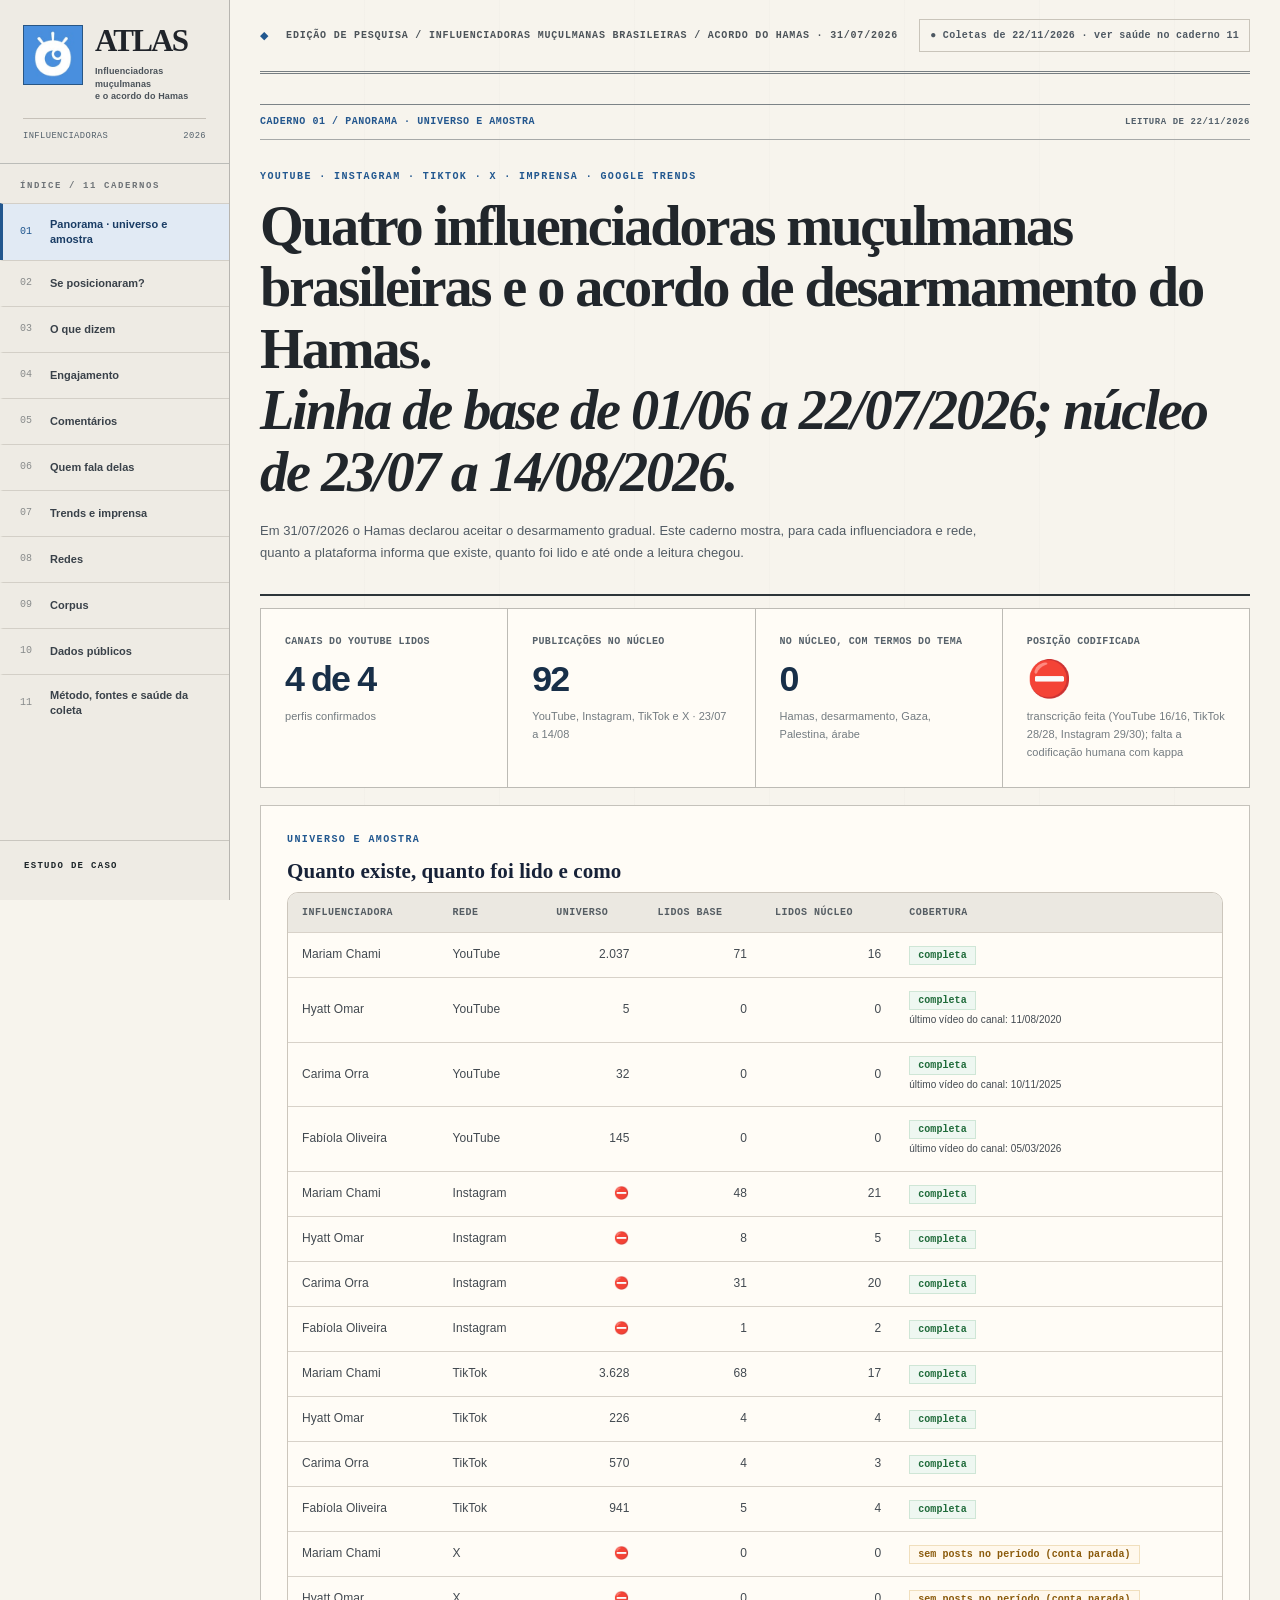
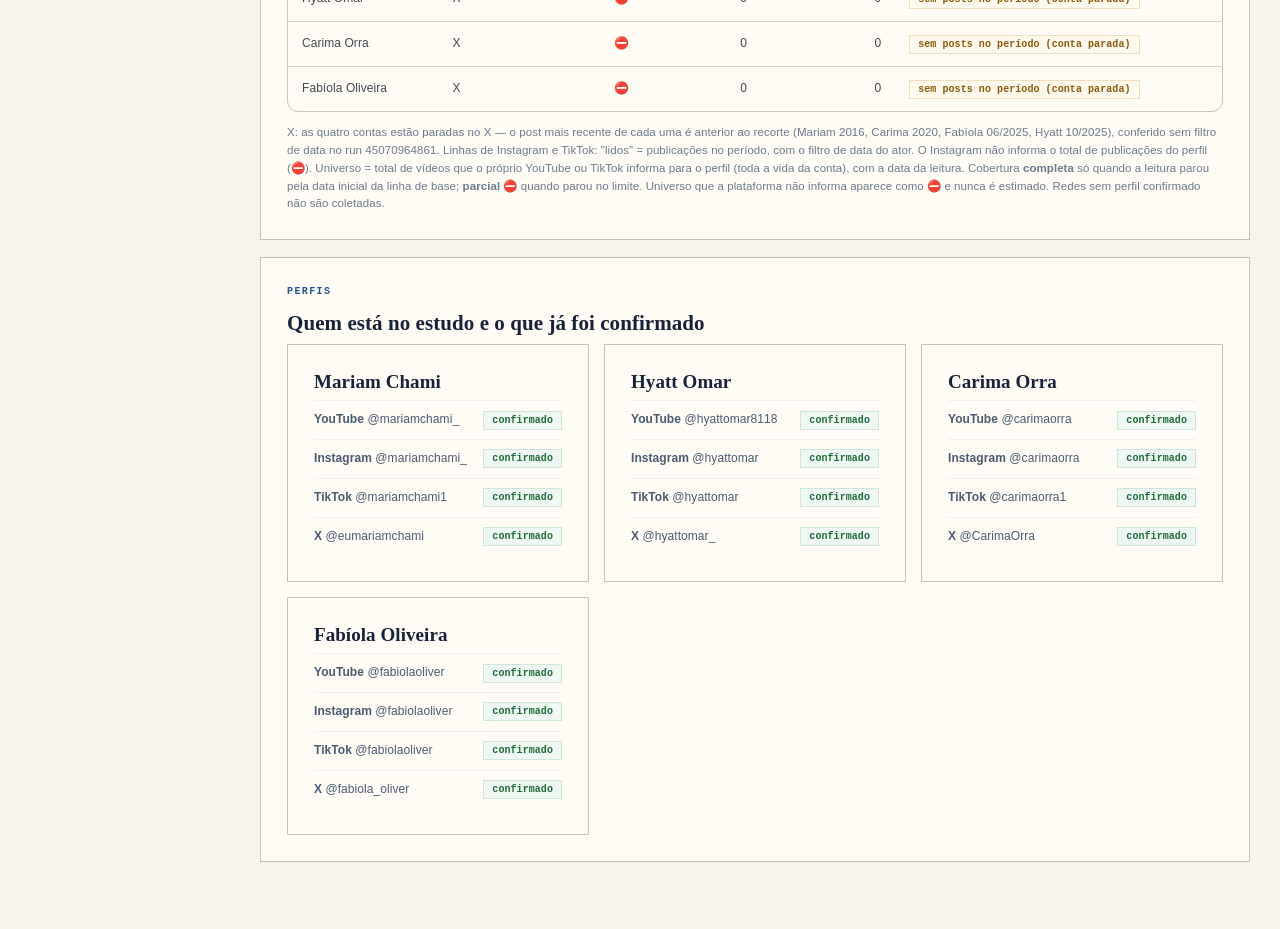
==== commit b2f0f95b: "Auditoria: textos desatualizados, Stories, Trends como resultado, autoria própria no script de estat" ====
--- a/index.html
+++ b/index.html
@@ -26,7 +26,7 @@
 .inf-tags{display:flex;flex-wrap:wrap;gap:6px;margin-top:8px}.inf-tags span{font-size:11px;background:#f2f7fd;border:1px solid #d5e3fa;padding:2px 7px;color:#33465a}
 .inf-item{display:block;border-top:1px solid #edf1f5;padding:9px 0;color:#273447;text-decoration:none}.inf-item p{margin:0 0 4px;font-size:12.5px;line-height:1.45}.inf-item small{color:#6b7a8c;font-size:11px}
 .inf-tl{overflow-x:auto}
-</style><style id="inf-graf-css">.inf-grafs{display:grid;grid-template-columns:repeat(auto-fit,minmax(300px,1fr));gap:14px 26px;margin-top:6px}.inf-graf-tit{font:700 13px Georgia,serif;color:#16263a;margin:0 0 7px}.inf-barra{display:grid;grid-template-columns:minmax(90px,42%) 1fr auto;align-items:center;gap:8px;font-size:12px;margin:3px 0}.inf-barra-rot{white-space:nowrap;overflow:hidden;text-overflow:ellipsis;color:#273447}.inf-barra-trilho{height:11px;background:#eef2f6;border-radius:2px;overflow:hidden}.inf-barra-trilho i{display:block;height:100%}.inf-barra b{font-size:12px;min-width:26px;text-align:right}.inf-colunas{display:flex;align-items:flex-end;gap:8px;height:130px;padding-top:4px;border-bottom:1px solid #d6dde5}.inf-coluna{flex:1;display:flex;flex-direction:column;align-items:center;justify-content:flex-end;height:100%;min-width:0}.inf-coluna span{width:70%;border-radius:2px 2px 0 0;min-height:2px}.inf-coluna b{font-size:11px;margin-bottom:2px}.inf-coluna small{font-size:10.5px;color:#5f6f80;margin-top:4px;white-space:nowrap;position:relative;top:18px;height:0}.inf-graf:has(.inf-colunas){padding-bottom:20px}.inf-pilha{display:flex;height:18px;border-radius:3px;overflow:hidden}.inf-pilha span{display:block;height:100%}.inf-pilha-leg{display:flex;flex-wrap:wrap;gap:4px 14px;font-size:12px;margin-top:6px;color:#273447}.inf-pilha-leg i{display:inline-block;width:10px;height:10px;border-radius:2px;margin-right:5px;vertical-align:-1px}</style>
+</style><style id="inf-graf-css">.inf-grafs{display:grid;grid-template-columns:repeat(auto-fit,minmax(300px,1fr));gap:14px 26px;margin-top:6px}.inf-graf-tit{font:700 13px Georgia,serif;color:#16263a;margin:0 0 7px}.inf-barra{display:grid;grid-template-columns:minmax(90px,42%) 1fr auto;align-items:center;gap:8px;font-size:12px;margin:3px 0}.inf-barra-rot{white-space:nowrap;overflow:hidden;text-overflow:ellipsis;color:#273447}.inf-barra-trilho{height:11px;background:#eef2f6;border-radius:2px;overflow:hidden}.inf-barra-trilho i{display:block;height:100%}.inf-barra b{font-size:12px;min-width:26px;text-align:right}.inf-colunas{display:flex;align-items:flex-end;gap:8px;height:130px;padding-top:4px;border-bottom:1px solid #d6dde5}.inf-coluna{flex:1;display:flex;flex-direction:column;align-items:center;justify-content:flex-end;height:100%;min-width:0}.inf-coluna span{width:70%;border-radius:2px 2px 0 0;min-height:2px}.inf-coluna b{font-size:11px;margin-bottom:2px}.inf-coluna small{font-size:10.5px;line-height:1.2;color:#5f6f80;text-align:center;position:relative;top:4px;height:0;width:100%}.inf-graf:has(.inf-colunas){padding-bottom:30px}.inf-pilha{display:flex;height:18px;border-radius:3px;overflow:hidden}.inf-pilha span{display:block;height:100%}.inf-pilha-leg{display:flex;flex-wrap:wrap;gap:4px 14px;font-size:12px;margin-top:6px;color:#273447}.inf-pilha-leg i{display:inline-block;width:10px;height:10px;border-radius:2px;margin-right:5px;vertical-align:-1px}</style>
 </head>
 <body><div class="layout"><aside class="side"><div class="mark" aria-label="Influenciadoras muçulmanas brasileiras e o acordo do Hamas"><div class="brand-head"><img class="odi-brand-img" alt="Logotipo" src="./assets/odi-marca.jpg"><div class="brand-name"><strong>ATLAS</strong><span>Influenciadoras muçulmanas<br>e o acordo do Hamas</span></div></div><div class="brand-footer"><span>INFLUENCIADORAS</span><span>2026</span></div></div><div class="navcaption">ÍNDICE / 11 CADERNOS</div><nav class="nav" id="nav">
 <button class="navbutton active" data-tab="panorama"><span class="navicon">◫</span> Panorama · universo e amostra</button>
@@ -308,7 +308,7 @@
       ["Canais do YouTube lidos", n(ok.length) + " de " + n(M.atores.length), "perfis confirmados"],
       ["Publicações no núcleo", n(nucleo.length), "YouTube, Instagram, TikTok e X · 23/07 a 14/08"],
       ["No núcleo, com termos do tema", n(tema.length), "Hamas, desarmamento, Gaza, Palestina, árabe"],
-      ["Posição codificada", "⛔", "falta transcrição e codificação humana"],
+      ["Posição codificada", "⛔", "transcrição feita (YouTube 16/16, TikTok 28/28, Instagram 29/30); falta a codificação humana com kappa"],
     ].map(k => `<div class="kpi"><div class="klabel">${k[0]}</div><div class="kval">${k[1]}</div><div class="knote">${k[2]}</div></div>`).join("");
     $("p1Tabela").innerHTML = `<thead><tr><th>Influenciadora</th><th>Rede</th><th class="inf-num">Universo</th><th class="inf-num">Lidos base</th><th class="inf-num">Lidos núcleo</th><th>Cobertura</th></tr></thead><tbody>${M.atores.map(a => a.canal
       ? `<tr><td>${esc(nomes[a.ator] || a.ator)}</td><td>YouTube</td><td class="inf-num">${a.universo_canal == null ? "⛔" : n(a.universo_canal)}</td><td class="inf-num">${n(a.lidos_base)}</td><td class="inf-num">${n(a.lidos_nucleo)}</td><td>${a.cobertura.startsWith("completa") ? '<span class="inf-sit ok">completa</span>' : '<span class="inf-sit bloq">parcial ⛔</span>'}${!a.lidos_base && !a.lidos_nucleo && ultYT(a.ator) ? `<br><small>último vídeo do canal: ${ultYT(a.ator)}</small>` : ""}</td></tr>`
@@ -346,6 +346,7 @@
     }).join("");
     $("p2Corpo").innerHTML = `<div class="eyebrow">Leitura automática · antes da codificação humana</div><h2 class="tk-h2">Quem citou o tema no núcleo</h2>
       <div class="tablewrap"><table class="datatable"><thead><tr><th>Influenciadora</th><th class="inf-num">Publicações no núcleo</th><th class="inf-num">Legenda cita o tema</th><th class="inf-num">Vídeos com fala transcrita</th><th class="inf-num">Fala cita o tema</th><th>Pendência</th></tr></thead><tbody>${linhas}</tbody></table></div>
+      <p class="inf-nota"><b>Stories não entram.</b> Os Stories somem em 24 horas e não podem ser recuperados depois; só os que a dona guardou nos Destaques continuam no perfil. Por isso “não citou” aqui quer dizer “não citou no feed, nos vídeos e nas legendas”: a reação pode ter ido para os Stories.</p>
       <p class="inf-nota">Termos procurados: ${tema.join(", ")}. Transcrição automática (Whisper small), sujeita a erro de escuta. Uma menção não é posição: a posição só é atribuída depois da codificação humana com o livro de códigos (kappa ≥ 0,70), ainda ⛔ não feita.</p>
       ${trechos ? `<h2 class="tk-h2" style="margin-top:22px">Trechos em que a fala cita um termo</h2><div class="tablewrap"><table class="datatable"><thead><tr><th>Data</th><th>Influenciadora</th><th>Rede</th><th>Termo</th><th>Trecho</th><th></th></tr></thead><tbody>${trechos}</tbody></table></div><p class="inf-nota">Os trechos mostram o contexto: nenhum deles trata do acordo de 31/07.</p>` : ""}`;
   }
@@ -396,7 +397,7 @@
   else {
     const blocos = [];
     for (const [arq, titulo] of [["tema_topicos__eleitoral__serie.csv", "Tópicos: Hamas e Faixa de Gaza"], ["tema_palavras__eleitoral__serie.csv", "Palavras do tema"], ["influenciadoras_palavras__eleitoral__serie.csv", "Nomes das influenciadoras"]]) {
-      const rows = await serieCSV(arq); if (!rows || !rows.length) { blocos.push(`<h2 class="tk-h2">${titulo}</h2>${vazio("⛔ O Trends não devolveu série nesta coleta: volume de buscas abaixo do mínimo que ele mostra para esses nomes no período.")}`); continue; }
+      const rows = await serieCSV(arq); if (!rows || !rows.length) { blocos.push(`<h2 class="tk-h2">${titulo}</h2>${(arq.startsWith("influenciadoras") ? `<div class="inf-vazio" style="background:#f4f7fa">Resultado: abaixo do limiar do Google Trends. O Trends não mostrou série para os nomes no período: o volume de buscas ficou abaixo do mínimo que ele exibe, enquanto os termos do tema aparecem acima. Isso é um achado, não uma falha de coleta: nenhum dos quatro nomes gerou procura suficiente para entrar na medição, nem no anúncio de 31/07. O que se buscou pelos nomes está nas sugestões e nos resultados do Google, abaixo.</div>` : vazio("⛔ O Trends não devolveu série nesta coleta: volume de buscas abaixo do mínimo que ele mostra para esses termos no período."))}`); continue; }
       const termos = Object.keys(rows[0]).filter(k => !["timestamp_utc", "rotulo", "parcial"].includes(k));
       const d31 = rows.find(r => r.timestamp_utc.startsWith("2026-07-31")) || {};
       blocos.push(`<h2 class="tk-h2" style="margin-top:18px">${titulo}</h2>${grafico(rows, termos)}<p class="inf-nota">Em 31/07: ${termos.map(t => `${esc(t)} ${d31[t] ?? "—"}`).join(" · ")}. Pico do período: ${termos.map(t => { const b = rows.reduce((a, r) => (+r[t] > +a[t] ? r : a), rows[0]); return `${esc(t)} ${b[t]} em ${dataBR(b.timestamp_utc)}`; }).join(" · ")}.</p>`);
@@ -582,14 +583,15 @@
     };
     if (OBM) aoClicar("obm", p => {
       const v = OBM.paises[p]; if (!v) return;
-      const cor = "#165ebd", rot = k => k === "--" || k === "NÃO INFORMADO" ? "não informado" : /^[A-Z]{2}$/.test(k) ? k : k.toLowerCase().replace(/_/g, " ").replace(/\s*\(\s*/g, " (").replace(/\s*\)/g, ")");
+      const cor = "#165ebd", rot = k => k === "--" || k === "NÃO INFORMADO" ? "não informado" : /^[A-Z]{2}$/.test(k) ? k : k.toLowerCase().replace(/_/g, " ").replace(/\s*\(\s*/g, " (").replace(/\s*\)/g, ")").replace(/\(([a-z]{2})\)$/, (m, u) => `(${u.toUpperCase()})`);
+      const cinza = k => /^outras|não informad|não especificad|não aplicável/.test(rot(k));
       const tit = t => `<h3 class="inf-graf-tit">${t}</h3>`;
-      const barras = (t, xs) => { const mx = Math.max(1, ...xs.map(x => x[1])); return `<div class="inf-graf">${tit(t)}${xs.map(([k, q]) => `<div class="inf-barra"><span class="inf-barra-rot" title="${esc(rot(k))}">${esc(rot(k))}</span><span class="inf-barra-trilho"><i style="width:${(100 * q / mx).toFixed(1)}%;background:${/^outras|não informado/.test(rot(k)) ? "#b9c3cf" : cor}"></i></span><b>${n(q)}</b></div>`).join("")}</div>`; };
-      const colunas = (t, xs) => { const mx = Math.max(1, ...xs.map(x => x[1])); return `<div class="inf-graf">${tit(t)}<div class="inf-colunas">${xs.map(([k, q]) => `<div class="inf-coluna"><b>${n(q)}</b><span style="height:${(100 * q / mx).toFixed(1)}%;background:${rot(k) === "não informado" ? "#b9c3cf" : cor}"></span><small>${esc(rot(k))}</small></div>`).join("")}</div></div>`; };
+      const barras = (t, xs) => { const mx = Math.max(1, ...xs.map(x => x[1])); return `<div class="inf-graf">${tit(t)}${xs.map(([k, q]) => `<div class="inf-barra"><span class="inf-barra-rot" title="${esc(rot(k))}">${esc(rot(k))}</span><span class="inf-barra-trilho"><i style="width:${(100 * q / mx).toFixed(1)}%;background:${cinza(k) ? "#b9c3cf" : cor}"></i></span><b>${n(q)}</b></div>`).join("")}</div>`; };
+      const colunas = (t, xs) => { const mx = Math.max(1, ...xs.map(x => x[1])); return `<div class="inf-graf">${tit(t)}<div class="inf-colunas">${xs.map(([k, q]) => `<div class="inf-coluna"><b>${n(q)}</b><span style="height:${(100 * q / mx).toFixed(1)}%;background:${cinza(k) ? "#b9c3cf" : cor}"></span><small>${esc(rot(k))}</small></div>`).join("")}</div></div>`; };
       const pilha = (t, xs) => { const tot = xs.reduce((a, x) => a + x[1], 0) || 1, cs = ["#165ebd", "#b0478f", "#b9c3cf"]; return `<div class="inf-graf">${tit(t)}<div class="inf-pilha">${xs.map(([k, q], i) => `<span style="width:${(100 * q / tot).toFixed(1)}%;background:${cs[i % 3]}" title="${esc(rot(k))}: ${n(q)}"></span>`).join("")}</div><div class="inf-pilha-leg">${xs.map(([k, q], i) => `<span><i style="background:${cs[i % 3]}"></i>${esc(rot(k))} <b>${n(q)}</b> (${Math.round(100 * q / tot)}%)</span>`).join("")}</div></div>`; };
       const anos = [...v.ano_entrada].sort((a, b) => (a[0] === "--") - (b[0] === "--") || a[0].localeCompare(b[0]));
       const prof = (v.profissao || []).map(([k, q]) => [k.startsWith("outras") ? `outras (${k.match(/\d+/)[0]} ocupações menores)` : k, q]);
-      abre(cab(`SISMIGRA · ${esc(OBM.periodo)}`, `${esc(NOME_PAIS(p))}: ${plural(v.registros, "registro", "registros")}`, `${n(v.nascidos_no_pais)} nascidos no próprio país. Contagens do arquivo inteiro; nenhum dado individual é mostrado. Cinza = não informado ou agrupado.`),
+      abre(cab(`SISMIGRA · ${esc(OBM.periodo)}`, `${esc(NOME_PAIS(p))}: ${plural(v.registros, "registro", "registros")}`, `${n(v.nascidos_no_pais)} nascidos no próprio país. Contagens do arquivo inteiro; nenhum dado individual é mostrado. Cinza = não informado, não especificado, não aplicável ou agrupado.`),
         `<div class="inf-grafs">${pilha("Sexo", v.sexo)}${colunas("Idade", v.idade)}${barras("Estado de residência", v.uf.slice(0, 10))}${barras("Municípios com mais registros", v.municipios.slice(0, 10))}${barras("Motivo do registro", v.tipologia)}${barras("Classificação", v.classificacao)}${v.profissao ? barras("Profissão declarada", prof) : ""}${v.estado_civil ? barras("Estado civil", v.estado_civil) : ""}${colunas("Ano de entrada no Brasil", anos)}</div>`);
     });
     let h = "";
@@ -714,9 +716,9 @@
     let h = `<div class="eyebrow">Quem acompanha as quatro · sem custo novo · clique num número para ler os comentários (autor anonimizado)</div><h2 class="tk-h2">Porte das contas, público em comum e contas de quem comenta</h2>`;
     if (!PB) h += vazio("⛔ Ainda não gerado (workflow publico.yml).");
     else {
-      const TT = (PB.ficha.tiktok || {}).perfis || {}, YT = ((PB.ficha.youtube || {}).canais) || {};
-      h += `<h2 class="tk-h2" style="font-size:16px;margin-top:10px">Ficha das quatro contas</h2><div class="tablewrap"><table class="datatable"><thead><tr><th>Influenciadora</th><th class="inf-num">TikTok · seguidores</th><th class="inf-num">curtidas</th><th class="inf-num">vídeos</th><th>conta criada</th><th class="inf-num">YouTube · inscritos</th><th class="inf-num">vídeos</th><th>canal criado</th><th>Instagram · seguidores</th></tr></thead><tbody>${ordem.map(a => { const t = TT[a] || {}, y = YT[a]; return `<tr><td>${esc(nomes[a] || a)}${t.verificada ? " ✓" : ""}</td><td class="inf-num">${t.seguidores != null ? n(t.seguidores) : "⛔"}</td><td class="inf-num">${t.curtidas != null ? n(t.curtidas) : "—"}</td><td class="inf-num">${t.videos != null ? n(t.videos) : "—"}</td><td>${dt(t.criada_em)}</td><td class="inf-num">${y ? (y.inscritos != null ? n(+y.inscritos) : "oculto") : "⛔"}</td><td class="inf-num">${y && y.videos != null ? n(+y.videos) : "—"}</td><td>${y ? dt(y.criado_em) : "—"}</td><td>⛔</td></tr>`; }).join("")}</tbody></table></div>
-        <p class="inf-nota">TikTok: ${esc((PB.ficha.tiktok || {}).fonte || "⛔ sem dado")}, coleta de ${dt((PB.ficha.tiktok || {}).coletado_em)} (o número é o do dia da coleta, não o de julho; ✓ = conta verificada). YouTube: ${PB.ficha.youtube ? `${esc(PB.ficha.youtube.fonte)}, coleta de ${dt(PB.ficha.youtube.gerado_em)}` : "⛔ ainda não lido (workflow publico.yml)"}. Instagram: ${esc(PB.ficha.instagram)}. Idade, gênero e país dos seguidores só aparecem para a dona da conta, no painel de estatísticas de cada rede: não estão aqui e não são estimados.</p>`;
+      const TT = (PB.ficha.tiktok || {}).perfis || {}, YT = ((PB.ficha.youtube || {}).canais) || {}, IGF = typeof PB.ficha.instagram === "object" ? PB.ficha.instagram : null, IG = (IGF || {}).perfis || {};
+      h += `<h2 class="tk-h2" style="font-size:16px;margin-top:10px">Ficha das quatro contas</h2><div class="tablewrap"><table class="datatable"><thead><tr><th>Influenciadora</th><th class="inf-num">TikTok · seguidores</th><th class="inf-num">curtidas</th><th class="inf-num">vídeos</th><th>conta criada</th><th class="inf-num">YouTube · inscritos</th><th class="inf-num">vídeos</th><th>canal criado</th><th class="inf-num">Instagram · seguidores</th><th class="inf-num">publicações</th></tr></thead><tbody>${ordem.map(a => { const t = TT[a] || {}, y = YT[a]; return `<tr><td>${esc(nomes[a] || a)}${t.verificada ? " ✓" : ""}</td><td class="inf-num">${t.seguidores != null ? n(t.seguidores) : "⛔"}</td><td class="inf-num">${t.curtidas != null ? n(t.curtidas) : "—"}</td><td class="inf-num">${t.videos != null ? n(t.videos) : "—"}</td><td>${dt(t.criada_em)}</td><td class="inf-num">${y ? (y.inscritos != null ? n(+y.inscritos) : "oculto") : "⛔"}</td><td class="inf-num">${y && y.videos != null ? n(+y.videos) : "—"}</td><td>${y ? dt(y.criado_em) : "—"}</td><td class="inf-num">${IG[a] ? n(IG[a].seguidores) : "⛔"}</td><td class="inf-num">${IG[a] ? n(IG[a].publicacoes) : "—"}</td></tr>`; }).join("")}</tbody></table></div>
+        <p class="inf-nota">TikTok: ${esc((PB.ficha.tiktok || {}).fonte || "⛔ sem dado")}, coleta de ${dt((PB.ficha.tiktok || {}).coletado_em)} (o número é o do dia da coleta, não o de julho; ✓ = conta verificada). YouTube: ${PB.ficha.youtube ? `${esc(PB.ficha.youtube.fonte)}, coleta de ${dt(PB.ficha.youtube.gerado_em)}` : "⛔ ainda não lido (workflow publico.yml)"}. Instagram: ${IGF ? `${esc(IGF.fonte)}` : esc(PB.ficha.instagram)}. Idade, gênero e país dos seguidores só aparecem para a dona da conta, no painel de estatísticas de cada rede: não estão aqui e não são estimados.</p>`;
       const nomeRede = {youtube: "YouTube", instagram: "Instagram", tiktok: "TikTok"};
       h += `<h2 class="tk-h2" style="font-size:16px;margin-top:16px">Público em comum: quem comenta em mais de uma</h2>` + Object.entries(PB.comum).map(([r, c]) => {
         const so = Object.keys(c.autores).length < 2;
@@ -845,7 +847,7 @@
         ${tabEstat(R8)}
         <p class="inf-nota"><b>Baixar:</b> <a href="data/redes/marcacoes.gexf" download>GEXF (Gephi)</a> · <a href="data/redes/marcacoes.graphml" download>GraphML</a> · <a href="data/redes/marcacoes_nos.csv" download>nós (CSV, NodeXL)</a> · <a href="data/redes/marcacoes_arestas.csv" download>arestas completas, sem corte (CSV)</a> · <a href="data/redes/estatisticas_redes.csv" download>estatísticas (CSV)</a> · <a href="data/redes/centralidades_redes.csv" download>centralidades (CSV)</a> · <a href="data/redes/comunidades_redes.csv" download>comunidades (CSV)</a></p>
         <p class="inf-nota">${esc(R8.metodo)}</p>
-        <div class="inf-vazio" style="margin-top:12px">⛔ Ainda não geradas: a rede de quem cita quem nas menções de terceiros (depende da revisão de homônimos) e a de comentaristas (depende da coleta de comentários). O índice E-I de polarização só faz sentido nessas duas.</div>`;
+        <div class="inf-vazio" style="margin-top:12px">⛔ Ainda não gerada: a rede de quem cita quem nas menções de terceiros, que depende da revisão humana de homônimos e hoje teria poucos nós (3 menções confirmadas no Instagram, nenhuma no TikTok). A rede de comentaristas já existe (respostas no YouTube, acima).</div>`;
     }
     const C9 = await json("data/corpus/chd.json");
     if (!C9) $("p9Corpo").innerHTML = vazio("⛔ Corpus ainda não gerado.");
@@ -940,15 +942,19 @@
   const T6 = await json("data/terceiros/resumo.json"), XN = await json("data/manifest/terceiros_x_navegador.json");
   if (T6) aoClicar("terc", no => { const [aid, f, col] = no.split("|"), v = T6.por_influenciadora[aid], x = v.fontes[f];
     const xs = (x.itens || []).filter(it => col === "lidos" || (col === "confirmadas" ? it.como.startsWith("confirmada") : it.como.startsWith("a conferir")));
-    abre(cab(`Quem fala delas · ${esc(v.nome)} · ${esc(f)}`, `${plural(xs.length, "item", "itens")} · ${col === "lidos" ? "todos os lidos" : col === "confirmadas" ? "menções confirmadas" : "a conferir"}`, "Regra de homônimos aplicada a cada item. Título e link só de canais com 10 mil+ inscritos e de imprensa; posts de terceiros no X ficam no repositório privado (aqui, data e classificação)."),
+    abre(cab(`Quem fala delas · ${esc(v.nome)} · ${esc(f)}`, `${plural(xs.length, "item", "itens")} · ${col === "lidos" ? "todos os lidos" : col === "confirmadas" ? "menções confirmadas" : "a conferir"}`, "Regra de homônimos aplicada a cada item. Título e link só de canais do YouTube com 10 mil+ inscritos, contas do TikTok com 10 mil+ seguidores e imprensa; os demais posts de terceiros (X, TikTok, Instagram) ficam no repositório privado (aqui, data e classificação)."),
       xs.sort((a_, b_) => (a_.data || "").localeCompare(b_.data || "")).map(it => `<div class="inf-coment"><small><b>${it.data ? dataBR(it.data + "T12:00:00Z") : "—"}</b> · ${esc(it.fonte)} · <span style="color:${it.como.startsWith("confirmada") ? "#1f6b3a" : it.como.startsWith("a conferir") ? "#b4472b" : "#6b7a8c"}">${esc(it.como)}</span></small>${it.titulo ? `<p>${it.url ? `<a href="${esc(it.url)}" target="_blank" rel="noopener">${esc(it.titulo)}</a>` : esc(it.titulo)}</p>` : ""}</div>`).join("") || vazio("Nenhum item.")); });
   const bloco6 = !T6 ? "" : `<div data-ctx="terc"><div class="eyebrow">Todas as fontes · núcleo (23/07 a 14/08) · regra de homônimos do plano · clique nos números para ver os itens</div><h2 class="tk-h2">Quem falou delas, depois da regra de homônimos</h2>
     <div class="tablewrap"><table class="datatable"><thead><tr><th>Influenciadora</th><th>Fonte</th><th class="inf-num">Itens lidos</th><th class="inf-num">Menções confirmadas</th><th class="inf-num">A conferir</th></tr></thead><tbody>${Object.entries(T6.por_influenciadora).map(([aid, v]) => Object.entries(v.fontes).map(([f, x], i) => { const b = (col, q) => q && x.itens ? `<button type="button" class="inf-no" data-no="${aid}|${esc(f)}|${col}">${n(q)}</button>` : n(q);
       return `<tr><td>${i ? "" : `<b>${esc(v.nome)}</b>`}</td><td>${esc(f)}</td><td class="inf-num">${b("lidos", x.lidos)}</td><td class="inf-num">${b("confirmadas", x.confirmadas)}</td><td class="inf-num">${b("a_conferir", x.a_conferir)}</td></tr>`; }).join("")).join("")}</tbody></table></div></div>
     <p class="inf-nota">${esc(T6.regra)} Termos de contexto: ${esc(T6.contexto.join(", "))}. No YouTube a regra é aplicada ao título e à descrição de cada vídeo. Universo: ${esc(T6.universo)}.</p>
     ${Object.values(T6.por_influenciadora).some(v => (v.fontes["YouTube (busca por nome)"].a_conferir_com_contexto || []).length) ? `<h2 class="tk-h2" style="margin-top:16px">Vídeos a conferir por uma pessoa</h2><p class="inf-nota" style="margin-top:0">A busca do YouTube achou o nome na descrição ou na fala, e o título traz termo de contexto (islã, muçulmana, islamofobia…). Precisam de leitura humana antes de contar.</p><div class="tablewrap"><table class="datatable"><thead><tr><th>Influenciadora</th><th>Data</th><th>Canal</th><th>Vídeo</th></tr></thead><tbody>${Object.values(T6.por_influenciadora).flatMap(v => (v.fontes["YouTube (busca por nome)"].a_conferir_com_contexto || []).map(x => `<tr><td>${esc(v.nome)}</td><td>${dataBR(x.publicado_em + "T12:00:00Z")}</td><td>${esc(x.canal)}</td><td>${x.url ? `<a href="${esc(x.url)}" target="_blank" rel="noopener">${esc(x.titulo)}</a>` : "(canal pequeno: título e link só no privado)"}</td></tr>`)).join("")}</tbody></table></div>` : ""}`;
+  const MTI = {tiktok: await json("data/manifest/terceiros_tiktok_latest.json"), instagram: await json("data/manifest/terceiros_instagram_latest.json")};
+  const blocoTI = Object.entries(MTI).map(([r, m]) => `<h2 class="tk-h2" style="margin-top:24px">${REDES[r]}: busca por nome (Apify)</h2>` + (!m ? vazio(`⛔ Busca de terceiros no ${REDES[r]} ainda não executada.`) :
+    `<div class="tablewrap"><table class="datatable"><thead><tr><th>Influenciadora</th><th class="inf-num">Publicações que citam</th><th>Período que a leitura alcançou</th><th class="inf-num">No núcleo</th><th>Cobertura</th></tr></thead><tbody>${m.influenciadoras.map(x => `<tr><td>${esc(nomes[x.ator] || x.ator)}</td><td class="inf-num">${n(x.citam_a_influenciadora)}</td><td>${x.periodo_lido ? `${dataBR(x.periodo_lido[0] + "T12:00:00Z")} a ${dataBR(x.periodo_lido[1] + "T12:00:00Z")}` : "—"}</td><td class="inf-num">${n(x.no_nucleo)}</td><td><small>${esc(x.cobertura)}</small></td></tr>`).join("")}</tbody></table></div>
+    <p class="inf-nota">Busca de ${dataBR(m.gerado_em)}: ${n(m.itens_recebidos)} publicações devolvidas pela plataforma para os quatro nomes; contam só as de outras contas que trazem o nome ou o @ no texto${r === "instagram" ? " (ou a marcação)" : ""}. Universo: ⛔ a busca não informa o total. ${r === "tiktok" ? "Busca por relevância nos últimos seis meses." : "O Instagram não oferece filtro de data na busca: ela devolve o que a plataforma mostra, quase sempre o mais recente."} O núcleo é filtrado pela data de cada publicação; as contagens finais, com a regra de homônimos, estão na tabela do alto.${m.erros && m.erros.length ? ` Erros: ${esc(m.erros.slice(0, 2).join(" · "))}` : ""}</p>`)).join("");
   const blocoXN = !XN ? "" : `<h2 class="tk-h2" style="margin-top:24px">X pela busca avançada (navegador)</h2><div class="tablewrap"><table class="datatable"><thead><tr><th>Busca</th><th class="inf-num">Lidos</th><th class="inf-num">Confirmadas</th><th class="inf-num">Homônimos</th></tr></thead><tbody>${XN.consultas.map(c => `<tr><td>${esc(nomes[c.ator])} · ${esc(c.consulta.replace(" -from:...", ""))}</td><td class="inf-num">${n(c.lidos)}</td><td class="inf-num">${n(c.mencoes_confirmadas)}</td><td class="inf-num">${n(c.homonimos)}</td></tr>`).join("")}</tbody></table></div><p class="inf-nota">${esc(XN.metodo)} ${esc(XN.resultado)} Fonte: ${esc(XN.fonte)}.</p>`;
-  $("p6Corpo").innerHTML = bloco6 + blocoXN + `<h2 class="tk-h2" style="margin-top:24px">X pela API (xquik)</h2>` + blocoX + `<h2 class="tk-h2" style="margin-top:24px">YouTube: contagem bruta da busca</h2>` + (T.length ? `<div class="tablewrap"><table class="datatable"><thead><tr><th>Influenciadora</th><th>Termo</th><th class="inf-num">Vídeos lidos</th><th>Universo</th><th>Revisão de homônimos</th></tr></thead><tbody>${T.map(t => `<tr><td>${esc(nomes[t.ator] || t.ator)}</td><td>${esc(t.termo)}</td><td class="inf-num">${n(t.lidos)}</td><td>⛔ não informado pela API</td><td><span class="inf-sit pend">${esc(t.revisao_homonimos)}</span></td></tr>`).join("")}</tbody></table></div><p class="inf-nota">Contagens antes da revisão de homônimos: ainda não são menções confirmadas.</p>` : vazio("⛔ Menções de terceiros ainda não coletadas."));
+  $("p6Corpo").innerHTML = bloco6 + blocoTI + blocoXN + `<h2 class="tk-h2" style="margin-top:24px">X pela API (xquik)</h2>` + blocoX + `<h2 class="tk-h2" style="margin-top:24px">YouTube: contagem bruta da busca</h2>` + (T.length ? `<div class="tablewrap"><table class="datatable"><thead><tr><th>Influenciadora</th><th>Termo</th><th class="inf-num">Vídeos lidos</th><th>Universo</th><th>Revisão de homônimos</th></tr></thead><tbody>${T.map(t => `<tr><td>${esc(nomes[t.ator] || t.ator)}</td><td>${esc(t.termo)}</td><td class="inf-num">${n(t.lidos)}</td><td>⛔ não informado pela API</td><td><span class="inf-sit pend">${esc(t.revisao_homonimos)}</span></td></tr>`).join("")}</tbody></table></div><p class="inf-nota">Contagens antes da revisão de homônimos: ainda não são menções confirmadas.</p>` : vazio("⛔ Menções de terceiros ainda não coletadas."));
 
   // Caderno 11: saúde
   $("p10Saude").innerHTML = `<thead><tr><th>Fonte</th><th>Última execução</th><th>Situação</th></tr></thead><tbody>
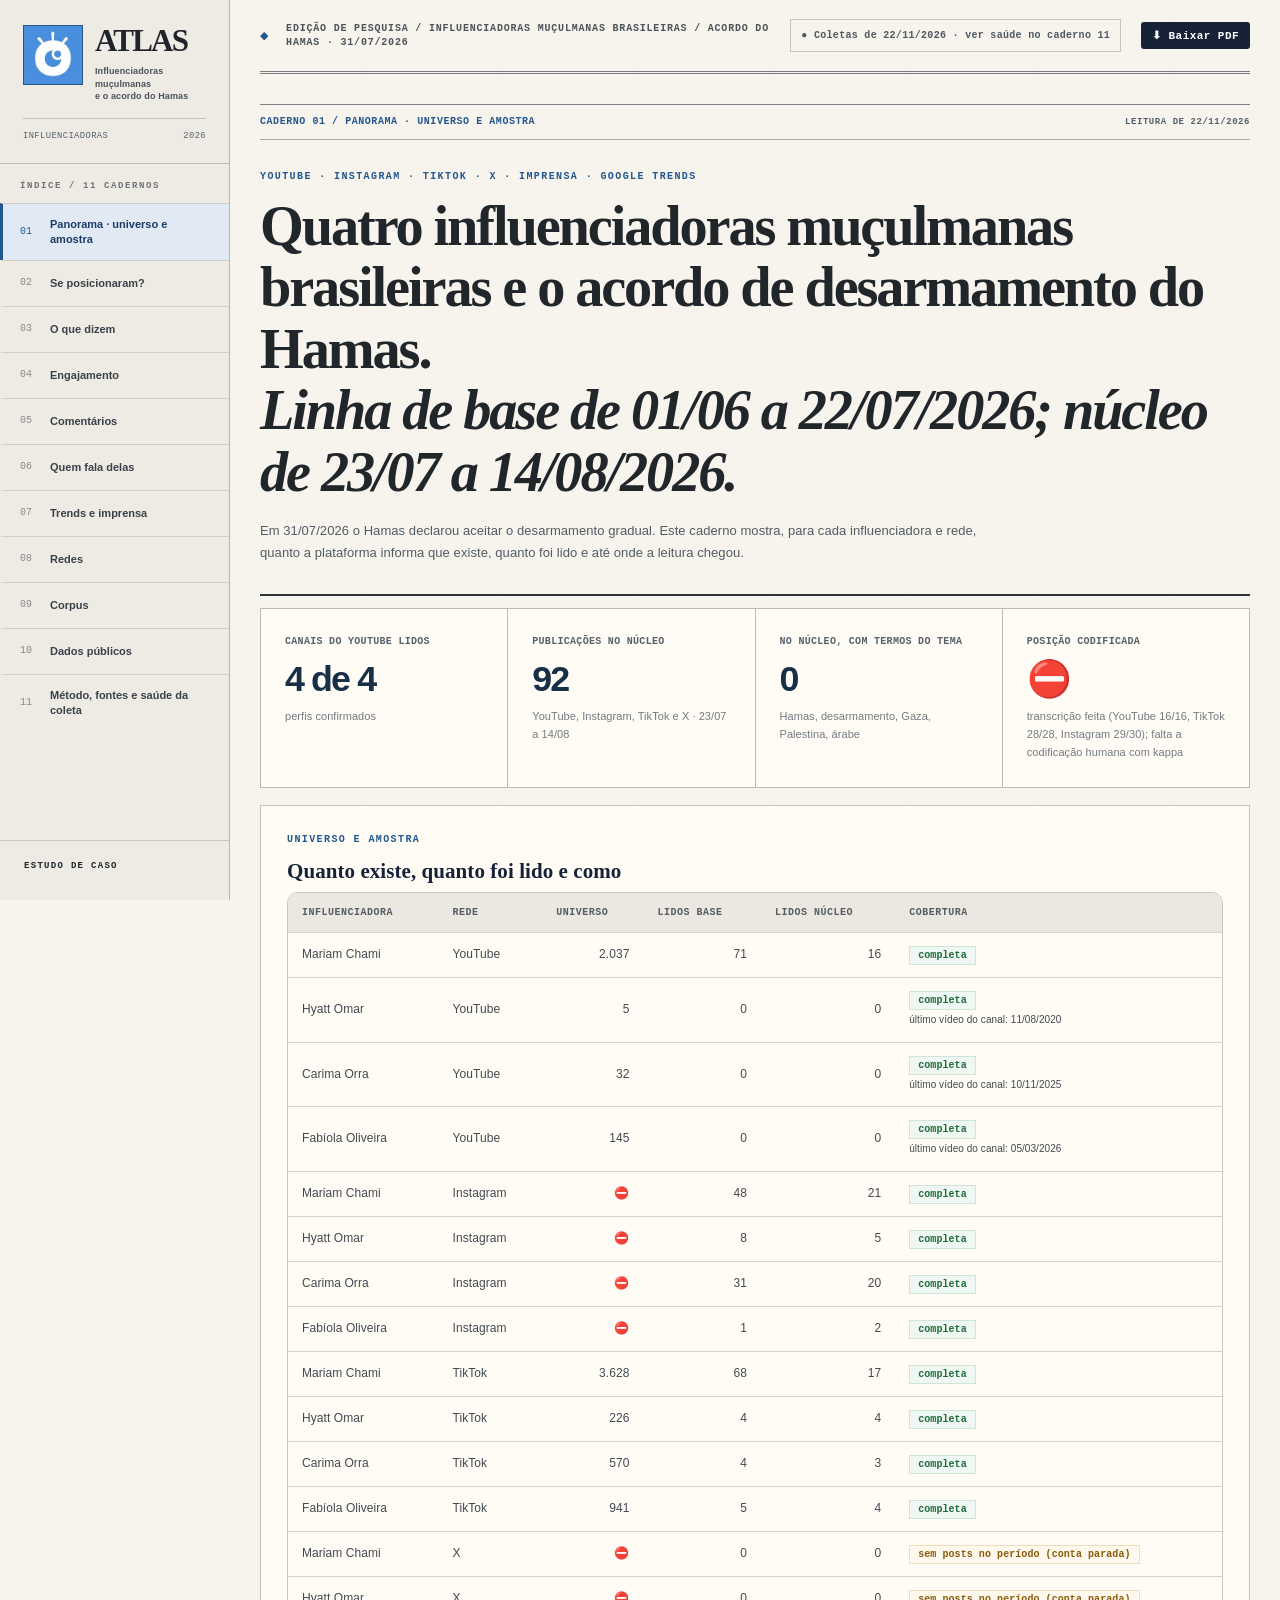
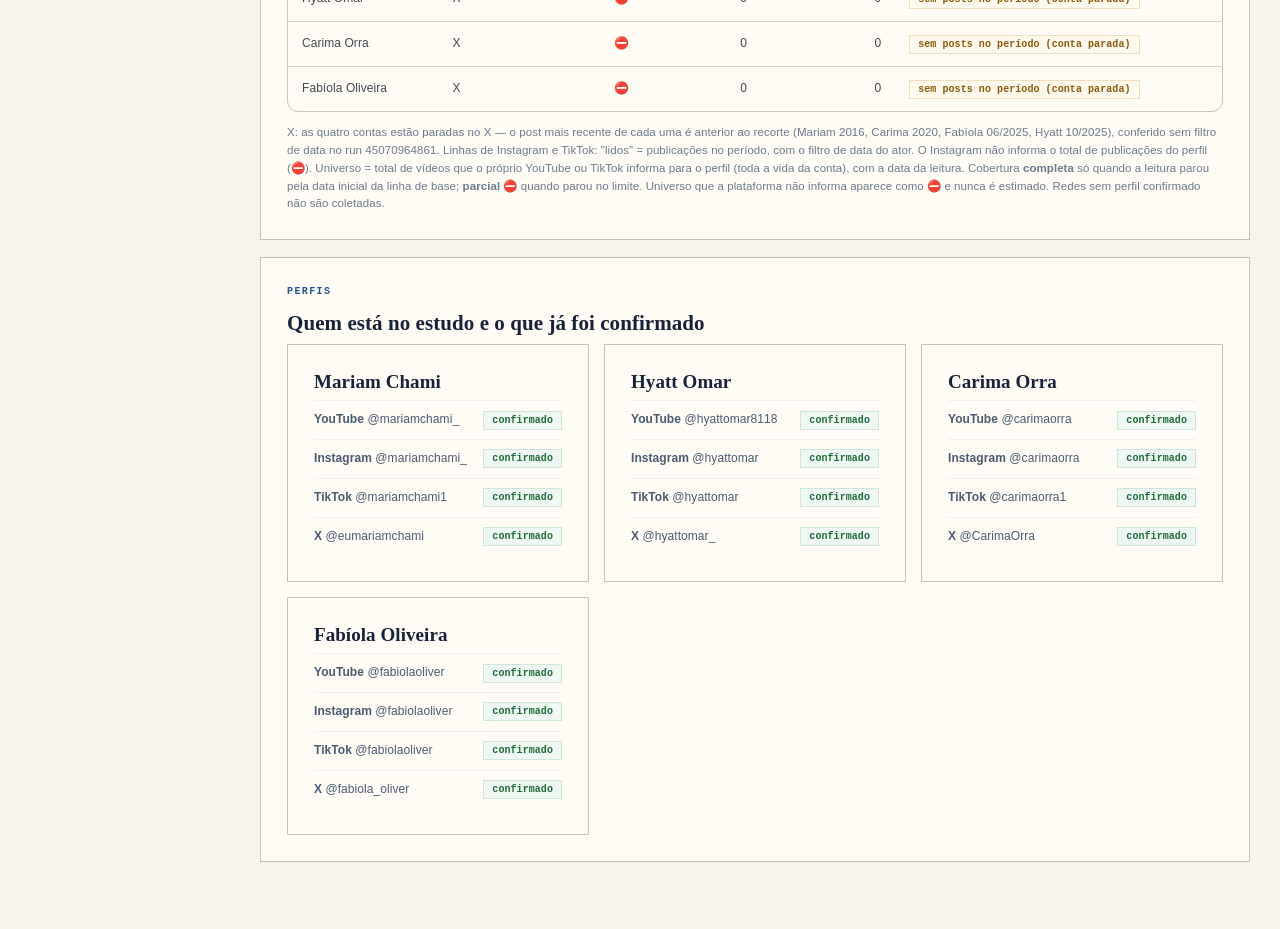
==== commit 004502b4: "Botão Baixar PDF (caderno atual ou todos) Co-Authored-By: Claude Opus 5.5 <noreply@anthropic.com> Cl" ====
--- a/index.html
+++ b/index.html
@@ -27,6 +27,8 @@
 .inf-item{display:block;border-top:1px solid #edf1f5;padding:9px 0;color:#273447;text-decoration:none}.inf-item p{margin:0 0 4px;font-size:12.5px;line-height:1.45}.inf-item small{color:#6b7a8c;font-size:11px}
 .inf-tl{overflow-x:auto}
 </style><style id="inf-graf-css">.inf-grafs{display:grid;grid-template-columns:repeat(auto-fit,minmax(300px,1fr));gap:14px 26px;margin-top:6px}.inf-graf-tit{font:700 13px Georgia,serif;color:#16263a;margin:0 0 7px}.inf-barra{display:grid;grid-template-columns:minmax(90px,42%) 1fr auto;align-items:center;gap:8px;font-size:12px;margin:3px 0}.inf-barra-rot{white-space:nowrap;overflow:hidden;text-overflow:ellipsis;color:#273447}.inf-barra-trilho{height:11px;background:#eef2f6;border-radius:2px;overflow:hidden}.inf-barra-trilho i{display:block;height:100%}.inf-barra b{font-size:12px;min-width:26px;text-align:right}.inf-colunas{display:flex;align-items:flex-end;gap:8px;height:130px;padding-top:4px;border-bottom:1px solid #d6dde5}.inf-coluna{flex:1;display:flex;flex-direction:column;align-items:center;justify-content:flex-end;height:100%;min-width:0}.inf-coluna span{width:70%;border-radius:2px 2px 0 0;min-height:2px}.inf-coluna b{font-size:11px;margin-bottom:2px}.inf-coluna small{font-size:10.5px;line-height:1.2;color:#5f6f80;text-align:center;position:relative;top:4px;height:0;width:100%}.inf-graf:has(.inf-colunas){padding-bottom:30px}.inf-pilha{display:flex;height:18px;border-radius:3px;overflow:hidden}.inf-pilha span{display:block;height:100%}.inf-pilha-leg{display:flex;flex-wrap:wrap;gap:4px 14px;font-size:12px;margin-top:6px;color:#273447}.inf-pilha-leg i{display:inline-block;width:10px;height:10px;border-radius:2px;margin-right:5px;vertical-align:-1px}</style>
+<style id="inf-pdf-css">.inf-pdf{position:relative;display:inline-block;margin-left:10px}.inf-pdf-btn{font:700 11px 'Courier New',monospace;letter-spacing:.04em;background:#172238;color:#fff;border:0;border-radius:3px;padding:7px 11px;cursor:pointer}.inf-pdf-btn:hover{background:#165ebd}.inf-pdf-menu{position:absolute;right:0;top:calc(100% + 4px);background:#fff;border:1px solid #cfd8e3;border-radius:4px;box-shadow:0 6px 18px rgba(23,34,56,.15);padding:6px;z-index:50;min-width:210px;display:flex;flex-direction:column;gap:2px}.inf-pdf-menu[hidden]{display:none}.inf-pdf-menu button{font:13px Georgia,serif;text-align:left;background:none;border:0;padding:7px 9px;border-radius:3px;cursor:pointer;color:#172238}.inf-pdf-menu button:hover{background:#eef3f9}.inf-pdf-menu small{font-size:11px;color:#5f6f80;padding:4px 9px 2px;line-height:1.3}.caso-print-head{display:none}
+@media print{.inf-pdf,.inf-leitor{display:none!important}body.print-caso .main{padding:0!important}body.print-caso .print-alvo .inf-abre{color:inherit;text-decoration:none;border:0;background:none;padding:0}body.print-caso .print-alvo .inf-duas,body.print-caso .print-alvo .inf-mapa-grade{display:block!important}}</style>
 </head>
 <body><div class="layout"><aside class="side"><div class="mark" aria-label="Influenciadoras muçulmanas brasileiras e o acordo do Hamas"><div class="brand-head"><img class="odi-brand-img" alt="Logotipo" src="./assets/odi-marca.jpg"><div class="brand-name"><strong>ATLAS</strong><span>Influenciadoras muçulmanas<br>e o acordo do Hamas</span></div></div><div class="brand-footer"><span>INFLUENCIADORAS</span><span>2026</span></div></div><div class="navcaption">ÍNDICE / 11 CADERNOS</div><nav class="nav" id="nav">
 <button class="navbutton active" data-tab="panorama"><span class="navicon">◫</span> Panorama · universo e amostra</button>
@@ -41,7 +43,7 @@
 <button class="navbutton" data-tab="dados"><span class="navicon">▦</span> Dados públicos</button>
 <button class="navbutton" data-tab="metodo"><span class="navicon">ⓘ</span> Método, fontes e saúde da coleta</button>
 </nav><div class="sidefoot"><span>ESTUDO DE CASO</span></div></aside>
-<main class="main"><header class="header"><span class="crumb">EDIÇÃO DE PESQUISA  /  INFLUENCIADORAS MUÇULMANAS BRASILEIRAS  /  ACORDO DO HAMAS · 31/07/2026</span><div class="actions"><span class="datechip" id="chipColeta">● Lendo a coleta…</span></div></header>
+<main class="main"><header class="header"><span class="crumb">EDIÇÃO DE PESQUISA  /  INFLUENCIADORAS MUÇULMANAS BRASILEIRAS  /  ACORDO DO HAMAS · 31/07/2026</span><div class="actions"><span class="datechip" id="chipColeta">● Lendo a coleta…</span><span class="inf-pdf"><button type="button" class="inf-pdf-btn" id="pdfBtn" aria-haspopup="true" aria-expanded="false">⬇ Baixar PDF</button><span class="inf-pdf-menu" id="pdfMenu" hidden><button type="button" data-pdf="atual">Este caderno</button><button type="button" data-pdf="todos">Todos os 11 cadernos</button><small>Abre a impressão do navegador: escolha “Salvar como PDF”.</small></span></span></div></header>
 
 <section class="panel active" id="panorama" aria-label="Panorama">
   <div class="paper-ribbon"><span>CADERNO 01 / PANORAMA · UNIVERSO E AMOSTRA</span><span id="p1Data">—</span></div>
@@ -973,5 +975,44 @@
       return L.map(([f, d, st]) => `<tr><td>${f}</td><td>${d}</td><td>${st ? `<span class="inf-sit ok">${esc(st)}</span>` : '<span class="inf-sit bloq">⛔ não executada</span>'}</td></tr>`).join(""); })()}
     </tbody>`;
 })();
+
+</script>
+<script>
+// Baixar PDF: usa a impressão do navegador ("Salvar como PDF"), com o caderno atual ou os 11, um por página
+(() => {
+  const btn = document.getElementById("pdfBtn"), menu = document.getElementById("pdfMenu");
+  if (!btn) return;
+  const fechaMenu = () => { menu.hidden = true; btn.setAttribute("aria-expanded", "false"); };
+  btn.addEventListener("click", ev => { ev.stopPropagation(); menu.hidden = !menu.hidden; btn.setAttribute("aria-expanded", String(!menu.hidden)); });
+  document.addEventListener("click", ev => { if (!menu.contains(ev.target)) fechaMenu(); });
+  const limpa = () => {
+    document.body.classList.remove("print-caso");
+    document.querySelectorAll(".panel.print-alvo").forEach(p => p.classList.remove("print-alvo"));
+    document.querySelectorAll(".caso-print-head").forEach(h => h.remove());
+    document.title = window.__tituloAntes || document.title;
+  };
+  window.addEventListener("afterprint", limpa);
+  menu.addEventListener("click", ev => {
+    const b = ev.target.closest("[data-pdf]"); if (!b) return;
+    fechaMenu();
+    const todos = b.dataset.pdf === "todos";
+    const alvos = todos ? [...document.querySelectorAll(".panel")] : [document.querySelector(".panel.active") || document.querySelector(".panel")];
+    const hoje = new Date().toLocaleDateString("pt-BR");
+    const chip = (document.getElementById("chipColeta") || {}).textContent || "";
+    alvos.forEach((p, i) => {
+      p.classList.add("print-alvo");
+      const nav = document.querySelector(`.navbutton[data-tab="${p.id}"]`);
+      const h = document.createElement("div"); h.className = "caso-print-head";
+      h.textContent = `Influenciadoras muçulmanas brasileiras e o acordo do Hamas · Caderno ${String([...document.querySelectorAll(".panel")].indexOf(p) + 1).padStart(2, "0")} — ${(nav ? nav.textContent : p.getAttribute("aria-label") || "").replace(/^\s*\S+\s/, "").trim()} · ${chip.replace("●", "").trim()} · PDF gerado em ${hoje} · ${location.origin + location.pathname}`;
+      p.prepend(h);
+    });
+    document.body.classList.add("print-caso");
+    window.__tituloAntes = document.title;
+    const cad = todos ? "cadernos-01-a-11" : "caderno-" + String([...document.querySelectorAll(".panel")].indexOf(alvos[0]) + 1).padStart(2, "0");
+    document.title = `influenciadoras-hamas_${cad}_${new Date().toISOString().slice(0, 10)}`;
+    window.dispatchEvent(new Event("resize"));
+    setTimeout(() => window.print(), 300);
+  });
+})();
 </script>
 </body></html>
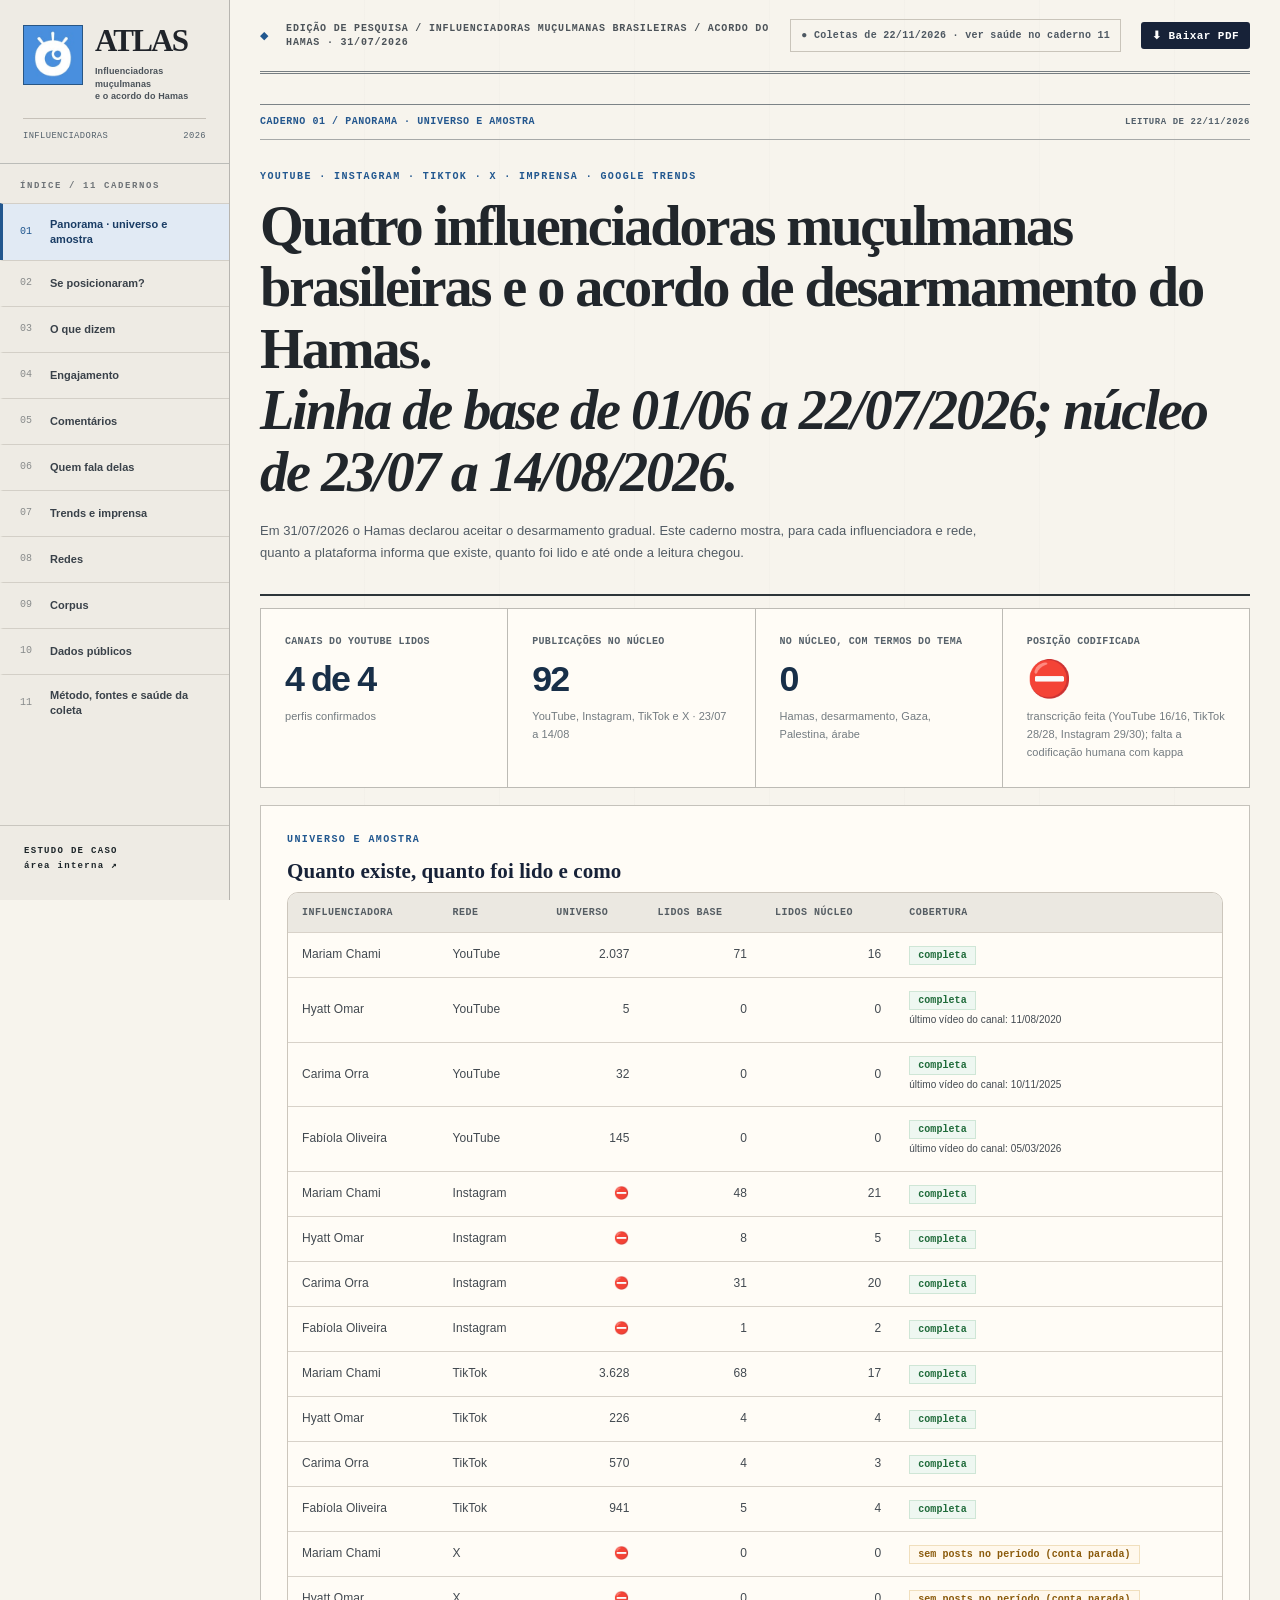
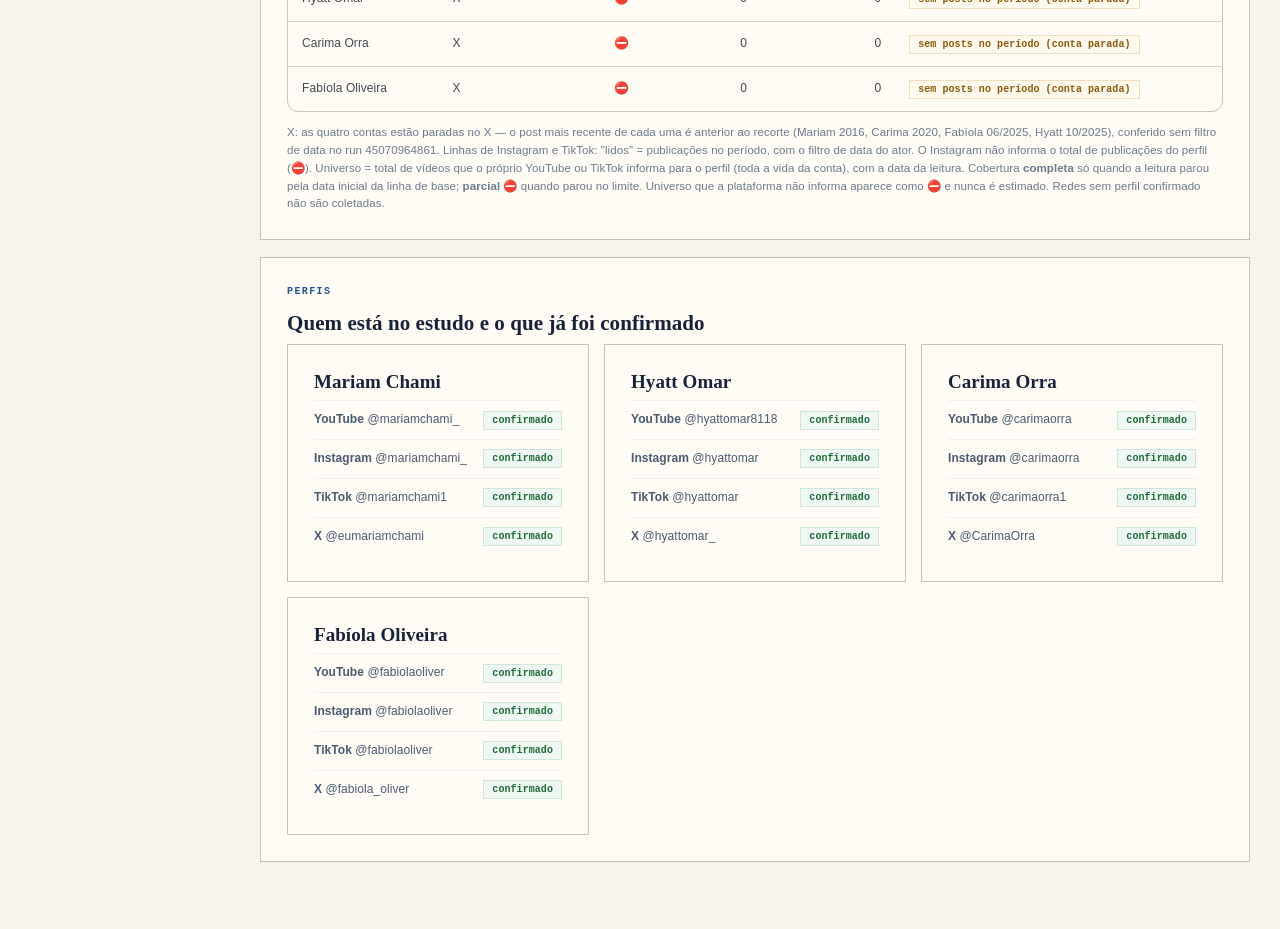
==== commit 173f961f: "Área interna: codificação humana e kappa (Supabase próprio; migração aguardando confirmação) Co-Auth" ====
--- a/index.html
+++ b/index.html
@@ -28,7 +28,7 @@
 .inf-tl{overflow-x:auto}
 </style><style id="inf-graf-css">.inf-grafs{display:grid;grid-template-columns:repeat(auto-fit,minmax(300px,1fr));gap:14px 26px;margin-top:6px}.inf-graf-tit{font:700 13px Georgia,serif;color:#16263a;margin:0 0 7px}.inf-barra{display:grid;grid-template-columns:minmax(90px,42%) 1fr auto;align-items:center;gap:8px;font-size:12px;margin:3px 0}.inf-barra-rot{white-space:nowrap;overflow:hidden;text-overflow:ellipsis;color:#273447}.inf-barra-trilho{height:11px;background:#eef2f6;border-radius:2px;overflow:hidden}.inf-barra-trilho i{display:block;height:100%}.inf-barra b{font-size:12px;min-width:26px;text-align:right}.inf-colunas{display:flex;align-items:flex-end;gap:8px;height:130px;padding-top:4px;border-bottom:1px solid #d6dde5}.inf-coluna{flex:1;display:flex;flex-direction:column;align-items:center;justify-content:flex-end;height:100%;min-width:0}.inf-coluna span{width:70%;border-radius:2px 2px 0 0;min-height:2px}.inf-coluna b{font-size:11px;margin-bottom:2px}.inf-coluna small{font-size:10.5px;line-height:1.2;color:#5f6f80;text-align:center;position:relative;top:4px;height:0;width:100%}.inf-graf:has(.inf-colunas){padding-bottom:30px}.inf-pilha{display:flex;height:18px;border-radius:3px;overflow:hidden}.inf-pilha span{display:block;height:100%}.inf-pilha-leg{display:flex;flex-wrap:wrap;gap:4px 14px;font-size:12px;margin-top:6px;color:#273447}.inf-pilha-leg i{display:inline-block;width:10px;height:10px;border-radius:2px;margin-right:5px;vertical-align:-1px}</style>
 <style id="inf-pdf-css">.inf-pdf{position:relative;display:inline-block;margin-left:10px}.inf-pdf-btn{font:700 11px 'Courier New',monospace;letter-spacing:.04em;background:#172238;color:#fff;border:0;border-radius:3px;padding:7px 11px;cursor:pointer}.inf-pdf-btn:hover{background:#165ebd}.inf-pdf-menu{position:absolute;right:0;top:calc(100% + 4px);background:#fff;border:1px solid #cfd8e3;border-radius:4px;box-shadow:0 6px 18px rgba(23,34,56,.15);padding:6px;z-index:50;min-width:210px;display:flex;flex-direction:column;gap:2px}.inf-pdf-menu[hidden]{display:none}.inf-pdf-menu button{font:13px Georgia,serif;text-align:left;background:none;border:0;padding:7px 9px;border-radius:3px;cursor:pointer;color:#172238}.inf-pdf-menu button:hover{background:#eef3f9}.inf-pdf-menu small{font-size:11px;color:#5f6f80;padding:4px 9px 2px;line-height:1.3}.caso-print-head{display:none}
-@media print{.inf-pdf,.inf-leitor{display:none!important}body.print-caso .main{padding:0!important}body.print-caso .print-alvo .inf-abre{color:inherit;text-decoration:none;border:0;background:none;padding:0}body.print-caso .print-alvo .inf-duas,body.print-caso .print-alvo .inf-mapa-grade{display:block!important}}</style>
+@media print{.inf-pdf,.inf-leitor{display:none!important}body.print-caso .main{padding:0!important}body.print-caso .print-alvo .inf-abre{color:inherit;text-decoration:none;border:0;background:none;padding:0}body.print-caso .print-alvo .inf-duas,body.print-caso .print-alvo .inf-mapa-grade{display:block!important}body.print-caso .print-alvo .tablewrap{overflow:visible!important;max-height:none!important}body.print-caso .print-alvo table{width:100%!important;min-width:0!important;font-size:9px!important}body.print-caso .print-alvo th,body.print-caso .print-alvo td{padding:3px 4px!important;word-break:normal!important;overflow-wrap:normal!important;hyphens:none}body.print-caso .print-alvo td:first-child{white-space:nowrap}body.print-caso .print-alvo th{font-size:8px!important;letter-spacing:0!important}}</style>
 </head>
 <body><div class="layout"><aside class="side"><div class="mark" aria-label="Influenciadoras muçulmanas brasileiras e o acordo do Hamas"><div class="brand-head"><img class="odi-brand-img" alt="Logotipo" src="./assets/odi-marca.jpg"><div class="brand-name"><strong>ATLAS</strong><span>Influenciadoras muçulmanas<br>e o acordo do Hamas</span></div></div><div class="brand-footer"><span>INFLUENCIADORAS</span><span>2026</span></div></div><div class="navcaption">ÍNDICE / 11 CADERNOS</div><nav class="nav" id="nav">
 <button class="navbutton active" data-tab="panorama"><span class="navicon">◫</span> Panorama · universo e amostra</button>
@@ -42,7 +42,7 @@
 <button class="navbutton" data-tab="corpus"><span class="navicon">#</span> Corpus</button>
 <button class="navbutton" data-tab="dados"><span class="navicon">▦</span> Dados públicos</button>
 <button class="navbutton" data-tab="metodo"><span class="navicon">ⓘ</span> Método, fontes e saúde da coleta</button>
-</nav><div class="sidefoot"><span>ESTUDO DE CASO</span></div></aside>
+</nav><div class="sidefoot"><span>ESTUDO DE CASO</span><span><a href="./area-interna.html" style="color:inherit">área interna ↗</a></span></div></aside>
 <main class="main"><header class="header"><span class="crumb">EDIÇÃO DE PESQUISA  /  INFLUENCIADORAS MUÇULMANAS BRASILEIRAS  /  ACORDO DO HAMAS · 31/07/2026</span><div class="actions"><span class="datechip" id="chipColeta">● Lendo a coleta…</span><span class="inf-pdf"><button type="button" class="inf-pdf-btn" id="pdfBtn" aria-haspopup="true" aria-expanded="false">⬇ Baixar PDF</button><span class="inf-pdf-menu" id="pdfMenu" hidden><button type="button" data-pdf="atual">Este caderno</button><button type="button" data-pdf="todos">Todos os 11 cadernos</button><small>Abre a impressão do navegador: escolha “Salvar como PDF”.</small></span></span></div></header>
 
 <section class="panel active" id="panorama" aria-label="Panorama">
